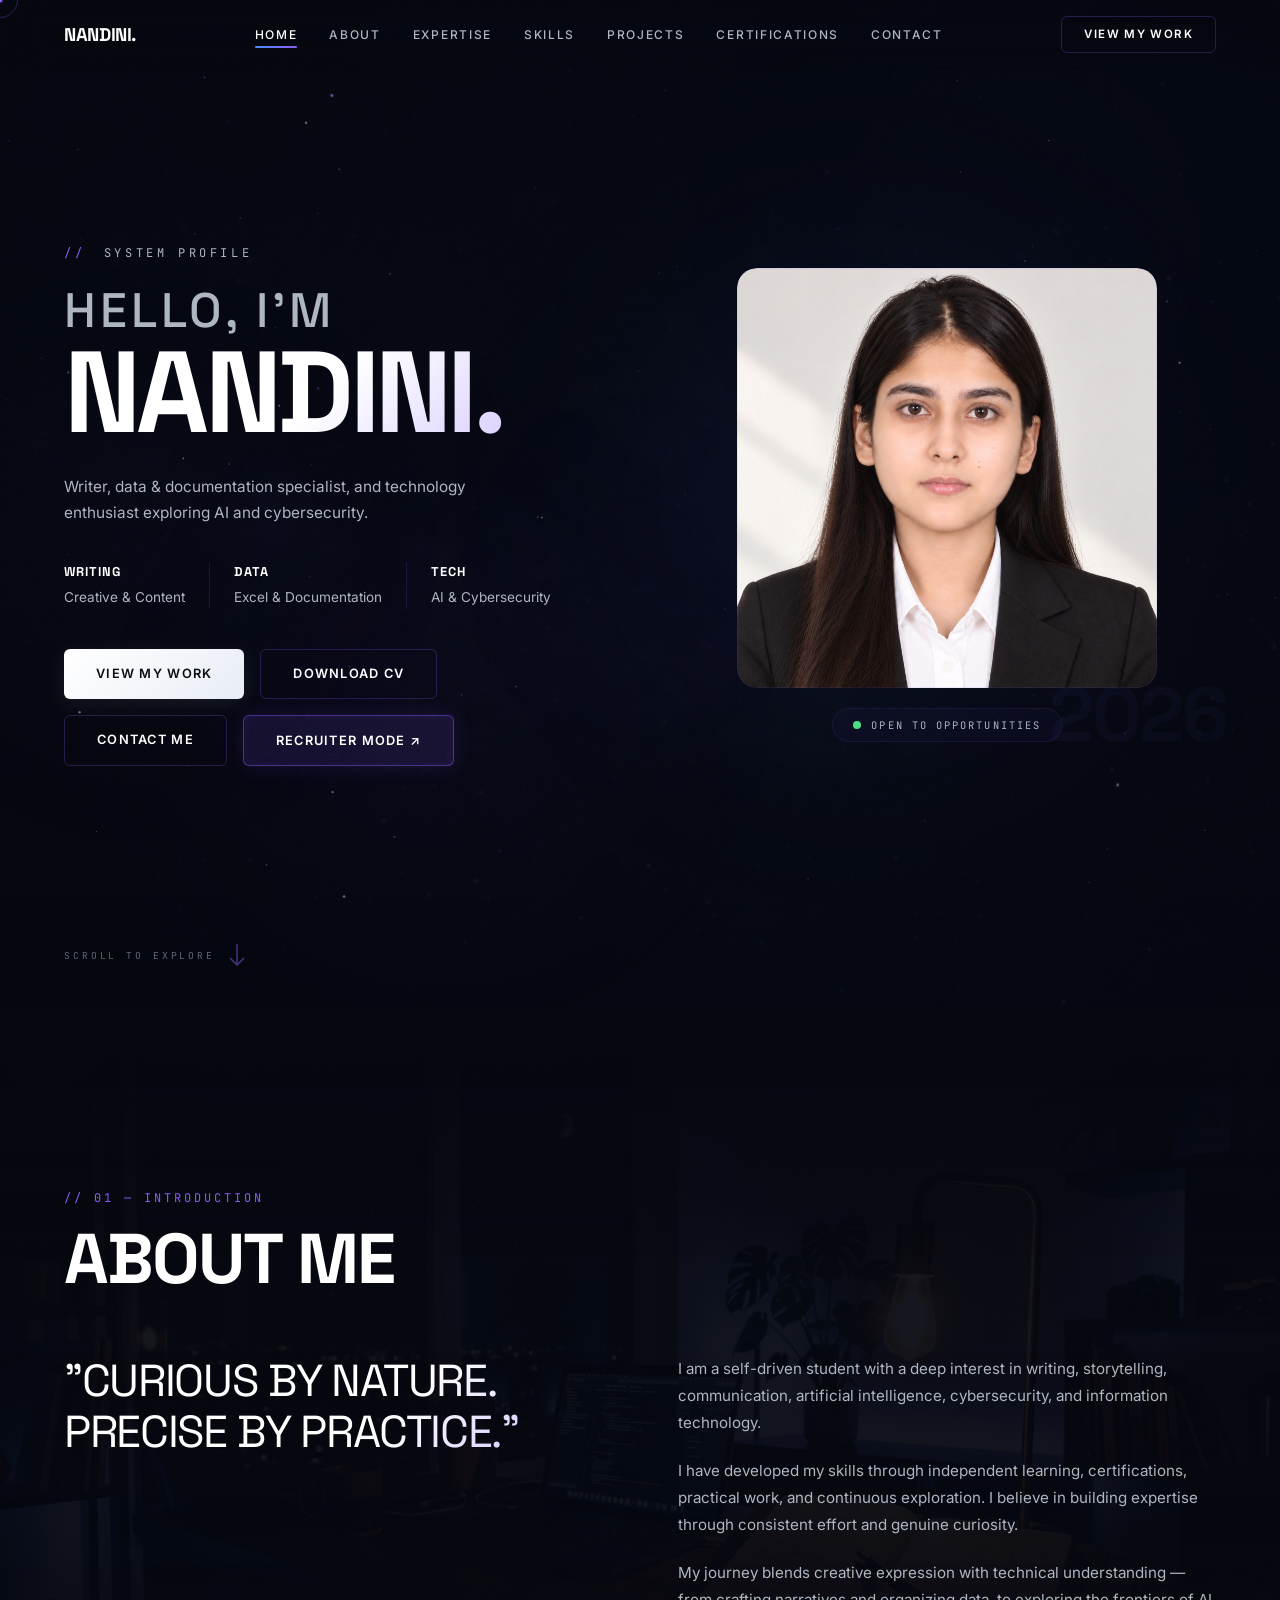
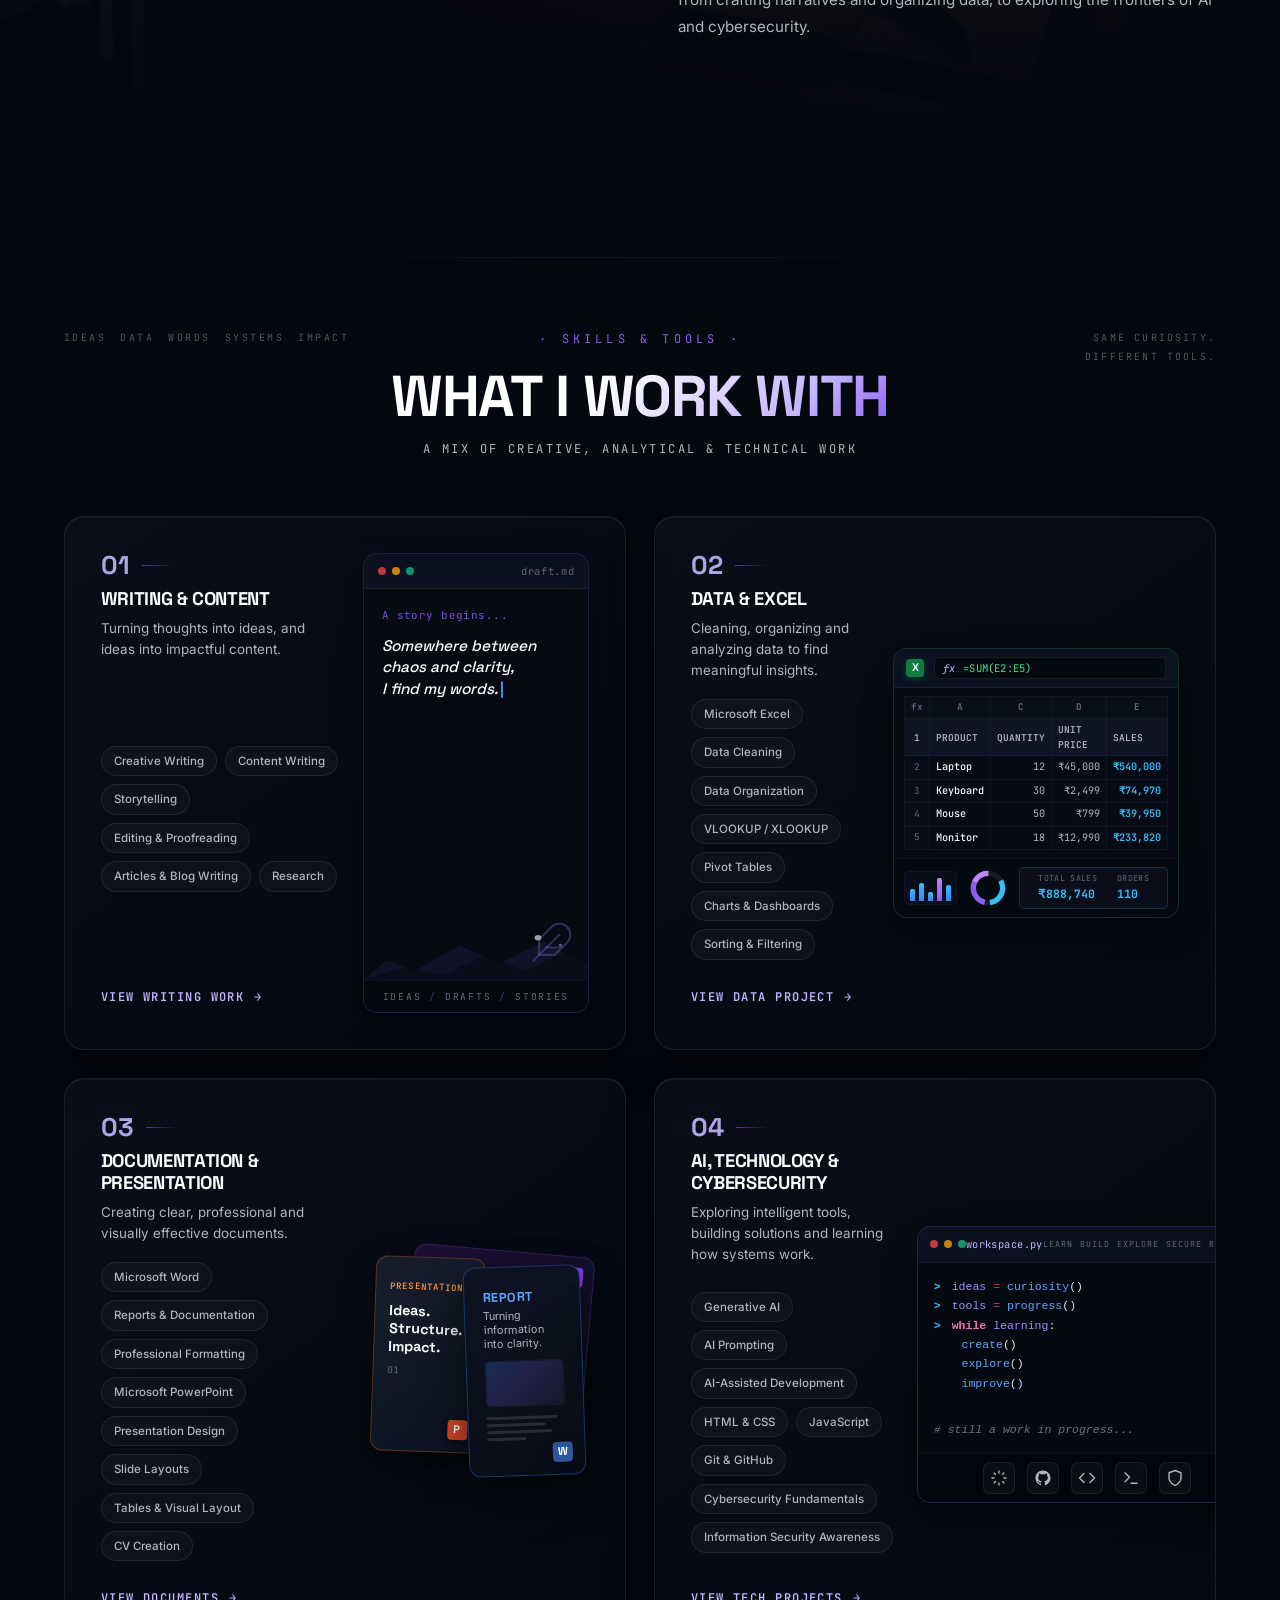
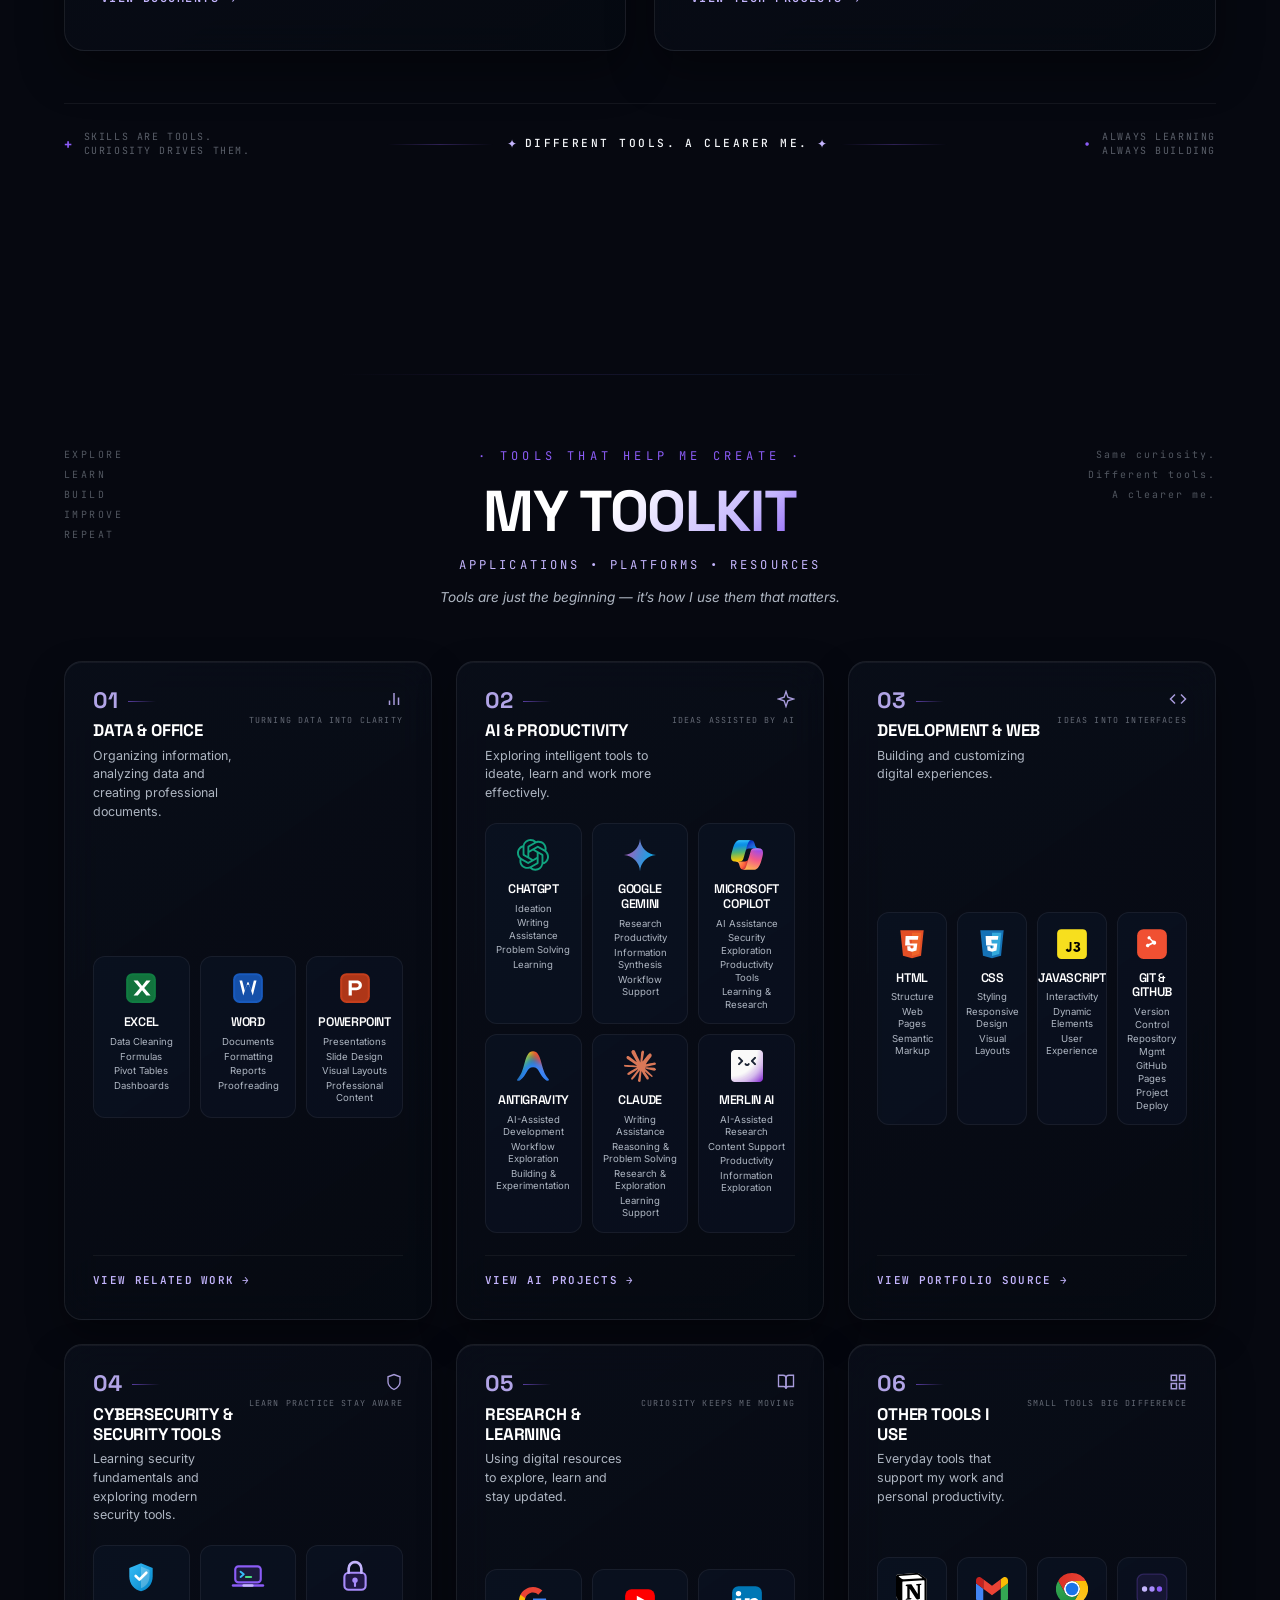
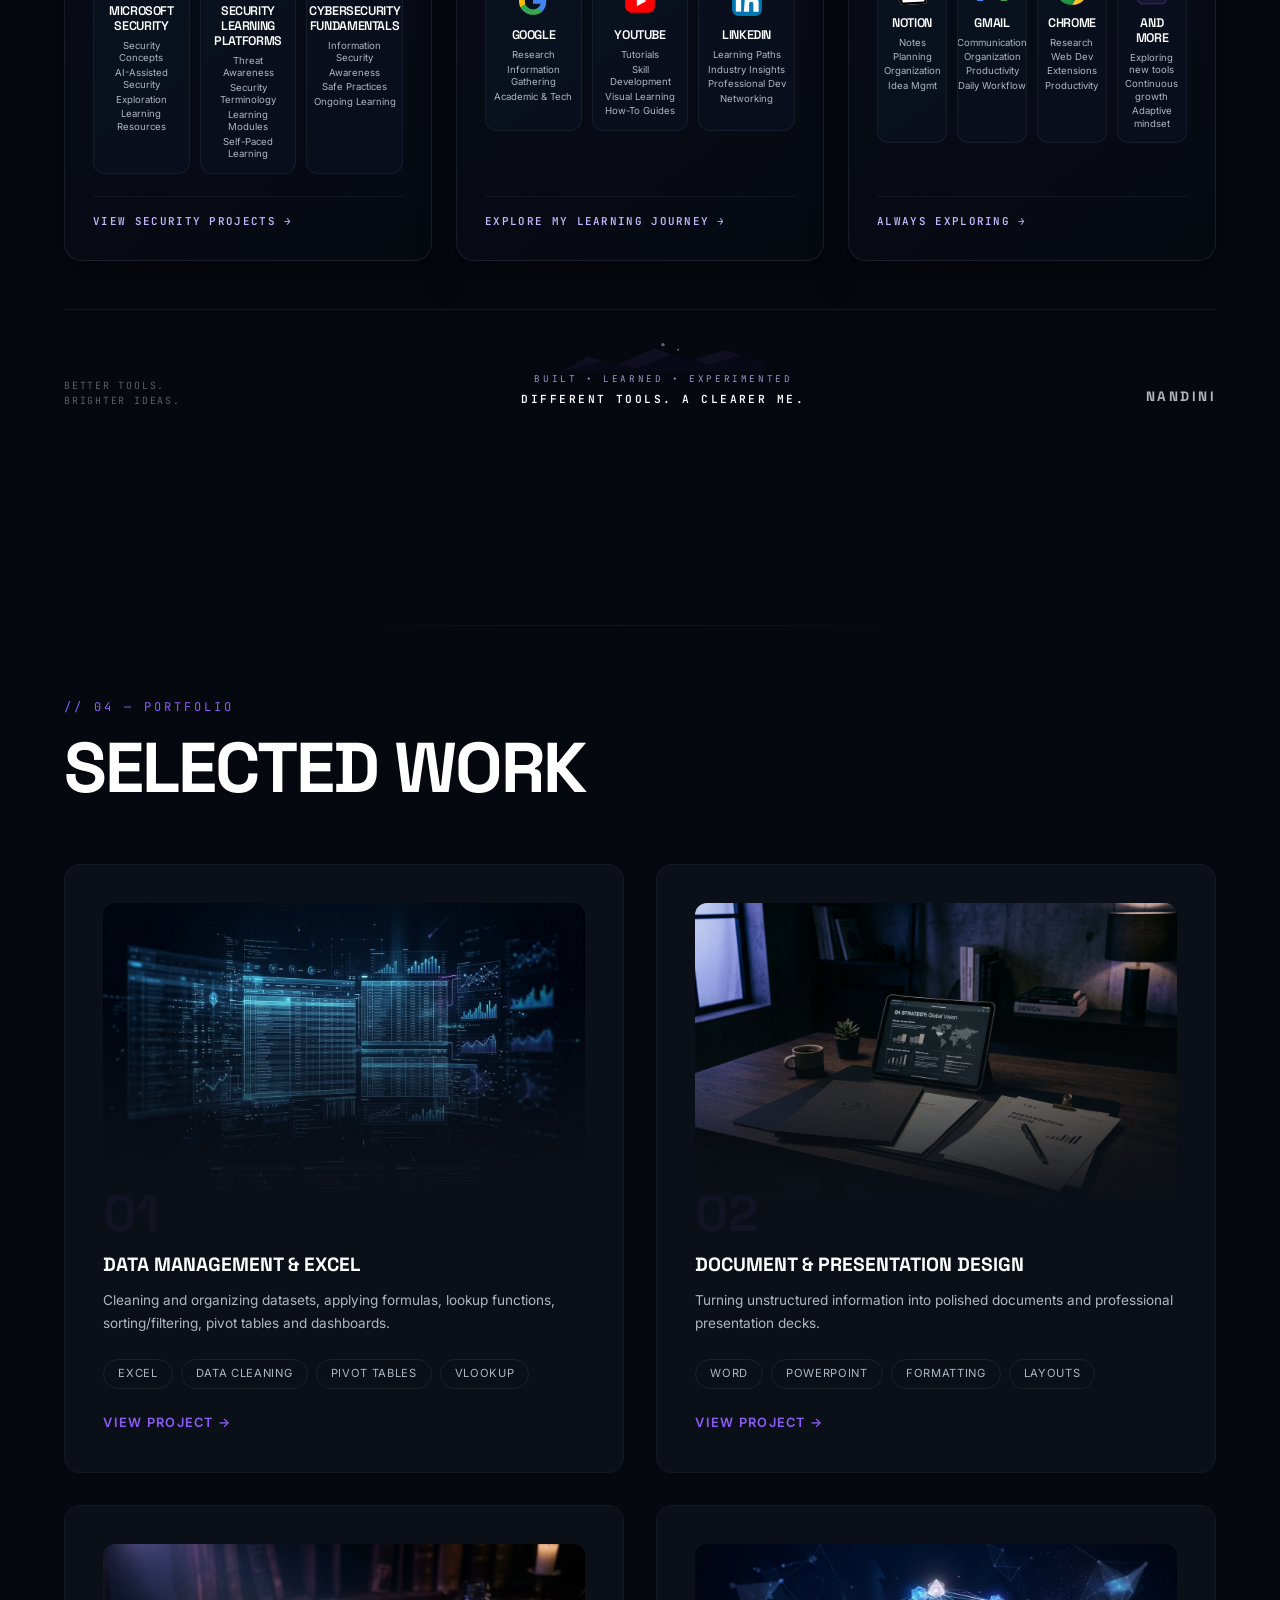
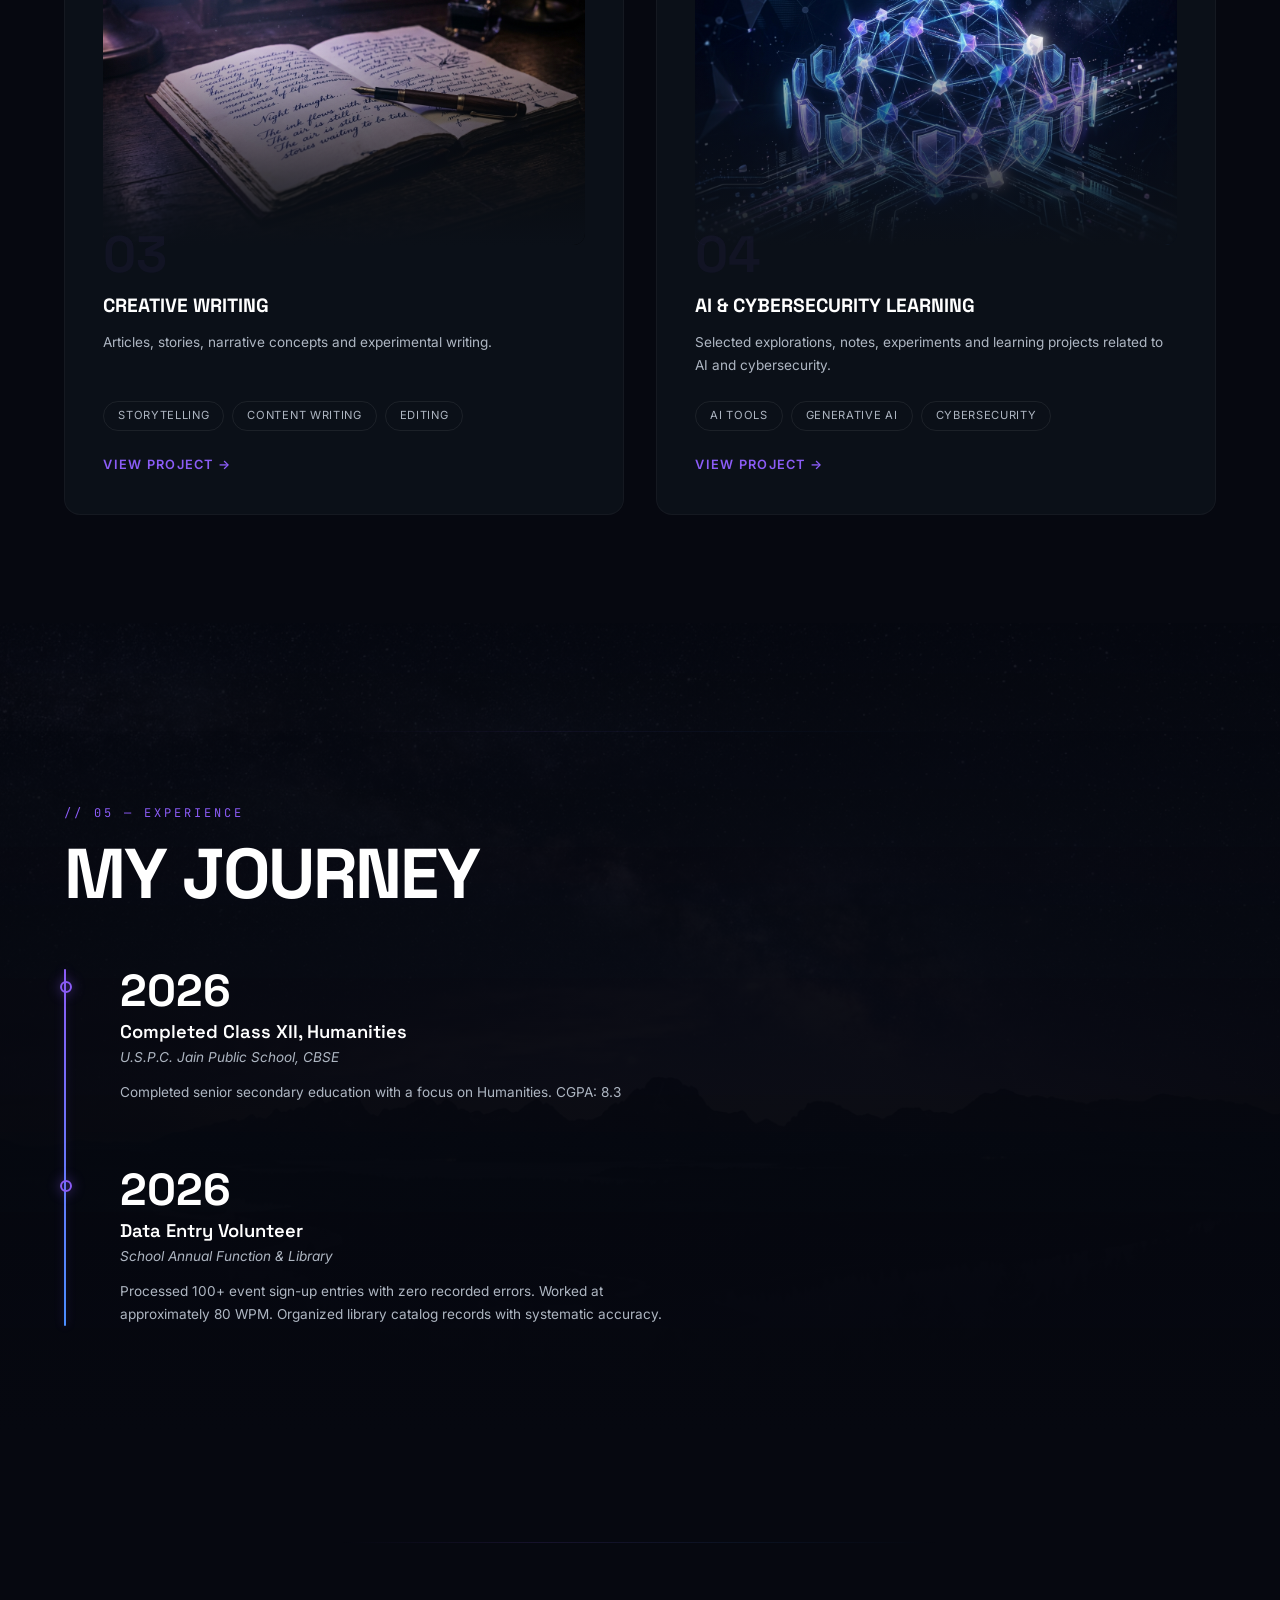
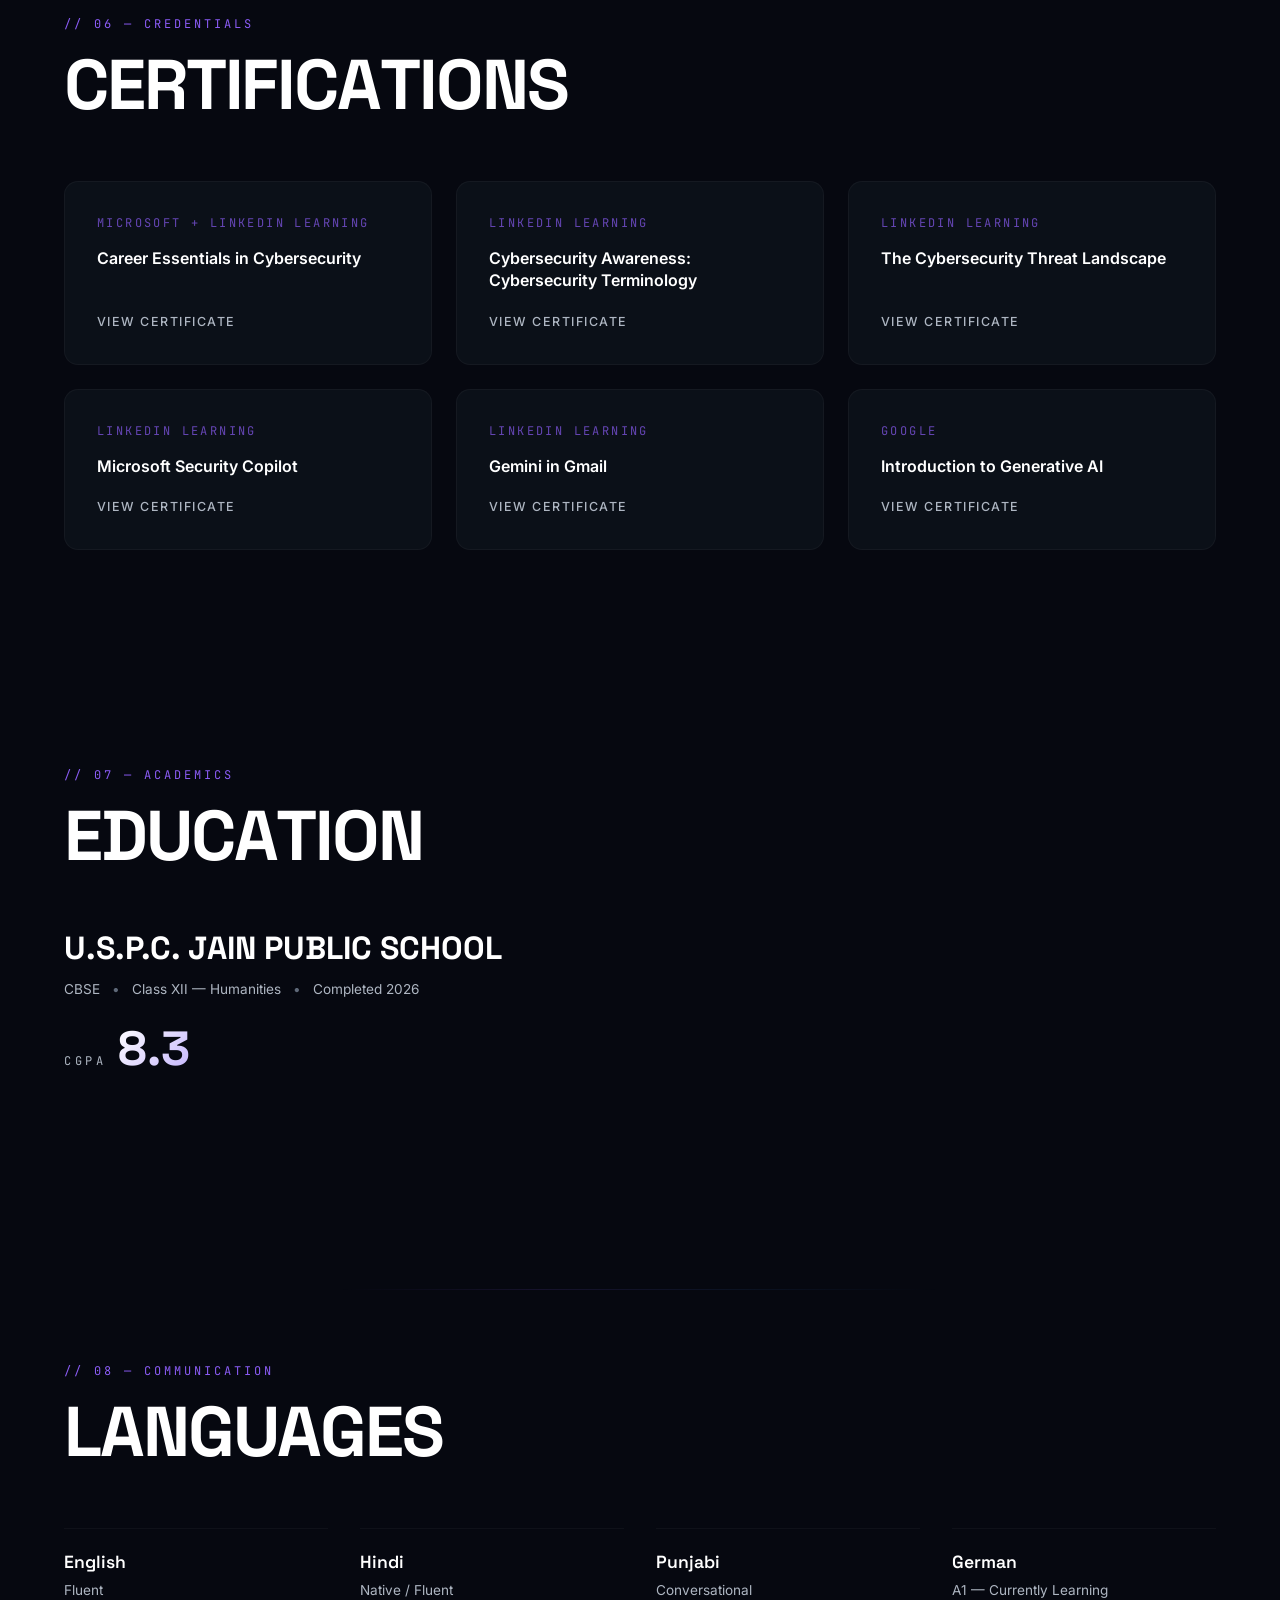
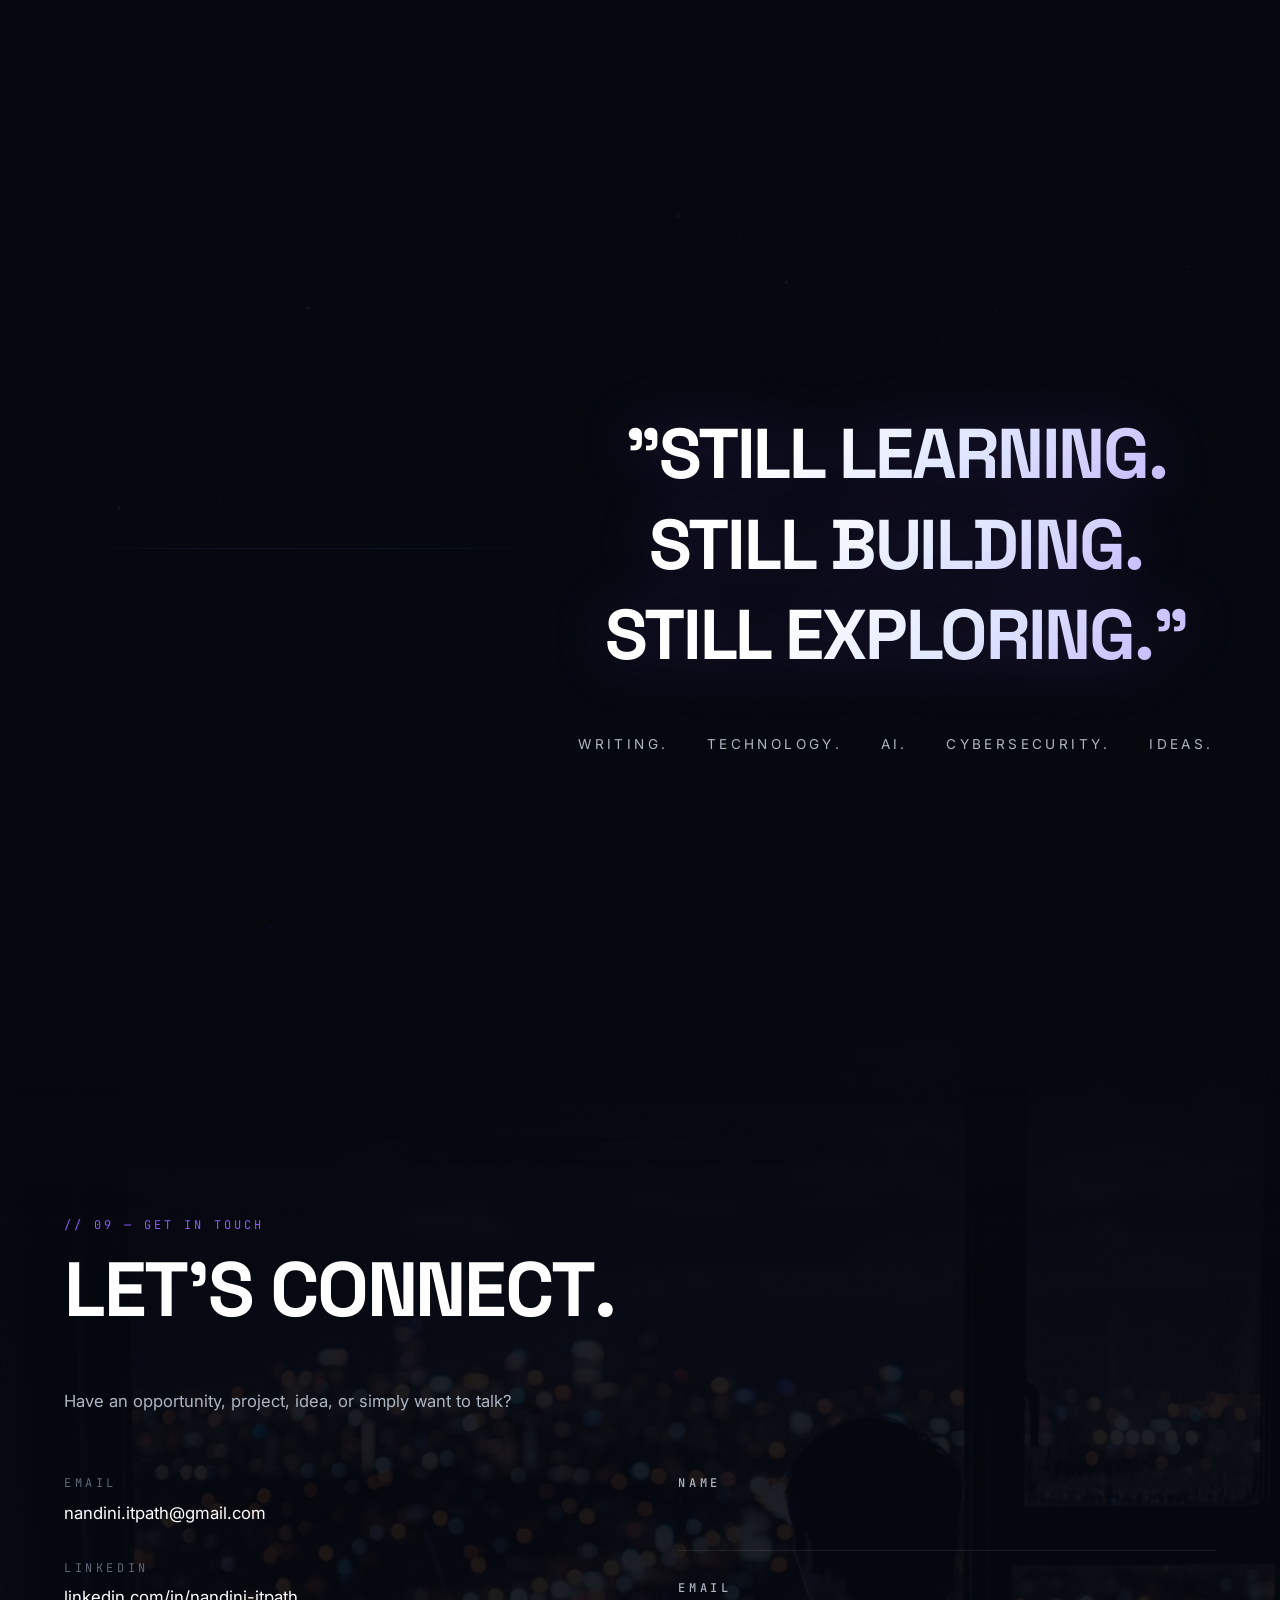
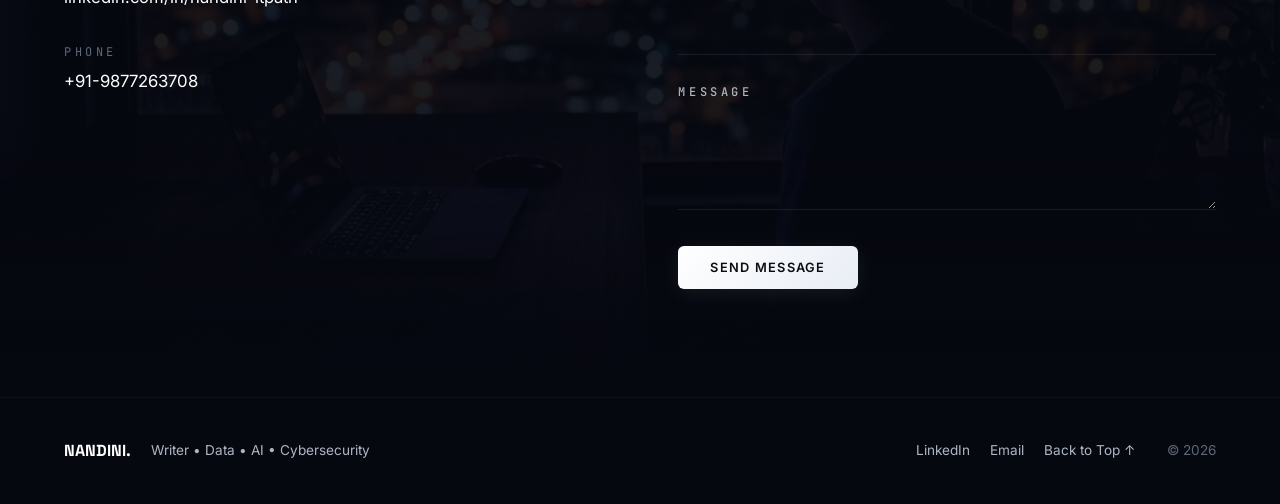
==== index.html @ a3021290 "Polish portfolio visuals and interactions" ====
<!DOCTYPE html>
<html lang="en">
<head>
    <meta charset="UTF-8">
    <meta name="viewport" content="width=device-width, initial-scale=1.0">
    <title>NANDINI — Writer • Data • AI • Cybersecurity</title>
    <meta name="description" content="Portfolio of Nandini — Writer, data & documentation specialist, and technology enthusiast exploring AI and cybersecurity.">
    <meta name="theme-color" content="#08090C">
    <link rel="preconnect" href="https://fonts.googleapis.com">
    <link rel="preconnect" href="https://fonts.gstatic.com" crossorigin>
    <link href="https://fonts.googleapis.com/css2?family=Inter:wght@300;400;500;600;700&family=Space+Grotesk:wght@400;500;600;700&family=JetBrains+Mono:wght@400;500&display=swap" rel="stylesheet">
    <link rel="stylesheet" href="styles.css">
</head>
<body>
    <!-- ==================== LOADING SCREEN ==================== -->
    <div class="loading-screen" id="loadingScreen">
        <div class="loader-content">
            <div class="loader-init">INITIALIZING SYSTEM</div>
            <div class="loader-count" id="loaderCount">00</div>
            <div class="loader-status" id="loaderStatus">LOADING MODULES...</div>
            <div class="loader-progress"><div class="loader-progress-bar" id="loaderProgressBar"></div></div>
        </div>
        <div class="loader-system-text">
            <span>SECURE CONNECTION</span>
            <span class="loader-dot">●</span>
        </div>
    </div>

    <!-- ==================== PARTICLE CANVAS ==================== -->
    <canvas id="particleCanvas" class="particle-canvas"></canvas>

    <!-- ==================== AMBIENT BACKGROUND ==================== -->
    <div class="ambient-bg">
        <div class="ambient-orb ambient-orb-1"></div>
        <div class="ambient-orb ambient-orb-2"></div>
        <div class="ambient-orb ambient-orb-3"></div>
    </div>

    <!-- ==================== GRAIN OVERLAY ==================== -->
    <div class="grain-overlay"></div>

    <!-- ==================== BUTTERFLY ==================== -->
    <div id="butterfly" class="butterfly" aria-hidden="true">
        <svg class="butterfly-svg" viewBox="0 0 120 100" fill="none" xmlns="http://www.w3.org/2000/svg">
            <defs>
                <linearGradient id="bfW1" x1="0%" y1="0%" x2="100%" y2="100%">
                    <stop offset="0%" stop-color="#7c3aed"/>
                    <stop offset="35%" stop-color="#8b5cf6"/>
                    <stop offset="70%" stop-color="#a78bfa"/>
                    <stop offset="100%" stop-color="#ddd6fe"/>
                </linearGradient>
                <linearGradient id="bfW2" x1="0%" y1="100%" x2="100%" y2="0%">
                    <stop offset="0%" stop-color="#5b21b6"/>
                    <stop offset="50%" stop-color="#7c3aed"/>
                    <stop offset="100%" stop-color="#818cf8"/>
                </linearGradient>
                <radialGradient id="bfShine" cx="30%" cy="30%" r="65%">
                    <stop offset="0%" stop-color="rgba(221,214,254,0.4)"/>
                    <stop offset="100%" stop-color="rgba(221,214,254,0)"/>
                </radialGradient>
                <filter id="bfGlow" x="-40%" y="-40%" width="180%" height="180%">
                    <feGaussianBlur in="SourceGraphic" stdDeviation="2" result="blur"/>
                    <feComposite in="SourceGraphic" in2="blur" operator="over"/>
                </filter>
            </defs>
            <g class="wing wing-l" filter="url(#bfGlow)">
                <path d="M60,50 C55,28 38,8 18,14 C4,19 2,35 14,44 C26,52 50,52 60,50Z" fill="url(#bfW1)" opacity="0.82"/>
                <path d="M60,50 C54,56 35,70 22,63 C13,58 16,47 36,48 C49,49 58,50 60,50Z" fill="url(#bfW2)" opacity="0.7"/>
                <path d="M60,50 C55,28 38,8 18,14 C4,19 2,35 14,44 C26,52 50,52 60,50Z" fill="url(#bfShine)"/>
                <path d="M57,47 C50,32 36,18 22,20" stroke="rgba(221,214,254,0.2)" stroke-width="0.4" fill="none"/>
                <path d="M58,48 C48,40 32,34 19,37" stroke="rgba(196,181,253,0.12)" stroke-width="0.3" fill="none"/>
                <circle cx="28" cy="25" r="2.5" fill="rgba(196,181,253,0.15)"/>
                <circle cx="22" cy="40" r="1.5" fill="rgba(221,214,254,0.12)"/>
            </g>
            <g class="wing wing-r" filter="url(#bfGlow)">
                <path d="M60,50 C65,28 82,8 102,14 C116,19 118,35 106,44 C94,52 70,52 60,50Z" fill="url(#bfW1)" opacity="0.82"/>
                <path d="M60,50 C66,56 85,70 98,63 C107,58 104,47 84,48 C71,49 62,50 60,50Z" fill="url(#bfW2)" opacity="0.7"/>
                <path d="M60,50 C65,28 82,8 102,14 C116,19 118,35 106,44 C94,52 70,52 60,50Z" fill="url(#bfShine)"/>
                <path d="M63,47 C70,32 84,18 98,20" stroke="rgba(221,214,254,0.2)" stroke-width="0.4" fill="none"/>
                <path d="M62,48 C72,40 88,34 101,37" stroke="rgba(196,181,253,0.12)" stroke-width="0.3" fill="none"/>
                <circle cx="92" cy="25" r="2.5" fill="rgba(196,181,253,0.15)"/>
                <circle cx="98" cy="40" r="1.5" fill="rgba(221,214,254,0.12)"/>
            </g>
            <ellipse cx="60" cy="50" rx="2.2" ry="11" fill="#4c1d95"/>
            <ellipse cx="60" cy="50" rx="1.5" ry="9" fill="#5b21b6"/>
            <ellipse cx="60" cy="40" rx="2" ry="3" fill="#6d28d9"/>
            <path d="M59,37 C56,28 49,22 45,20" stroke="#8b5cf6" stroke-width="0.6" fill="none" stroke-linecap="round"/>
            <path d="M61,37 C64,28 71,22 75,20" stroke="#8b5cf6" stroke-width="0.6" fill="none" stroke-linecap="round"/>
            <circle cx="45" cy="20" r="1" fill="#c4b5fd"/>
            <circle cx="75" cy="20" r="1" fill="#c4b5fd"/>
        </svg>
    </div>

    <!-- ==================== SHOOTING STARS ==================== -->
    <div id="shootingStars" class="shooting-stars-container" aria-hidden="true"></div>

    <!-- ==================== SCROLL PROGRESS ==================== -->
    <div class="scroll-progress" id="scrollProgress"></div>

    <!-- ==================== CUSTOM CURSOR ==================== -->
    <div class="custom-cursor" id="customCursor"></div>
    <div class="custom-cursor-ring" id="customCursorRing"></div>

    <!-- ==================== NAVBAR ==================== -->
    <nav class="navbar" id="navbar">
        <a href="#hero" class="nav-logo">NANDINI.</a>
        <div class="nav-links" id="navLinks">
            <a href="#hero" class="nav-link active">Home</a>
            <a href="#about" class="nav-link">About</a>
            <a href="#expertise" class="nav-link">Expertise</a>
            <a href="#skills" class="nav-link">Skills</a>
            <a href="#projects" class="nav-link">Projects</a>
            <a href="#certifications" class="nav-link">Certifications</a>
            <a href="#contact" class="nav-link">Contact</a>
        </div>
        <a href="#projects" class="nav-cta">View My Work</a>
        <button class="hamburger" id="hamburger" aria-label="Toggle menu">
            <span></span>
            <span></span>
            <span></span>
        </button>
    </nav>

    <!-- ==================== MOBILE MENU OVERLAY ==================== -->
    <div class="mobile-menu" id="mobileMenu">
        <div class="mobile-menu-links">
            <a href="#hero" class="mobile-link">Home</a>
            <a href="#about" class="mobile-link">About</a>
            <a href="#expertise" class="mobile-link">Expertise</a>
            <a href="#skills" class="mobile-link">Skills</a>
            <a href="#projects" class="mobile-link">Projects</a>
            <a href="#certifications" class="mobile-link">Certifications</a>
            <a href="#contact" class="mobile-link">Contact</a>
        </div>
    </div>

    <main>
        <!-- ==================== HERO SECTION ==================== -->
        <section class="hero section" id="hero">
            <div class="hero-bg">
                <img src="assets/hero-bg.jpg" alt="" class="hero-bg-img" aria-hidden="true">
                <div class="hero-glow"></div>
                <div class="hero-glow-secondary"></div>
            </div>
            <div class="hero-grid">
                <div class="hero-content">
                    <div class="hero-eyebrow reveal">
                        <span class="eyebrow-slash">//</span> SYSTEM PROFILE
                    </div>
                    <h1 class="hero-title reveal delay-1">
                        <span class="hero-title-line">HELLO, I'M</span>
                        <span class="hero-title-name">NANDINI.</span>
                    </h1>
                    <p class="hero-subtitle reveal delay-2">
                        Writer, data &amp; documentation specialist, and technology enthusiast exploring AI and cybersecurity.
                    </p>
                    <div class="hero-capabilities reveal delay-3">
                        <div class="capability">
                            <span class="capability-label">WRITING</span>
                            <span class="capability-value">Creative &amp; Content</span>
                        </div>
                        <div class="capability">
                            <span class="capability-label">DATA</span>
                            <span class="capability-value">Excel &amp; Documentation</span>
                        </div>
                        <div class="capability">
                            <span class="capability-label">TECH</span>
                            <span class="capability-value">AI &amp; Cybersecurity</span>
                        </div>
                    </div>
                    <div class="hero-buttons reveal delay-4">
                        <a href="#projects" class="btn btn-primary magnetic">VIEW MY WORK</a>
                        <a href="assets/Nandini_REsume.pdf" target="_blank" rel="noopener noreferrer" class="btn btn-secondary magnetic">DOWNLOAD CV</a>
                        <a href="#contact" class="btn btn-secondary magnetic">CONTACT ME</a>
                        <button type="button" class="btn btn-recruiter magnetic" id="openRecruiterMode" aria-label="Open Recruiter Mode">RECRUITER MODE ↗</button>
                    </div>
                </div>
                <div class="hero-portrait-wrapper reveal-right delay-2">
                    <div class="hero-portrait-container" data-cursor="VIEW">
                        <div class="portrait-glow"></div>
                        <img src="assets/portrait.jpg" alt="Nandini — Professional Portrait" class="hero-portrait">
                        <div class="portrait-frame"></div>
                    </div>
                    <div class="hero-status">
                        <span class="status-dot"></span>
                        <span class="status-text">OPEN TO OPPORTUNITIES</span>
                    </div>
                    <div class="hero-year">2026</div>
                </div>
            </div>
            <div class="scroll-indicator">
                <span class="scroll-text">SCROLL TO EXPLORE</span>
                <div class="scroll-arrow">
                    <svg width="16" height="24" viewBox="0 0 16 24" fill="none">
                        <path d="M8 0v20M1 14l7 7 7-7" stroke="currentColor" stroke-width="1.5"/>
                    </svg>
                </div>
            </div>
        </section>

        <!-- ==================== ABOUT SECTION ==================== -->
        <section class="about-section section has-bg-image" id="about">
            <div class="section-bg-image" aria-hidden="true">
                <img src="assets/workspace.jpg" alt="" class="section-bg-img" loading="lazy">
            </div>
            <div class="section-header">
                <span class="section-eyebrow reveal">// 01 — INTRODUCTION</span>
                <h2 class="section-title reveal delay-1">ABOUT ME</h2>
            </div>
            <div class="about-grid">
                <div class="about-left reveal delay-2">
                    <blockquote class="about-statement">
                        "CURIOUS BY NATURE.<br>
                        PRECISE BY PRACTICE."
                    </blockquote>
                </div>
                <div class="about-right">
                    <p class="about-text reveal delay-2">
                        I am a self-driven student with a deep interest in writing, storytelling, communication, artificial intelligence, cybersecurity, and information technology.
                    </p>
                    <p class="about-text reveal delay-3">
                        I have developed my skills through independent learning, certifications, practical work, and continuous exploration. I believe in building expertise through consistent effort and genuine curiosity.
                    </p>
                    <p class="about-text reveal delay-4">
                        My journey blends creative expression with technical understanding — from crafting narratives and organizing data, to exploring the frontiers of AI and cybersecurity.
                    </p>
                </div>
            </div>
        </section>

        <!-- ==================== WHAT I WORK WITH / SKILLS WORKSPACE ==================== -->
        <section class="skills-workspace-section section" id="skills">
            <!-- Anchor to preserve compatibility with navigation to #expertise -->
            <span id="expertise" style="position: absolute; top: -80px; visibility: hidden;" aria-hidden="true"></span>

            <div class="workspace-container">
                <!-- Section Header -->
                <div class="workspace-header">
                    <!-- Corner Decorative Details -->
                    <div class="workspace-corner-labels" aria-hidden="true">
                        <span>IDEAS</span>
                        <span>DATA</span>
                        <span>WORDS</span>
                        <span>SYSTEMS</span>
                        <span>IMPACT</span>
                    </div>
                    <div class="workspace-corner-quote" aria-hidden="true">
                        <span>SAME CURIOSITY.</span>
                        <span>DIFFERENT TOOLS.</span>
                    </div>

                    <span class="section-eyebrow workspace-eyebrow reveal">&middot; SKILLS &amp; TOOLS &middot;</span>
                    <h2 class="section-title workspace-title reveal delay-1">WHAT I WORK WITH</h2>
                    <p class="workspace-subtitle reveal delay-2">A MIX OF CREATIVE, ANALYTICAL &amp; TECHNICAL WORK</p>
                </div>

                <!-- 2x2 Workspace Grid -->
                <div class="workspace-grid">
                    <!-- CARD 01: WRITING & CONTENT -->
                    <article class="workspace-card card-writing reveal">
                        <div class="card-content-col">
                            <div class="card-header-block">
                                <div class="card-num-wrap">
                                    <span class="card-number">01</span>
                                    <span class="card-num-line"></span>
                                </div>
                                <h3 class="card-title">WRITING &amp; CONTENT</h3>
                                <p class="card-desc">Turning thoughts into ideas, and ideas into impactful content.</p>
                            </div>
                            <div class="card-pills-wrap">
                                <span class="workspace-pill">Creative Writing</span>
                                <span class="workspace-pill">Content Writing</span>
                                <span class="workspace-pill">Storytelling</span>
                                <span class="workspace-pill">Editing &amp; Proofreading</span>
                                <span class="workspace-pill">Articles &amp; Blog Writing</span>
                                <span class="workspace-pill">Research</span>
                            </div>
                            <a href="projects/creative-writing.html" class="workspace-card-btn" data-cursor="VIEW">
                                <span>VIEW WRITING WORK</span>
                                <span class="btn-arrow">&rarr;</span>
                            </a>
                        </div>
                        <div class="card-preview-col">
                            <div class="writing-preview-window">
                                <div class="preview-window-topbar">
                                    <div class="window-dots">
                                        <span class="dot dot-r"></span>
                                        <span class="dot dot-y"></span>
                                        <span class="dot dot-g"></span>
                                    </div>
                                    <span class="preview-filename">draft.md</span>
                                </div>
                                <div class="writing-window-body">
                                    <div class="writing-prose-intro">A story begins...</div>
                                    <div class="writing-prose-quote">
                                        <p>Somewhere between<br>chaos and clarity,<br>I find my words.<span class="typing-cursor">|</span></p>
                                    </div>
                                    <!-- Moonlit Mountain Silhouette & Feather Decor -->
                                    <div class="writing-decor-wrap" aria-hidden="true">
                                        <svg class="mountain-silhouette" viewBox="0 0 200 60" preserveAspectRatio="none">
                                            <path d="M0,60 L20,38 L45,50 L85,22 L120,42 L160,18 L200,45 L200,60 Z" fill="rgba(139, 92, 246, 0.12)"/>
                                            <path d="M0,60 L35,46 L70,55 L105,34 L145,50 L180,28 L200,48 L200,60 Z" fill="rgba(8, 12, 22, 0.75)"/>
                                            <circle cx="155" cy="14" r="3" fill="#ffffff" opacity="0.8"/>
                                            <circle cx="175" cy="22" r="1.5" fill="#c4b5fd" opacity="0.6"/>
                                        </svg>
                                        <div class="quill-icon-wrap">
                                            <svg width="44" height="44" viewBox="0 0 24 24" fill="none" stroke="rgba(167, 139, 250, 0.45)" stroke-width="1.2" stroke-linecap="round" stroke-linejoin="round">
                                                <path d="M20.24 12.24a6 6 0 0 0-8.49-8.49L5 10.5V19h8.5z"/>
                                                <line x1="16" y1="8" x2="2" y2="22"/>
                                                <line x1="17.5" y1="15" x2="9" y2="15"/>
                                            </svg>
                                        </div>
                                    </div>
                                </div>
                                <div class="writing-window-footer">
                                    <span>IDEAS</span>
                                    <span class="footer-slash">/</span>
                                    <span>DRAFTS</span>
                                    <span class="footer-slash">/</span>
                                    <span>STORIES</span>
                                </div>
                            </div>
                        </div>
                    </article>

                    <!-- CARD 02: DATA & EXCEL -->
                    <article class="workspace-card card-data reveal delay-1">
                        <div class="card-content-col">
                            <div class="card-header-block">
                                <div class="card-num-wrap">
                                    <span class="card-number">02</span>
                                    <span class="card-num-line"></span>
                                </div>
                                <h3 class="card-title">DATA &amp; EXCEL</h3>
                                <p class="card-desc">Cleaning, organizing and analyzing data to find meaningful insights.</p>
                            </div>
                            <div class="card-pills-wrap">
                                <span class="workspace-pill">Microsoft Excel</span>
                                <span class="workspace-pill">Data Cleaning</span>
                                <span class="workspace-pill">Data Organization</span>
                                <span class="workspace-pill">VLOOKUP / XLOOKUP</span>
                                <span class="workspace-pill">Pivot Tables</span>
                                <span class="workspace-pill">Charts &amp; Dashboards</span>
                                <span class="workspace-pill">Sorting &amp; Filtering</span>
                            </div>
                            <a href="#projects" class="workspace-card-btn" data-cursor="VIEW">
                                <span>VIEW DATA PROJECT</span>
                                <span class="btn-arrow">&rarr;</span>
                            </a>
                        </div>
                        <div class="card-preview-col">
                            <div class="data-sheet-window">
                                <div class="sheet-titlebar">
                                    <div class="excel-badge" title="Excel">
                                        <span>X</span>
                                    </div>
                                    <div class="sheet-formula-bar">
                                        <span class="fx-label">fx</span>
                                        <span class="fx-formula">=SUM(E2:E5)</span>
                                    </div>
                                </div>
                                <div class="mini-table-wrap">
                                    <table class="mini-sheet-table">
                                        <thead>
                                            <tr>
                                                <th class="col-fx">fx</th>
                                                <th>A</th>
                                                <th>C</th>
                                                <th>D</th>
                                                <th class="col-sales">E</th>
                                            </tr>
                                            <tr class="subhead-row">
                                                <th class="row-num">1</th>
                                                <th>Product</th>
                                                <th>Quantity</th>
                                                <th>Unit Price</th>
                                                <th class="col-sales">Sales</th>
                                            </tr>
                                        </thead>
                                        <tbody>
                                            <tr>
                                                <td class="row-num">2</td>
                                                <td class="cell-name">Laptop</td>
                                                <td class="cell-num">12</td>
                                                <td class="cell-num">&#8377;45,000</td>
                                                <td class="cell-sales">&#8377;540,000</td>
                                            </tr>
                                            <tr>
                                                <td class="row-num">3</td>
                                                <td class="cell-name">Keyboard</td>
                                                <td class="cell-num">30</td>
                                                <td class="cell-num">&#8377;2,499</td>
                                                <td class="cell-sales">&#8377;74,970</td>
                                            </tr>
                                            <tr>
                                                <td class="row-num">4</td>
                                                <td class="cell-name">Mouse</td>
                                                <td class="cell-num">50</td>
                                                <td class="cell-num">&#8377;799</td>
                                                <td class="cell-sales">&#8377;39,950</td>
                                            </tr>
                                            <tr>
                                                <td class="row-num">5</td>
                                                <td class="cell-name">Monitor</td>
                                                <td class="cell-num">18</td>
                                                <td class="cell-num">&#8377;12,990</td>
                                                <td class="cell-sales">&#8377;233,820</td>
                                            </tr>
                                        </tbody>
                                    </table>
                                </div>
                                <div class="sheet-charts-row">
                                    <!-- Mini Bar Chart -->
                                    <div class="mini-barchart" aria-hidden="true">
                                        <div class="bar-col b-1"></div>
                                        <div class="bar-col b-2"></div>
                                        <div class="bar-col b-3"></div>
                                        <div class="bar-col b-4"></div>
                                        <div class="bar-col b-5"></div>
                                    </div>
                                    <!-- Mini Donut Chart -->
                                    <div class="mini-donutchart" aria-hidden="true">
                                        <svg width="42" height="42" viewBox="0 0 40 40">
                                            <circle cx="20" cy="20" r="14" fill="transparent" stroke="rgba(255, 255, 255, 0.08)" stroke-width="5"/>
                                            <circle cx="20" cy="20" r="14" fill="transparent" stroke="#38bdf8" stroke-width="5" stroke-dasharray="40 60" stroke-dashoffset="20"/>
                                            <circle cx="20" cy="20" r="14" fill="transparent" stroke="#8b5cf6" stroke-width="5" stroke-dasharray="28 72" stroke-dashoffset="75"/>
                                            <circle cx="20" cy="20" r="14" fill="transparent" stroke="#c084fc" stroke-width="5" stroke-dasharray="16 84" stroke-dashoffset="50"/>
                                        </svg>
                                    </div>
                                    <!-- KPI Card -->
                                    <div class="mini-kpi-card">
                                        <div class="kpi-group">
                                            <span class="kpi-label">Total Sales</span>
                                            <span class="kpi-val">&#8377;888,740</span>
                                        </div>
                                        <div class="kpi-group">
                                            <span class="kpi-label">Orders</span>
                                            <span class="kpi-val">110</span>
                                        </div>
                                    </div>
                                </div>
                            </div>
                        </div>
                    </article>

                    <!-- CARD 03: DOCUMENTATION & PRESENTATION -->
                    <article class="workspace-card card-docs reveal delay-2">
                        <div class="card-content-col">
                            <div class="card-header-block">
                                <div class="card-num-wrap">
                                    <span class="card-number">03</span>
                                    <span class="card-num-line"></span>
                                </div>
                                <h3 class="card-title">DOCUMENTATION &amp; PRESENTATION</h3>
                                <p class="card-desc">Creating clear, professional and visually effective documents.</p>
                            </div>
                            <div class="card-pills-wrap">
                                <span class="workspace-pill">Microsoft Word</span>
                                <span class="workspace-pill">Reports &amp; Documentation</span>
                                <span class="workspace-pill">Professional Formatting</span>
                                <span class="workspace-pill">Microsoft PowerPoint</span>
                                <span class="workspace-pill">Presentation Design</span>
                                <span class="workspace-pill">Slide Layouts</span>
                                <span class="workspace-pill">Tables &amp; Visual Layout</span>
                                <span class="workspace-pill">CV Creation</span>
                            </div>
                            <a href="projects/document-presentation.html" class="workspace-card-btn" data-cursor="VIEW">
                                <span>VIEW DOCUMENTS</span>
                                <span class="btn-arrow">&rarr;</span>
                            </a>
                        </div>
                        <div class="card-preview-col">
                            <div class="docs-stack-wrapper">
                                <!-- Layer 3 (Back Doc) -->
                                <div class="stack-sheet sheet-back" aria-hidden="true">
                                    <div class="sheet-badge-icon purple">
                                        <svg width="12" height="12" viewBox="0 0 24 24" fill="none" stroke="currentColor" stroke-width="2"><path d="M14 2H6a2 2 0 0 0-2 2v16a2 2 0 0 0 2 2h12a2 2 0 0 0 2-2V8z"/><polyline points="14 2 14 8 20 8"/></svg>
                                    </div>
                                </div>
                                <!-- Layer 2 (Middle Slide) -->
                                <div class="stack-sheet sheet-mid" aria-hidden="true">
                                    <div class="slide-content">
                                        <span class="slide-label">Presentation</span>
                                        <div class="slide-title">Ideas.<br>Structure.<br>Impact.</div>
                                        <span class="slide-num">01</span>
                                    </div>
                                    <div class="sheet-badge-icon orange" title="PowerPoint">P</div>
                                </div>
                                <!-- Layer 1 (Front Report) -->
                                <div class="stack-sheet sheet-front">
                                    <div class="report-header">
                                        <span class="report-title">Report</span>
                                        <p class="report-sub">Turning information into clarity.</p>
                                    </div>
                                    <div class="report-img-placeholder">
                                        <div class="report-img-gradient"></div>
                                    </div>
                                    <div class="report-lines">
                                        <span class="r-line l-1"></span>
                                        <span class="r-line l-2"></span>
                                        <span class="r-line l-3"></span>
                                        <span class="r-line l-4"></span>
                                    </div>
                                    <div class="sheet-badge-icon blue" title="Word">W</div>
                                </div>
                            </div>
                        </div>
                    </article>

                    <!-- CARD 04: AI, TECHNOLOGY & CYBERSECURITY -->
                    <article class="workspace-card card-tech reveal delay-3">
                        <div class="card-content-col">
                            <div class="card-header-block">
                                <div class="card-num-wrap">
                                    <span class="card-number">04</span>
                                    <span class="card-num-line"></span>
                                </div>
                                <h3 class="card-title">AI, TECHNOLOGY &amp; CYBERSECURITY</h3>
                                <p class="card-desc">Exploring intelligent tools, building solutions and learning how systems work.</p>
                            </div>
                            <div class="card-pills-wrap">
                                <span class="workspace-pill">Generative AI</span>
                                <span class="workspace-pill">AI Prompting</span>
                                <span class="workspace-pill">AI-Assisted Development</span>
                                <span class="workspace-pill">HTML &amp; CSS</span>
                                <span class="workspace-pill">JavaScript</span>
                                <span class="workspace-pill">Git &amp; GitHub</span>
                                <span class="workspace-pill">Cybersecurity Fundamentals</span>
                                <span class="workspace-pill">Information Security Awareness</span>
                            </div>
                            <a href="projects/ai-cybersecurity.html" class="workspace-card-btn" data-cursor="VIEW">
                                <span>VIEW TECH PROJECTS</span>
                                <span class="btn-arrow">&rarr;</span>
                            </a>
                        </div>
                        <div class="card-preview-col">
                            <div class="tech-terminal-window">
                                <div class="terminal-topbar">
                                    <div class="window-dots">
                                        <span class="dot dot-r"></span>
                                        <span class="dot dot-y"></span>
                                        <span class="dot dot-g"></span>
                                    </div>
                                    <span class="terminal-filename">workspace.py</span>
                                    <div class="terminal-right-tags" aria-hidden="true">
                                        <span>LEARN</span>
                                        <span>BUILD</span>
                                        <span>EXPLORE</span>
                                        <span>SECURE</span>
                                        <span>REPEAT</span>
                                    </div>
                                </div>
                                <div class="terminal-body">
                                    <pre class="terminal-code"><code><span class="c-prompt">&gt;</span> <span class="c-var">ideas</span> <span class="c-op">=</span> <span class="c-func">curiosity</span>()
<span class="c-prompt">&gt;</span> <span class="c-var">tools</span> <span class="c-op">=</span> <span class="c-func">progress</span>()
<span class="c-prompt">&gt;</span> <span class="c-kw">while</span> <span class="c-var">learning</span>:
    <span class="c-func">create</span>()
    <span class="c-func">explore</span>()
    <span class="c-func">improve</span>()

<span class="c-comment"># still a work in progress...</span></code></pre>
                                </div>
                                <div class="terminal-tools-dock">
                                    <div class="tool-tile" title="AI Tools">
                                        <svg width="18" height="18" viewBox="0 0 24 24" fill="none" stroke="currentColor" stroke-width="1.8">
                                            <path d="M12 2v4M12 18v4M4.93 4.93l2.83 2.83M16.24 16.24l2.83 2.83M2 12h4M18 12h4M4.93 19.07l2.83-2.83M16.24 7.76l2.83-2.83"/>
                                        </svg>
                                    </div>
                                    <div class="tool-tile" title="GitHub">
                                        <svg width="18" height="18" viewBox="0 0 24 24" fill="currentColor">
                                            <path fill-rule="evenodd" clip-rule="evenodd" d="M12 2C6.477 2 2 6.484 2 12.017c0 4.425 2.865 8.18 6.839 9.504.5.092.682-.217.682-.483 0-.237-.008-.868-.013-1.703-2.782.605-3.369-1.343-3.369-1.343-.454-1.158-1.11-1.466-1.11-1.466-.908-.62.069-.608.069-.608 1.003.07 1.53 1.032 1.53 1.032.892 1.53 2.341 1.088 2.91.832.092-.647.35-1.088.636-1.338-2.22-.253-4.555-1.113-4.555-4.951 0-1.093.39-1.988 1.029-2.688-.103-.253-.446-1.272.098-2.65 0 0 .84-.27 2.75 1.026A9.564 9.564 0 0112 6.844c.85.004 1.705.115 2.504.337 1.909-1.296 2.747-1.027 2.747-1.027.546 1.379.202 2.398.1 2.651.64.7 1.028 1.595 1.028 2.688 0 3.848-2.339 4.695-4.566 4.943.359.309.678.92.678 1.855 0 1.338-.012 2.419-.012 2.747 0 .268.18.58.688.482A10.019 10.019 0 0022 12.017C22 6.484 17.522 2 12 2z"/>
                                        </svg>
                                    </div>
                                    <div class="tool-tile" title="Code Editor">
                                        <svg width="18" height="18" viewBox="0 0 24 24" fill="none" stroke="currentColor" stroke-width="1.8" stroke-linecap="round" stroke-linejoin="round">
                                            <polyline points="16 18 22 12 16 6"/>
                                            <polyline points="8 6 2 12 8 18"/>
                                        </svg>
                                    </div>
                                    <div class="tool-tile" title="Terminal">
                                        <svg width="18" height="18" viewBox="0 0 24 24" fill="none" stroke="currentColor" stroke-width="1.8" stroke-linecap="round" stroke-linejoin="round">
                                            <polyline points="4 17 10 11 4 5"/>
                                            <line x1="12" y1="19" x2="20" y2="19"/>
                                        </svg>
                                    </div>
                                    <div class="tool-tile" title="Cybersecurity Shield">
                                        <svg width="18" height="18" viewBox="0 0 24 24" fill="none" stroke="currentColor" stroke-width="1.8" stroke-linecap="round" stroke-linejoin="round">
                                            <path d="M12 22s8-4 8-10V5l-8-3-8 3v7c0 6 8 10 8 10z"/>
                                        </svg>
                                    </div>
                                </div>
                            </div>
                        </div>
                    </article>
                </div>

                <!-- Bottom Decorative Bar -->
                <div class="workspace-bottom-bar reveal delay-3">
                    <div class="bottom-bar-left" aria-hidden="true">
                        <span class="bar-sym">+</span>
                        <span class="bar-txt">SKILLS ARE TOOLS.<br>CURIOSITY DRIVES THEM.</span>
                    </div>
                    <div class="bottom-bar-center">
                        <span class="bar-line"></span>
                        <div class="bottom-statement-wrap">
                            <span class="bar-star">&#10022;</span>
                            <span class="bottom-statement-text">DIFFERENT TOOLS. A CLEARER ME.</span>
                            <span class="bar-star">&#10022;</span>
                        </div>
                        <span class="bar-line"></span>
                    </div>
                    <div class="bottom-bar-right" aria-hidden="true">
                        <span class="bar-sym">&bull;</span>
                        <span class="bar-txt">ALWAYS LEARNING<br>ALWAYS BUILDING</span>
                    </div>
                </div>
            </div>
        </section>

        <!-- ==================== MY TOOLKIT SECTION ==================== -->
        <section class="toolkit-section section" id="toolkit">
            <div class="toolkit-container">
                <!-- Section Header -->
                <div class="toolkit-header">
                    <!-- Corner Metadata -->
                    <div class="toolkit-corner-labels" aria-hidden="true">
                        <span>EXPLORE</span>
                        <span>LEARN</span>
                        <span>BUILD</span>
                        <span>IMPROVE</span>
                        <span>REPEAT</span>
                    </div>
                    <div class="toolkit-corner-quote" aria-hidden="true">
                        <span>Same curiosity.</span>
                        <span>Different tools.</span>
                        <span>A clearer me.</span>
                    </div>

                    <span class="section-eyebrow toolkit-eyebrow reveal">&middot; TOOLS THAT HELP ME CREATE &middot;</span>
                    <h2 class="toolkit-title reveal delay-1">MY TOOLKIT</h2>
                    <p class="toolkit-subtitle reveal delay-2">APPLICATIONS &bull; PLATFORMS &bull; RESOURCES</p>
                    <p class="toolkit-statement reveal delay-3">Tools are just the beginning &mdash; it&rsquo;s how I use them that matters.</p>
                </div>

                <!-- 3x2 Category Grid -->
                <div class="toolkit-grid">
                    <!-- PANEL 01: DATA & OFFICE -->
                    <article class="toolkit-panel panel-data reveal">
                        <div class="panel-header">
                            <div class="panel-meta">
                                <div class="panel-num-wrap">
                                    <span class="panel-number">01</span>
                                    <span class="panel-num-line"></span>
                                </div>
                                <h3 class="panel-title">DATA &amp; OFFICE</h3>
                                <p class="panel-desc">Organizing information, analyzing data and creating professional documents.</p>
                            </div>
                            <div class="panel-badge-decor" aria-hidden="true">
                                <svg class="badge-icon" width="18" height="18" viewBox="0 0 24 24" fill="none" stroke="currentColor" stroke-width="2">
                                    <line x1="18" y1="20" x2="18" y2="10"/>
                                    <line x1="12" y1="20" x2="12" y2="4"/>
                                    <line x1="6" y1="20" x2="6" y2="14"/>
                                </svg>
                                <span class="badge-text">TURNING DATA INTO CLARITY</span>
                            </div>
                        </div>
                        <div class="panel-tools-grid cols-3">
                            <!-- Excel -->
                            <div class="tool-card" tabindex="0">
                                <div class="tool-icon-wrap" aria-hidden="true">
                                    <svg width="34" height="34" viewBox="0 0 32 32">
                                        <rect x="2" y="2" width="28" height="28" rx="6" fill="#107c41"/>
                                        <rect x="4" y="4" width="24" height="24" rx="4" fill="#185c37" opacity="0.3"/>
                                        <path d="M9 9 L15 16 L9 23 L13 23 L17 18 L21 23 L25 23 L19 16 L25 9 L21 9 L17 14 L13 9 Z" fill="#ffffff"/>
                                    </svg>
                                </div>
                                <div class="tool-info">
                                    <h4 class="tool-name">Excel</h4>
                                    <ul class="tool-features">
                                        <li>Data Cleaning</li>
                                        <li>Formulas</li>
                                        <li>Pivot Tables</li>
                                        <li>Dashboards</li>
                                    </ul>
                                </div>
                            </div>
                            <!-- Word -->
                            <div class="tool-card" tabindex="0">
                                <div class="tool-icon-wrap" aria-hidden="true">
                                    <svg width="34" height="34" viewBox="0 0 32 32">
                                        <rect x="2" y="2" width="28" height="28" rx="6" fill="#185abd"/>
                                        <rect x="4" y="4" width="24" height="24" rx="4" fill="#0f3b7a" opacity="0.3"/>
                                        <path d="M8 9 L11.5 23 L15 13 L17 13 L20.5 23 L24 9 L21.5 9 L19 18.5 L16.5 10.5 L15.5 10.5 L13 18.5 L10.5 9 Z" fill="#ffffff"/>
                                    </svg>
                                </div>
                                <div class="tool-info">
                                    <h4 class="tool-name">Word</h4>
                                    <ul class="tool-features">
                                        <li>Documents</li>
                                        <li>Formatting</li>
                                        <li>Reports</li>
                                        <li>Proofreading</li>
                                    </ul>
                                </div>
                            </div>
                            <!-- PowerPoint -->
                            <div class="tool-card" tabindex="0">
                                <div class="tool-icon-wrap" aria-hidden="true">
                                    <svg width="34" height="34" viewBox="0 0 32 32">
                                        <rect x="2" y="2" width="28" height="28" rx="6" fill="#c43e1c"/>
                                        <rect x="4" y="4" width="24" height="24" rx="4" fill="#7a2610" opacity="0.3"/>
                                        <path d="M10 9 L17.5 9 C20.5 9 22.5 10.8 22.5 13.5 C22.5 16.2 20.5 18 17.5 18 L13 18 L13 23 L10 23 Z M13 11.5 L13 15.5 L17.2 15.5 C18.8 15.5 19.5 14.7 19.5 13.5 C19.5 12.3 18.8 11.5 17.2 11.5 Z" fill="#ffffff"/>
                                    </svg>
                                </div>
                                <div class="tool-info">
                                    <h4 class="tool-name">PowerPoint</h4>
                                    <ul class="tool-features">
                                        <li>Presentations</li>
                                        <li>Slide Design</li>
                                        <li>Visual Layouts</li>
                                        <li>Professional Content</li>
                                    </ul>
                                </div>
                            </div>
                        </div>
                        <div class="panel-footer">
                            <a href="projects/document-presentation.html" class="panel-action-btn" data-cursor="VIEW">
                                <span>VIEW RELATED WORK</span>
                                <span class="btn-arrow">&rarr;</span>
                            </a>
                        </div>
                    </article>

                    <!-- PANEL 02: AI & PRODUCTIVITY -->
                    <article class="toolkit-panel panel-ai reveal delay-1">
                        <div class="panel-header">
                            <div class="panel-meta">
                                <div class="panel-num-wrap">
                                    <span class="panel-number">02</span>
                                    <span class="panel-num-line"></span>
                                </div>
                                <h3 class="panel-title">AI &amp; PRODUCTIVITY</h3>
                                <p class="panel-desc">Exploring intelligent tools to ideate, learn and work more effectively.</p>
                            </div>
                            <div class="panel-badge-decor" aria-hidden="true">
                                <svg class="badge-icon" width="18" height="18" viewBox="0 0 24 24" fill="none" stroke="currentColor" stroke-width="1.8">
                                    <path d="M12 2L14.5 9.5L22 12L14.5 14.5L12 22L9.5 14.5L2 12L9.5 9.5L12 2Z"/>
                                </svg>
                                <span class="badge-text">IDEAS ASSISTED BY AI</span>
                            </div>
                        </div>
                        <div class="panel-tools-grid cols-3">
                            <!-- ChatGPT -->
                            <div class="tool-card" tabindex="0">
                                <div class="tool-icon-wrap" aria-hidden="true">
                                    <img src="assets/icons/chatgpt.svg" alt="ChatGPT" class="tool-icon-img" width="34" height="34" loading="lazy">
                                </div>
                                <div class="tool-info">
                                    <h4 class="tool-name">ChatGPT</h4>
                                    <ul class="tool-features">
                                        <li>Ideation</li>
                                        <li>Writing Assistance</li>
                                        <li>Problem Solving</li>
                                        <li>Learning</li>
                                    </ul>
                                </div>
                            </div>
                            <!-- Google Gemini -->
                            <div class="tool-card" tabindex="0">
                                <div class="tool-icon-wrap" aria-hidden="true">
                                    <img src="assets/icons/gemini.svg" alt="Google Gemini" class="tool-icon-img" width="34" height="34" loading="lazy">
                                </div>
                                <div class="tool-info">
                                    <h4 class="tool-name">Google Gemini</h4>
                                    <ul class="tool-features">
                                        <li>Research</li>
                                        <li>Productivity</li>
                                        <li>Information Synthesis</li>
                                        <li>Workflow Support</li>
                                    </ul>
                                </div>
                            </div>
                            <!-- Microsoft Copilot -->
                            <div class="tool-card" tabindex="0">
                                <div class="tool-icon-wrap" aria-hidden="true">
                                    <img src="assets/icons/copilot.svg" alt="Microsoft Copilot" class="tool-icon-img" width="34" height="34" loading="lazy">
                                </div>
                                <div class="tool-info">
                                    <h4 class="tool-name">Microsoft Copilot</h4>
                                    <ul class="tool-features">
                                        <li>AI Assistance</li>
                                        <li>Security Exploration</li>
                                        <li>Productivity Tools</li>
                                        <li>Learning &amp; Research</li>
                                    </ul>
                                </div>
                            </div>
                            <!-- Antigravity -->
                            <div class="tool-card" tabindex="0">
                                <div class="tool-icon-wrap" aria-hidden="true">
                                    <img src="assets/icons/antigravity.svg" alt="Antigravity" class="tool-icon-img" width="34" height="34" loading="lazy">
                                </div>
                                <div class="tool-info">
                                    <h4 class="tool-name">Antigravity</h4>
                                    <ul class="tool-features">
                                        <li>AI-Assisted Development</li>
                                        <li>Workflow Exploration</li>
                                        <li>Building &amp; Experimentation</li>
                                    </ul>
                                </div>
                            </div>
                            <!-- Claude -->
                            <div class="tool-card" tabindex="0">
                                <div class="tool-icon-wrap" aria-hidden="true">
                                    <img src="assets/icons/claude.svg" alt="Claude" class="tool-icon-img" width="34" height="34" loading="lazy">
                                </div>
                                <div class="tool-info">
                                    <h4 class="tool-name">Claude</h4>
                                    <ul class="tool-features">
                                        <li>Writing Assistance</li>
                                        <li>Reasoning &amp; Problem Solving</li>
                                        <li>Research &amp; Exploration</li>
                                        <li>Learning Support</li>
                                    </ul>
                                </div>
                            </div>
                            <!-- Merlin AI -->
                            <div class="tool-card" tabindex="0">
                                <div class="tool-icon-wrap" aria-hidden="true">
                                    <img src="assets/icons/merlin.png" alt="Merlin AI" class="tool-icon-img" width="34" height="34" loading="lazy">
                                </div>
                                <div class="tool-info">
                                    <h4 class="tool-name">Merlin AI</h4>
                                    <ul class="tool-features">
                                        <li>AI-Assisted Research</li>
                                        <li>Content Support</li>
                                        <li>Productivity</li>
                                        <li>Information Exploration</li>
                                    </ul>
                                </div>
                            </div>
                        </div>
                        <div class="panel-footer">
                            <a href="projects/ai-cybersecurity.html" class="panel-action-btn" data-cursor="VIEW">
                                <span>VIEW AI PROJECTS</span>
                                <span class="btn-arrow">&rarr;</span>
                            </a>
                        </div>
                    </article>

                    <!-- PANEL 03: DEVELOPMENT & WEB -->
                    <article class="toolkit-panel panel-dev reveal delay-2">
                        <div class="panel-header">
                            <div class="panel-meta">
                                <div class="panel-num-wrap">
                                    <span class="panel-number">03</span>
                                    <span class="panel-num-line"></span>
                                </div>
                                <h3 class="panel-title">DEVELOPMENT &amp; WEB</h3>
                                <p class="panel-desc">Building and customizing digital experiences.</p>
                            </div>
                            <div class="panel-badge-decor" aria-hidden="true">
                                <svg class="badge-icon" width="18" height="18" viewBox="0 0 24 24" fill="none" stroke="currentColor" stroke-width="2">
                                    <polyline points="16 18 22 12 16 6"/>
                                    <polyline points="8 6 2 12 8 18"/>
                                </svg>
                                <span class="badge-text">IDEAS INTO INTERFACES</span>
                            </div>
                        </div>
                        <div class="panel-tools-grid cols-4">
                            <!-- HTML -->
                            <div class="tool-card" tabindex="0">
                                <div class="tool-icon-wrap" aria-hidden="true">
                                    <svg width="34" height="34" viewBox="0 0 32 32">
                                        <path d="M5 3 L7.5 27 L16 29.5 L24.5 27 L27 3 Z" fill="#e34f26"/>
                                        <path d="M16 5.5 L16 27.2 L22.8 25.3 L24.8 5.5 Z" fill="#ef652a"/>
                                        <path d="M10 8.5 L22 8.5 L21.5 12 L13.5 12 L14 15.5 L21 15.5 L20.2 22 L16 23.2 L11.8 22 L11.5 18 L14.5 18 L14.7 19.8 L16 20.2 L17.3 19.8 L17.5 17.5 L9.5 17.5 Z" fill="#ffffff"/>
                                    </svg>
                                </div>
                                <div class="tool-info">
                                    <h4 class="tool-name">HTML</h4>
                                    <ul class="tool-features">
                                        <li>Structure</li>
                                        <li>Web Pages</li>
                                        <li>Semantic Markup</li>
                                    </ul>
                                </div>
                            </div>
                            <!-- CSS -->
                            <div class="tool-card" tabindex="0">
                                <div class="tool-icon-wrap" aria-hidden="true">
                                    <svg width="34" height="34" viewBox="0 0 32 32">
                                        <path d="M5 3 L7.5 27 L16 29.5 L24.5 27 L27 3 Z" fill="#1572b6"/>
                                        <path d="M16 5.5 L16 27.2 L22.8 25.3 L24.8 5.5 Z" fill="#33a9dc"/>
                                        <path d="M10 8.5 L22 8.5 L21.5 12 L15.5 12 L15.8 15.5 L21 15.5 L20.2 22 L16 23.2 L11.8 22 L11.5 18 L14.5 18 L14.7 19.8 L16 20.2 L17.3 19.8 L17.5 17.5 L10.5 17.5 Z" fill="#ffffff"/>
                                    </svg>
                                </div>
                                <div class="tool-info">
                                    <h4 class="tool-name">CSS</h4>
                                    <ul class="tool-features">
                                        <li>Styling</li>
                                        <li>Responsive Design</li>
                                        <li>Visual Layouts</li>
                                    </ul>
                                </div>
                            </div>
                            <!-- JavaScript -->
                            <div class="tool-card" tabindex="0">
                                <div class="tool-icon-wrap" aria-hidden="true">
                                    <svg width="34" height="34" viewBox="0 0 32 32">
                                        <rect x="2" y="2" width="28" height="28" rx="4" fill="#f7df1e"/>
                                        <path d="M13 14 L15.5 14 L15.5 21 C15.5 22.8 14.3 23.5 12.8 23.5 C11.3 23.5 10.4 22.6 10 21.5 L12 20.3 C12.2 20.8 12.5 21.3 13 21.3 C13.5 21.3 13.8 21 13.8 20.2 L13.8 14 Z M18 14 L20.8 14 C22.5 14 23.5 14.8 23.5 16.2 C23.5 17.3 22.8 18 21.8 18.3 C23 18.6 23.8 19.5 23.8 20.8 C23.8 22.4 22.4 23.5 20.4 23.5 C18.7 23.5 17.5 22.6 17 21.2 L19 20.2 C19.3 21 19.8 21.5 20.5 21.5 C21.2 21.5 21.7 21 21.7 20.4 C21.7 19.7 21.2 19.2 20.2 19.2 L19.4 19.2 L19.4 17.4 L20.1 17.4 C21 17.4 21.4 17 21.4 16.4 C21.4 15.8 21 15.5 20.4 15.5 C19.9 15.5 19.5 15.8 19.3 16.3 L17.5 15.3 C18 14.5 18.8 14 18 14 Z" fill="#000000"/>
                                    </svg>
                                </div>
                                <div class="tool-info">
                                    <h4 class="tool-name">JavaScript</h4>
                                    <ul class="tool-features">
                                        <li>Interactivity</li>
                                        <li>Dynamic Elements</li>
                                        <li>User Experience</li>
                                    </ul>
                                </div>
                            </div>
                            <!-- Git & GitHub -->
                            <div class="tool-card" tabindex="0">
                                <div class="tool-icon-wrap" aria-hidden="true">
                                    <svg width="34" height="34" viewBox="0 0 32 32">
                                        <rect x="2" y="2" width="28" height="28" rx="6" fill="#f05032"/>
                                        <path d="M19.5 13.5 C18.8 12.8 17.8 12.5 16.8 12.7 L14.7 10.6 C14.9 10.1 14.8 9.5 14.4 9.1 C13.8 8.5 12.8 8.5 12.2 9.1 C11.6 9.7 11.6 10.7 12.2 11.3 C12.6 11.7 13.2 11.8 13.7 11.6 L15.8 13.7 C15.8 14 15.8 14.3 15.9 14.6 L12.8 16.1 C12.4 15.8 11.8 15.7 11.2 16 C10.4 16.4 10 17.4 10.4 18.2 C10.8 19 11.8 19.4 12.6 19 C13.2 18.7 13.5 18.2 13.5 17.6 L16.6 16.1 C17.1 16.7 18 17 18.8 16.7 C19.7 16.3 20.2 15.2 19.8 14.3 C19.7 14 19.6 13.7 19.5 13.5 Z" fill="#ffffff"/>
                                    </svg>
                                </div>
                                <div class="tool-info">
                                    <h4 class="tool-name">Git &amp; GitHub</h4>
                                    <ul class="tool-features">
                                        <li>Version Control</li>
                                        <li>Repository Mgmt</li>
                                        <li>GitHub Pages</li>
                                        <li>Project Deploy</li>
                                    </ul>
                                </div>
                            </div>
                        </div>
                        <div class="panel-footer">
                            <a href="https://github.com/nandiniitpath/Nandini" target="_blank" rel="noopener noreferrer" class="panel-action-btn" data-cursor="VIEW">
                                <span>VIEW PORTFOLIO SOURCE</span>
                                <span class="btn-arrow">&rarr;</span>
                            </a>
                        </div>
                    </article>

                    <!-- PANEL 04: CYBERSECURITY & SECURITY TOOLS -->
                    <article class="toolkit-panel panel-security reveal">
                        <div class="panel-header">
                            <div class="panel-meta">
                                <div class="panel-num-wrap">
                                    <span class="panel-number">04</span>
                                    <span class="panel-num-line"></span>
                                </div>
                                <h3 class="panel-title">CYBERSECURITY &amp; SECURITY TOOLS</h3>
                                <p class="panel-desc">Learning security fundamentals and exploring modern security tools.</p>
                            </div>
                            <div class="panel-badge-decor" aria-hidden="true">
                                <svg class="badge-icon" width="18" height="18" viewBox="0 0 24 24" fill="none" stroke="currentColor" stroke-width="1.8">
                                    <path d="M12 22s8-4 8-10V5l-8-3-8 3v7c0 6 8 10 8 10z"/>
                                </svg>
                                <span class="badge-text">LEARN PRACTICE STAY AWARE</span>
                            </div>
                        </div>
                        <div class="panel-tools-grid cols-3">
                            <!-- Microsoft Security -->
                            <div class="tool-card" tabindex="0">
                                <div class="tool-icon-wrap" aria-hidden="true">
                                    <svg width="34" height="34" viewBox="0 0 32 32">
                                        <defs>
                                            <linearGradient id="secShieldG" x1="0%" y1="0%" x2="100%" y2="100%">
                                                <stop offset="0%" stop-color="#38bdf8"/>
                                                <stop offset="100%" stop-color="#0284c7"/>
                                            </linearGradient>
                                        </defs>
                                        <path d="M16 3 L27 7.5 V15.5 C27 22.8 22.2 27.8 16 29.5 C9.8 27.8 5 22.8 5 15.5 V7.5 Z" fill="url(#secShieldG)"/>
                                        <path d="M16 6 V26.5 C20.5 25 24 21 24 15.5 V9.5 Z" fill="#ffffff" opacity="0.25"/>
                                        <path d="M11 15 L14.5 18.5 L21 12" stroke="#ffffff" stroke-width="2.5" stroke-linecap="round" stroke-linejoin="round" fill="none"/>
                                    </svg>
                                </div>
                                <div class="tool-info">
                                    <h4 class="tool-name">Microsoft Security</h4>
                                    <ul class="tool-features">
                                        <li>Security Concepts</li>
                                        <li>AI-Assisted Security</li>
                                        <li>Exploration</li>
                                        <li>Learning Resources</li>
                                    </ul>
                                </div>
                            </div>
                            <!-- Security Learning Platforms -->
                            <div class="tool-card" tabindex="0">
                                <div class="tool-icon-wrap" aria-hidden="true">
                                    <svg width="34" height="34" viewBox="0 0 32 32" fill="none">
                                        <rect x="4" y="6" width="24" height="15" rx="3" stroke="#8b5cf6" stroke-width="2" fill="rgba(139, 92, 246, 0.15)"/>
                                        <line x1="2" y1="24" x2="30" y2="24" stroke="#8b5cf6" stroke-width="2.5" stroke-linecap="round"/>
                                        <line x1="12" y1="24" x2="20" y2="24" stroke="#c4b5fd" stroke-width="2.5" stroke-linecap="round"/>
                                        <polyline points="9 11 12 13.5 9 16" stroke="#38bdf8" stroke-width="1.8" stroke-linecap="round" stroke-linejoin="round"/>
                                        <line x1="14" y1="16" x2="19" y2="16" stroke="#4ade80" stroke-width="1.8" stroke-linecap="round"/>
                                    </svg>
                                </div>
                                <div class="tool-info">
                                    <h4 class="tool-name">Security Learning Platforms</h4>
                                    <ul class="tool-features">
                                        <li>Threat Awareness</li>
                                        <li>Security Terminology</li>
                                        <li>Learning Modules</li>
                                        <li>Self-Paced Learning</li>
                                    </ul>
                                </div>
                            </div>
                            <!-- Cybersecurity Fundamentals -->
                            <div class="tool-card" tabindex="0">
                                <div class="tool-icon-wrap" aria-hidden="true">
                                    <svg width="34" height="34" viewBox="0 0 32 32" fill="none">
                                        <rect x="6" y="12" width="20" height="16" rx="4" fill="rgba(124, 58, 237, 0.2)" stroke="#a78bfa" stroke-width="2"/>
                                        <path d="M10 12 V8 C10 4.7 12.7 2 16 2 C19.3 2 22 4.7 22 8 V12" stroke="#c4b5fd" stroke-width="2.5" stroke-linecap="round"/>
                                        <circle cx="16" cy="19" r="2.5" fill="#a78bfa"/>
                                        <path d="M16 21.5 V24.5" stroke="#a78bfa" stroke-width="2" stroke-linecap="round"/>
                                    </svg>
                                </div>
                                <div class="tool-info">
                                    <h4 class="tool-name">Cybersecurity Fundamentals</h4>
                                    <ul class="tool-features">
                                        <li>Information Security</li>
                                        <li>Awareness</li>
                                        <li>Safe Practices</li>
                                        <li>Ongoing Learning</li>
                                    </ul>
                                </div>
                            </div>
                        </div>
                        <div class="panel-footer">
                            <a href="projects/ai-cybersecurity.html" class="panel-action-btn" data-cursor="VIEW">
                                <span>VIEW SECURITY PROJECTS</span>
                                <span class="btn-arrow">&rarr;</span>
                            </a>
                        </div>
                    </article>

                    <!-- PANEL 05: RESEARCH & LEARNING -->
                    <article class="toolkit-panel panel-research reveal delay-1">
                        <div class="panel-header">
                            <div class="panel-meta">
                                <div class="panel-num-wrap">
                                    <span class="panel-number">05</span>
                                    <span class="panel-num-line"></span>
                                </div>
                                <h3 class="panel-title">RESEARCH &amp; LEARNING</h3>
                                <p class="panel-desc">Using digital resources to explore, learn and stay updated.</p>
                            </div>
                            <div class="panel-badge-decor" aria-hidden="true">
                                <svg class="badge-icon" width="18" height="18" viewBox="0 0 24 24" fill="none" stroke="currentColor" stroke-width="1.8">
                                    <path d="M2 3h6a4 4 0 0 1 4 4v14a3 3 0 0 0-3-3H2z"/>
                                    <path d="M22 3h-6a4 4 0 0 0-4 4v14a3 3 0 0 1 3-3h7z"/>
                                </svg>
                                <span class="badge-text">CURIOSITY KEEPS ME MOVING</span>
                            </div>
                        </div>
                        <div class="panel-tools-grid cols-3">
                            <!-- Google -->
                            <div class="tool-card" tabindex="0">
                                <div class="tool-icon-wrap" aria-hidden="true">
                                    <svg width="34" height="34" viewBox="0 0 32 32">
                                        <path d="M28.5 16.3 C28.5 15.3 28.4 14.5 28.2 13.7 L16 13.7 L16 18.7 L23.1 18.7 C22.8 20.3 21.8 21.6 20.4 22.6 L20.4 25.8 L24.7 25.8 C27.2 23.5 28.5 20.2 28.5 16.3 Z" fill="#4285F4"/>
                                        <path d="M16 29 C19.5 29 22.5 27.8 24.7 25.8 L20.4 22.6 C19.2 23.4 17.7 23.9 16 23.9 C12.6 23.9 9.7 21.6 8.7 18.5 L4.2 18.5 L4.2 21.9 C6.5 26.3 11 29 16 29 Z" fill="#34A853"/>
                                        <path d="M8.7 18.5 C8.4 17.6 8.3 16.8 8.3 16 C8.3 15.2 8.4 14.4 8.7 13.5 L8.7 10.1 L4.2 10.1 C3.3 11.9 2.8 13.9 2.8 16 C2.8 18.1 3.3 20.1 4.2 21.9 L8.7 18.5 Z" fill="#FBBC05"/>
                                        <path d="M16 8.1 C17.9 8.1 19.6 8.8 20.9 10 L24.8 6.1 C22.4 3.9 19.5 2.8 16 2.8 C11 2.8 6.5 5.7 4.2 10.1 L8.7 13.5 C9.7 10.4 12.6 8.1 16 8.1 Z" fill="#EA4335"/>
                                    </svg>
                                </div>
                                <div class="tool-info">
                                    <h4 class="tool-name">Google</h4>
                                    <ul class="tool-features">
                                        <li>Research</li>
                                        <li>Information Gathering</li>
                                        <li>Academic &amp; Tech</li>
                                    </ul>
                                </div>
                            </div>
                            <!-- YouTube -->
                            <div class="tool-card" tabindex="0">
                                <div class="tool-icon-wrap" aria-hidden="true">
                                    <svg width="34" height="34" viewBox="0 0 32 32">
                                        <rect x="2" y="5" width="28" height="22" rx="6" fill="#ff0000"/>
                                        <polygon points="13,11 22,16 13,21" fill="#ffffff"/>
                                    </svg>
                                </div>
                                <div class="tool-info">
                                    <h4 class="tool-name">YouTube</h4>
                                    <ul class="tool-features">
                                        <li>Tutorials</li>
                                        <li>Skill Development</li>
                                        <li>Visual Learning</li>
                                        <li>How-To Guides</li>
                                    </ul>
                                </div>
                            </div>
                            <!-- LinkedIn -->
                            <div class="tool-card" tabindex="0">
                                <div class="tool-icon-wrap" aria-hidden="true">
                                    <svg width="34" height="34" viewBox="0 0 32 32">
                                        <rect x="2" y="2" width="28" height="28" rx="6" fill="#0077b5"/>
                                        <circle cx="8" cy="9" r="2.5" fill="#ffffff"/>
                                        <rect x="5.5" y="13.5" width="5" height="12.5" fill="#ffffff"/>
                                        <path d="M14 13.5 L18.5 13.5 L18.5 15.5 C19.2 14.2 20.8 13.2 22.8 13.2 C26.2 13.2 27 15.4 27 18.5 L27 26 L22 26 L22 19.5 C22 18 21.8 16.8 20.2 16.8 C18.5 16.8 18 18 18 19.5 L18 26 L13 26 Z" fill="#ffffff"/>
                                    </svg>
                                </div>
                                <div class="tool-info">
                                    <h4 class="tool-name">LinkedIn</h4>
                                    <ul class="tool-features">
                                        <li>Learning Paths</li>
                                        <li>Industry Insights</li>
                                        <li>Professional Dev</li>
                                        <li>Networking</li>
                                    </ul>
                                </div>
                            </div>
                        </div>
                        <div class="panel-footer">
                            <a href="#journey" class="panel-action-btn" data-cursor="VIEW">
                                <span>EXPLORE MY LEARNING JOURNEY</span>
                                <span class="btn-arrow">&rarr;</span>
                            </a>
                        </div>
                    </article>

                    <!-- PANEL 06: OTHER TOOLS I USE -->
                    <article class="toolkit-panel panel-other reveal delay-2">
                        <div class="panel-header">
                            <div class="panel-meta">
                                <div class="panel-num-wrap">
                                    <span class="panel-number">06</span>
                                    <span class="panel-num-line"></span>
                                </div>
                                <h3 class="panel-title">OTHER TOOLS I USE</h3>
                                <p class="panel-desc">Everyday tools that support my work and personal productivity.</p>
                            </div>
                            <div class="panel-badge-decor" aria-hidden="true">
                                <svg class="badge-icon" width="18" height="18" viewBox="0 0 24 24" fill="none" stroke="currentColor" stroke-width="2">
                                    <rect x="3" y="3" width="7" height="7"/>
                                    <rect x="14" y="3" width="7" height="7"/>
                                    <rect x="14" y="14" width="7" height="7"/>
                                    <rect x="3" y="14" width="7" height="7"/>
                                </svg>
                                <span class="badge-text">SMALL TOOLS BIG DIFFERENCE</span>
                            </div>
                        </div>
                        <div class="panel-tools-grid cols-4">
                            <!-- Notion -->
                            <div class="tool-card" tabindex="0">
                                <div class="tool-icon-wrap" aria-hidden="true">
                                    <img src="assets/icons/notion.svg" alt="Notion" class="tool-icon-img" width="34" height="34" loading="lazy">
                                </div>
                                <div class="tool-info">
                                    <h4 class="tool-name">Notion</h4>
                                    <ul class="tool-features">
                                        <li>Notes</li>
                                        <li>Planning</li>
                                        <li>Organization</li>
                                        <li>Idea Mgmt</li>
                                    </ul>
                                </div>
                            </div>
                            <!-- Gmail -->
                            <div class="tool-card" tabindex="0">
                                <div class="tool-icon-wrap" aria-hidden="true">
                                    <img src="assets/icons/gmail.svg" alt="Gmail" class="tool-icon-img" width="34" height="34" loading="lazy">
                                </div>
                                <div class="tool-info">
                                    <h4 class="tool-name">Gmail</h4>
                                    <ul class="tool-features">
                                        <li>Communication</li>
                                        <li>Organization</li>
                                        <li>Productivity</li>
                                        <li>Daily Workflow</li>
                                    </ul>
                                </div>
                            </div>
                            <!-- Chrome -->
                            <div class="tool-card" tabindex="0">
                                <div class="tool-icon-wrap" aria-hidden="true">
                                    <img src="assets/icons/chrome.svg" alt="Google Chrome" class="tool-icon-img" width="34" height="34" loading="lazy">
                                </div>
                                <div class="tool-info">
                                    <h4 class="tool-name">Chrome</h4>
                                    <ul class="tool-features">
                                        <li>Research</li>
                                        <li>Web Dev</li>
                                        <li>Extensions</li>
                                        <li>Productivity</li>
                                    </ul>
                                </div>
                            </div>
                            <!-- And More -->
                            <div class="tool-card" tabindex="0">
                                <div class="tool-icon-wrap" aria-hidden="true">
                                    <svg width="34" height="34" viewBox="0 0 32 32" fill="none">
                                        <rect x="2" y="2" width="28" height="28" rx="6" fill="rgba(139, 92, 246, 0.1)" stroke="rgba(139, 92, 246, 0.25)" stroke-width="1.2"/>
                                        <circle cx="9" cy="16" r="2.5" fill="#c4b5fd"/>
                                        <circle cx="16" cy="16" r="2.5" fill="#a78bfa"/>
                                        <circle cx="23" cy="16" r="2.5" fill="#8b5cf6"/>
                                    </svg>
                                </div>
                                <div class="tool-info">
                                    <h4 class="tool-name">And More</h4>
                                    <ul class="tool-features">
                                        <li>Exploring new tools</li>
                                        <li>Continuous growth</li>
                                        <li>Adaptive mindset</li>
                                    </ul>
                                </div>
                            </div>
                        </div>
                        <div class="panel-footer">
                            <a href="#projects" class="panel-action-btn" data-cursor="VIEW">
                                <span>ALWAYS EXPLORING</span>
                                <span class="btn-arrow">&rarr;</span>
                            </a>
                        </div>
                    </article>
                </div>

                <!-- Bottom Decorative Bar with Mountains & Star Line -->
                <div class="toolkit-bottom-bar reveal delay-3">
                    <div class="toolkit-bottom-left" aria-hidden="true">
                        <span class="toolkit-foot-txt">BETTER TOOLS.<br>BRIGHTER IDEAS.</span>
                    </div>
                    <div class="toolkit-bottom-center">
                        <div class="toolkit-bottom-mountains" aria-hidden="true">
                            <svg viewBox="0 0 240 40" preserveAspectRatio="none">
                                <path d="M0,40 L30,22 L65,32 L110,12 L150,28 L195,14 L240,30 L240,40 Z" fill="rgba(139, 92, 246, 0.12)"/>
                                <path d="M0,40 L45,28 L90,36 L135,18 L175,32 L215,20 L240,32 L240,40 Z" fill="rgba(8, 12, 22, 0.8)"/>
                                <circle cx="120" cy="8" r="2" fill="#c4b5fd" opacity="0.8"/>
                                <circle cx="138" cy="14" r="1.2" fill="#ffffff" opacity="0.6"/>
                            </svg>
                        </div>
                        <div class="toolkit-statement-wrap">
                            <span class="toolkit-tag-line">BUILT &bull; LEARNED &bull; EXPERIMENTED</span>
                            <span class="toolkit-clearer-me">DIFFERENT TOOLS. A CLEARER ME.</span>
                        </div>
                    </div>
                    <div class="toolkit-bottom-right" aria-hidden="true">
                        <span class="toolkit-brand-name">NANDINI</span>
                    </div>
                </div>
            </div>
        </section>

        <!-- ==================== PROJECTS SECTION ==================== -->
        <section class="projects-section section" id="projects">
            <div class="section-header">
                <span class="section-eyebrow reveal">// 04 — PORTFOLIO</span>
                <h2 class="section-title reveal delay-1">SELECTED WORK</h2>
            </div>
            <div class="projects-grid">
                <div class="project-card reveal">
                    <div class="project-image">
                        <img src="assets/project-data.jpg" alt="Futuristic data visualization with holographic spreadsheets" class="project-img" loading="lazy">
                        <div class="project-img-overlay"></div>
                    </div>
                    <div class="project-number">01</div>
                    <h3 class="project-title">DATA MANAGEMENT &amp; EXCEL</h3>
                    <p class="project-description">
                        Cleaning and organizing datasets, applying formulas, lookup functions, sorting/filtering, pivot tables and dashboards.
                    </p>
                    <div class="project-tools">
                        <span class="project-tool">Excel</span>
                        <span class="project-tool">Data Cleaning</span>
                        <span class="project-tool">Pivot Tables</span>
                        <span class="project-tool">VLOOKUP</span>
                    </div>
                    <a href="#" class="project-link" data-cursor="OPEN →">View Project →</a>
                </div>
                <div class="project-card reveal delay-1">
                    <div class="project-image">
                        <img src="assets/project-docs.jpg" alt="Premium document and presentation design workspace" class="project-img" loading="lazy">
                        <div class="project-img-overlay"></div>
                    </div>
                    <div class="project-number">02</div>
                    <h3 class="project-title">DOCUMENT &amp; PRESENTATION DESIGN</h3>
                    <p class="project-description">
                        Turning unstructured information into polished documents and professional presentation decks.
                    </p>
                    <div class="project-tools">
                        <span class="project-tool">Word</span>
                        <span class="project-tool">PowerPoint</span>
                        <span class="project-tool">Formatting</span>
                        <span class="project-tool">Layouts</span>
                    </div>
                    <a href="projects/document-presentation.html" class="project-link" data-cursor="OPEN →">View Project →</a>
                </div>
                <div class="project-card reveal delay-2">
                    <div class="project-image">
                        <img src="assets/project-writing.jpg" alt="Cinematic notebook with handwritten pages and fountain pen" class="project-img" loading="lazy">
                        <div class="project-img-overlay"></div>
                    </div>
                    <div class="project-number">03</div>
                    <h3 class="project-title">CREATIVE WRITING</h3>
                    <p class="project-description">
                        Articles, stories, narrative concepts and experimental writing.
                    </p>
                    <div class="project-tools">
                        <span class="project-tool">Storytelling</span>
                        <span class="project-tool">Content Writing</span>
                        <span class="project-tool">Editing</span>
                    </div>
                    <a href="projects/creative-writing.html" class="project-link" data-cursor="OPEN →">View Project →</a>
                </div>
                <div class="project-card reveal delay-3">
                    <div class="project-image">
                        <img src="assets/project-ai.jpg" alt="Abstract AI neural network with cybersecurity shield elements" class="project-img" loading="lazy">
                        <div class="project-img-overlay"></div>
                    </div>
                    <div class="project-number">04</div>
                    <h3 class="project-title">AI &amp; CYBERSECURITY LEARNING</h3>
                    <p class="project-description">
                        Selected explorations, notes, experiments and learning projects related to AI and cybersecurity.
                    </p>
                    <div class="project-tools">
                        <span class="project-tool">AI Tools</span>
                        <span class="project-tool">Generative AI</span>
                        <span class="project-tool">Cybersecurity</span>
                    </div>
                    <a href="projects/ai-cybersecurity.html" class="project-link" data-cursor="OPEN →">View Project →</a>
                </div>
            </div>
        </section>

        <!-- ==================== JOURNEY / TIMELINE SECTION ==================== -->
        <section class="timeline-section section has-bg-image" id="journey">
            <div class="section-bg-image" aria-hidden="true">
                <img src="assets/journey-bg.jpg" alt="" class="section-bg-img" loading="lazy">
            </div>
            <div class="section-header">
                <span class="section-eyebrow reveal">// 05 — EXPERIENCE</span>
                <h2 class="section-title reveal delay-1">MY JOURNEY</h2>
            </div>
            <div class="timeline">
                <div class="timeline-line"></div>
                <div class="timeline-item reveal">
                    <div class="timeline-dot"></div>
                    <div class="timeline-year">2026</div>
                    <div class="timeline-content">
                        <h3 class="timeline-title">Completed Class XII, Humanities</h3>
                        <p class="timeline-place">U.S.P.C. Jain Public School, CBSE</p>
                        <p class="timeline-desc">Completed senior secondary education with a focus on Humanities. CGPA: 8.3</p>
                    </div>
                </div>
                <div class="timeline-item reveal delay-1">
                    <div class="timeline-dot"></div>
                    <div class="timeline-year">2026</div>
                    <div class="timeline-content">
                        <h3 class="timeline-title">Data Entry Volunteer</h3>
                        <p class="timeline-place">School Annual Function &amp; Library</p>
                        <p class="timeline-desc">
                            Processed 100+ event sign-up entries with zero recorded errors. 
                            Worked at approximately 80 WPM. 
                            Organized library catalog records with systematic accuracy.
                        </p>
                    </div>
                </div>
            </div>
        </section>

        <!-- ==================== CERTIFICATIONS SECTION ==================== -->
        <section class="certifications-section section" id="certifications">
            <div class="section-header">
                <span class="section-eyebrow reveal">// 06 — CREDENTIALS</span>
                <h2 class="section-title reveal delay-1">CERTIFICATIONS</h2>
            </div>
            <div class="cert-grid">
                <div class="cert-card reveal" data-cert="career-essentials">
                    <div class="cert-issuer">Microsoft + LinkedIn Learning</div>
                    <h3 class="cert-title">Career Essentials in Cybersecurity</h3>
                    <a href="assets/certificates/career-essentials-cybersecurity.pdf" target="_blank" rel="noopener noreferrer" class="cert-view-btn">View Certificate</a>
                </div>
                <div class="cert-card reveal delay-1" data-cert="cyber-terminology">
                    <div class="cert-issuer">LinkedIn Learning</div>
                    <h3 class="cert-title">Cybersecurity Awareness: Cybersecurity Terminology</h3>
                    <a href="assets/certificates/cybersecurity-awareness-terminology.pdf" target="_blank" rel="noopener noreferrer" class="cert-view-btn">View Certificate</a>
                </div>
                <div class="cert-card reveal delay-2" data-cert="threat-landscape">
                    <div class="cert-issuer">LinkedIn Learning</div>
                    <h3 class="cert-title">The Cybersecurity Threat Landscape</h3>
                    <a href="assets/certificates/cybersecurity-threat-landscape.pdf" target="_blank" rel="noopener noreferrer" class="cert-view-btn">View Certificate</a>
                </div>
                <div class="cert-card reveal delay-3" data-cert="security-copilot">
                    <div class="cert-issuer">LinkedIn Learning</div>
                    <h3 class="cert-title">Microsoft Security Copilot</h3>
                    <a href="assets/certificates/microsoft-security-copilot.pdf" target="_blank" rel="noopener noreferrer" class="cert-view-btn">View Certificate</a>
                </div>
                <div class="cert-card reveal delay-4" data-cert="gemini-gmail">
                    <div class="cert-issuer">LinkedIn Learning</div>
                    <h3 class="cert-title">Gemini in Gmail</h3>
                    <a href="assets/certificates/gemini-in-gmail.pdf" target="_blank" rel="noopener noreferrer" class="cert-view-btn">View Certificate</a>
                </div>
                <div class="cert-card reveal delay-5" data-cert="gen-ai">
                    <div class="cert-issuer">Google</div>
                    <h3 class="cert-title">Introduction to Generative AI</h3>
                    <a href="assets/certificates/introduction-to-generative-ai.pdf" target="_blank" rel="noopener noreferrer" class="cert-view-btn">View Certificate</a>
                </div>
            </div>
        </section>

        <!-- ==================== CERTIFICATION MODAL ==================== -->
        <div class="cert-modal" id="certModal">
            <div class="cert-modal-overlay"></div>
            <div class="cert-modal-content">
                <button class="cert-modal-close" id="certModalClose">&times;</button>
                <div class="cert-modal-badge">
                    <svg width="48" height="48" viewBox="0 0 48 48" fill="none">
                        <circle cx="24" cy="24" r="22" stroke="rgba(255,255,255,0.2)" stroke-width="1.5"/>
                        <path d="M16 24l5 5 11-11" stroke="#f0f0f0" stroke-width="2" stroke-linecap="round" stroke-linejoin="round"/>
                    </svg>
                </div>
                <div class="cert-modal-issuer" id="certModalIssuer"></div>
                <h3 class="cert-modal-title" id="certModalTitle"></h3>
                <div class="cert-modal-holder">
                    <span class="cert-modal-label">AWARDED TO</span>
                    <span class="cert-modal-name">Nandini Verma</span>
                </div>
                <div class="cert-modal-footer">
                    <span class="cert-modal-verified">✓ VERIFIED CREDENTIAL</span>
                </div>
            </div>
        </div>

        <!-- ==================== EDUCATION SECTION ==================== -->
        <section class="education-section section" id="education">
            <div class="section-header">
                <span class="section-eyebrow reveal">// 07 — ACADEMICS</span>
                <h2 class="section-title reveal delay-1">EDUCATION</h2>
            </div>
            <div class="education-content reveal delay-2">
                <h3 class="education-school">U.S.P.C. Jain Public School</h3>
                <div class="education-details">
                    <span class="education-board">CBSE</span>
                    <span class="education-divider">•</span>
                    <span class="education-class">Class XII — Humanities</span>
                    <span class="education-divider">•</span>
                    <span class="education-year">Completed 2026</span>
                </div>
                <div class="education-cgpa">
                    <span class="cgpa-label">CGPA</span>
                    <span class="cgpa-value">8.3</span>
                </div>
            </div>
        </section>

        <!-- ==================== LANGUAGES SECTION ==================== -->
        <section class="languages-section section" id="languages">
            <div class="section-header">
                <span class="section-eyebrow reveal">// 08 — COMMUNICATION</span>
                <h2 class="section-title reveal delay-1">LANGUAGES</h2>
            </div>
            <div class="languages-grid">
                <div class="language-item reveal">
                    <h4 class="language-name">English</h4>
                    <span class="language-level">Fluent</span>
                </div>
                <div class="language-item reveal delay-1">
                    <h4 class="language-name">Hindi</h4>
                    <span class="language-level">Native / Fluent</span>
                </div>
                <div class="language-item reveal delay-2">
                    <h4 class="language-name">Punjabi</h4>
                    <span class="language-level">Conversational</span>
                </div>
                <div class="language-item reveal delay-3">
                    <h4 class="language-name">German</h4>
                    <span class="language-level">A1 — Currently Learning</span>
                </div>
            </div>
        </section>

        <!-- ==================== BRAND STATEMENT SECTION ==================== -->
        <section class="brand-section section" id="brand">
            <canvas id="brandStarCanvas" class="brand-star-canvas" aria-hidden="true"></canvas>
            <div class="brand-edge-glow brand-edge-top"></div>
            <div class="brand-edge-glow brand-edge-bottom"></div>
            <div class="brand-edge-glow brand-edge-left"></div>
            <div class="brand-edge-glow brand-edge-right"></div>
            <div class="brand-glow-center"></div>
            <div class="brand-glow-secondary"></div>
            <div class="brand-content-centered">
                <h2 class="brand-statement">
                    <span class="brand-line">"STILL LEARNING.</span>
                    <span class="brand-line">STILL BUILDING.</span>
                    <span class="brand-line">STILL EXPLORING."</span>
                </h2>
                <div class="brand-words">
                    <span>Writing.</span>
                    <span>Technology.</span>
                    <span>AI.</span>
                    <span>Cybersecurity.</span>
                    <span>Ideas.</span>
                </div>
            </div>
        </section>

        <!-- ==================== CONTACT SECTION ==================== -->
        <section class="contact-section section has-bg-image" id="contact">
            <div class="section-bg-image" aria-hidden="true">
                <img src="assets/contact-bg.jpg" alt="" class="section-bg-img" loading="lazy">
            </div>
            <div class="section-header">
                <span class="section-eyebrow reveal">// 09 — GET IN TOUCH</span>
                <h2 class="section-title contact-title reveal delay-1">LET'S CONNECT.</h2>
            </div>
            <p class="contact-subtitle reveal delay-2">Have an opportunity, project, idea, or simply want to talk?</p>
            <div class="contact-grid">
                <div class="contact-info reveal delay-2">
                    <div class="contact-item">
                        <span class="contact-label">EMAIL</span>
                        <a href="mailto:nandini.itpath@gmail.com" class="contact-value">nandini.itpath@gmail.com</a>
                    </div>
                    <div class="contact-item">
                        <span class="contact-label">LINKEDIN</span>
                        <a href="https://linkedin.com/in/nandini-itpath" target="_blank" rel="noopener" class="contact-value">linkedin.com/in/nandini-itpath</a>
                    </div>
                    <div class="contact-item">
                        <span class="contact-label">PHONE</span>
                        <a href="tel:+919877263708" class="contact-value">+91-9877263708</a>
                    </div>
                </div>
                <form class="contact-form reveal delay-3" id="contactForm" action="https://formspree.io/f/xwlpoewz" method="POST">
                    <div class="form-group">
                        <label for="contactName" class="form-label">NAME</label>
                        <input type="text" id="contactName" name="name" class="form-input" required autocomplete="name">
                    </div>
                    <div class="form-group">
                        <label for="contactEmail" class="form-label">EMAIL</label>
                        <input type="email" id="contactEmail" name="email" class="form-input" required autocomplete="email">
                    </div>
                    <div class="form-group">
                        <label for="contactMessage" class="form-label">MESSAGE</label>
                        <textarea id="contactMessage" name="message" class="form-input form-textarea" required></textarea>
                    </div>
                    <button type="submit" class="btn btn-primary form-submit magnetic">SEND MESSAGE</button>
                </form>
            </div>
        </section>
    </main>

    <!-- ==================== FOOTER ==================== -->
    <footer class="footer">
        <div class="footer-content">
            <div class="footer-left">
                <span class="footer-logo">NANDINI.</span>
                <span class="footer-tagline">Writer • Data • AI • Cybersecurity</span>
            </div>
            <div class="footer-right">
                <div class="footer-links">
                    <a href="https://linkedin.com/in/nandini-itpath" target="_blank" rel="noopener" class="footer-link">LinkedIn</a>
                    <a href="mailto:nandini.itpath@gmail.com" class="footer-link">Email</a>
                    <a href="#hero" class="footer-link footer-top">Back to Top ↑</a>
                </div>
                <span class="footer-year">© 2026</span>
            </div>
        </div>
    </footer>

    <!-- ==================== RECRUITER MODE MODAL ==================== -->
    <div class="recruiter-modal" id="recruiterModal" role="dialog" aria-modal="true" aria-labelledby="recruiterModalTitle">
        <div class="recruiter-overlay" id="recruiterOverlay"></div>
        <div class="recruiter-panel">
            <div class="recruiter-header">
                <div class="recruiter-header-left">
                    <div class="recruiter-badge">
                        <span class="recruiter-badge-dot"></span>
                        RECRUITER MODE
                    </div>
                    <div class="recruiter-subtitle" id="recruiterModalTitle">A QUICK OVERVIEW OF WHAT I BUILD</div>
                </div>
                <button type="button" class="recruiter-close-btn" id="closeRecruiterBtn" aria-label="Close Recruiter Mode">
                    <span>ESC TO CLOSE</span>
                    <span style="font-size: 1.1rem; line-height: 1;">&times;</span>
                </button>
            </div>
            <div class="recruiter-grid">
                <!-- Column 1: Who I Am -->
                <div class="recruiter-col-left">
                    <div class="recruiter-profile-intro">
                        <span class="recruiter-eyebrow">// WHO I AM</span>
                        <h2 class="recruiter-name">HI, I'M<br>NANDINI</h2>
                        <p class="recruiter-intro-text">
                            I work across writing, data, documentation, AI and cybersecurity learning.
                        </p>
                        <div class="recruiter-grounded-box">
                            <div class="recruiter-grounded-main">Everything here is something I built, studied, or created.</div>
                            <div class="recruiter-tagline-sub">EXPLORE THE WORK &rarr; SEE THE EVIDENCE</div>
                        </div>
                    </div>

                    <!-- PROOF OF WORK BLOCK -->
                    <div class="recruiter-proof-box">
                        <div class="proof-box-title">// PROOF OF WORK</div>
                        <ul class="proof-list">
                            <li><span class="proof-check">&#10003;</span> Live portfolio</li>
                            <li><span class="proof-check">&#10003;</span> Real project artifacts</li>
                            <li><span class="proof-check">&#10003;</span> Linked certificates</li>
                            <li><span class="proof-check">&#10003;</span> Original writing</li>
                            <li><span class="proof-check">&#10003;</span> Working contact form</li>
                        </ul>
                    </div>

                    <!-- FEATURED WRITING MINI-CARD -->
                    <div class="recruiter-featured-writing">
                        <div class="featured-writing-thumb">
                            <img src="assets/project-writing.jpg" alt="Featured Writing Night Sky" loading="lazy">
                        </div>
                        <div class="featured-writing-info">
                            <span class="featured-writing-eyebrow">FEATURED WRITING</span>
                            <h4 class="featured-writing-title">AM I FORGETTING SOMETHING?</h4>
                            <p class="featured-writing-desc">A short fiction piece exploring memory, distance and what stays with us.</p>
                            <a href="projects/writing/am-i-forgetting-something.html" class="featured-writing-link">READ PIECE &rarr;</a>
                        </div>
                    </div>
                </div>

                <!-- Column 2: What I Work With (Constellation) -->
                <div class="recruiter-col-center">
                    <div class="constellation-header">
                        <h3 class="constellation-title">WHAT I WORK WITH</h3>
                        <p class="constellation-desc">Interactive constellation &mdash; select an area to explore</p>
                    </div>

                    <div class="constellation-stage" id="constellationStage">
                        <!-- SVG Constellation lines layer -->
                        <svg class="constellation-svg" id="constellationSvg" aria-hidden="true">
                            <line id="line-w-center" class="constellation-line line-to-w"></line>
                            <line id="line-d-center" class="constellation-line line-to-d"></line>
                            <line id="line-a-center" class="constellation-line line-to-a"></line>
                            <line id="line-c-center" class="constellation-line line-to-c"></line>
                            <line id="line-w-d" class="constellation-line line-to-w line-to-d"></line>
                            <line id="line-w-a" class="constellation-line line-to-w line-to-a"></line>
                            <line id="line-d-c" class="constellation-line line-to-d line-to-c"></line>
                            <line id="line-a-c" class="constellation-line line-to-a line-to-c"></line>
                        </svg>

                        <!-- Central Radiant Star Core -->
                        <div class="constellation-center-point" aria-hidden="true">
                            <div class="constellation-star-flare"></div>
                            <div class="constellation-star-core"></div>
                        </div>

                        <div class="constellation-grid" id="constellationGrid">
                            <!-- Top Node: Writing -->
                            <div class="constellation-node node-top" data-node="writing" role="button" tabindex="0" aria-label="Explore Writing Project">
                                <div class="constellation-node-badge">
                                    <svg width="18" height="18" viewBox="0 0 24 24" fill="none" stroke="currentColor" stroke-width="1.8" stroke-linecap="round" stroke-linejoin="round" aria-hidden="true">
                                        <path d="M17 3a2.828 2.828 0 1 1 4 4L7.5 20.5 2 22l1.5-5.5L17 3z"/>
                                    </svg>
                                </div>
                                <div class="constellation-node-name">WRITING</div>
                                <div class="constellation-node-skills">
                                    <span class="constellation-pill">Creative Writing</span>
                                    <span class="constellation-pill">Content Writing</span>
                                    <span class="constellation-pill">Editing</span>
                                </div>
                                <div class="constellation-sub-piece">
                                    <span class="constellation-sub-title">SHORT FICTION: AM I FORGETTING SOMETHING?</span>
                                    <a href="projects/writing/am-i-forgetting-something.html" class="constellation-sub-link">READ PIECE &rarr;</a>
                                </div>
                                <a href="projects/creative-writing.html" class="constellation-node-link-hint">Explore Project &rarr;</a>
                            </div>

                            <!-- Left Node: Data -->
                            <div class="constellation-node node-left" data-node="data" role="button" tabindex="0" aria-label="Explore Data Project">
                                <div class="constellation-node-badge">
                                    <svg width="18" height="18" viewBox="0 0 24 24" fill="none" stroke="currentColor" stroke-width="1.8" stroke-linecap="round" stroke-linejoin="round" aria-hidden="true">
                                        <line x1="18" y1="20" x2="18" y2="10"/>
                                        <line x1="12" y1="20" x2="12" y2="4"/>
                                        <line x1="6" y1="20" x2="6" y2="14"/>
                                    </svg>
                                </div>
                                <div class="constellation-node-name">DATA</div>
                                <div class="constellation-node-skills">
                                    <span class="constellation-pill">Excel</span>
                                    <span class="constellation-pill">Data Cleaning</span>
                                    <span class="constellation-pill">Pivot Tables</span>
                                    <span class="constellation-pill">Dashboards</span>
                                </div>
                                <a href="#projects" class="constellation-node-link-hint" data-close-recruiter="true">Explore Project &rarr;</a>
                            </div>

                            <!-- Right Node: AI -->
                            <div class="constellation-node node-right" data-node="ai" role="button" tabindex="0" aria-label="Explore AI Project">
                                <div class="constellation-node-badge">
                                    <svg width="18" height="18" viewBox="0 0 24 24" fill="none" stroke="currentColor" stroke-width="1.8" stroke-linecap="round" stroke-linejoin="round" aria-hidden="true">
                                        <polygon points="12 2 15.09 8.26 22 9.27 17 14.14 18.18 21.02 12 17.77 5.82 21.02 7 14.14 2 9.27 8.91 8.26 12 2"/>
                                    </svg>
                                </div>
                                <div class="constellation-node-name">AI</div>
                                <div class="constellation-node-skills">
                                    <span class="constellation-pill">Generative AI</span>
                                    <span class="constellation-pill">AI Productivity</span>
                                    <span class="constellation-pill">AI-Assisted Dev</span>
                                    <span class="constellation-pill">AI Prompting</span>
                                </div>
                                <a href="projects/ai-cybersecurity.html" class="constellation-node-link-hint">Explore Project &rarr;</a>
                            </div>

                            <!-- Bottom Node: Cybersecurity -->
                            <div class="constellation-node node-bottom" data-node="cybersecurity" role="button" tabindex="0" aria-label="Explore Cybersecurity Project">
                                <div class="constellation-node-badge">
                                    <svg width="18" height="18" viewBox="0 0 24 24" fill="none" stroke="currentColor" stroke-width="1.8" stroke-linecap="round" stroke-linejoin="round" aria-hidden="true">
                                        <path d="M12 22s8-4 8-10V5l-8-3-8 3v7c0 6 8 10 8 10z"/>
                                    </svg>
                                </div>
                                <div class="constellation-node-name">CYBERSECURITY</div>
                                <div class="constellation-node-skills">
                                    <span class="constellation-pill">Cybersecurity Fundamentals</span>
                                    <span class="constellation-pill">Information Security</span>
                                    <span class="constellation-pill">Security Learning</span>
                                </div>
                                <a href="projects/ai-cybersecurity.html" class="constellation-node-link-hint">Explore Project &rarr;</a>
                            </div>
                        </div>

                        <!-- Hint at the bottom -->
                        <div class="constellation-explore-hint">
                            <span>CLICK A NODE TO EXPLORE</span>
                            <svg width="12" height="18" viewBox="0 0 14 20" fill="none" aria-hidden="true">
                                <rect x="1" y="1" width="12" height="18" rx="6" stroke="currentColor" stroke-width="1.2"/>
                                <line x1="7" y1="4" x2="7" y2="8" stroke="currentColor" stroke-width="1.2" stroke-linecap="round"/>
                            </svg>
                        </div>
                    </div>
                </div>

                <!-- Column 3: At A Glance & Quick Links -->
                <div class="recruiter-col-right">
                    <div class="glance-card">
                        <div class="glance-title">// AT A GLANCE</div>
                        <div class="glance-grid">
                            <a href="#projects" class="glance-item glance-link" data-close-recruiter="true" aria-label="Jump to Projects">
                                <span class="glance-num">04</span>
                                <span class="glance-label">PROJECTS</span>
                            </a>
                            <a href="#certifications" class="glance-item glance-link" data-close-recruiter="true" aria-label="Jump to Certifications">
                                <span class="glance-num">06</span>
                                <span class="glance-label">CERTIFICATIONS</span>
                            </a>
                            <a href="projects/creative-writing.html" class="glance-item glance-link" aria-label="Explore Writing Piece">
                                <span class="glance-num">01</span>
                                <span class="glance-label">WRITING PIECE</span>
                            </a>
                            <a href="#hero" class="glance-item glance-link" data-close-recruiter="true" aria-label="Return to Live Portfolio">
                                <span class="glance-num">01</span>
                                <span class="glance-label">LIVE PORTFOLIO</span>
                            </a>
                        </div>
                    </div>

                    <div class="quick-links-wrap">
                        <div class="quick-links-title">// QUICK LINKS</div>
                        <a href="#projects" class="recruiter-link-btn" data-close-recruiter="true">
                            <span class="recruiter-link-btn-content">
                                <svg width="15" height="15" viewBox="0 0 24 24" fill="none" stroke="currentColor" stroke-width="1.8" stroke-linecap="round" stroke-linejoin="round" aria-hidden="true"><path d="M22 19a2 2 0 0 1-2 2H4a2 2 0 0 1-2-2V5a2 2 0 0 1 2-2h5l2 3h9a2 2 0 0 1 2 2z"/></svg>
                                <span>VIEW PROJECTS</span>
                            </span>
                            <span class="recruiter-link-btn-arrow">&rarr;</span>
                        </a>
                        <a href="assets/Nandini_REsume.pdf" target="_blank" rel="noopener noreferrer" class="recruiter-link-btn">
                            <span class="recruiter-link-btn-content">
                                <svg width="15" height="15" viewBox="0 0 24 24" fill="none" stroke="currentColor" stroke-width="1.8" stroke-linecap="round" stroke-linejoin="round" aria-hidden="true"><path d="M14 2H6a2 2 0 0 0-2 2v16a2 2 0 0 0 2 2h12a2 2 0 0 0 2-2V8z"/><polyline points="14 2 14 8 20 8"/><line x1="16" y1="13" x2="8" y2="13"/><line x1="16" y1="17" x2="8" y2="17"/><polyline points="10 9 9 9 8 9"/></svg>
                                <span>VIEW CV</span>
                            </span>
                            <span class="recruiter-link-btn-arrow">&rarr;</span>
                        </a>
                        <a href="#certifications" class="recruiter-link-btn" data-close-recruiter="true">
                            <span class="recruiter-link-btn-content">
                                <svg width="15" height="15" viewBox="0 0 24 24" fill="none" stroke="currentColor" stroke-width="1.8" stroke-linecap="round" stroke-linejoin="round" aria-hidden="true"><circle cx="12" cy="8" r="7"/><polyline points="8.21 13.89 7 23 12 20 17 23 15.79 13.88"/></svg>
                                <span>VIEW CERTIFICATIONS</span>
                            </span>
                            <span class="recruiter-link-btn-arrow">&rarr;</span>
                        </a>
                        <a href="#contact" class="recruiter-link-btn" data-close-recruiter="true">
                            <span class="recruiter-link-btn-content">
                                <svg width="15" height="15" viewBox="0 0 24 24" fill="none" stroke="currentColor" stroke-width="1.8" stroke-linecap="round" stroke-linejoin="round" aria-hidden="true"><path d="M4 4h16c1.1 0 2 .9 2 2v12c0 1.1-.9 2-2 2H4c-1.1 0-2-.9-2-2V6c0-1.1.9-2 2-2z"/><polyline points="22,6 12,13 2,6"/></svg>
                                <span>CONTACT ME</span>
                            </span>
                            <span class="recruiter-link-btn-arrow">&rarr;</span>
                        </a>
                    </div>
                </div>
            </div>
        </div>
    </div>

    <!-- ==================== TOAST NOTIFICATION ==================== -->
    <div class="toast" id="toast">
        <span class="toast-message" id="toastMessage"></span>
    </div>

    <script src="script.js"></script>
</body>
</html>
---- styles.css ----
/* ==========================================================================
   NANDINI — Cinematic Night Sky Portfolio  ·  v3
   Night Sky · Purple Butterfly · Stars · Moonlight
   ========================================================================== */
@import url('https://fonts.googleapis.com/css2?family=Inter:wght@300;400;500;600;700&family=Space+Grotesk:wght@400;500;600;700&family=JetBrains+Mono:wght@400;500&display=swap');

:root{
  --bg-primary:#060810;--bg-secondary:#0A0F1A;--bg-tertiary:#0E1525;
  --bg-card:#0B1018;--bg-card-hover:#10182A;
  --text-primary:#FFFFFF;--text-bright:#F5F7FA;--text-secondary:#AEB6C2;--text-muted:#5E6878;
  --accent-blue:#4A8EFF;--accent-violet:#8B5CF6;--accent-cyan:#22D3EE;
  --accent-purple:#7c3aed;--accent-lavender:#c4b5fd;
  --accent-glow:rgba(74,142,255,0.25);
  --border-subtle:rgba(255,255,255,0.04);--border-light:rgba(255,255,255,0.07);
  --border-medium:rgba(255,255,255,0.11);--border-hover:rgba(74,142,255,0.35);
  --font-body:'Inter',-apple-system,BlinkMacSystemFont,sans-serif;
  --font-heading:'Space Grotesk',sans-serif;--font-mono:'JetBrains Mono','Courier New',monospace;
  --fs-micro:.65rem;--fs-eyebrow:.75rem;--fs-small:.85rem;--fs-body:1rem;
  --fs-subheading:clamp(1.2rem,2vw,1.5rem);--fs-heading:clamp(2.2rem,5.5vw,4.5rem);
  --fs-hero:clamp(3.2rem,9vw,7.5rem);
  --section-pad-y:clamp(80px,12vh,160px);--section-pad-x:clamp(24px,5vw,120px);
  --max-width:1400px;--nav-height:70px;
  --t-fast:.2s cubic-bezier(.4,0,.2,1);--t-base:.4s cubic-bezier(.4,0,.2,1);
  --t-slow:.7s cubic-bezier(.4,0,.2,1);--t-reveal:.8s cubic-bezier(.16,1,.3,1);
}

*,*::before,*::after{box-sizing:border-box;margin:0;padding:0}
html{scroll-behavior:smooth;font-size:16px;scroll-padding-top:var(--nav-height)}
body{background:var(--bg-primary);color:var(--text-primary);font-family:var(--font-body);font-weight:400;line-height:1.6;overflow-x:hidden;-webkit-font-smoothing:antialiased;-moz-osx-font-smoothing:grayscale}
body.no-scroll{overflow:hidden}
a{color:inherit;text-decoration:none}ul,ol{list-style:none}img{max-width:100%;display:block}button{cursor:pointer;font-family:inherit}

::-webkit-scrollbar{width:5px}::-webkit-scrollbar-track{background:transparent}
::-webkit-scrollbar-thumb{background:rgba(139,92,246,0.25);border-radius:10px}
::-webkit-scrollbar-thumb:hover{background:rgba(139,92,246,0.45)}
::selection{background:rgba(139,92,246,0.3);color:#fff}
h1,h2,h3,h4,h5,h6{font-family:var(--font-heading);font-weight:700;letter-spacing:-0.03em;text-transform:uppercase;line-height:1.05}

/* ── Loading Screen ─────────────────────────────────────────────── */
.loading-screen{position:fixed;inset:0;background:#020408;z-index:9999;display:flex;flex-direction:column;justify-content:center;align-items:center;transition:opacity .8s ease,visibility .8s ease;cursor:pointer}
.loading-screen.loaded{opacity:0;visibility:hidden;pointer-events:none}
.loader-content{display:flex;flex-direction:column;align-items:center;gap:12px}
.loader-init{font-family:var(--font-mono);font-size:var(--fs-micro);letter-spacing:.5em;color:var(--text-muted);text-transform:uppercase;margin-bottom:20px}
.loader-count{font-family:var(--font-heading);font-size:clamp(5rem,16vw,13rem);font-weight:700;line-height:1;letter-spacing:-.05em;background:linear-gradient(135deg,#fff 0%,var(--accent-blue) 50%,var(--accent-violet) 100%);-webkit-background-clip:text;-webkit-text-fill-color:transparent;background-clip:text;filter:drop-shadow(0 0 40px rgba(139,92,246,0.4))}
.loader-status{font-family:var(--font-mono);font-size:var(--fs-micro);letter-spacing:.3em;color:var(--text-secondary);text-transform:uppercase}
.loader-progress{width:clamp(200px,40vw,400px);height:1px;background:rgba(255,255,255,0.04);margin-top:24px;border-radius:2px;overflow:hidden}
.loader-progress-bar{height:100%;width:0%;background:linear-gradient(90deg,var(--accent-blue),var(--accent-violet));border-radius:2px;transition:width .05s linear;box-shadow:0 0 12px rgba(139,92,246,0.5)}
.loader-system-text{position:absolute;bottom:30px;right:40px;display:flex;align-items:center;gap:8px;font-family:var(--font-mono);font-size:.55rem;letter-spacing:.25em;color:var(--text-muted);text-transform:uppercase}
.loader-dot{color:#4ade80;animation:pulseDot 2s infinite;font-size:.5rem}

/* ── Canvas / Ambient ───────────────────────────────────────────── */
.particle-canvas{position:fixed;inset:0;z-index:0;pointer-events:none;width:100%;height:100%}
.ambient-bg{position:fixed;inset:0;z-index:0;pointer-events:none;overflow:hidden}
.ambient-orb{position:absolute;border-radius:50%;filter:blur(120px);opacity:.35}
.ambient-orb-1{width:650px;height:650px;top:-10%;right:-5%;background:radial-gradient(circle,rgba(74,142,255,0.1) 0%,transparent 70%);animation:orbFloat1 22s ease-in-out infinite}
.ambient-orb-2{width:550px;height:550px;bottom:8%;left:-10%;background:radial-gradient(circle,rgba(139,92,246,0.1) 0%,transparent 70%);animation:orbFloat2 28s ease-in-out infinite}
.ambient-orb-3{width:420px;height:420px;top:40%;left:50%;transform:translateX(-50%);background:radial-gradient(circle,rgba(124,58,237,0.06) 0%,transparent 70%);animation:orbFloat3 20s ease-in-out infinite}
@keyframes orbFloat1{0%,100%{transform:translate(0,0)}25%{transform:translate(-40px,60px)}50%{transform:translate(30px,-30px)}75%{transform:translate(-20px,40px)}}
@keyframes orbFloat2{0%,100%{transform:translate(0,0)}33%{transform:translate(50px,-40px)}66%{transform:translate(-30px,50px)}}
@keyframes orbFloat3{0%,100%{transform:translateX(-50%) translateY(0)}50%{transform:translateX(-50%) translateY(-60px)}}

.grain-overlay{position:fixed;inset:0;z-index:1;pointer-events:none;opacity:.02;background-image:url("data:image/svg+xml,%3Csvg viewBox='0 0 256 256' xmlns='http://www.w3.org/2000/svg'%3E%3Cfilter id='n'%3E%3CfeTurbulence type='fractalNoise' baseFrequency='.85' numOctaves='4' stitchTiles='stitch'/%3E%3C/filter%3E%3Crect width='100%25' height='100%25' filter='url(%23n)'/%3E%3C/svg%3E");background-size:128px 128px}

/* ── Butterfly ──────────────────────────────────────────────────── */
.butterfly{position:fixed;z-index:4;pointer-events:none;width:52px;height:44px;top:20%;right:15%;opacity:0;transition:opacity 1.2s ease;will-change:transform,filter}
.butterfly.visible{opacity:1}
.butterfly-svg{width:100%;height:100%;overflow:visible;filter:drop-shadow(0 0 8px rgba(139,92,246,0.35))}
.wing-l{transform-origin:60px 50px;animation:flapL 1.2s cubic-bezier(.45,.05,.55,.95) infinite}
.wing-r{transform-origin:60px 50px;animation:flapR 1.2s cubic-bezier(.45,.05,.55,.95) infinite}
@keyframes flapL{0%,100%{transform:perspective(220px) rotateY(0deg) rotateZ(0deg)}35%{transform:perspective(220px) rotateY(56deg) rotateZ(2deg)}65%{transform:perspective(220px) rotateY(16deg) rotateZ(-1deg)}}
@keyframes flapR{0%,100%{transform:perspective(220px) rotateY(0deg) rotateZ(0deg)}35%{transform:perspective(220px) rotateY(-56deg) rotateZ(-2deg)}65%{transform:perspective(220px) rotateY(-16deg) rotateZ(1deg)}}

/* Butterfly glow aura — delicate moonlight reflection */
.butterfly::after{content:'';position:absolute;inset:-12px;border-radius:50%;background:radial-gradient(circle,rgba(139,92,246,0.18) 0%,rgba(124,58,237,0.06) 45%,transparent 70%);pointer-events:none;filter:blur(6px);transition:all .8s ease}
.butterfly.brand-glow::after{inset:-18px;background:radial-gradient(circle,rgba(167,139,250,0.26) 0%,rgba(139,92,246,0.12) 50%,transparent 75%);filter:blur(8px)}

/* ── Shooting Stars ─────────────────────────────────────────────── */
.shooting-stars-container{position:fixed;inset:0;z-index:1;pointer-events:none;overflow:hidden}
.shooting-star{position:absolute;width:80px;height:1px;background:linear-gradient(90deg,rgba(196,181,253,0.7),rgba(255,255,255,0.4),transparent);border-radius:2px;opacity:0;animation:shoot 1.2s ease-out forwards}
@keyframes shoot{0%{transform:translateX(0) scaleX(0.3);opacity:0}10%{opacity:1;transform:translateX(40px) scaleX(1)}100%{transform:translateX(350px) scaleX(0.6);opacity:0}}

/* ── Scroll Progress ────────────────────────────────────────────── */
.scroll-progress{position:fixed;top:0;left:0;height:2px;width:0%;z-index:10000;pointer-events:none;background:linear-gradient(90deg,var(--accent-blue),var(--accent-violet),var(--accent-lavender));box-shadow:0 0 10px rgba(139,92,246,0.5),0 0 30px rgba(74,142,255,0.15);transition:width .05s linear}

/* ── Custom Cursor ──────────────────────────────────────────────── */
.custom-cursor,.custom-cursor-ring{position:fixed;top:0;left:0;border-radius:50%;pointer-events:none;z-index:9998;transform:translate(-50%,-50%);display:none}
.custom-cursor{width:5px;height:5px;background:var(--accent-violet);box-shadow:0 0 8px rgba(139,92,246,0.5)}
.custom-cursor-ring{width:36px;height:36px;border:1.5px solid rgba(139,92,246,0.3);transition:width var(--t-base),height var(--t-base),border-color var(--t-base),background var(--t-base)}
.custom-cursor-ring.hover{width:56px;height:56px;border-color:rgba(139,92,246,0.5);background:rgba(139,92,246,0.04)}
.custom-cursor-ring.text-mode{width:80px;height:80px;border-color:rgba(139,92,246,0.4);background:rgba(10,15,25,0.85)}
.cursor-text{position:fixed;pointer-events:none;z-index:9999;font-family:var(--font-mono);font-size:.55rem;font-weight:600;letter-spacing:.15em;color:var(--accent-violet);text-transform:uppercase;opacity:0;transition:opacity var(--t-fast);transform:translate(-50%,-50%)}
.cursor-text.visible{opacity:1}
@media(pointer:fine){.custom-cursor,.custom-cursor-ring{display:block}body{cursor:none}a,button,input,textarea{cursor:none}}

/* ── Navbar ─────────────────────────────────────────────────────── */
.navbar{position:fixed;top:0;left:0;width:100%;height:var(--nav-height);z-index:1000;display:flex;justify-content:space-between;align-items:center;padding:0 var(--section-pad-x);background:rgba(6,8,16,0.5);backdrop-filter:blur(24px);-webkit-backdrop-filter:blur(24px);border-bottom:1px solid transparent;transition:background var(--t-base),border-color var(--t-base),box-shadow var(--t-base);animation:slideDown .6s ease 2.8s both}
.navbar.scrolled{background:rgba(6,8,16,0.88);border-bottom-color:rgba(139,92,246,0.08);box-shadow:0 1px 30px rgba(0,0,0,0.4)}
.nav-logo{font-family:var(--font-heading);font-size:1.15rem;font-weight:700;color:var(--text-primary);letter-spacing:-.02em}
.nav-links{display:flex;gap:32px;align-items:center}
.nav-link{font-size:.75rem;font-weight:500;text-transform:uppercase;letter-spacing:.14em;color:var(--text-secondary);transition:color var(--t-fast);position:relative}
.nav-link::after{content:'';position:absolute;bottom:-4px;left:50%;width:0;height:2px;border-radius:2px;background:linear-gradient(90deg,var(--accent-blue),var(--accent-violet));transition:width var(--t-base),left var(--t-base)}
.nav-link:hover,.nav-link.active{color:var(--text-primary)}
.nav-link.active::after{width:100%;left:0}
.nav-cta{font-size:.72rem;font-weight:600;text-transform:uppercase;letter-spacing:.12em;color:var(--text-primary);border:1px solid rgba(139,92,246,0.25);padding:8px 22px;border-radius:6px;transition:all var(--t-fast);position:relative;overflow:hidden}
.nav-cta::before{content:'';position:absolute;inset:0;background:linear-gradient(135deg,rgba(139,92,246,0.08),rgba(74,142,255,0.04));opacity:0;transition:opacity var(--t-fast)}
.nav-cta:hover{border-color:rgba(139,92,246,0.5);box-shadow:0 0 20px rgba(139,92,246,0.12)}.nav-cta:hover::before{opacity:1}

.hamburger{display:none;background:none;border:none;width:28px;height:20px;position:relative;z-index:1001}
.hamburger span{display:block;width:100%;height:1.5px;background:var(--text-primary);position:absolute;left:0;transition:all var(--t-fast)}
.hamburger span:nth-child(1){top:0}.hamburger span:nth-child(2){top:50%;transform:translateY(-50%)}.hamburger span:nth-child(3){bottom:0}
.navbar.nav-open .hamburger span:nth-child(1){top:50%;transform:translateY(-50%) rotate(45deg)}.navbar.nav-open .hamburger span:nth-child(2){opacity:0}.navbar.nav-open .hamburger span:nth-child(3){bottom:auto;top:50%;transform:translateY(-50%) rotate(-45deg)}

.mobile-menu{position:fixed;inset:0;background:rgba(4,5,10,0.98);z-index:999;display:flex;flex-direction:column;justify-content:center;align-items:center;opacity:0;visibility:hidden;transition:opacity .5s ease,visibility .5s ease}
.mobile-menu.active{opacity:1;visibility:visible}
.mobile-menu-links{display:flex;flex-direction:column;align-items:center;gap:28px}
.mobile-link{font-family:var(--font-heading);font-size:clamp(1.6rem,5vw,2.4rem);font-weight:700;color:var(--text-primary);text-transform:uppercase;letter-spacing:-.02em;opacity:0;transform:translateY(20px);transition:opacity .4s ease,transform .4s ease,color var(--t-fast)}
.mobile-menu.active .mobile-link{opacity:1;transform:translateY(0)}
.mobile-menu.active .mobile-link:nth-child(1){transition-delay:.1s}.mobile-menu.active .mobile-link:nth-child(2){transition-delay:.15s}.mobile-menu.active .mobile-link:nth-child(3){transition-delay:.2s}.mobile-menu.active .mobile-link:nth-child(4){transition-delay:.25s}.mobile-menu.active .mobile-link:nth-child(5){transition-delay:.3s}.mobile-menu.active .mobile-link:nth-child(6){transition-delay:.35s}.mobile-menu.active .mobile-link:nth-child(7){transition-delay:.4s}
.mobile-link:hover{color:var(--accent-violet)}

/* ── Section Base ───────────────────────────────────────────────── */
.section{padding:var(--section-pad-y) var(--section-pad-x);max-width:var(--max-width);margin:0 auto;position:relative;z-index:5}
.section-header{margin-bottom:60px}
.section-eyebrow{display:block;font-family:var(--font-mono);font-size:var(--fs-eyebrow);font-weight:400;letter-spacing:.25em;color:var(--accent-violet);text-transform:uppercase;margin-bottom:16px;opacity:.7}
.section-title{font-size:var(--fs-heading);line-height:1;color:var(--text-primary)}
.section+.section::before{content:'';display:block;width:80%;max-width:600px;height:1px;margin:0 auto clamp(60px,8vh,120px);background:linear-gradient(90deg,transparent,rgba(139,92,246,0.12),rgba(74,142,255,0.08),transparent)}

/* ── Hero ───────────────────────────────────────────────────────── */
.hero{min-height:100vh;padding-top:calc(var(--nav-height) + 40px);position:relative;overflow:hidden;z-index:5}
.hero-bg{position:absolute;inset:0;pointer-events:none;overflow:hidden}
.hero-glow{position:absolute;top:15%;right:5%;width:700px;height:700px;background:radial-gradient(circle,rgba(139,92,246,0.1) 0%,rgba(74,142,255,0.04) 40%,transparent 70%);filter:blur(80px);animation:floatSlow 12s ease-in-out infinite}
.hero-glow-secondary{position:absolute;bottom:5%;left:15%;width:500px;height:500px;background:radial-gradient(circle,rgba(124,58,237,0.06) 0%,transparent 70%);filter:blur(100px);animation:floatSlow 15s ease-in-out infinite reverse}
.hero-bg-img{position:absolute;inset:0;width:100%;height:100%;object-fit:cover;opacity:0.12;filter:blur(1px);pointer-events:none}
.hero-grid{display:grid;grid-template-columns:1fr 1fr;gap:clamp(40px,6vw,80px);align-items:center;max-width:var(--max-width);margin:0 auto;min-height:calc(100vh - var(--nav-height) - 40px)}
.hero-content{display:flex;flex-direction:column;padding-right:20px}
.hero-eyebrow{font-family:var(--font-mono);font-size:var(--fs-eyebrow);letter-spacing:.3em;color:var(--text-secondary);text-transform:uppercase;margin-bottom:24px}
.eyebrow-slash{color:var(--accent-violet);margin-right:8px}
.hero-title{font-size:var(--fs-hero);line-height:.92;margin-bottom:28px;letter-spacing:-.04em}
.hero-title-line{display:block;font-size:.42em;letter-spacing:.08em;color:var(--text-secondary);font-weight:500;margin-bottom:8px}
.hero-title-name{display:block;background:linear-gradient(135deg,#ffffff 25%,var(--accent-lavender) 55%,var(--accent-violet) 100%);background-size:200% 200%;-webkit-background-clip:text;-webkit-text-fill-color:transparent;background-clip:text;animation:nameShimmer 6s ease-in-out infinite;transition:filter var(--t-base)}
.hero-title-name:hover{filter:drop-shadow(0 0 24px rgba(139,92,246,0.5))}
@keyframes nameShimmer{0%,100%{background-position:0% 50%}50%{background-position:100% 50%}}
.hero-subtitle{font-size:clamp(.95rem,1.2vw,1.1rem);color:var(--text-secondary);max-width:480px;line-height:1.7;margin-bottom:36px}
.hero-capabilities{display:flex;gap:0;margin-bottom:40px}
.capability{padding:0 24px;border-left:1px solid rgba(139,92,246,0.15)}
.capability:first-child{padding-left:0;border-left:none}
.capability-label{display:block;font-family:var(--font-heading);font-size:.8rem;font-weight:700;letter-spacing:.08em;color:var(--text-primary);margin-bottom:4px;text-transform:uppercase}
.capability-value{display:block;font-size:var(--fs-small);color:var(--text-secondary)}
.hero-buttons{display:flex;gap:16px;flex-wrap:wrap}

/* Buttons */
.btn{display:inline-flex;align-items:center;justify-content:center;padding:14px 32px;font-family:var(--font-body);font-size:.8rem;font-weight:600;letter-spacing:.1em;text-transform:uppercase;border-radius:6px;text-decoration:none;border:none;position:relative;overflow:hidden;transition:all var(--t-fast)}
.btn-primary{background:linear-gradient(135deg,#fff,#e8edf5);color:#0a0e14;box-shadow:0 4px 20px rgba(255,255,255,0.08)}
.btn-primary:hover{transform:translateY(-2px);box-shadow:0 8px 30px rgba(139,92,246,0.2),0 0 40px rgba(255,255,255,0.06)}
.btn-secondary{background:transparent;color:var(--text-primary);border:1px solid rgba(139,92,246,0.25)}
.btn-secondary:hover{border-color:rgba(139,92,246,0.5);transform:translateY(-2px);box-shadow:0 0 20px rgba(139,92,246,0.1);background:rgba(139,92,246,0.04)}
.btn::after{content:'';position:absolute;top:0;left:-100%;width:100%;height:100%;background:linear-gradient(90deg,transparent,rgba(255,255,255,0.06),transparent);transition:left .5s ease}.btn:hover::after{left:100%}
.magnetic{transition:transform var(--t-fast)}

/* Portrait */
.hero-portrait-wrapper{display:flex;flex-direction:column;align-items:center;position:relative}
.hero-portrait-container{position:relative;width:100%;max-width:420px;border-radius:20px;overflow:hidden;transition:transform var(--t-base)}
.portrait-glow{position:absolute;inset:-60px;z-index:-1;background:radial-gradient(ellipse at center,rgba(139,92,246,0.16) 0%,rgba(74,142,255,0.06) 40%,transparent 65%);filter:blur(50px);animation:floatSlow 8s ease-in-out infinite}
.hero-portrait{width:100%;aspect-ratio:1/1;object-fit:cover;display:block;border-radius:20px;position:relative;z-index:1}
.portrait-frame{position:absolute;inset:0;border:1px solid rgba(139,92,246,0.1);border-radius:20px;z-index:2;pointer-events:none;transition:border-color var(--t-base),box-shadow var(--t-base)}
.hero-portrait-container:hover .portrait-frame{border-color:rgba(139,92,246,0.2);box-shadow:inset 0 0 40px rgba(139,92,246,0.05)}
.hero-status{display:flex;align-items:center;gap:10px;margin-top:20px;background:rgba(139,92,246,0.04);border:1px solid rgba(139,92,246,0.1);border-radius:100px;padding:8px 20px}
.status-dot{width:8px;height:8px;background:#4ade80;border-radius:50%;animation:pulseDot 2s infinite;flex-shrink:0}
.status-text{font-family:var(--font-mono);font-size:.65rem;letter-spacing:.2em;color:var(--text-secondary);text-transform:uppercase}
.hero-year{position:absolute;bottom:-10px;right:-10px;font-family:var(--font-heading);font-size:clamp(3rem,6vw,5rem);font-weight:700;background:linear-gradient(135deg,rgba(139,92,246,0.06),rgba(74,142,255,0.03));-webkit-background-clip:text;-webkit-text-fill-color:transparent;background-clip:text;line-height:1;letter-spacing:-.04em;pointer-events:none}
.scroll-indicator{position:absolute;bottom:40px;left:var(--section-pad-x);display:flex;align-items:center;gap:14px;z-index:6}
.scroll-text{font-family:var(--font-mono);font-size:.6rem;letter-spacing:.3em;color:var(--text-muted);text-transform:uppercase}
.scroll-arrow{color:var(--accent-violet);opacity:.5;animation:scrollBounce 2s ease-in-out infinite}.scroll-arrow svg{display:block}

/* ── About ──────────────────────────────────────────────────────── */
.about-grid{display:grid;grid-template-columns:1fr 1fr;gap:clamp(40px,6vw,80px);align-items:start}
.about-statement{font-family:var(--font-heading);font-size:clamp(1.8rem,3.5vw,3rem);line-height:1.15;letter-spacing:-.03em;color:var(--text-primary);border:none;padding:0;background:linear-gradient(135deg,#fff 60%,var(--accent-lavender));-webkit-background-clip:text;-webkit-text-fill-color:transparent;background-clip:text}
.about-text{color:var(--text-secondary);line-height:1.8;font-size:clamp(.95rem,1.1vw,1.05rem);margin-bottom:20px}.about-text:last-child{margin-bottom:0}

/* ── Skills Workspace (What I Work With) ────────────────────────── */
.skills-workspace-section{position:relative;background:var(--bg-primary);overflow:hidden}
.workspace-container{position:relative;width:100%;max-width:var(--max-width);margin:0 auto}

/* Header & Decorative corner metadata */
.workspace-header{position:relative;display:flex;flex-direction:column;align-items:center;justify-content:center;text-align:center;width:100%;margin-bottom:56px}
.workspace-corner-labels{position:absolute;top:0;left:0;display:flex;gap:14px;font-family:var(--font-mono);font-size:0.62rem;letter-spacing:0.25em;color:rgba(174,182,194,0.45);text-transform:uppercase;pointer-events:none}
.workspace-corner-quote{position:absolute;top:0;right:0;display:flex;flex-direction:column;gap:3px;text-align:right;font-family:var(--font-mono);font-size:0.62rem;letter-spacing:0.22em;color:rgba(174,182,194,0.45);text-transform:uppercase;pointer-events:none}
.workspace-eyebrow{display:block;width:fit-content;margin:0 auto 16px;font-size:0.75rem;letter-spacing:0.35em;text-align:center}
.workspace-title{display:block;width:fit-content;font-family:var(--font-heading);font-weight:700;font-size:clamp(2.4rem,4.5vw,3.8rem);line-height:1.1;letter-spacing:-0.02em;margin:0 auto 12px;padding:0 4px;background:linear-gradient(135deg,#ffffff 40%,var(--accent-lavender) 80%,var(--accent-violet) 100%);-webkit-background-clip:text;-webkit-text-fill-color:transparent;background-clip:text;text-transform:uppercase;text-align:center}
.workspace-subtitle{display:block;width:fit-content;font-family:var(--font-mono);font-size:clamp(0.72rem,0.95vw,0.85rem);letter-spacing:0.2em;color:var(--text-secondary);text-transform:uppercase;max-width:650px;margin:0 auto;text-align:center}

/* 2x2 Grid Layout & Card Interactivity */
.workspace-grid{display:grid;grid-template-columns:repeat(2,1fr);gap:28px;margin-bottom:52px}
.workspace-grid:hover .workspace-card:not(:hover){opacity:0.62;filter:brightness(0.9);transform:scale(0.995)}

.workspace-card{background:linear-gradient(145deg,rgba(11,16,28,0.7) 0%,rgba(6,10,18,0.85) 100%);border:1px solid rgba(255,255,255,0.08);border-radius:20px;padding:clamp(26px,2.8vw,38px);display:grid;grid-template-columns:1.05fr 1fr;gap:24px;position:relative;overflow:hidden;backdrop-filter:blur(18px);-webkit-backdrop-filter:blur(18px);box-shadow:0 20px 45px rgba(0,0,0,0.4),inset 0 1px 0 rgba(255,255,255,0.05);transition:transform var(--t-base),border-color var(--t-base),box-shadow var(--t-base),opacity var(--t-base),filter var(--t-base)}
.workspace-card::before{content:'';position:absolute;inset:0;border-radius:20px;background:radial-gradient(550px circle at var(--mouse-x,50%) var(--mouse-y,50%),rgba(139,92,246,0.08),transparent 60%);opacity:0;transition:opacity var(--t-base);pointer-events:none}
.workspace-card:hover{transform:translateY(-5px);border-color:rgba(139,92,246,0.35);box-shadow:0 24px 60px rgba(0,0,0,0.6),0 0 35px rgba(139,92,246,0.1),inset 0 1px 0 rgba(196,181,253,0.2)}
.workspace-card:hover::before{opacity:1}

/* Card Left Column (Information & Tags) */
.card-content-col{display:flex;flex-direction:column;justify-content:space-between;height:100%;z-index:2}
.card-header-block{margin-bottom:18px}
.card-num-wrap{display:flex;align-items:center;gap:12px;margin-bottom:10px}
.card-number{font-family:var(--font-heading);font-size:1.6rem;font-weight:700;color:var(--accent-lavender);opacity:0.9;line-height:1}
.card-num-line{height:1px;width:32px;background:linear-gradient(90deg,rgba(139,92,246,0.6),transparent)}
.card-title{font-size:clamp(1.15rem,1.4vw,1.4rem);letter-spacing:-0.02em;color:var(--text-primary);margin-bottom:8px;line-height:1.2}
.card-desc{font-size:0.84rem;line-height:1.55;color:var(--text-secondary)}

.card-pills-wrap{display:flex;flex-wrap:wrap;gap:8px;margin-bottom:22px}
.workspace-pill{display:inline-flex;align-items:center;padding:5px 12px;border-radius:100px;font-size:0.72rem;font-weight:500;font-family:var(--font-body);color:var(--text-secondary);background:rgba(255,255,255,0.03);border:1px solid rgba(255,255,255,0.08);transition:all var(--t-fast);white-space:nowrap}
.workspace-pill:hover{background:rgba(139,92,246,0.12);border-color:rgba(139,92,246,0.4);color:#ffffff;transform:translateY(-1px)}

.workspace-card-btn{display:inline-flex;align-items:center;gap:10px;font-family:var(--font-mono);font-size:0.75rem;font-weight:600;letter-spacing:0.12em;text-transform:uppercase;color:var(--accent-lavender);align-self:flex-start;padding:6px 0;position:relative;transition:all var(--t-fast);text-decoration:none}
.workspace-card-btn::after{content:'';position:absolute;bottom:0;left:0;width:0;height:1px;background:linear-gradient(90deg,var(--accent-violet),var(--accent-blue));transition:width var(--t-base)}
.workspace-card-btn:hover{color:#ffffff;transform:translateX(3px)}
.workspace-card-btn:hover::after{width:100%}
.btn-arrow{transition:transform var(--t-fast)}
.workspace-card-btn:hover .btn-arrow{transform:translateX(4px)}

/* Card Right Column (Interactive Visual Workspace Previews) */
.card-preview-col{display:flex;align-items:center;justify-content:center;position:relative;min-height:280px;z-index:1}

/* ── PREVIEW 01: Writing Minimalist Dark Glass Editor ───────────── */
.writing-preview-window{width:100%;height:100%;min-height:280px;background:rgba(7,11,20,0.85);border:1px solid rgba(139,92,246,0.22);border-radius:14px;display:flex;flex-direction:column;overflow:hidden;box-shadow:inset 0 1px 0 rgba(255,255,255,0.06),0 12px 30px rgba(0,0,0,0.4)}
.preview-window-topbar{display:flex;align-items:center;justify-content:space-between;padding:9px 14px;background:rgba(12,18,32,0.9);border-bottom:1px solid rgba(255,255,255,0.06)}
.window-dots{display:flex;gap:6px}
.dot{width:8px;height:8px;border-radius:50%}
.dot-r{background:#ef4444;opacity:0.8}
.dot-y{background:#f59e0b;opacity:0.8}
.dot-g{background:#10b981;opacity:0.8}
.preview-filename{font-family:var(--font-mono);font-size:0.65rem;color:var(--text-muted);letter-spacing:0.06em}
.writing-window-body{padding:18px 18px 0;flex-grow:1;display:flex;flex-direction:column;position:relative}
.writing-prose-intro{font-family:var(--font-mono);font-size:0.68rem;color:var(--accent-violet);opacity:0.85;margin-bottom:10px;letter-spacing:0.04em}
.writing-prose-quote{font-family:'Space Grotesk',serif,sans-serif;font-size:clamp(0.95rem,1.2vw,1.15rem);font-weight:500;line-height:1.4;color:#f8fafc;font-style:italic;position:relative;z-index:2}
.typing-cursor{color:var(--accent-blue);animation:blinkCursor 1s step-end infinite;margin-left:2px;font-style:normal;font-weight:700}
.writing-decor-wrap{position:absolute;bottom:0;left:0;right:0;height:80px;pointer-events:none;overflow:hidden}
.mountain-silhouette{position:absolute;bottom:0;left:0;width:100%;height:55px;object-fit:cover;opacity:0.75}
.quill-icon-wrap{position:absolute;right:14px;bottom:8px;z-index:2;opacity:0.6;transition:transform var(--t-base),opacity var(--t-base)}
.workspace-card:hover .quill-icon-wrap{opacity:0.95;transform:rotate(-6deg) scale(1.08)}
.writing-window-footer{padding:8px 14px;background:rgba(5,8,15,0.95);border-top:1px solid rgba(255,255,255,0.04);display:flex;align-items:center;justify-content:center;gap:8px;font-family:var(--font-mono);font-size:0.6rem;color:var(--text-muted);letter-spacing:0.18em;text-transform:uppercase}
.footer-slash{color:var(--accent-violet);opacity:0.5}

/* ── PREVIEW 02: Data Spreadsheet & Mini Analytics Dashboard ──── */
.data-sheet-window{width:100%;background:rgba(7,12,22,0.92);border:1px solid rgba(34,197,94,0.22);border-radius:14px;overflow:hidden;box-shadow:0 12px 30px rgba(0,0,0,0.45);display:flex;flex-direction:column}
.sheet-titlebar{display:flex;align-items:center;gap:10px;padding:8px 12px;background:rgba(12,20,34,0.95);border-bottom:1px solid rgba(255,255,255,0.06)}
.excel-badge{width:18px;height:18px;background:#107c41;color:#fff;font-family:var(--font-heading);font-size:0.68rem;font-weight:700;display:flex;align-items:center;justify-content:center;border-radius:4px;box-shadow:0 2px 6px rgba(16,124,65,0.4)}
.sheet-formula-bar{display:flex;align-items:center;gap:8px;flex-grow:1;background:rgba(5,9,16,0.85);border:1px solid rgba(255,255,255,0.07);border-radius:4px;padding:2px 8px}
.fx-label{font-family:var(--font-mono);font-size:0.65rem;font-style:italic;color:var(--accent-lavender)}
.fx-formula{font-family:var(--font-mono);font-size:0.66rem;color:#4ade80;letter-spacing:0.02em}
.mini-table-wrap{padding:8px 10px;overflow-x:auto}
.mini-sheet-table{width:100%;border-collapse:collapse;font-family:var(--font-mono);font-size:0.64rem;text-align:left}
.mini-sheet-table th,.mini-sheet-table td{padding:3px 6px;border:1px solid rgba(255,255,255,0.04)}
.mini-sheet-table thead tr:first-child th{background:rgba(12,18,32,0.6);color:var(--text-muted);font-size:0.58rem;text-align:center}
.mini-sheet-table tr.subhead-row th{background:rgba(16,24,42,0.75);color:var(--text-secondary);font-size:0.59rem;font-weight:600;text-transform:uppercase}
.mini-sheet-table .row-num{color:var(--text-muted);width:20px;text-align:center;font-size:0.58rem;background:rgba(12,18,32,0.4)}
.mini-sheet-table .col-fx{width:20px;color:var(--accent-lavender)}
.mini-sheet-table .cell-name{color:#f1f5f9;font-weight:500}
.mini-sheet-table .cell-num{color:var(--text-secondary);text-align:right}
.mini-sheet-table .cell-sales{color:#38bdf8;font-weight:600;text-align:right}
.sheet-charts-row{display:grid;grid-template-columns:auto auto 1fr;gap:10px;align-items:center;padding:8px 10px;background:rgba(6,9,16,0.95);border-top:1px solid rgba(255,255,255,0.05)}
.mini-barchart{display:flex;align-items:flex-end;gap:4px;height:34px;padding:3px 5px;background:rgba(12,18,32,0.6);border-radius:5px;border:1px solid rgba(255,255,255,0.04)}
.bar-col{width:5px;border-radius:2px 2px 0 0;background:linear-gradient(to top,#3b82f6,#38bdf8)}
.b-1{height:45%}.b-2{height:70%}.b-3{height:35%}.b-4{height:90%;background:linear-gradient(to top,#8b5cf6,#c084fc)}.b-5{height:60%}
.mini-donutchart{display:flex;align-items:center;justify-content:center}
.mini-kpi-card{display:flex;justify-content:space-around;background:rgba(12,18,32,0.7);border:1px solid rgba(56,189,248,0.18);border-radius:5px;padding:4px 8px}
.kpi-group{display:flex;flex-direction:column}
.kpi-label{font-family:var(--font-mono);font-size:0.52rem;color:var(--text-muted);text-transform:uppercase;letter-spacing:0.04em}
.kpi-val{font-family:var(--font-mono);font-size:0.72rem;font-weight:700;color:#38bdf8}

/* ── PREVIEW 03: 3D Stacked Documents & Presentation Mockup ───── */
.docs-stack-wrapper{position:relative;width:100%;height:250px;display:flex;align-items:center;justify-content:center;perspective:1000px}
.stack-sheet{position:absolute;border-radius:12px;transition:transform var(--t-base),box-shadow var(--t-base)}
.sheet-back{width:80%;height:185px;background:linear-gradient(135deg,rgba(88,28,135,0.3) 0%,rgba(12,18,32,0.85) 100%);border:1px solid rgba(168,85,247,0.22);transform:translateY(-22px) translateX(22px) rotate(5deg);box-shadow:0 10px 24px rgba(0,0,0,0.4);z-index:1}
.sheet-mid{width:85%;height:195px;background:linear-gradient(145deg,rgba(24,32,47,0.95),rgba(12,18,32,0.98));border:1px solid rgba(249,115,22,0.3);transform:translateY(-10px) translateX(10px) rotate(2deg);box-shadow:0 14px 28px rgba(0,0,0,0.5);z-index:2;padding:14px;display:flex;flex-direction:column;justify-content:space-between;position:relative}
.slide-label{font-family:var(--font-mono);font-size:0.56rem;color:#fb923c;text-transform:uppercase;letter-spacing:0.12em;font-weight:600}
.slide-title{font-family:var(--font-heading);font-size:0.9rem;font-weight:700;color:#f8fafc;line-height:1.25;margin-top:4px}
.slide-num{font-family:var(--font-mono);font-size:0.6rem;color:var(--text-muted);align-self:flex-end}
.sheet-front{width:88%;height:210px;background:linear-gradient(145deg,rgba(13,20,35,0.98),rgba(8,12,22,0.98));border:1px solid rgba(59,130,246,0.32);transform:translateY(6px) translateX(-6px) rotate(-2deg);box-shadow:0 20px 42px rgba(0,0,0,0.6);z-index:3;padding:16px 18px;display:flex;flex-direction:column;position:relative}
.workspace-card:hover .sheet-front{transform:translateY(2px) translateX(-10px) rotate(-3.5deg);box-shadow:0 26px 50px rgba(0,0,0,0.7)}
.workspace-card:hover .sheet-mid{transform:translateY(-14px) translateX(14px) rotate(4deg)}
.workspace-card:hover .sheet-back{transform:translateY(-28px) translateX(28px) rotate(7.5deg)}
.report-header{margin-bottom:10px}
.report-title{display:inline-block;font-family:var(--font-heading);font-size:0.8rem;font-weight:700;color:#60a5fa;letter-spacing:0.04em;text-transform:uppercase;margin-bottom:2px}
.report-sub{font-family:var(--font-body);font-size:0.68rem;color:var(--text-secondary);line-height:1.25}
.report-img-placeholder{height:46px;border-radius:5px;overflow:hidden;margin-bottom:10px;border:1px solid rgba(255,255,255,0.06)}
.report-img-gradient{width:100%;height:100%;background:linear-gradient(135deg,rgba(59,130,246,0.25) 0%,rgba(139,92,246,0.2) 50%,rgba(24,32,47,0.6) 100%)}
.report-lines{display:flex;flex-direction:column;gap:4px}
.r-line{height:3px;border-radius:2px;background:rgba(255,255,255,0.12)}
.l-1{width:90%}.l-2{width:75%}.l-3{width:82%}.l-4{width:50%}
.sheet-badge-icon{position:absolute;width:20px;height:20px;border-radius:4px;display:flex;align-items:center;justify-content:center;font-family:var(--font-heading);font-size:0.7rem;font-weight:700;color:#fff;box-shadow:0 3px 8px rgba(0,0,0,0.35)}
.sheet-badge-icon.blue{bottom:12px;right:12px;background:#2b579a}
.sheet-badge-icon.orange{bottom:12px;right:12px;background:#d24726}
.sheet-badge-icon.purple{top:10px;right:10px;background:#7c3aed}

/* ── PREVIEW 04: Futuristic Code Terminal & Dev Tools Dock ─────── */
.tech-terminal-window{width:100%;background:rgba(6,10,18,0.92);border:1px solid rgba(139,92,246,0.28);border-radius:14px;overflow:hidden;display:flex;flex-direction:column;box-shadow:0 12px 30px rgba(0,0,0,0.5)}
.terminal-topbar{display:flex;align-items:center;justify-content:space-between;padding:9px 12px;background:rgba(12,18,32,0.95);border-bottom:1px solid rgba(255,255,255,0.05)}
.terminal-filename{font-family:var(--font-mono);font-size:0.65rem;color:#c4b5fd;letter-spacing:0.04em}
.terminal-right-tags{display:flex;gap:7px;font-family:var(--font-mono);font-size:0.52rem;color:var(--text-muted);letter-spacing:0.12em;text-transform:uppercase}
.terminal-body{padding:14px 16px;font-family:var(--font-mono);font-size:0.72rem;line-height:1.6}
.terminal-code{margin:0;font-family:inherit;font-size:inherit;color:#e2e8f0;white-space:pre-wrap}
.c-prompt{color:#38bdf8;font-weight:700;margin-right:4px}
.c-var{color:#a78bfa}
.c-op{color:#f43f5e}
.c-func{color:#60a5fa}
.c-kw{color:#f472b6;font-weight:600}
.c-comment{color:#64748b;font-style:italic;display:block;margin-top:8px}
.terminal-tools-dock{display:flex;align-items:center;justify-content:center;gap:12px;padding:8px 12px;background:rgba(4,7,13,0.95);border-top:1px solid rgba(255,255,255,0.04)}
.tool-tile{width:32px;height:32px;border-radius:7px;background:rgba(255,255,255,0.03);border:1px solid rgba(255,255,255,0.07);display:flex;align-items:center;justify-content:center;color:var(--text-secondary);transition:all var(--t-fast)}
.tool-tile:hover{background:rgba(139,92,246,0.15);border-color:rgba(139,92,246,0.45);color:#fff;transform:translateY(-2px);box-shadow:0 4px 12px rgba(139,92,246,0.2)}

/* ── Workspace Bottom Decorative Bar ────────────────────────────── */
.workspace-bottom-bar{display:flex;align-items:center;justify-content:space-between;gap:20px;padding:26px 0 0;border-top:1px solid rgba(255,255,255,0.06);font-family:var(--font-mono)}
.bottom-bar-left,.bottom-bar-right{display:flex;align-items:center;gap:10px;color:rgba(174,182,194,0.5);font-size:0.62rem;letter-spacing:0.16em;text-transform:uppercase;line-height:1.4}
.bar-sym{color:var(--accent-violet);font-size:0.85rem;font-weight:700}
.bottom-bar-center{display:flex;align-items:center;gap:14px;flex-grow:1;max-width:560px;margin:0 auto}
.bar-line{flex-grow:1;height:1px;background:linear-gradient(90deg,transparent,rgba(139,92,246,0.3),transparent)}
.bottom-statement-wrap{display:flex;align-items:center;gap:8px;white-space:nowrap}
.bar-star{color:var(--accent-lavender);font-size:0.75rem;animation:pulseStar 2.4s ease-in-out infinite}
.bottom-statement-text{font-family:var(--font-mono);font-size:0.7rem;letter-spacing:0.22em;text-transform:uppercase;color:var(--text-bright);font-weight:500}

/* Animations */
@keyframes blinkCursor{0%,100%{opacity:1}50%{opacity:0}}
@keyframes pulseStar{0%,100%{transform:scale(1);opacity:0.75}50%{transform:scale(1.25);opacity:1;filter:drop-shadow(0 0 6px rgba(196,181,253,0.8))}}

/* Responsive Breakpoints for Workspace */
@media (max-width: 1100px){
  .workspace-card{grid-template-columns:1fr;gap:24px}
  .workspace-corner-labels,.workspace-corner-quote{display:none}
}
@media (max-width: 850px){
  .workspace-grid{grid-template-columns:1fr;gap:24px}
  .workspace-bottom-bar{flex-direction:column;text-align:center;gap:14px}
  .bottom-bar-left,.bottom-bar-right{justify-content:center}
}
@media (max-width: 640px){
  .workspace-card{padding:22px 18px}
  .card-preview-col{min-height:auto}
  .sheet-charts-row{grid-template-columns:1fr;gap:8px}
  .mini-barchart{justify-content:center}
  .mini-donutchart{display:none}
  .docs-stack-wrapper{height:220px}
}

/* ── My Toolkit ──────────────────────────────────────────────────── */
.toolkit-section{position:relative;background:var(--bg-primary);overflow:hidden}
.toolkit-container{position:relative;width:100%;max-width:var(--max-width);margin:0 auto}

/* Header & Decorative corner metadata */
.toolkit-header{position:relative;display:flex;flex-direction:column;align-items:center;justify-content:center;text-align:center;width:100%;margin-bottom:52px}
.toolkit-corner-labels{position:absolute;top:0;left:0;display:flex;flex-direction:column;gap:4px;text-align:left;font-family:var(--font-mono);font-size:0.62rem;letter-spacing:0.25em;color:rgba(174,182,194,0.45);text-transform:uppercase;pointer-events:none}
.toolkit-corner-quote{position:absolute;top:0;right:0;display:flex;flex-direction:column;gap:4px;text-align:right;font-family:var(--font-mono);font-size:0.62rem;letter-spacing:0.2em;color:rgba(174,182,194,0.45);pointer-events:none}
.toolkit-eyebrow{display:block;width:fit-content;margin:0 auto 14px;font-size:0.75rem;letter-spacing:0.35em;text-align:center}
.toolkit-title{display:block;width:fit-content;font-family:var(--font-heading);font-weight:700;font-size:clamp(2.4rem,4.5vw,3.8rem);line-height:1.1;letter-spacing:-0.02em;margin:0 auto 12px;padding:0 4px;background:linear-gradient(135deg,#ffffff 40%,var(--accent-lavender) 80%,var(--accent-violet) 100%);-webkit-background-clip:text;-webkit-text-fill-color:transparent;background-clip:text;text-transform:uppercase;text-align:center}
.toolkit-subtitle{display:block;width:fit-content;font-family:var(--font-mono);font-size:clamp(0.72rem,0.95vw,0.85rem);letter-spacing:0.25em;color:var(--accent-lavender);text-transform:uppercase;margin:0 auto 12px;text-align:center}
.toolkit-statement{display:block;width:fit-content;font-family:var(--font-body);font-size:clamp(0.85rem,1.05vw,0.95rem);color:var(--text-secondary);max-width:620px;margin:0 auto;font-style:italic;text-align:center}

/* 3x2 Grid Layout */
.toolkit-grid{display:grid;grid-template-columns:repeat(3,1fr);gap:24px;margin-bottom:48px}
.toolkit-grid:hover .toolkit-panel:not(:hover){opacity:0.65;filter:brightness(0.92);transform:scale(0.995)}

/* Category Panels */
.toolkit-panel{background:linear-gradient(145deg,rgba(11,16,28,0.7) 0%,rgba(6,10,18,0.85) 100%);border:1px solid rgba(255,255,255,0.08);border-radius:18px;padding:clamp(22px,2.2vw,30px);display:flex;flex-direction:column;justify-content:space-between;position:relative;overflow:hidden;backdrop-filter:blur(18px);-webkit-backdrop-filter:blur(18px);box-shadow:0 16px 36px rgba(0,0,0,0.35),inset 0 1px 0 rgba(255,255,255,0.05);transition:transform var(--t-base),border-color var(--t-base),box-shadow var(--t-base),opacity var(--t-base),filter var(--t-base)}
.toolkit-panel::before{content:'';position:absolute;inset:0;border-radius:18px;background:radial-gradient(450px circle at var(--mouse-x,50%) var(--mouse-y,50%),rgba(139,92,246,0.08),transparent 60%);opacity:0;transition:opacity var(--t-base);pointer-events:none}
.toolkit-panel:hover{transform:translateY(-4px);border-color:rgba(139,92,246,0.35);box-shadow:0 22px 55px rgba(0,0,0,0.55),0 0 32px rgba(139,92,246,0.1),inset 0 1px 0 rgba(196,181,253,0.2)}
.toolkit-panel:hover::before{opacity:1}

/* Panel Header */
.panel-header{display:flex;justify-content:space-between;align-items:flex-start;gap:14px;margin-bottom:20px}
.panel-meta{flex-grow:1}
.panel-num-wrap{display:flex;align-items:center;gap:10px;margin-bottom:8px}
.panel-number{font-family:var(--font-heading);font-size:1.4rem;font-weight:700;color:var(--accent-lavender);opacity:0.9;line-height:1}
.panel-num-line{height:1px;width:28px;background:linear-gradient(90deg,rgba(139,92,246,0.6),transparent)}
.panel-title{font-size:clamp(1.05rem,1.25vw,1.22rem);letter-spacing:-0.01em;color:var(--text-primary);margin-bottom:6px;line-height:1.2}
.panel-desc{font-size:0.78rem;line-height:1.5;color:var(--text-secondary)}

.panel-badge-decor{display:flex;flex-direction:column;align-items:flex-end;gap:4px;text-align:right;color:rgba(174,182,194,0.55);font-family:var(--font-mono);font-size:0.52rem;letter-spacing:0.14em;text-transform:uppercase;white-space:nowrap;flex-shrink:0}
.panel-badge-decor .badge-icon{color:var(--accent-lavender);opacity:0.85;margin-bottom:2px}

/* Panel Tool Tiles Grid */
.panel-tools-grid{display:grid;gap:10px;margin-bottom:22px}
.panel-tools-grid.cols-3{grid-template-columns:repeat(3,1fr)}
.panel-tools-grid.cols-4{grid-template-columns:repeat(4,1fr)}

/* Tool Card */
.tool-card{background:rgba(15,23,42,0.45);border:1px solid rgba(255,255,255,0.06);border-radius:12px;padding:12px 8px;display:flex;flex-direction:column;align-items:center;text-align:center;transition:all var(--t-fast);position:relative;overflow:hidden;cursor:default}
.tool-card:hover,.tool-card:focus-visible{background:rgba(22,33,60,0.7);border-color:rgba(139,92,246,0.45);transform:translateY(-3px);box-shadow:0 8px 24px rgba(0,0,0,0.4),0 0 16px rgba(139,92,246,0.18);outline:none}
.tool-icon-wrap{margin-bottom:8px;display:flex;align-items:center;justify-content:center;height:38px;width:38px;transition:transform var(--t-fast),filter var(--t-fast)}
.tool-icon-img{width:32px;height:32px;max-width:34px;max-height:34px;object-fit:contain;display:block}
.tool-card:hover .tool-icon-wrap{transform:scale(1.1);filter:drop-shadow(0 0 10px rgba(196,181,253,0.4))}
.tool-name{font-family:var(--font-heading);font-size:0.78rem;font-weight:600;color:#ffffff;margin-bottom:6px;line-height:1.2}
.tool-features{list-style:none;padding:0;margin:0;display:flex;flex-direction:column;gap:2px;width:100%}
.tool-features li{font-family:var(--font-body);font-size:0.6rem;color:var(--text-secondary);line-height:1.3;transition:color var(--t-fast)}
.tool-card:hover .tool-features li{color:#f1f5f9}

/* Panel Footer Action */
.panel-footer{border-top:1px solid rgba(255,255,255,0.05);padding-top:14px;display:flex;align-items:center;justify-content:flex-start}
.panel-action-btn{display:inline-flex;align-items:center;gap:8px;font-family:var(--font-mono);font-size:0.68rem;font-weight:600;letter-spacing:0.12em;text-transform:uppercase;color:var(--accent-lavender);position:relative;transition:all var(--t-fast);text-decoration:none;padding:2px 0}
.panel-action-btn::after{content:'';position:absolute;bottom:-2px;left:0;width:0;height:1px;background:linear-gradient(90deg,var(--accent-violet),var(--accent-blue));transition:width var(--t-base)}
.panel-action-btn:hover{color:#ffffff;transform:translateX(3px)}
.panel-action-btn:hover::after{width:100%}
.panel-action-btn:hover .btn-arrow{transform:translateX(4px)}

/* Toolkit Bottom Bar */
.toolkit-bottom-bar{display:flex;align-items:flex-end;justify-content:space-between;gap:20px;padding:28px 0 0;border-top:1px solid rgba(255,255,255,0.06);font-family:var(--font-mono);position:relative}
.toolkit-bottom-left{color:rgba(174,182,194,0.5);font-size:0.62rem;letter-spacing:0.18em;text-transform:uppercase;line-height:1.5}
.toolkit-bottom-center{display:flex;flex-direction:column;align-items:center;gap:6px;flex-grow:1;max-width:480px;margin:0 auto;text-align:center}
.toolkit-bottom-mountains{width:200px;height:32px;opacity:0.65;margin-bottom:-4px}
.toolkit-statement-wrap{display:flex;flex-direction:column;align-items:center;gap:4px}
.toolkit-tag-line{font-size:0.58rem;letter-spacing:0.28em;color:var(--accent-lavender);opacity:0.8;text-transform:uppercase}
.toolkit-clearer-me{font-size:0.7rem;letter-spacing:0.22em;color:#ffffff;font-weight:600;text-transform:uppercase}
.toolkit-bottom-right{text-align:right}
.toolkit-brand-name{font-family:var(--font-heading);font-size:0.85rem;font-weight:700;letter-spacing:0.18em;color:rgba(255,255,255,0.7);text-transform:uppercase}

/* Responsive Media Queries for Toolkit */
@media (max-width: 1100px){
  .toolkit-grid{grid-template-columns:repeat(2,1fr);gap:20px}
  .toolkit-corner-labels,.toolkit-corner-quote{display:none}
}
@media (max-width: 800px){
  .toolkit-grid{grid-template-columns:1fr;gap:20px}
  .panel-tools-grid.cols-4{grid-template-columns:repeat(2,1fr)}
  .toolkit-bottom-bar{flex-direction:column;align-items:center;text-align:center;gap:16px}
  .toolkit-bottom-left,.toolkit-bottom-right{text-align:center}
}
@media (max-width: 580px){
  .panel-tools-grid.cols-3{grid-template-columns:repeat(2,1fr)}
  .panel-header{flex-direction:column;gap:10px}
  .panel-badge-decor{align-items:flex-start;text-align:left}
  .toolkit-panel{padding:20px 16px}
}

/* ── Projects ───────────────────────────────────────────────────── */
.projects-grid{display:grid;grid-template-columns:1fr 1fr;gap:32px}
.project-card{background:var(--bg-card);border-radius:16px;padding:clamp(28px,3vw,44px);border:1px solid var(--border-subtle);display:flex;flex-direction:column;position:relative;overflow:hidden;transition:all var(--t-base)}
.project-card::before{content:'';position:absolute;inset:0;border-radius:16px;background:radial-gradient(600px circle at var(--mouse-x,50%) var(--mouse-y,50%),rgba(139,92,246,0.06),transparent 50%);opacity:0;transition:opacity var(--t-base);pointer-events:none}
.project-card:hover{border-color:rgba(139,92,246,0.18);transform:translateY(-6px);box-shadow:0 20px 50px rgba(0,0,0,0.4),0 0 30px rgba(139,92,246,0.04)}.project-card:hover::before{opacity:1}
.project-number{font-family:var(--font-heading);font-size:clamp(2.5rem,4vw,3.5rem);font-weight:700;color:rgba(139,92,246,0.06);line-height:1;margin-bottom:16px;transition:color var(--t-base),text-shadow var(--t-base)}
.project-card:hover .project-number{color:rgba(139,92,246,0.2);text-shadow:0 0 30px rgba(139,92,246,0.1)}
.project-title{font-size:clamp(1.1rem,1.5vw,1.35rem);margin-bottom:14px;letter-spacing:0em}
.project-description{color:var(--text-secondary);font-size:var(--fs-small);line-height:1.7;margin-bottom:24px;flex-grow:1}
.project-tools{display:flex;flex-wrap:wrap;gap:8px;margin-bottom:24px}
.project-tool{font-size:.7rem;padding:5px 14px;border:1px solid var(--border-light);border-radius:100px;color:var(--text-secondary);text-transform:uppercase;letter-spacing:.06em;transition:all var(--t-fast)}
.project-card:hover .project-tool{border-color:rgba(139,92,246,0.18);color:var(--text-bright)}
.project-link{font-size:.8rem;font-weight:600;color:var(--accent-violet);text-transform:uppercase;letter-spacing:.1em;align-self:flex-start;position:relative;transition:all var(--t-fast)}
.project-link::after{content:'';position:absolute;bottom:-3px;left:0;width:0;height:1px;background:linear-gradient(90deg,var(--accent-violet),var(--accent-blue));transition:width var(--t-base)}
.project-link:hover{transform:translateX(4px)}.project-link:hover::after{width:100%}

/* ── Timeline ───────────────────────────────────────────────────── */
.timeline{position:relative;padding-left:48px}
.timeline-line{position:absolute;top:0;left:0;bottom:0;width:2px;background:linear-gradient(to bottom,var(--border-light),transparent);overflow:visible}
.timeline-item{position:relative;margin-bottom:64px;padding-left:8px}.timeline-item:last-child{margin-bottom:0}
.timeline-dot{position:absolute;top:12px;left:-52px;width:12px;height:12px;border-radius:50%;background:var(--bg-primary);border:2px solid var(--text-muted);transition:all var(--t-base)}
.timeline-item.active .timeline-dot{border-color:var(--accent-violet);box-shadow:0 0 14px rgba(139,92,246,0.45);background:rgba(139,92,246,0.15)}
.timeline-year{font-family:var(--font-heading);font-size:clamp(2rem,3.5vw,2.8rem);font-weight:700;color:var(--text-primary);margin-bottom:8px;line-height:1}
.timeline-title{font-size:1.15rem;font-weight:600;margin-bottom:6px;text-transform:none;letter-spacing:0}
.timeline-place{font-size:var(--fs-small);color:var(--text-secondary);margin-bottom:12px;font-style:italic}
.timeline-desc{color:var(--text-secondary);line-height:1.7;max-width:560px;font-size:var(--fs-small)}

/* ── Certifications ─────────────────────────────────────────────── */
.cert-grid{display:grid;grid-template-columns:repeat(auto-fill,minmax(320px,1fr));gap:24px}
.cert-card{background:var(--bg-card);border-radius:14px;border:1px solid var(--border-subtle);padding:clamp(24px,2.5vw,36px);display:flex;flex-direction:column;transition:all var(--t-base);position:relative;overflow:hidden}
.cert-card::before{content:'';position:absolute;inset:0;background:radial-gradient(400px circle at var(--mouse-x,50%) var(--mouse-y,50%),rgba(139,92,246,0.06),transparent 50%);opacity:0;transition:opacity var(--t-base)}
.cert-card:hover{border-color:rgba(139,92,246,0.18);transform:translateY(-4px);box-shadow:0 16px 40px rgba(0,0,0,0.3),0 0 20px rgba(139,92,246,0.04)}.cert-card:hover::before{opacity:1}
.cert-issuer{font-family:var(--font-mono);font-size:var(--fs-eyebrow);letter-spacing:.2em;color:var(--accent-violet);text-transform:uppercase;margin-bottom:14px;opacity:.7}
.cert-title{font-family:var(--font-body);font-size:clamp(1rem,1.2vw,1.15rem);font-weight:600;color:var(--text-primary);text-transform:none;letter-spacing:0;line-height:1.4;margin-bottom:20px;flex-grow:1}
.cert-view-btn{background:none;border:none;font-family:var(--font-body);font-size:.78rem;font-weight:500;color:var(--text-secondary);text-transform:uppercase;letter-spacing:.12em;align-self:flex-start;padding:0;position:relative;transition:color var(--t-fast);text-decoration:none;cursor:pointer}
.cert-view-btn::after{content:'';position:absolute;bottom:-3px;left:0;width:0;height:1px;background:linear-gradient(90deg,var(--accent-violet),var(--accent-blue));transition:width var(--t-base)}.cert-view-btn:hover{color:var(--accent-violet)}.cert-view-btn:hover::after{width:100%}
.cert-unavailable{opacity:.4;cursor:not-allowed}.cert-unavailable:hover{color:var(--text-secondary)}.cert-unavailable:hover::after{width:0}

/* Cert Modal */
.cert-modal{position:fixed;inset:0;z-index:2000;display:flex;justify-content:center;align-items:center;opacity:0;visibility:hidden;transition:opacity var(--t-base),visibility var(--t-base)}
.cert-modal.active{opacity:1;visibility:visible}
.cert-modal-overlay{position:absolute;inset:0;background:rgba(0,0,0,0.9);backdrop-filter:blur(16px);-webkit-backdrop-filter:blur(16px)}
.cert-modal-content{position:relative;background:var(--bg-card);border:1px solid rgba(139,92,246,0.15);border-radius:24px;padding:clamp(32px,4vw,60px);max-width:520px;width:90%;text-align:center;transform:scale(.92) translateY(24px);transition:transform var(--t-base);box-shadow:0 32px 80px rgba(0,0,0,0.5),0 0 40px rgba(139,92,246,0.08)}
.cert-modal.active .cert-modal-content{transform:scale(1) translateY(0)}
.cert-modal-close{position:absolute;top:16px;right:20px;background:none;border:none;color:var(--text-secondary);font-size:1.8rem;line-height:1;transition:color var(--t-fast)}.cert-modal-close:hover{color:var(--text-primary)}
.cert-modal-badge{margin-bottom:24px}.cert-modal-badge svg{margin:0 auto}
.cert-modal-issuer{font-family:var(--font-mono);font-size:var(--fs-eyebrow);letter-spacing:.25em;color:var(--accent-violet);text-transform:uppercase;margin-bottom:12px}
.cert-modal-title{font-family:var(--font-body);font-size:clamp(1.2rem,2vw,1.6rem);font-weight:600;color:var(--text-primary);text-transform:none;letter-spacing:0;line-height:1.35;margin-bottom:28px}
.cert-modal-holder{display:flex;flex-direction:column;gap:6px;margin-bottom:28px}
.cert-modal-label{font-family:var(--font-mono);font-size:.6rem;letter-spacing:.3em;color:var(--text-muted);text-transform:uppercase}
.cert-modal-name{font-family:var(--font-heading);font-size:1.3rem;font-weight:700;color:var(--text-primary)}
.cert-modal-footer{padding-top:20px;border-top:1px solid var(--border-subtle)}
.cert-modal-verified{font-family:var(--font-mono);font-size:.65rem;letter-spacing:.2em;color:#4ade80;text-transform:uppercase}

/* ── Education ──────────────────────────────────────────────────── */
.education-content{max-width:600px}
.education-school{font-size:clamp(1.4rem,2.5vw,2rem);margin-bottom:14px;letter-spacing:0em}
.education-details{display:flex;flex-wrap:wrap;align-items:center;gap:12px;color:var(--text-secondary);font-size:var(--fs-small);margin-bottom:24px}
.education-divider{color:var(--text-muted)}
.education-cgpa{display:flex;align-items:baseline;gap:12px}
.cgpa-label{font-family:var(--font-mono);font-size:var(--fs-eyebrow);letter-spacing:.3em;color:var(--text-secondary);text-transform:uppercase}
.cgpa-value{font-family:var(--font-heading);font-size:clamp(2rem,4vw,3rem);font-weight:700;line-height:1;background:linear-gradient(135deg,#fff,var(--accent-lavender));-webkit-background-clip:text;-webkit-text-fill-color:transparent;background-clip:text}

/* ── Languages ──────────────────────────────────────────────────── */
.languages-grid{display:grid;grid-template-columns:repeat(4,1fr);gap:32px}
.language-item{padding:24px 0;border-top:1px solid var(--border-subtle);transition:border-color var(--t-base)}.language-item:hover{border-top-color:rgba(139,92,246,0.2)}
.language-name{font-size:1.1rem;font-weight:600;margin-bottom:6px;text-transform:none;letter-spacing:0}
.language-level{font-size:var(--fs-small);color:var(--text-secondary)}

/* ── Brand Statement ────────────────────────────────────────────── */
.brand-section{min-height:100vh;padding:clamp(100px,16vh,200px) var(--section-pad-x);display:flex;justify-content:center;align-items:center;position:relative;overflow:hidden;text-align:center}

/* Star canvas — fills the brand section */
.brand-star-canvas{position:absolute;inset:0;width:100%;height:100%;z-index:0;pointer-events:none}

/* Central atmospheric glow behind text */
.brand-glow-center{position:absolute;top:50%;left:50%;transform:translate(-50%,-50%);width:min(650px,80vw);height:min(500px,60vh);background:radial-gradient(ellipse at center,rgba(139,92,246,0.14) 0%,rgba(124,58,237,0.07) 30%,rgba(74,142,255,0.03) 55%,transparent 80%);filter:blur(50px);pointer-events:none;z-index:1;opacity:0;transition:opacity 1.5s ease}
.brand-glow-secondary{position:absolute;top:50%;left:50%;transform:translate(-50%,-50%);width:min(400px,60vw);height:min(320px,40vh);background:radial-gradient(ellipse at center,rgba(167,139,250,0.1) 0%,rgba(139,92,246,0.04) 45%,transparent 75%);filter:blur(35px);pointer-events:none;z-index:1;opacity:0;transition:opacity 1.8s ease 0.3s}

/* Luminous edge gradients — faint atmospheric light at section boundaries */
.brand-edge-glow{position:absolute;pointer-events:none;z-index:1;opacity:0;transition:opacity 2s ease 0.5s}
.brand-edge-top{top:0;left:10%;right:10%;height:120px;background:radial-gradient(ellipse at center top,rgba(139,92,246,0.06) 0%,transparent 70%)}
.brand-edge-bottom{bottom:0;left:10%;right:10%;height:120px;background:radial-gradient(ellipse at center bottom,rgba(139,92,246,0.05) 0%,transparent 70%)}
.brand-edge-left{top:15%;bottom:15%;left:0;width:100px;background:radial-gradient(ellipse at left center,rgba(124,58,237,0.05) 0%,transparent 70%)}
.brand-edge-right{top:15%;bottom:15%;right:0;width:100px;background:radial-gradient(ellipse at right center,rgba(124,58,237,0.05) 0%,transparent 70%)}

/* Centered content wrapper */
.brand-content-centered{position:relative;z-index:5;max-width:900px;width:100%;display:flex;flex-direction:column;align-items:center;justify-content:center}
.brand-statement{font-size:clamp(2.4rem,5.5vw,4.8rem);line-height:1.15;margin-bottom:48px;letter-spacing:-.03em;font-weight:700;text-align:center}
.brand-line{display:block;background:linear-gradient(135deg,#FFFFFF 30%,#E0E7FF 60%,#C4B5FD 100%);-webkit-background-clip:text;-webkit-text-fill-color:transparent;background-clip:text;margin-bottom:10px;filter:drop-shadow(0 2px 30px rgba(139,92,246,0.22))}
.brand-words{display:flex;justify-content:center;flex-wrap:wrap;gap:clamp(18px,3vw,42px);font-family:var(--font-body);font-size:var(--fs-small);color:var(--text-secondary);text-transform:uppercase;letter-spacing:.25em}
.brand-words span{opacity:.8;transition:color var(--t-fast),opacity var(--t-fast)}
.brand-words span:hover{color:var(--accent-lavender);opacity:1}

/* Visible state — toggled by JS on scroll intersection */
.brand-section.brand-visible .brand-glow-center{opacity:1}
.brand-section.brand-visible .brand-glow-secondary{opacity:1}
.brand-section.brand-visible .brand-edge-glow{opacity:1}


/* ── Contact ────────────────────────────────────────────────────── */
.contact-title{font-size:clamp(2.5rem,6vw,5rem) !important}
.contact-subtitle{font-size:clamp(1rem,1.3vw,1.15rem);color:var(--text-secondary);margin-bottom:60px;max-width:500px}
.contact-grid{display:grid;grid-template-columns:1fr 1fr;gap:clamp(40px,6vw,80px)}
.contact-info{display:flex;flex-direction:column;gap:32px}
.contact-item{display:flex;flex-direction:column;gap:6px}
.contact-label{font-family:var(--font-mono);font-size:var(--fs-eyebrow);letter-spacing:.3em;color:var(--text-muted);text-transform:uppercase}
.contact-value{font-size:1.05rem;color:var(--text-primary);transition:color var(--t-fast)}.contact-value:hover{color:var(--accent-violet)}
.contact-form{display:flex;flex-direction:column;gap:28px}
.form-group{display:flex;flex-direction:column;gap:8px;position:relative}
.form-label{font-family:var(--font-mono);font-size:var(--fs-eyebrow);font-weight:500;letter-spacing:.3em;color:var(--text-secondary);text-transform:uppercase;transition:color var(--t-fast)}
.form-input{background:transparent;border:none;border-bottom:1px solid rgba(255,255,255,0.08);padding:14px 0;color:var(--text-primary);font-size:1rem;font-family:var(--font-body);width:100%;outline:none;transition:border-color var(--t-fast),box-shadow var(--t-fast)}
.form-input:focus{border-bottom-color:var(--accent-violet);box-shadow:0 2px 12px rgba(139,92,246,0.1)}
.form-group:focus-within .form-label{color:var(--accent-violet)}
.form-input.error{border-bottom-color:#ef4444}
.form-textarea{min-height:100px;resize:vertical}
.form-submit{align-self:flex-start;margin-top:8px}

/* ── Footer ─────────────────────────────────────────────────────── */
.footer{padding:40px var(--section-pad-x);border-top:1px solid var(--border-subtle);max-width:var(--max-width);margin:0 auto;position:relative;z-index:5}
.footer-content{display:flex;justify-content:space-between;align-items:center;flex-wrap:wrap;gap:20px}
.footer-left{display:flex;align-items:center;gap:20px}
.footer-logo{font-family:var(--font-heading);font-size:1rem;font-weight:700;color:var(--text-primary)}
.footer-tagline{font-size:var(--fs-small);color:var(--text-secondary)}
.footer-right{display:flex;align-items:center;gap:32px}
.footer-links{display:flex;gap:20px}
.footer-link{font-size:var(--fs-small);color:var(--text-secondary);transition:color var(--t-fast)}.footer-link:hover{color:var(--accent-violet)}
.footer-year{font-size:var(--fs-small);color:var(--text-muted)}

/* ── Toast ──────────────────────────────────────────────────────── */
.toast{position:fixed;bottom:32px;right:32px;background:linear-gradient(135deg,rgba(139,92,246,0.92),rgba(74,142,255,0.85));color:#fff;padding:14px 28px;border-radius:10px;font-size:var(--fs-small);font-weight:600;letter-spacing:.05em;box-shadow:0 8px 32px rgba(139,92,246,0.3);z-index:3000;opacity:0;visibility:hidden;transform:translateY(16px);transition:all var(--t-base)}
.toast.active{opacity:1;visibility:visible;transform:translateY(0)}

/* ── Scroll Reveal ──────────────────────────────────────────────── */
.reveal{opacity:0;transform:translateY(36px);transition:opacity var(--t-reveal),transform var(--t-reveal)}
.reveal-left{opacity:0;transform:translateX(-36px);transition:opacity var(--t-reveal),transform var(--t-reveal)}
.reveal-right{opacity:0;transform:translateX(36px);transition:opacity var(--t-reveal),transform var(--t-reveal)}
.reveal.active,.reveal-left.active,.reveal-right.active{opacity:1;transform:translate(0,0)}
.delay-1{transition-delay:.1s}.delay-2{transition-delay:.2s}.delay-3{transition-delay:.3s}.delay-4{transition-delay:.4s}.delay-5{transition-delay:.5s}.delay-6{transition-delay:.6s}
.text-reveal-char{display:inline-block;opacity:0;transform:translateY(20px);transition:opacity .5s ease,transform .5s ease}.text-reveal-char.visible{opacity:1;transform:translateY(0)}

/* ── Keyframes ──────────────────────────────────────────────────── */
@keyframes slideDown{from{transform:translateY(-100%);opacity:0}to{transform:translateY(0);opacity:1}}
@keyframes floatSlow{0%,100%{transform:translateY(0)}50%{transform:translateY(-24px)}}
@keyframes pulseDot{0%{box-shadow:0 0 0 0 rgba(74,222,128,.5)}70%{box-shadow:0 0 0 8px rgba(74,222,128,0)}100%{box-shadow:0 0 0 0 rgba(74,222,128,0)}}
@keyframes scrollBounce{0%,100%{transform:translateY(0)}50%{transform:translateY(6px)}}

/* ── Reduced Motion ─────────────────────────────────────────────── */
@media(prefers-reduced-motion:reduce){
  *,*::before,*::after{animation-duration:.01ms !important;animation-iteration-count:1 !important;transition-duration:.01ms !important}
  .reveal,.reveal-left,.reveal-right{opacity:1;transform:none}.particle-canvas,.ambient-bg,.shooting-stars-container{display:none}
  .butterfly{opacity:0.6 !important}.wing-l,.wing-r{animation:none !important}
}

/* ── Responsive ─────────────────────────────────────────────────── */
@media(max-width:1024px){
  .hero-grid{grid-template-columns:1fr;gap:48px;text-align:center}
  .hero-content{align-items:center;padding-right:0;order:1}.hero-portrait-wrapper{order:0}
  .hero-subtitle{margin-left:auto;margin-right:auto}.hero-capabilities{justify-content:center}.hero-buttons{justify-content:center}
  .hero-year{right:10px;bottom:10px}.scroll-indicator{display:none}
  .about-grid{grid-template-columns:1fr}.expertise-block{grid-template-columns:80px 1fr}.expertise-list{grid-column:2}
  .contact-grid{grid-template-columns:1fr}.languages-grid{grid-template-columns:repeat(2,1fr)}
  .butterfly{width:42px;height:35px}
}
@media(max-width:768px){
  .nav-links,.nav-cta{display:none}.hamburger{display:block}
  .section{padding:clamp(56px,8vh,100px) clamp(20px,5vw,40px)}
  .projects-grid{grid-template-columns:1fr}.expertise-block{grid-template-columns:1fr;gap:16px;padding:32px 16px}.expertise-number{font-size:2.5rem}
  .cert-grid{grid-template-columns:1fr}
  .footer-content{flex-direction:column;text-align:center}.footer-left,.footer-right{flex-direction:column;gap:12px}
  .ambient-orb{opacity:.18}.butterfly{width:35px;height:29px}
  .brand-section{min-height:80vh;padding:clamp(60px,10vh,120px) clamp(20px,5vw,40px)}
  .brand-glow-center{width:85vw;height:50vh;filter:blur(40px)}
  .brand-edge-left,.brand-edge-right{width:60px}
}
@media(max-width:480px){
  :root{--fs-heading:clamp(1.8rem,8vw,2.8rem);--fs-hero:clamp(2.4rem,12vw,4rem)}
  .hero-capabilities{flex-direction:column;gap:16px}.capability{border-left:none;border-top:1px solid rgba(139,92,246,.1);padding:16px 0 0 0}.capability:first-child{border-top:none;padding-top:0}
  .hero-buttons{flex-direction:column;width:100%}.btn{width:100%;text-align:center}
  .languages-grid{grid-template-columns:1fr}.timeline{padding-left:28px}.timeline-dot{left:-32px}
  .butterfly{width:28px;height:23px}
}

/* ══════════════════════════════════════════════════════════════════
   SECTION BACKGROUND IMAGES — text overlaps the image
   ══════════════════════════════════════════════════════════════════ */
.has-bg-image{position:relative;overflow:hidden}
.section-bg-image{position:absolute;inset:0;z-index:0;pointer-events:none}
.section-bg-img{width:100%;height:100%;object-fit:cover;opacity:0.1;filter:blur(0.5px);transition:opacity 1s ease,filter 1s ease}
/* Dark overlay via pseudo-element to keep text readable */
.section-bg-image::after{content:'';position:absolute;inset:0;background:linear-gradient(180deg,var(--bg-primary) 0%,rgba(6,8,16,0.65) 30%,rgba(6,8,16,0.65) 70%,var(--bg-primary) 100%);z-index:1}
/* Ensure all section content stays above the background image */
.has-bg-image .section-header,
.has-bg-image .about-grid,
.has-bg-image .timeline,
.has-bg-image .contact-subtitle,
.has-bg-image .contact-grid{position:relative;z-index:2}

/* About: slightly more visible workspace image */
.about-section.has-bg-image .section-bg-img{opacity:0.14}
.about-section.has-bg-image .section-bg-image::after{background:linear-gradient(180deg,var(--bg-primary) 0%,rgba(6,8,16,0.55) 35%,rgba(6,8,16,0.6) 65%,var(--bg-primary) 100%)}

/* Journey: landscape shows through more on top half */
.timeline-section.has-bg-image .section-bg-img{opacity:0.12;object-position:center 30%}
.timeline-section.has-bg-image .section-bg-image::after{background:linear-gradient(180deg,rgba(6,8,16,0.3) 0%,rgba(6,8,16,0.7) 40%,var(--bg-primary) 100%)}

/* Contact: city lights bokeh visible through dark overlay */
.contact-section.has-bg-image .section-bg-img{opacity:0.18}
.contact-section.has-bg-image .section-bg-image::after{background:linear-gradient(180deg,var(--bg-primary) 0%,rgba(6,8,16,0.45) 25%,rgba(6,8,16,0.55) 75%,var(--bg-primary) 100%)}

/* ══════════════════════════════════════════════════════════════════
   PROJECT CARD IMAGES — text overlaps bottom of image
   ══════════════════════════════════════════════════════════════════ */
.project-image{position:relative;width:100%;aspect-ratio:16/10;border-radius:12px;overflow:hidden;margin-bottom:20px}
.project-img{width:100%;height:100%;object-fit:cover;transition:transform .7s cubic-bezier(.4,0,.2,1),filter .7s ease;filter:brightness(0.7) saturate(0.85)}
.project-img-overlay{position:absolute;inset:0;background:linear-gradient(180deg,transparent 30%,rgba(11,16,24,0.5) 60%,var(--bg-card) 100%);pointer-events:none;transition:background .5s ease}

/* Hover effects: zoom + brighter + violet glow */
.project-card:hover .project-img{transform:scale(1.06);filter:brightness(0.85) saturate(1)}
.project-card:hover .project-img-overlay{background:linear-gradient(180deg,rgba(139,92,246,0.04) 0%,rgba(11,16,24,0.4) 50%,var(--bg-card) 100%)}

/* Project number floats over the image bottom */
.project-card .project-number{position:relative;margin-top:-36px;z-index:2}

/* ══════════════════════════════════════════════════════════════════
   IMAGE REVEAL ANIMATION — blur → clear, scale down, fade in
   ══════════════════════════════════════════════════════════════════ */
.img-reveal{opacity:0;transform:scale(1.04);filter:blur(6px);transition:opacity .9s cubic-bezier(.16,1,.3,1),transform .9s cubic-bezier(.16,1,.3,1),filter .9s cubic-bezier(.16,1,.3,1)}
.img-reveal.active{opacity:1;transform:scale(1);filter:blur(0)}

/* ══════════════════════════════════════════════════════════════════
   RESPONSIVE IMAGES
   ══════════════════════════════════════════════════════════════════ */
@media(max-width:768px){
  .project-image{aspect-ratio:16/9}
  .section-bg-img{opacity:0.08 !important}
  .project-card .project-number{margin-top:-28px}
}
@media(max-width:480px){
  .project-image{aspect-ratio:3/2}
  .project-card .project-number{margin-top:-24px}
}

/* ══════════════════════════════════════════════════════════════════
   RECRUITER MODE — Fast Briefing Overlay & Constellation
   ══════════════════════════════════════════════════════════════════ */
.btn-recruiter {
  background: rgba(139, 92, 246, 0.12);
  color: #ffffff;
  border: 1px solid rgba(139, 92, 246, 0.45);
  box-shadow: 0 0 20px rgba(139, 92, 246, 0.15), inset 0 0 12px rgba(139, 92, 246, 0.08);
  font-family: var(--font-body);
  font-weight: 600;
  letter-spacing: 0.1em;
  cursor: pointer;
  text-decoration: none;
}
.btn-recruiter:hover {
  background: rgba(139, 92, 246, 0.25);
  border-color: rgba(167, 139, 250, 0.8);
  box-shadow: 0 0 30px rgba(139, 92, 246, 0.4), inset 0 0 20px rgba(139, 92, 246, 0.15);
  transform: translateY(-2px);
  color: #ffffff;
}

.recruiter-modal {
  position: fixed;
  inset: 0;
  z-index: 2500;
  display: flex;
  justify-content: center;
  align-items: center;
  opacity: 0;
  visibility: hidden;
  transition: opacity var(--t-base), visibility var(--t-base);
  padding: clamp(16px, 3vh, 32px);
}
.recruiter-modal.active {
  opacity: 1;
  visibility: visible;
}
.recruiter-overlay {
  position: absolute;
  inset: 0;
  background: rgba(4, 6, 12, 0.88);
  backdrop-filter: blur(20px);
  -webkit-backdrop-filter: blur(20px);
}
.recruiter-panel {
  position: relative;
  z-index: 2;
  background: linear-gradient(135deg, rgba(11, 16, 26, 0.98) 0%, rgba(14, 20, 32, 0.98) 100%);
  border: 1px solid rgba(139, 92, 246, 0.28);
  border-radius: 20px;
  width: 100%;
  max-width: 1200px;
  max-height: min(92vh, 880px);
  overflow-y: auto;
  box-shadow: 0 30px 90px rgba(0, 0, 0, 0.7), 0 0 60px rgba(139, 92, 246, 0.12);
  display: flex;
  flex-direction: column;
  transform: scale(0.96) translateY(18px);
  transition: transform var(--t-base);
}
.recruiter-modal.active .recruiter-panel {
  transform: scale(1) translateY(0);
}

.recruiter-header {
  padding: 20px clamp(20px, 3.5vw, 36px);
  border-bottom: 1px solid var(--border-subtle);
  display: flex;
  justify-content: space-between;
  align-items: center;
  flex-wrap: wrap;
  gap: 16px;
}
.recruiter-header-left {
  display: flex;
  flex-direction: column;
  gap: 4px;
  text-align: left;
}
.recruiter-badge {
  font-family: var(--font-mono);
  font-size: var(--fs-micro);
  letter-spacing: 0.25em;
  color: var(--accent-violet);
  text-transform: uppercase;
  display: flex;
  align-items: center;
  gap: 8px;
}
.recruiter-badge-dot {
  width: 7px;
  height: 7px;
  border-radius: 50%;
  background: #4ade80;
  box-shadow: 0 0 8px #4ade80;
  animation: pulseDot 2s infinite;
}
.recruiter-subtitle {
  font-family: var(--font-heading);
  font-size: 1rem;
  color: var(--text-primary);
  font-weight: 700;
  letter-spacing: -0.01em;
}
.recruiter-close-btn {
  background: rgba(255, 255, 255, 0.04);
  border: 1px solid rgba(255, 255, 255, 0.08);
  border-radius: 8px;
  color: var(--text-secondary);
  font-family: var(--font-mono);
  font-size: var(--fs-micro);
  letter-spacing: 0.15em;
  padding: 8px 16px;
  cursor: pointer;
  transition: all var(--t-fast);
  display: flex;
  align-items: center;
  gap: 8px;
}
.recruiter-close-btn:hover {
  color: #ffffff;
  border-color: rgba(139, 92, 246, 0.5);
  background: rgba(139, 92, 246, 0.1);
  transform: translateY(-1px);
}

.recruiter-grid {
  display: grid;
  grid-template-columns: 300px 1.35fr 280px;
  gap: 22px;
  padding: clamp(18px, 3vw, 32px);
  align-items: start;
}

/* Left Column */
.recruiter-col-left {
  display: flex;
  flex-direction: column;
  gap: 16px;
  text-align: left;
}
.recruiter-profile-intro {
  display: flex;
  flex-direction: column;
  gap: 12px;
}
.recruiter-eyebrow {
  font-family: var(--font-mono);
  font-size: var(--fs-micro);
  letter-spacing: 0.25em;
  color: var(--accent-violet);
  text-transform: uppercase;
}
.recruiter-name {
  font-family: var(--font-heading);
  font-size: clamp(2.2rem, 3.5vw, 2.8rem);
  font-weight: 700;
  line-height: 1;
  letter-spacing: -0.02em;
  color: #ffffff;
  background: linear-gradient(135deg, #ffffff 40%, #c4b5fd 80%, #8b5cf6 100%);
  -webkit-background-clip: text;
  -webkit-text-fill-color: transparent;
  background-clip: text;
}
.recruiter-intro-text {
  font-size: var(--fs-small);
  color: var(--text-secondary);
  line-height: 1.65;
}
.recruiter-grounded-box {
  background: rgba(139, 92, 246, 0.05);
  border-left: 2px solid var(--accent-violet);
  border-radius: 4px;
  padding: 12px 14px;
  font-size: var(--fs-micro);
  color: var(--accent-lavender);
  line-height: 1.6;
  letter-spacing: 0.02em;
}
.recruiter-grounded-main {
  font-weight: 500;
}
.recruiter-tagline-sub {
  margin-top: 6px;
  font-family: var(--font-mono);
  font-size: 0.65rem;
  letter-spacing: 0.12em;
  color: #ffffff;
  text-transform: uppercase;
  opacity: 0.85;
}

/* Proof of Work Block */
.recruiter-proof-box {
  background: rgba(255, 255, 255, 0.02);
  border: 1px solid rgba(255, 255, 255, 0.06);
  border-radius: 12px;
  padding: 14px 16px;
  display: flex;
  flex-direction: column;
  gap: 10px;
}
.proof-box-title {
  font-family: var(--font-mono);
  font-size: var(--fs-micro);
  letter-spacing: 0.2em;
  color: var(--accent-violet);
  text-transform: uppercase;
}
.proof-list {
  list-style: none;
  padding: 0;
  margin: 0;
  display: flex;
  flex-direction: column;
  gap: 7px;
}
.proof-list li {
  font-size: 0.76rem;
  color: var(--text-secondary);
  display: flex;
  align-items: center;
  gap: 8px;
  line-height: 1.3;
}
.proof-check {
  color: #4ade80;
  font-weight: bold;
  font-size: 0.85rem;
}

/* Featured Writing Card */
.recruiter-featured-writing {
  background: rgba(11, 16, 26, 0.65);
  border: 1px solid rgba(139, 92, 246, 0.2);
  border-radius: 12px;
  padding: 12px;
  display: flex;
  gap: 12px;
  align-items: center;
  transition: all var(--t-base);
}
.recruiter-featured-writing:hover {
  border-color: rgba(139, 92, 246, 0.45);
  background: rgba(16, 24, 40, 0.8);
  box-shadow: 0 8px 24px rgba(0, 0, 0, 0.3), 0 0 16px rgba(139, 92, 246, 0.12);
  transform: translateY(-2px);
}
.featured-writing-thumb {
  width: 68px;
  height: 68px;
  border-radius: 8px;
  overflow: hidden;
  flex-shrink: 0;
}
.featured-writing-thumb img {
  width: 100%;
  height: 100%;
  object-fit: cover;
}
.featured-writing-info {
  display: flex;
  flex-direction: column;
  gap: 3px;
  text-align: left;
}
.featured-writing-eyebrow {
  font-family: var(--font-mono);
  font-size: 0.6rem;
  letter-spacing: 0.15em;
  color: var(--accent-violet);
  text-transform: uppercase;
}
.featured-writing-title {
  font-family: var(--font-heading);
  font-size: 0.82rem;
  font-weight: 700;
  color: #ffffff;
  letter-spacing: 0.02em;
  line-height: 1.2;
}
.featured-writing-desc {
  font-size: 0.68rem;
  color: var(--text-muted);
  line-height: 1.35;
  display: -webkit-box;
  -webkit-line-clamp: 2;
  -webkit-box-orient: vertical;
  overflow: hidden;
}
.featured-writing-link {
  font-family: var(--font-mono);
  font-size: 0.65rem;
  letter-spacing: 0.1em;
  color: var(--accent-lavender);
  text-decoration: none;
  margin-top: 2px;
  font-weight: 600;
  transition: color var(--t-fast);
}
.featured-writing-link:hover {
  color: #ffffff;
  text-decoration: underline;
}

/* Center Column — Constellation */
.recruiter-col-center {
  display: flex;
  flex-direction: column;
  gap: 14px;
  text-align: center;
  align-items: center;
}
.constellation-header {
  display: flex;
  flex-direction: column;
  gap: 4px;
  text-align: center;
}
.constellation-title {
  font-family: var(--font-heading);
  font-size: 1.15rem;
  font-weight: 700;
  color: var(--text-primary);
  letter-spacing: -0.01em;
  text-transform: uppercase;
}
.constellation-desc {
  font-size: var(--fs-micro);
  color: var(--text-muted);
  letter-spacing: 0.05em;
}

/* Constellation Stage & SVG Overlay */
.constellation-stage {
  position: relative;
  width: 100%;
  max-width: 490px;
  margin: 0 auto;
  min-height: 440px;
  display: flex;
  flex-direction: column;
  align-items: center;
  justify-content: center;
  padding: 8px 0;
}
.constellation-svg {
  position: absolute;
  inset: 0;
  width: 100%;
  height: 100%;
  pointer-events: none;
  z-index: 1;
  overflow: visible;
}
.constellation-line {
  stroke: rgba(168, 85, 247, 0.22);
  stroke-width: 1.2;
  stroke-dasharray: 4 3;
  transition: stroke var(--t-base), stroke-width var(--t-base), filter var(--t-base);
}
.constellation-line.active-line {
  stroke: rgba(216, 180, 254, 0.95);
  stroke-width: 2;
  stroke-dasharray: none;
  filter: drop-shadow(0 0 6px rgba(168, 85, 247, 0.9));
}

/* Center Glowing Star Core */
.constellation-center-point {
  position: absolute;
  top: 50%;
  left: 50%;
  transform: translate(-50%, -50%);
  width: 32px;
  height: 32px;
  pointer-events: none;
  z-index: 2;
  display: flex;
  align-items: center;
  justify-content: center;
}
.constellation-star-flare {
  position: absolute;
  width: 36px;
  height: 36px;
  border-radius: 50%;
  background: radial-gradient(circle, rgba(192, 132, 252, 0.8) 0%, rgba(168, 85, 247, 0.3) 40%, transparent 70%);
  animation: starFlarePulse 3s ease-in-out infinite alternate;
}
.constellation-star-core {
  width: 8px;
  height: 8px;
  border-radius: 50%;
  background: #ffffff;
  box-shadow: 0 0 12px 3px #c084fc, 0 0 24px 6px rgba(168, 85, 247, 0.5);
}
@keyframes starFlarePulse {
  0% { transform: scale(0.85); opacity: 0.6; }
  100% { transform: scale(1.25); opacity: 1; }
}

/* Diamond Constellation Grid */
.constellation-grid {
  position: relative;
  z-index: 3;
  width: 100%;
  display: grid;
  grid-template-columns: 1fr 1fr;
  gap: 16px 14px;
  justify-items: center;
  align-items: center;
}
.constellation-node.node-top {
  grid-column: 1 / 3;
  width: 100%;
  max-width: 245px;
}
.constellation-node.node-left {
  grid-column: 1;
  width: 100%;
  max-width: 205px;
}
.constellation-node.node-right {
  grid-column: 2;
  width: 100%;
  max-width: 205px;
}
.constellation-node.node-bottom {
  grid-column: 1 / 3;
  width: 100%;
  max-width: 260px;
}

.constellation-node {
  background: rgba(11, 16, 26, 0.82);
  border: 1px solid rgba(139, 92, 246, 0.24);
  border-radius: 14px;
  padding: 13px 14px;
  display: flex;
  flex-direction: column;
  align-items: center;
  text-align: center;
  gap: 7px;
  cursor: pointer;
  text-decoration: none;
  color: inherit;
  transition: all var(--t-base);
  position: relative;
  backdrop-filter: blur(10px);
  -webkit-backdrop-filter: blur(10px);
}
.constellation-node:hover {
  transform: translateY(-3px);
  border-color: rgba(168, 85, 247, 0.65);
  background: rgba(18, 26, 44, 0.94);
  box-shadow: 0 12px 30px rgba(0, 0, 0, 0.5), 0 0 28px rgba(168, 85, 247, 0.22);
}
.constellation-node.dimmed {
  opacity: 0.45;
  filter: blur(0.3px);
}

.constellation-node-badge {
  width: 34px;
  height: 34px;
  border-radius: 50%;
  background: rgba(139, 92, 246, 0.12);
  border: 1px solid rgba(168, 85, 247, 0.45);
  display: flex;
  align-items: center;
  justify-content: center;
  color: var(--accent-violet);
  box-shadow: 0 0 12px rgba(168, 85, 247, 0.2);
  transition: all var(--t-base);
  flex-shrink: 0;
}
.constellation-node:hover .constellation-node-badge {
  background: rgba(168, 85, 247, 0.28);
  border-color: rgba(216, 180, 254, 0.9);
  color: #ffffff;
  box-shadow: 0 0 20px rgba(168, 85, 247, 0.6);
}

.constellation-node-name {
  font-family: var(--font-heading);
  font-size: 0.95rem;
  font-weight: 700;
  letter-spacing: 0.04em;
  color: var(--text-primary);
  text-transform: uppercase;
}
.constellation-node-skills {
  display: flex;
  flex-wrap: wrap;
  gap: 5px;
  justify-content: center;
}
.constellation-pill {
  font-family: var(--font-mono);
  font-size: 0.65rem;
  letter-spacing: 0.04em;
  color: var(--text-secondary);
  background: rgba(255, 255, 255, 0.03);
  border: 1px solid rgba(255, 255, 255, 0.06);
  padding: 3px 7px;
  border-radius: 100px;
}
.constellation-node:hover .constellation-pill {
  color: var(--accent-lavender);
  border-color: rgba(139, 92, 246, 0.3);
  background: rgba(139, 92, 246, 0.1);
}
.constellation-node-link-hint {
  font-family: var(--font-mono);
  font-size: 0.62rem;
  letter-spacing: 0.12em;
  color: var(--accent-violet);
  text-transform: uppercase;
  margin-top: 2px;
}
.constellation-node:hover .constellation-node-link-hint {
  color: #ffffff;
}

.constellation-sub-piece {
  margin-top: 4px;
  padding-top: 6px;
  border-top: 1px solid rgba(255, 255, 255, 0.06);
  display: flex;
  flex-direction: column;
  gap: 3px;
  align-items: center;
  width: 100%;
}
.constellation-sub-title {
  font-family: var(--font-mono);
  font-size: 0.6rem;
  color: var(--text-muted);
  letter-spacing: 0.04em;
}
.constellation-sub-link {
  font-family: var(--font-mono);
  font-size: 0.64rem;
  color: var(--accent-lavender);
  letter-spacing: 0.08em;
  text-decoration: underline;
  text-underline-offset: 3px;
}
.constellation-sub-link:hover {
  color: #ffffff;
}

.constellation-explore-hint {
  margin-top: 12px;
  display: flex;
  align-items: center;
  gap: 7px;
  font-family: var(--font-mono);
  font-size: 0.62rem;
  letter-spacing: 0.18em;
  color: var(--text-muted);
  text-transform: uppercase;
}

/* Right Column — At a Glance & Quick Links */
.recruiter-col-right {
  display: flex;
  flex-direction: column;
  gap: 20px;
  text-align: left;
}
.glance-card {
  background: rgba(11, 16, 26, 0.65);
  border: 1px solid var(--border-subtle);
  border-radius: 14px;
  padding: 16px;
  display: flex;
  flex-direction: column;
  gap: 12px;
}
.glance-title {
  font-family: var(--font-mono);
  font-size: var(--fs-eyebrow);
  letter-spacing: 0.2em;
  color: var(--accent-violet);
  text-transform: uppercase;
}
.glance-grid {
  display: grid;
  grid-template-columns: 1fr 1fr;
  gap: 10px;
}
.glance-item {
  background: rgba(255, 255, 255, 0.02);
  border: 1px solid rgba(255, 255, 255, 0.04);
  border-radius: 8px;
  padding: 10px;
  display: flex;
  flex-direction: column;
  gap: 2px;
}
.glance-item.glance-link {
  cursor: pointer;
  text-decoration: none;
  transition: all var(--t-fast);
}
.glance-item.glance-link:hover {
  transform: translateY(-2px);
  border-color: rgba(168, 85, 247, 0.45);
  background: rgba(139, 92, 246, 0.1);
}
.glance-item.glance-link:hover .glance-num {
  color: #ffffff;
  text-shadow: 0 0 12px rgba(192, 132, 252, 0.6);
}
.glance-item.glance-link:hover .glance-label {
  color: var(--accent-lavender);
}
.glance-num {
  font-family: var(--font-heading);
  font-size: 1.3rem;
  font-weight: 700;
  color: #ffffff;
  line-height: 1.1;
  transition: all var(--t-fast);
}
.glance-label {
  font-family: var(--font-mono);
  font-size: 0.65rem;
  letter-spacing: 0.12em;
  color: var(--text-muted);
  text-transform: uppercase;
  transition: color var(--t-fast);
}

.quick-links-wrap {
  display: flex;
  flex-direction: column;
  gap: 8px;
}
.quick-links-title {
  font-family: var(--font-mono);
  font-size: var(--fs-eyebrow);
  letter-spacing: 0.2em;
  color: var(--accent-violet);
  text-transform: uppercase;
  margin-bottom: 2px;
}
.recruiter-link-btn {
  display: flex;
  align-items: center;
  justify-content: space-between;
  padding: 10px 14px;
  font-family: var(--font-body);
  font-size: 0.76rem;
  font-weight: 600;
  letter-spacing: 0.08em;
  text-transform: uppercase;
  border-radius: 8px;
  text-decoration: none;
  color: var(--text-primary);
  background: rgba(255, 255, 255, 0.03);
  border: 1px solid rgba(255, 255, 255, 0.08);
  transition: all var(--t-fast);
}
.recruiter-link-btn-content {
  display: flex;
  align-items: center;
  gap: 9px;
}
.recruiter-link-btn-content svg {
  color: var(--accent-violet);
  transition: color var(--t-fast);
}
.recruiter-link-btn:hover {
  background: rgba(139, 92, 246, 0.14);
  border-color: rgba(168, 85, 247, 0.5);
  box-shadow: 0 0 16px rgba(139, 92, 246, 0.2);
  color: #ffffff;
  transform: translateY(-1px);
}
.recruiter-link-btn:hover .recruiter-link-btn-content svg {
  color: #ffffff;
}
.recruiter-link-btn-arrow {
  color: var(--accent-violet);
  transition: transform var(--t-fast);
}
.recruiter-link-btn:hover .recruiter-link-btn-arrow {
  transform: translateX(4px);
}

/* Responsive */
@media (max-width: 1040px) {
  .recruiter-grid {
    grid-template-columns: 1fr;
    gap: 28px;
  }
}
@media (max-width: 600px) {
  .constellation-stage {
    min-height: auto;
  }
  .constellation-grid {
    grid-template-columns: 1fr;
    gap: 12px;
  }
  .constellation-node.node-top,
  .constellation-node.node-left,
  .constellation-node.node-right,
  .constellation-node.node-bottom {
    grid-column: 1;
    max-width: 100%;
  }
  .constellation-center-point {
    display: none;
  }
  .constellation-svg {
    display: none;
  }
  .recruiter-modal {
    padding: 10px;
  }
  .recruiter-panel {
    border-radius: 14px;
    max-height: 95vh;
  }
}
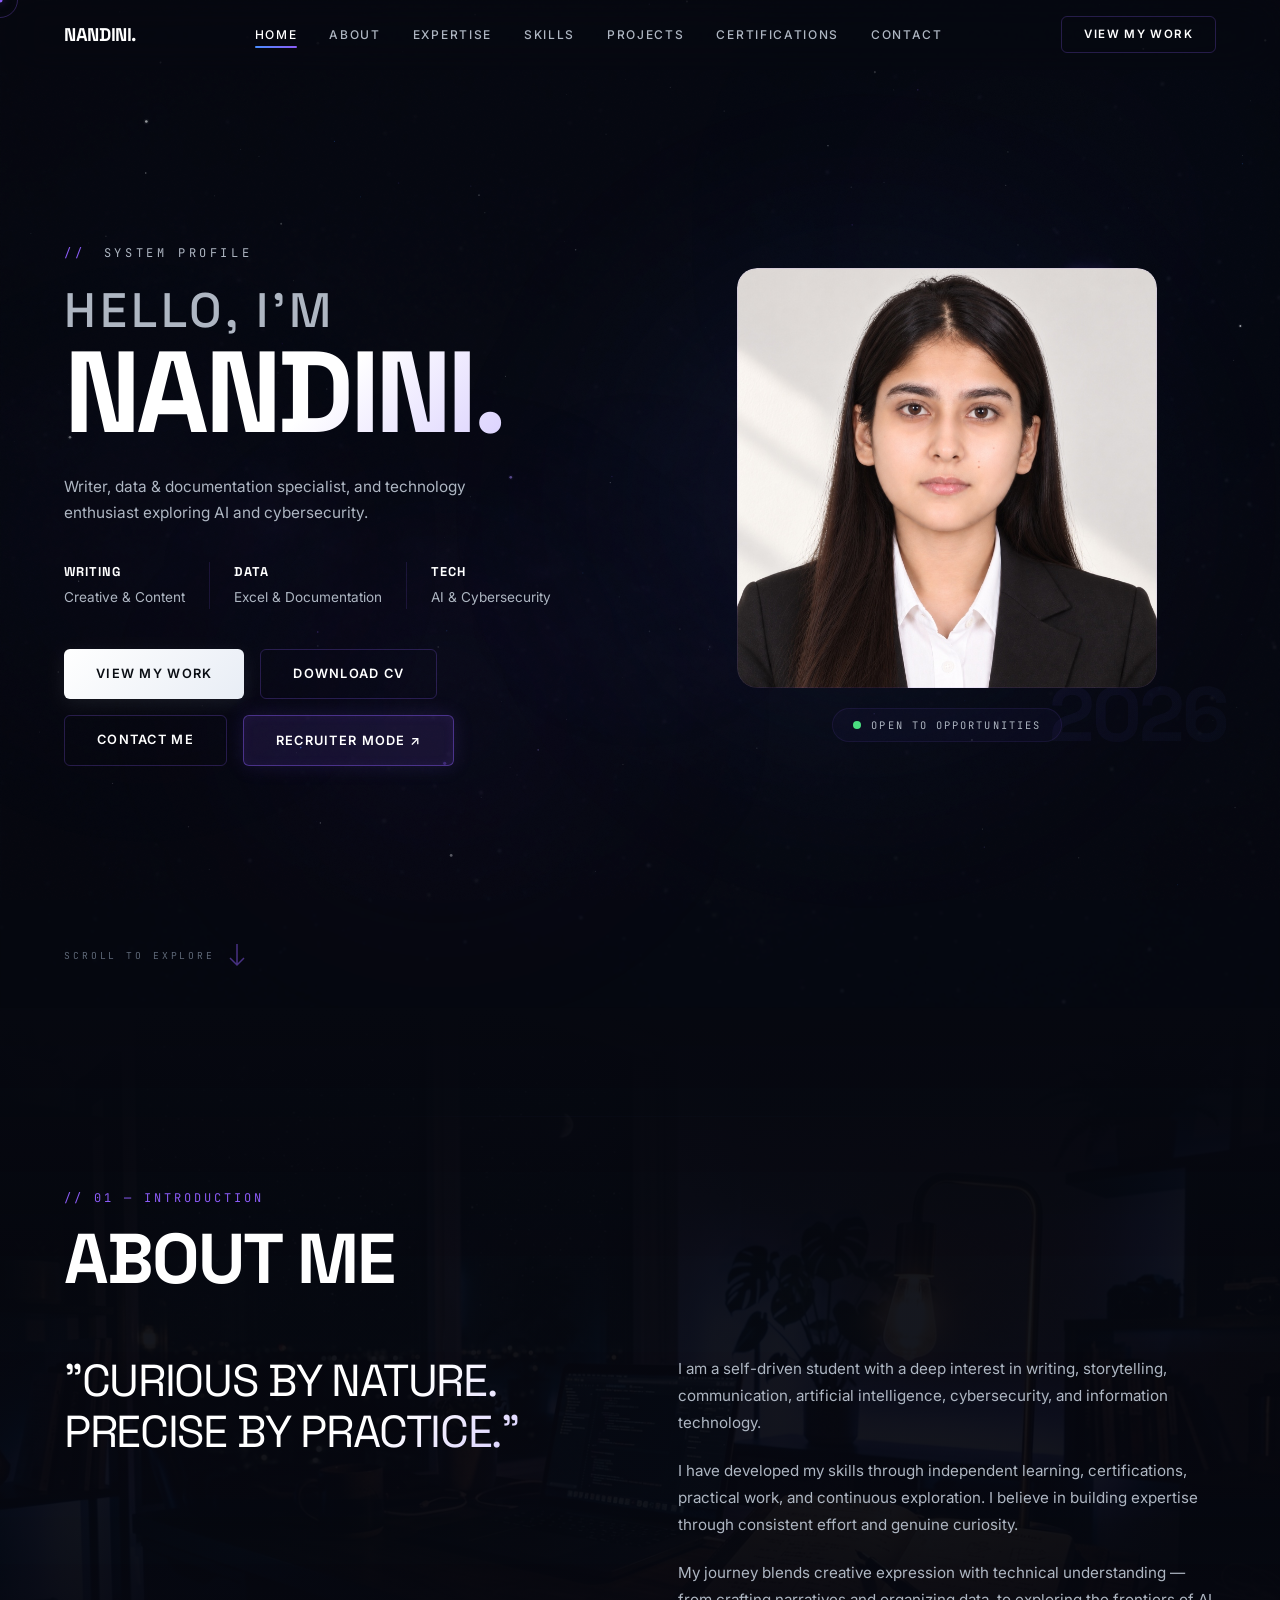
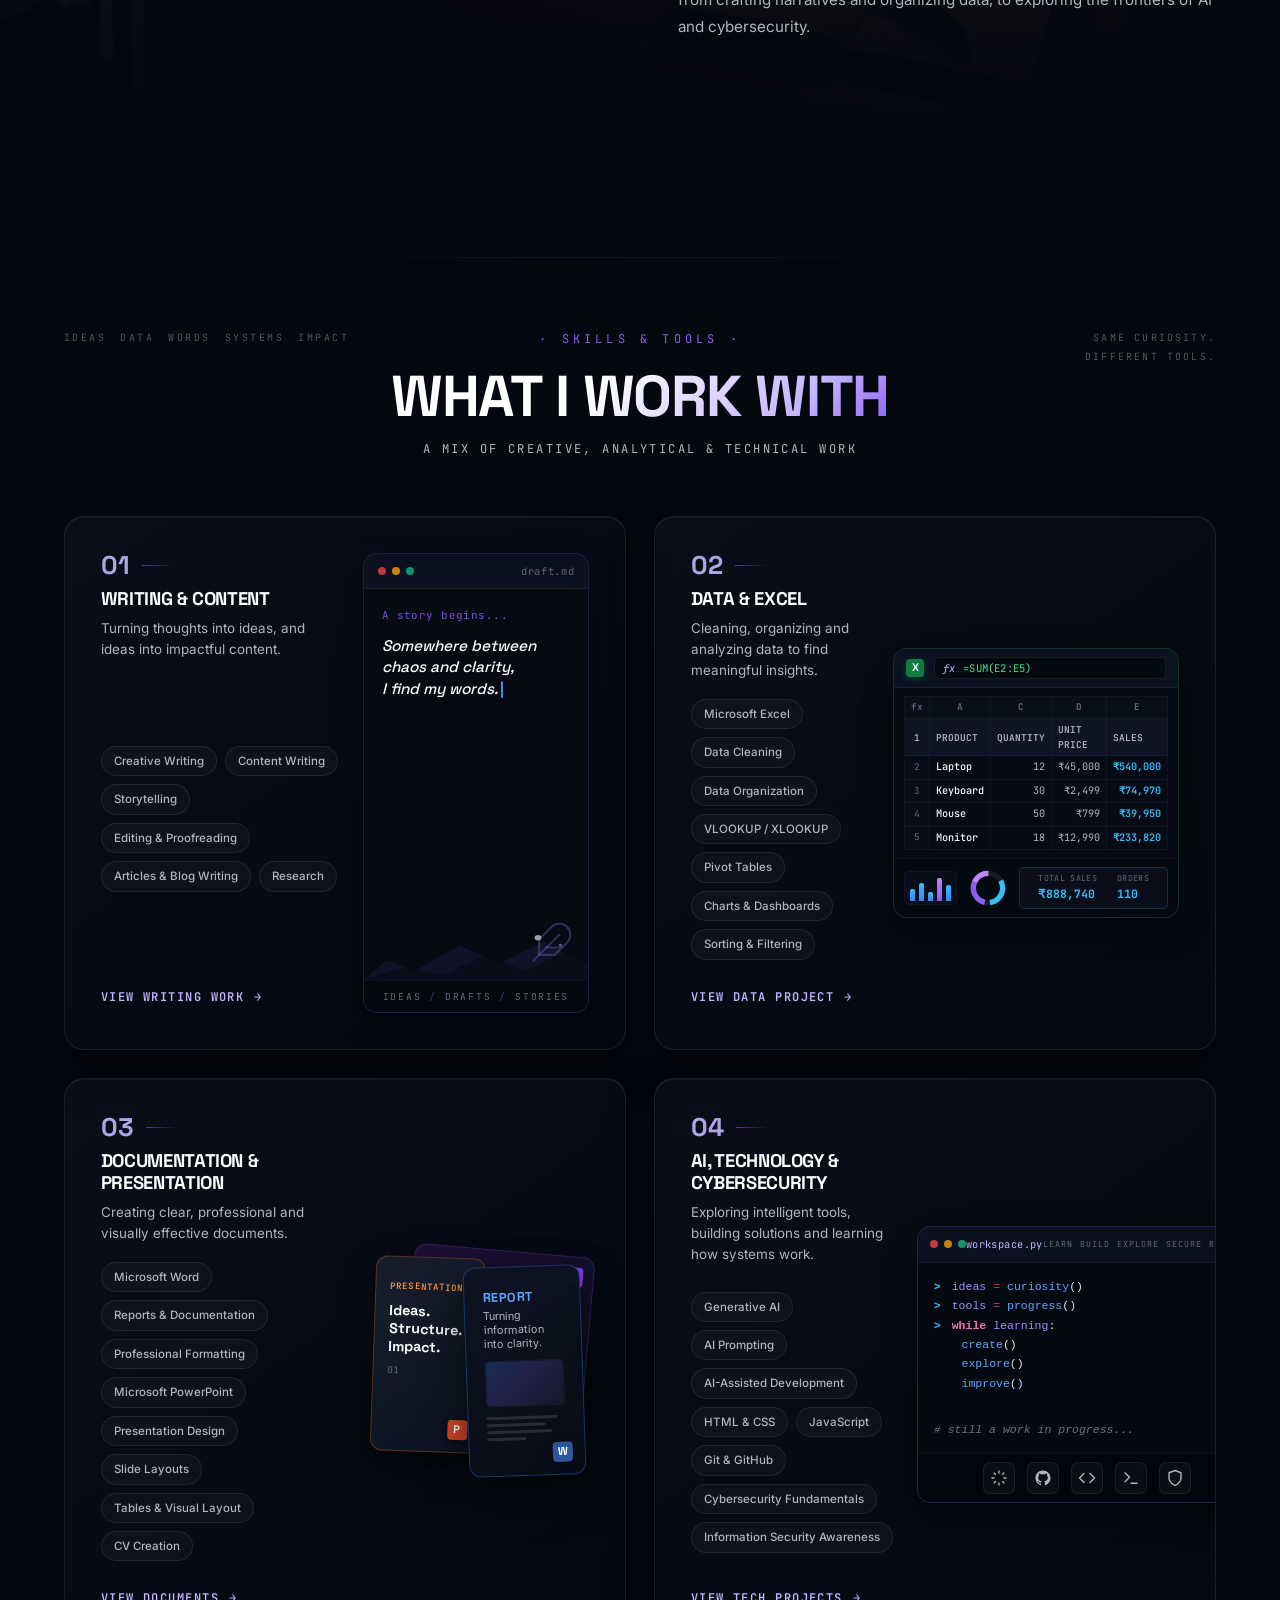
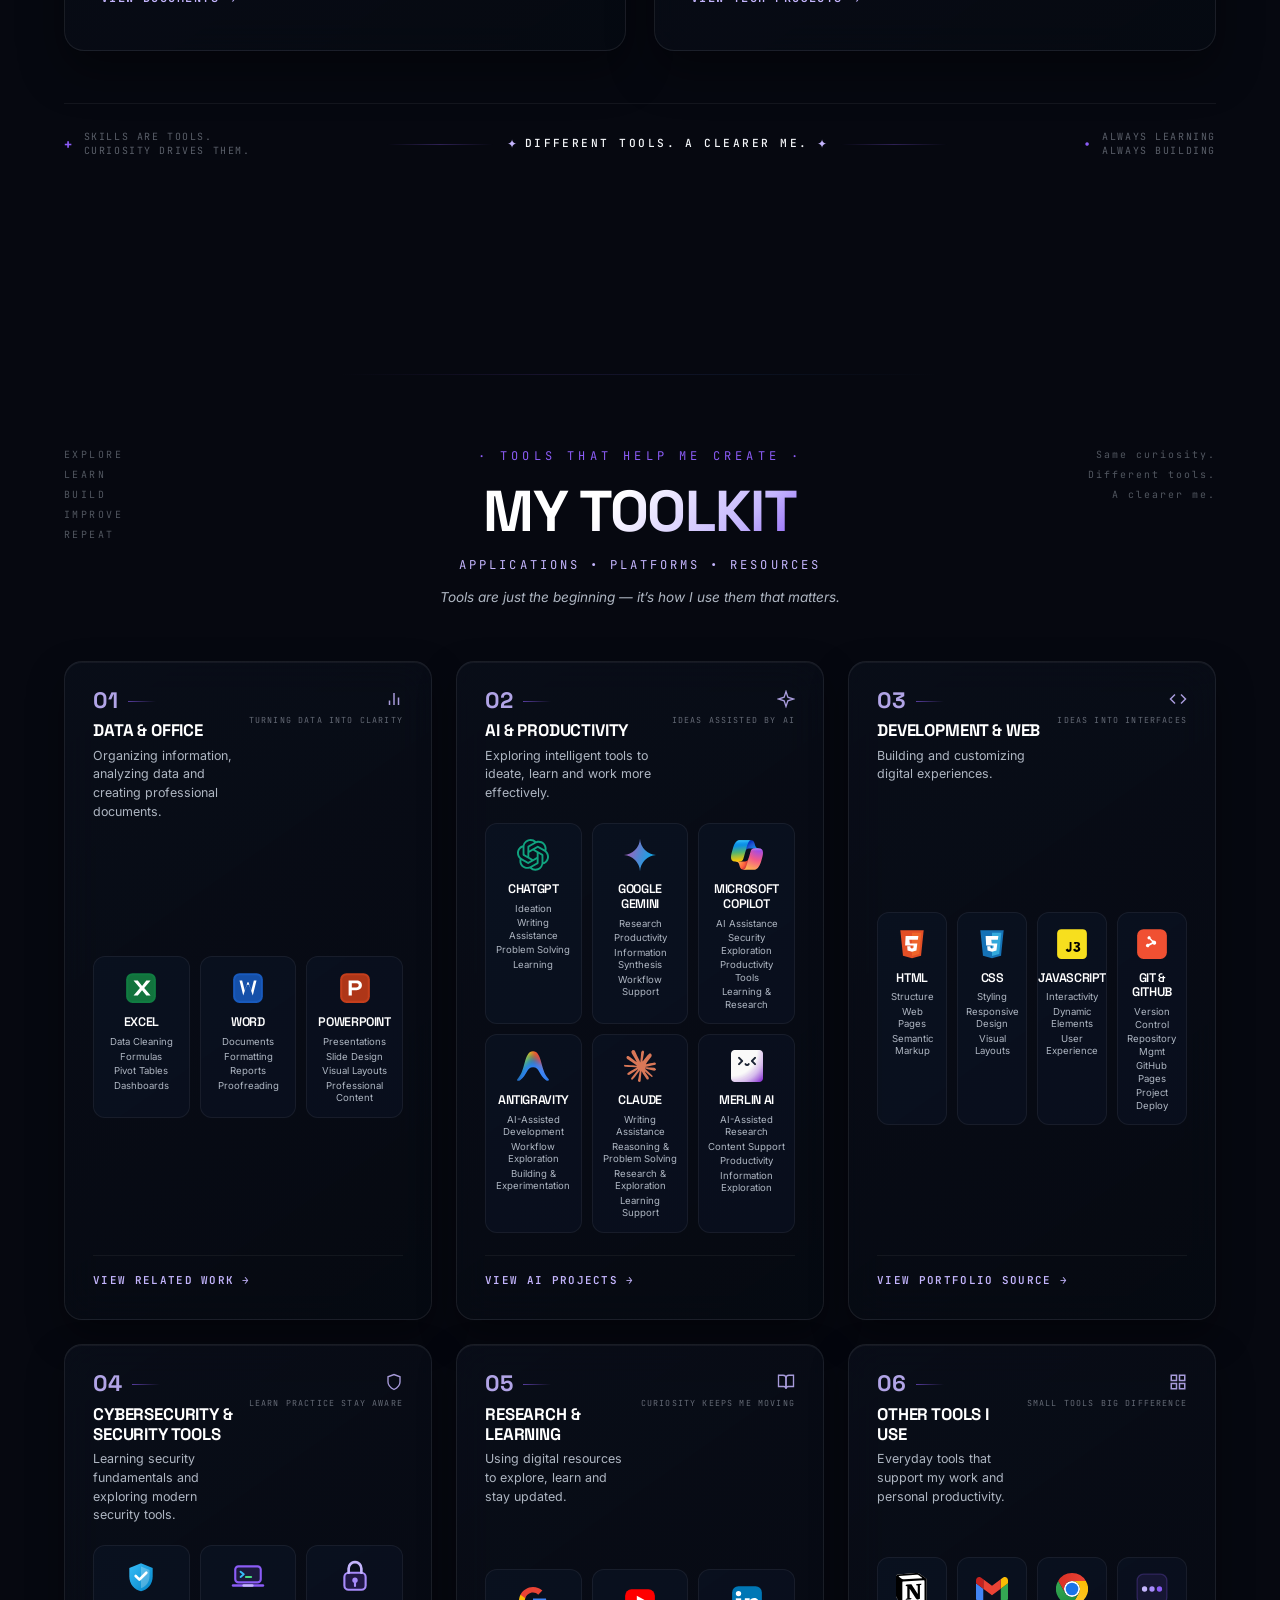
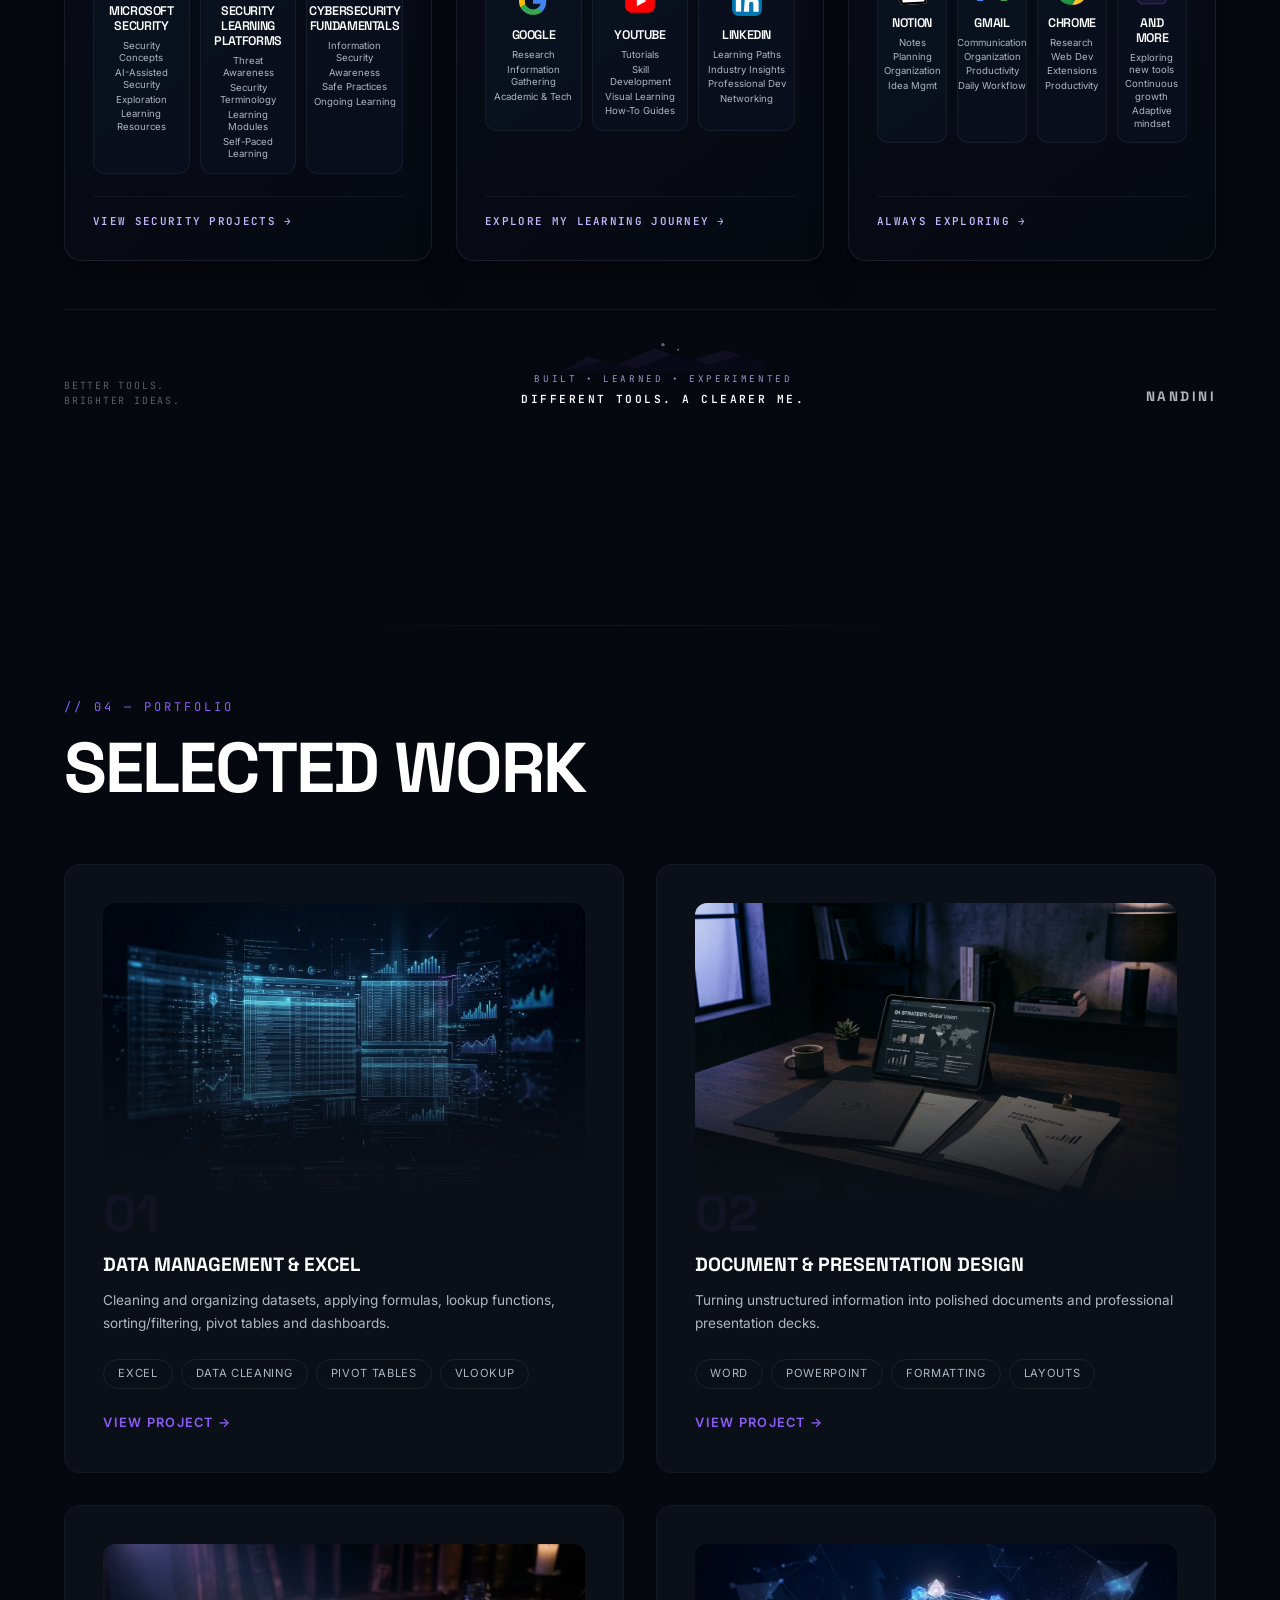
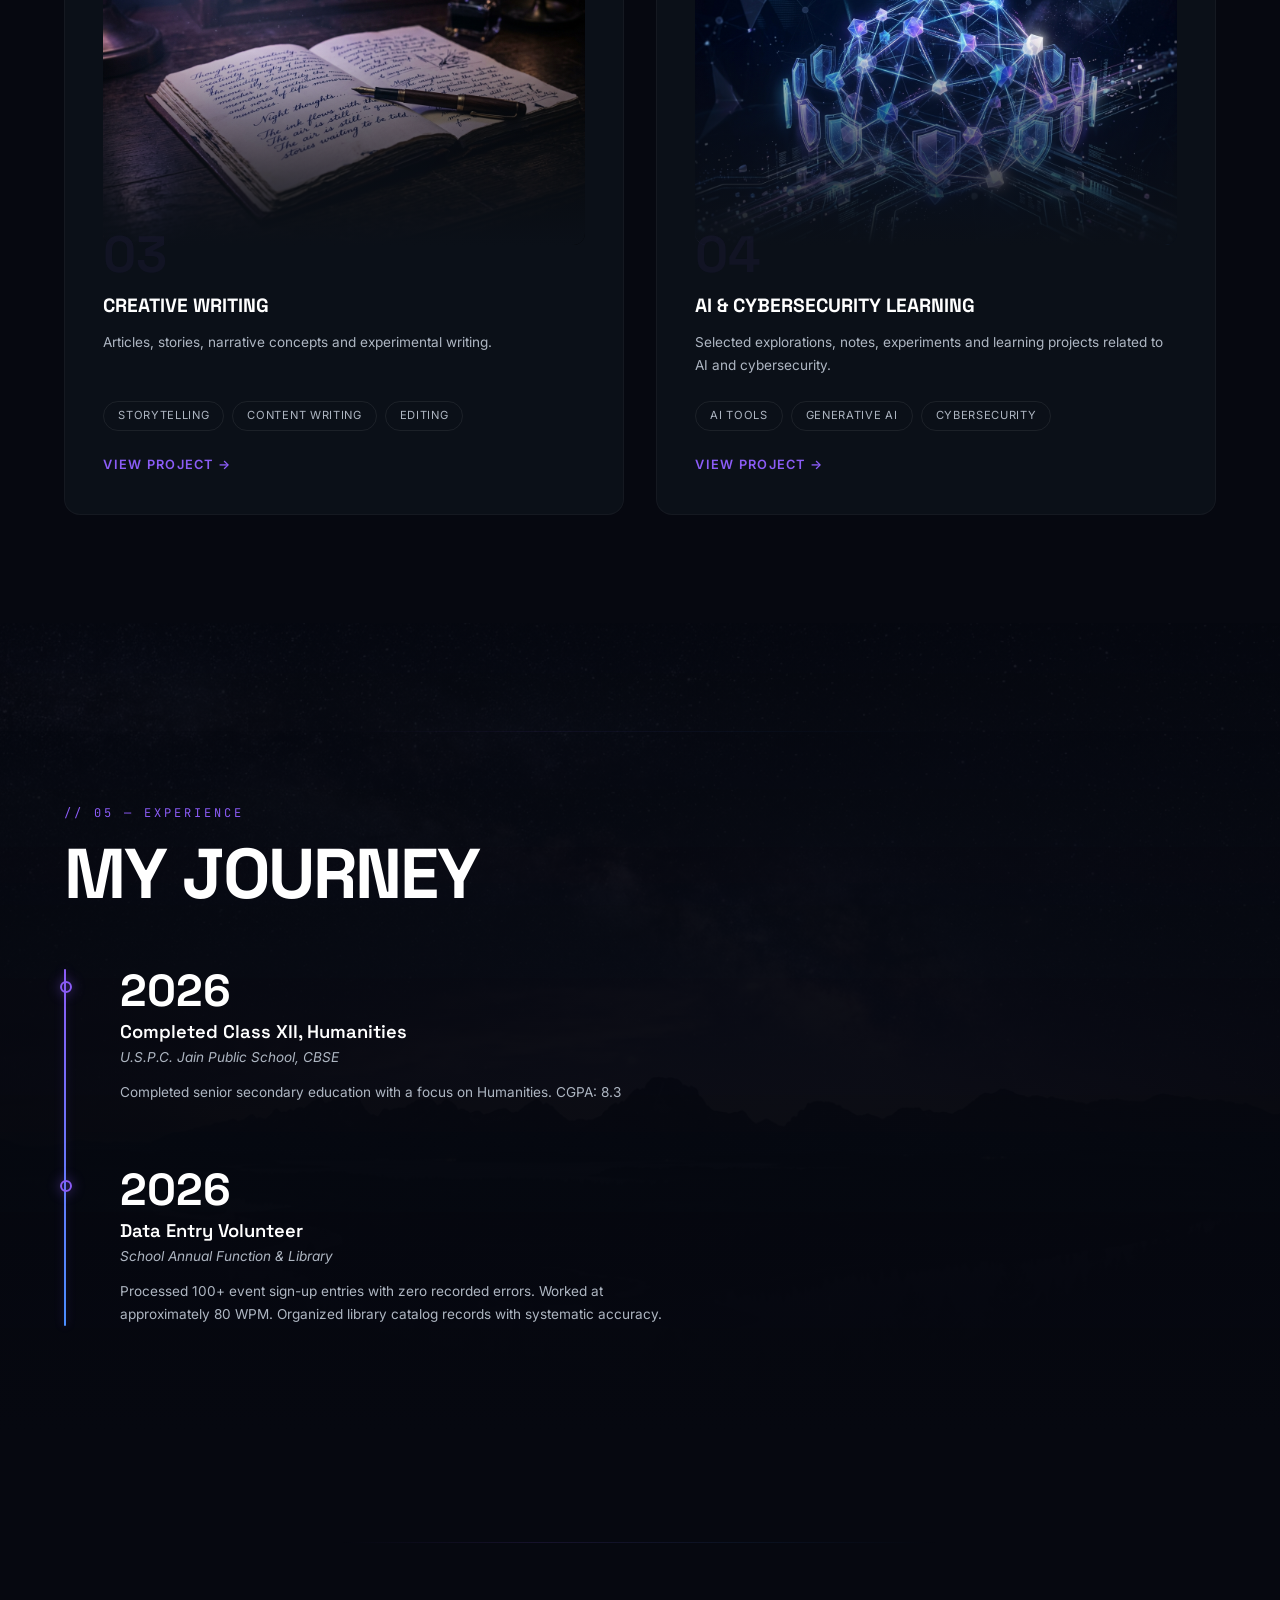
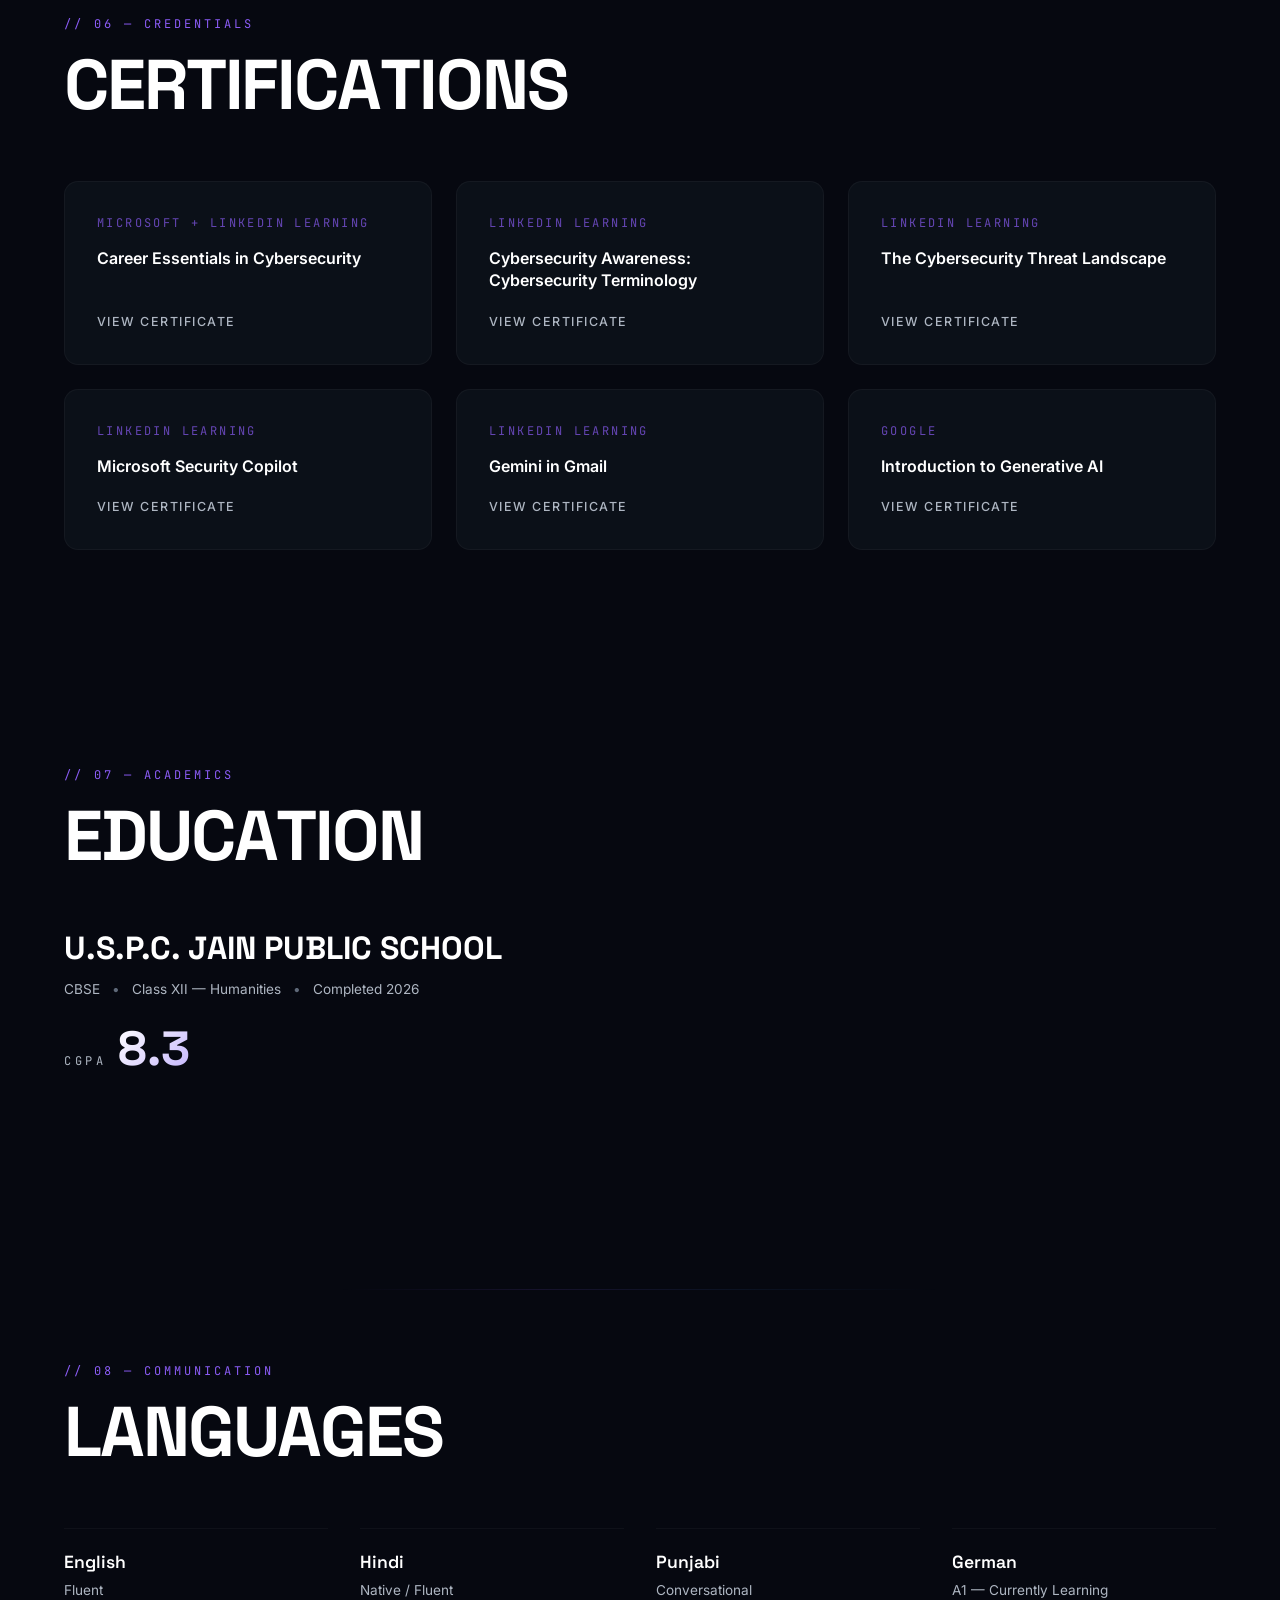
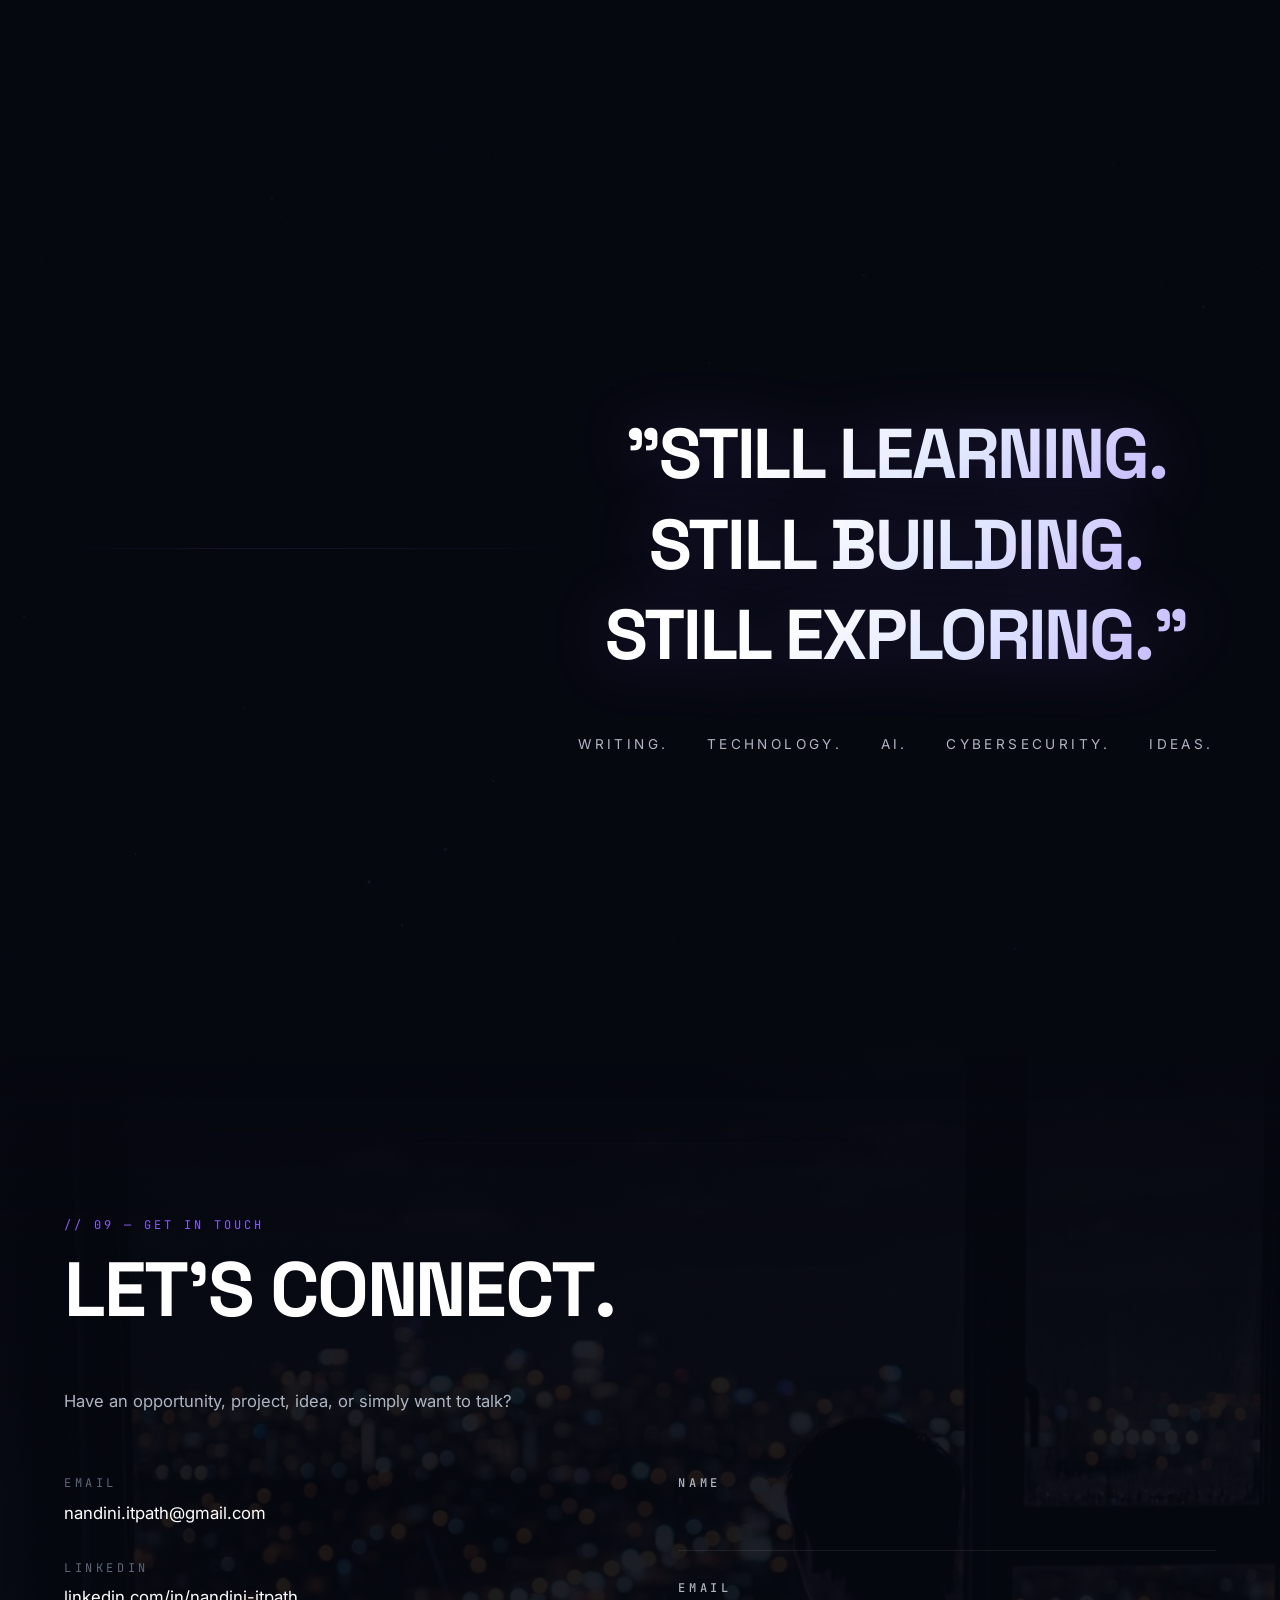
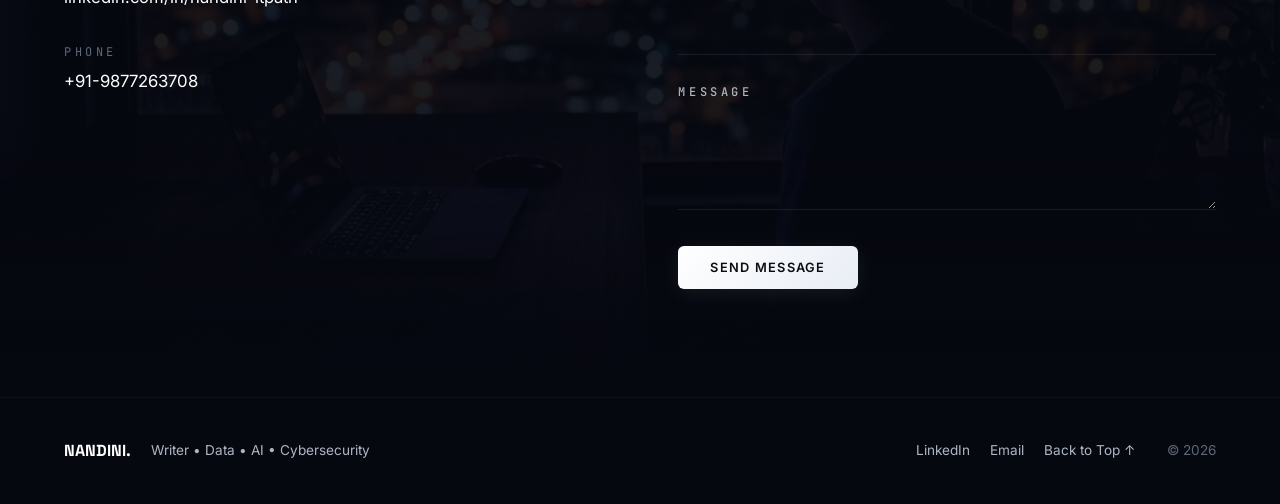
==== commit 178e8586: "Update portfolio social preview" ====
--- a/index.html
+++ b/index.html
@@ -6,6 +6,23 @@
     <title>NANDINI — Writer • Data • AI • Cybersecurity</title>
     <meta name="description" content="Portfolio of Nandini — Writer, data & documentation specialist, and technology enthusiast exploring AI and cybersecurity.">
     <meta name="theme-color" content="#08090C">
+
+    <!-- Open Graph / LinkedIn / Facebook -->
+    <meta property="og:type" content="website">
+    <meta property="og:url" content="https://nandiniitpath.github.io/Nandini/">
+    <meta property="og:title" content="NANDINI — Writer • Data • AI • Cybersecurity">
+    <meta property="og:description" content="Portfolio of Nandini — Writer, data &amp; documentation specialist, and technology enthusiast exploring AI and cybersecurity.">
+    <meta property="og:image" content="https://nandiniitpath.github.io/Nandini/assets/portfolio-preview.png">
+    <meta property="og:image:width" content="1200">
+    <meta property="og:image:height" content="630">
+    <meta property="og:image:alt" content="NANDINI — Writer • Data • AI • Cybersecurity">
+
+    <!-- Twitter / X -->
+    <meta name="twitter:card" content="summary_large_image">
+    <meta name="twitter:url" content="https://nandiniitpath.github.io/Nandini/">
+    <meta name="twitter:title" content="NANDINI — Writer • Data • AI • Cybersecurity">
+    <meta name="twitter:description" content="Portfolio of Nandini — Writer, data &amp; documentation specialist, and technology enthusiast exploring AI and cybersecurity.">
+    <meta name="twitter:image" content="https://nandiniitpath.github.io/Nandini/assets/portfolio-preview.png">
     <link rel="preconnect" href="https://fonts.googleapis.com">
     <link rel="preconnect" href="https://fonts.gstatic.com" crossorigin>
     <link href="https://fonts.googleapis.com/css2?family=Inter:wght@300;400;500;600;700&family=Space+Grotesk:wght@400;500;600;700&family=JetBrains+Mono:wght@400;500&display=swap" rel="stylesheet">
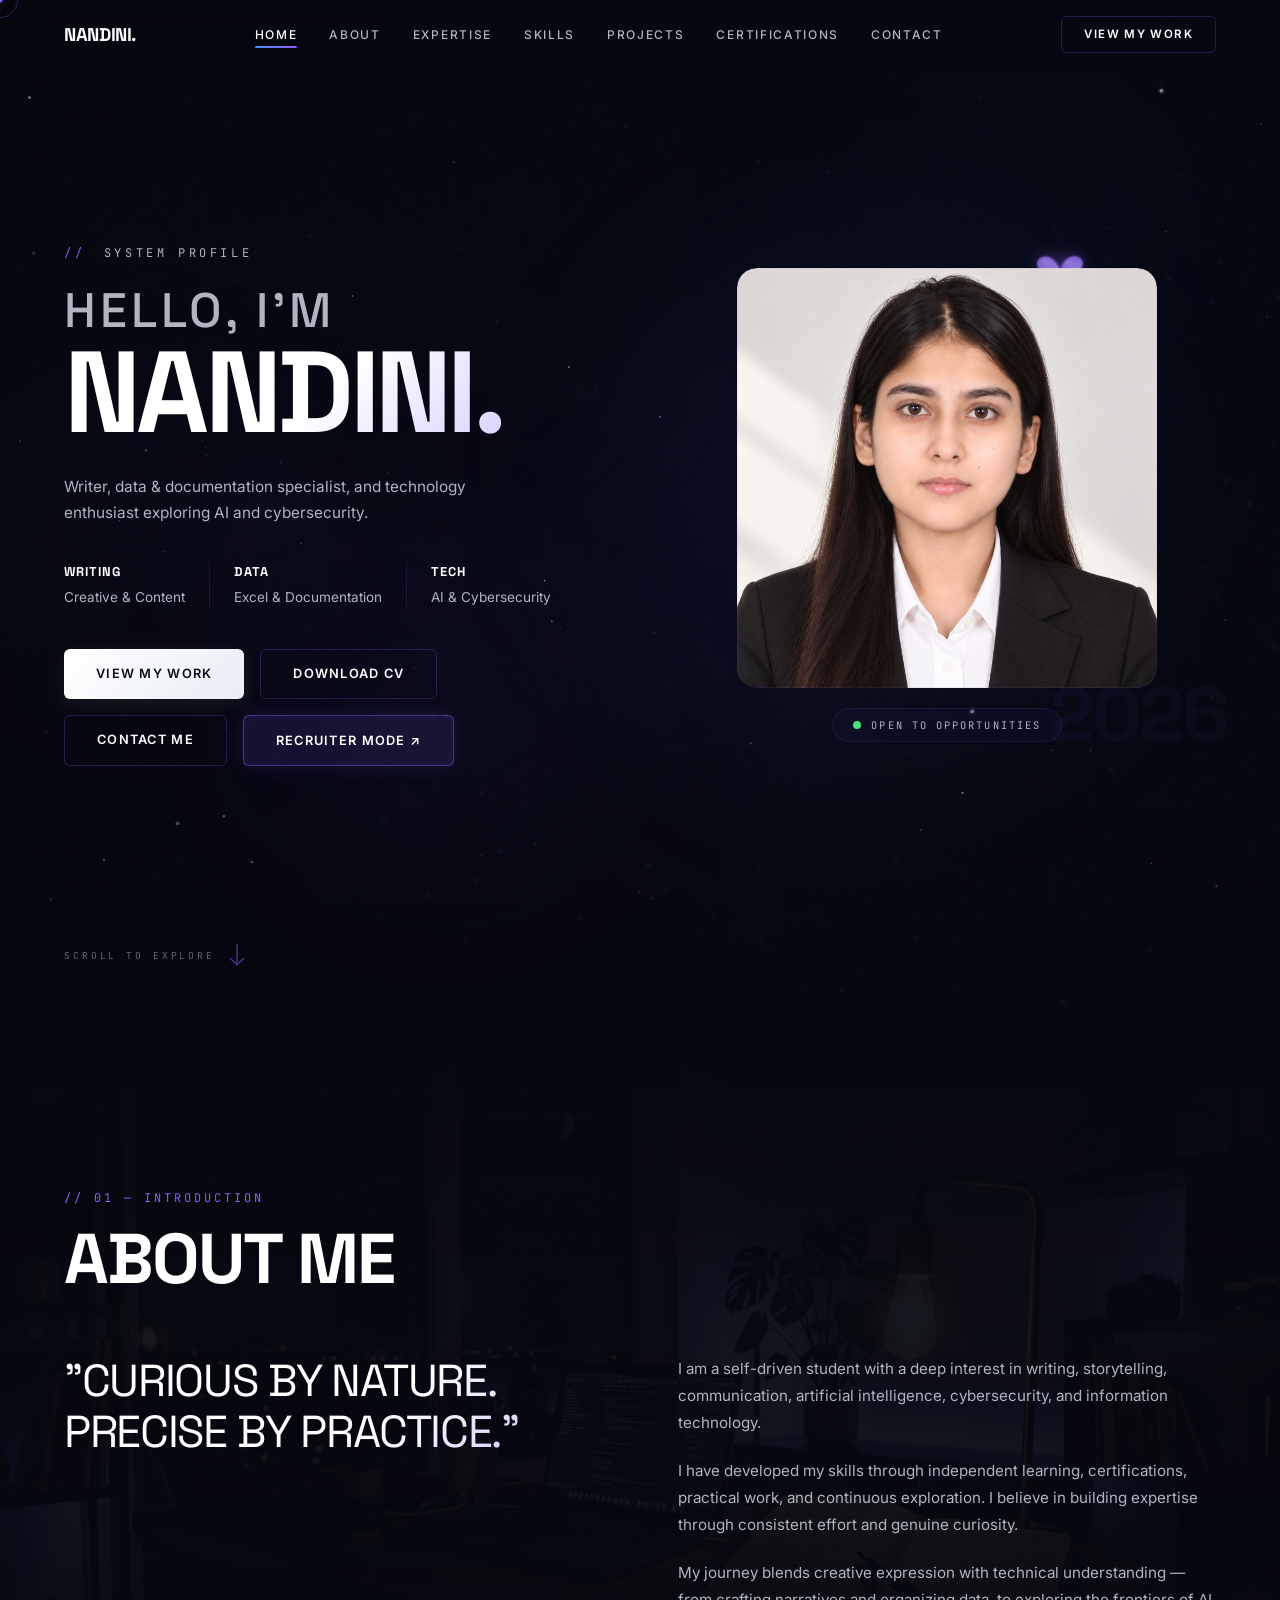
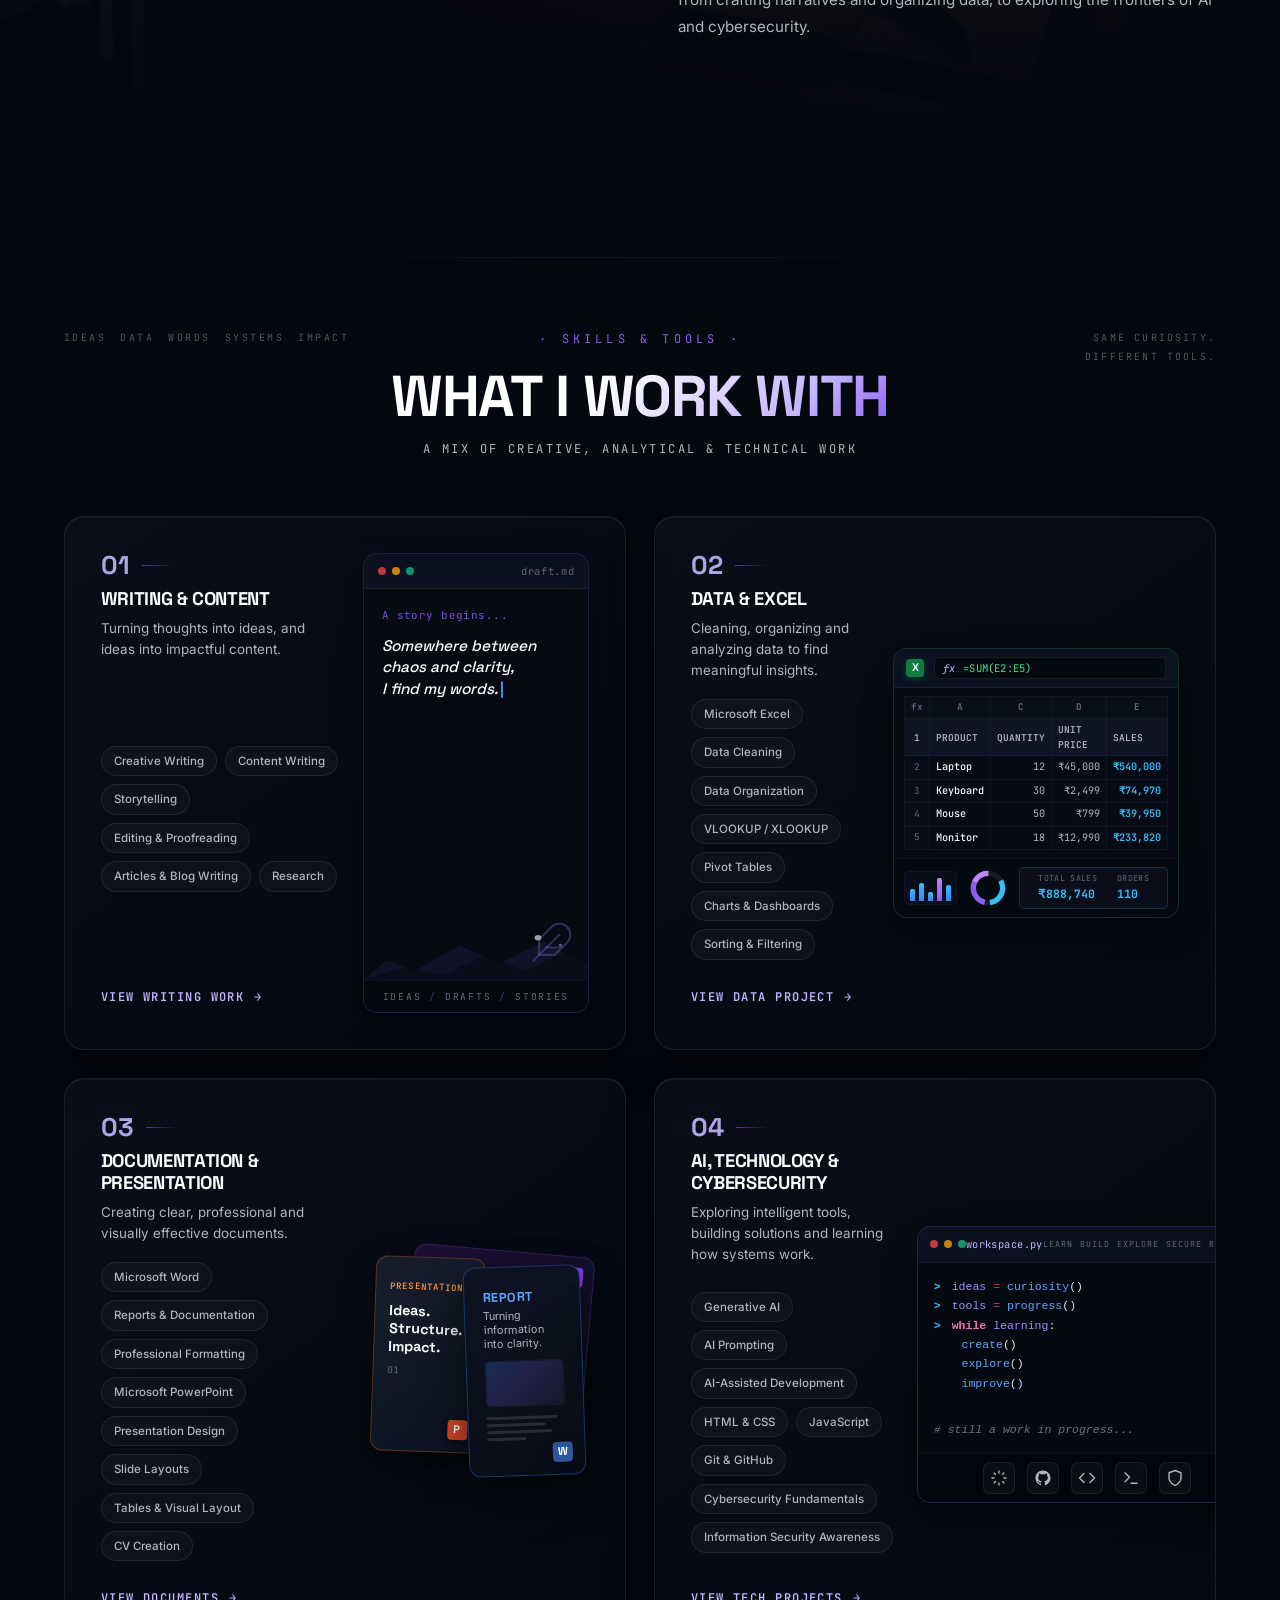
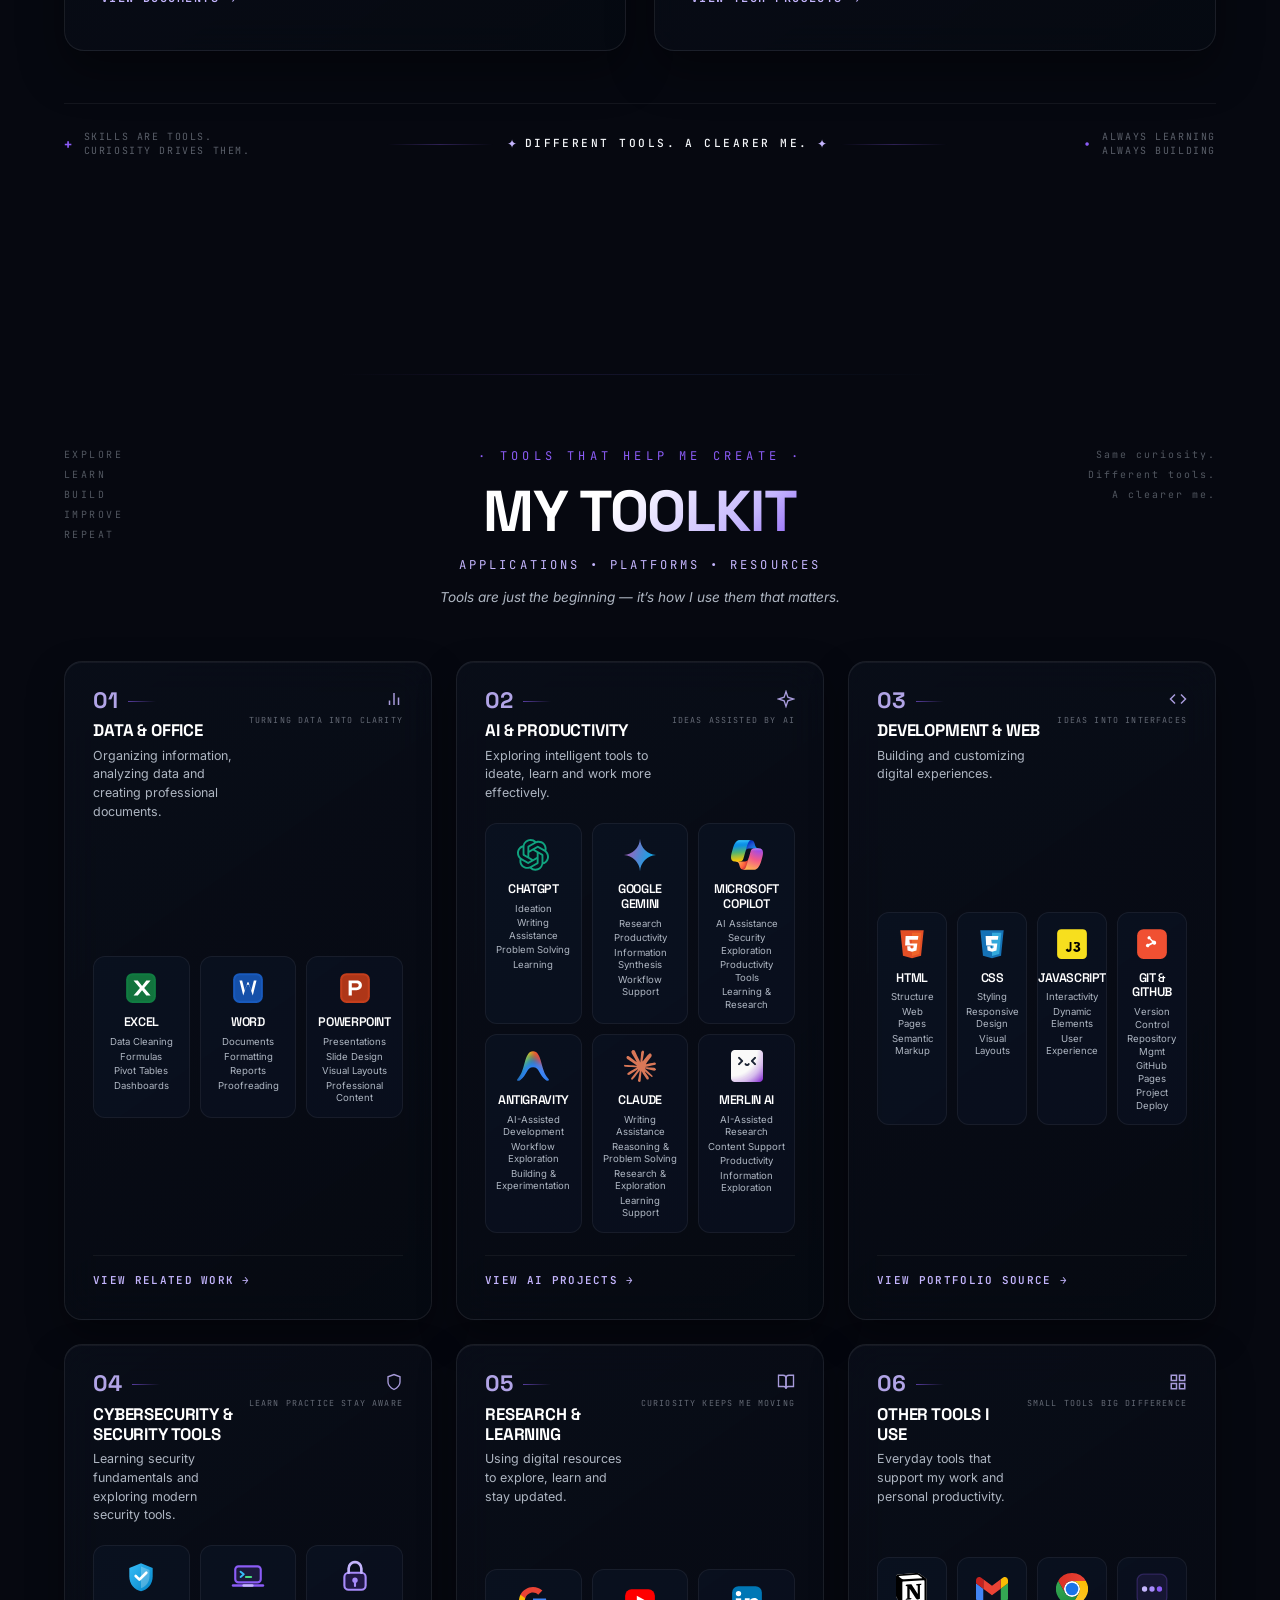
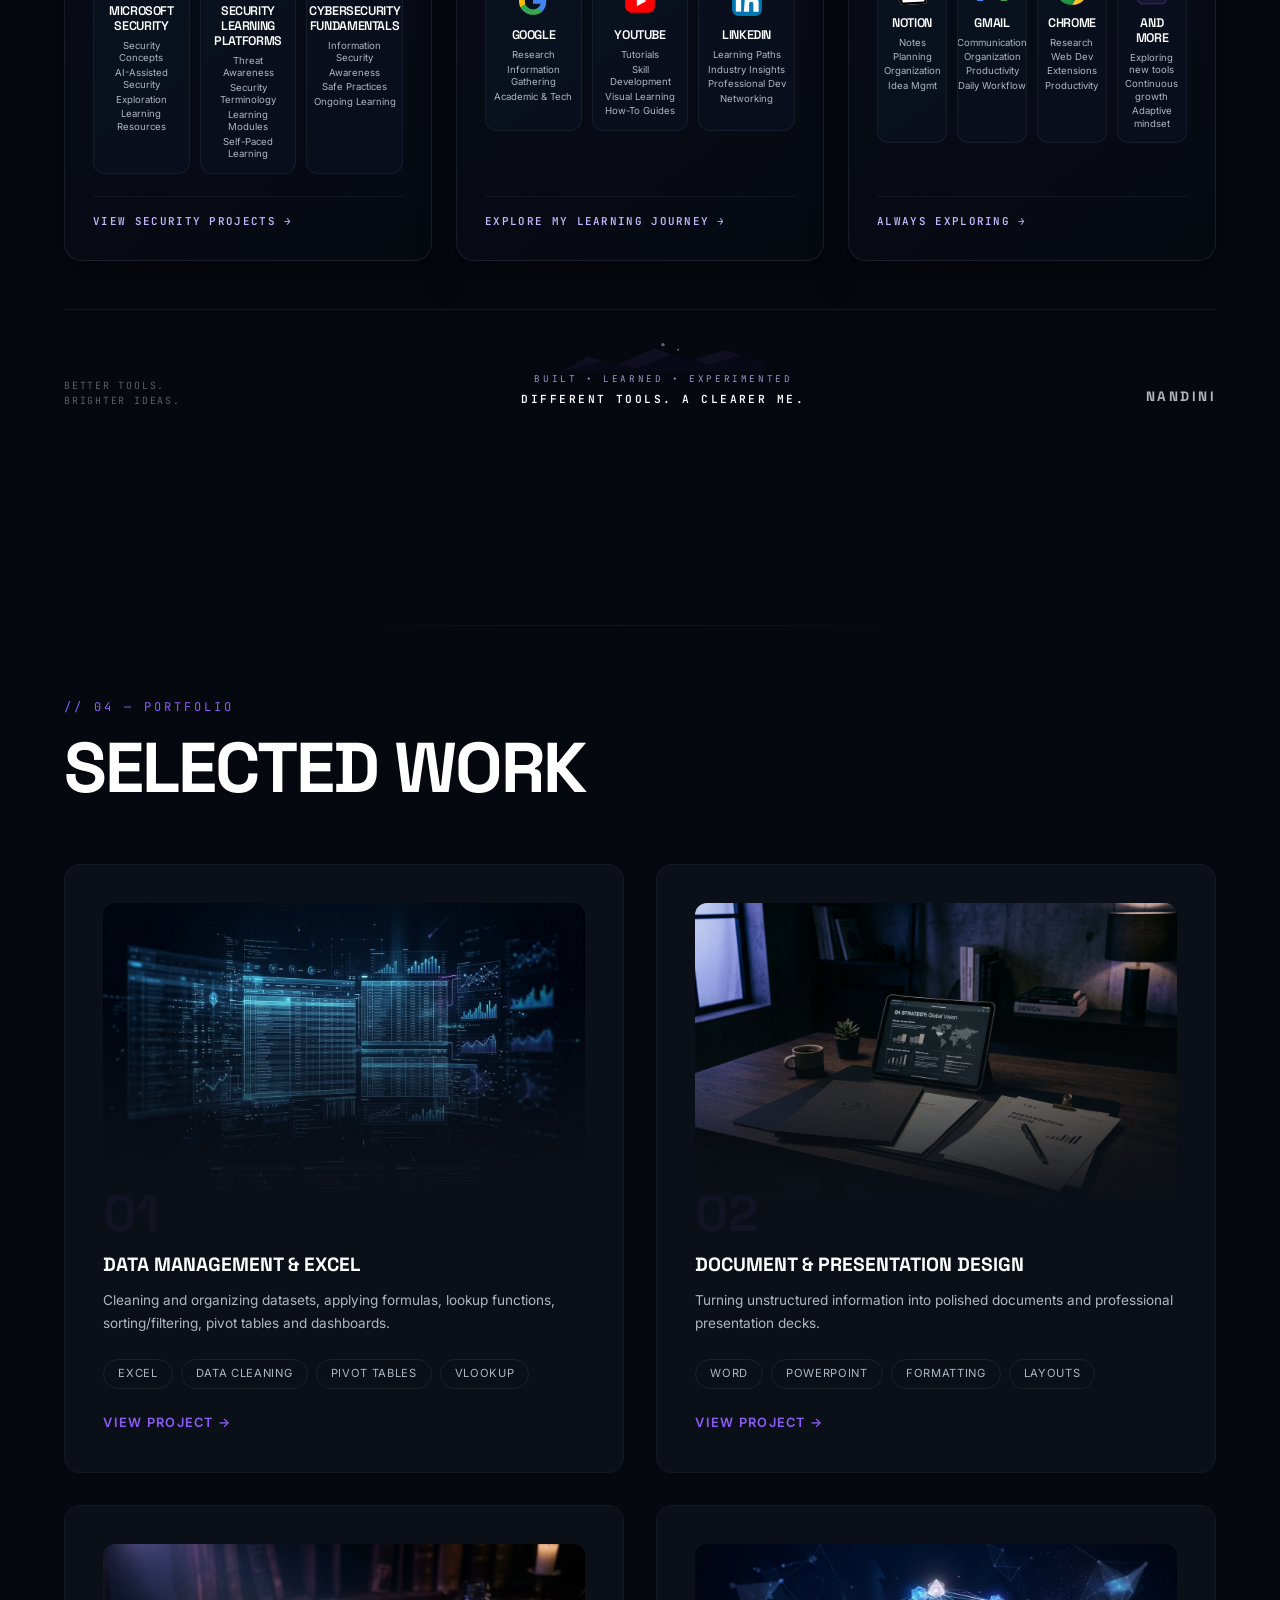
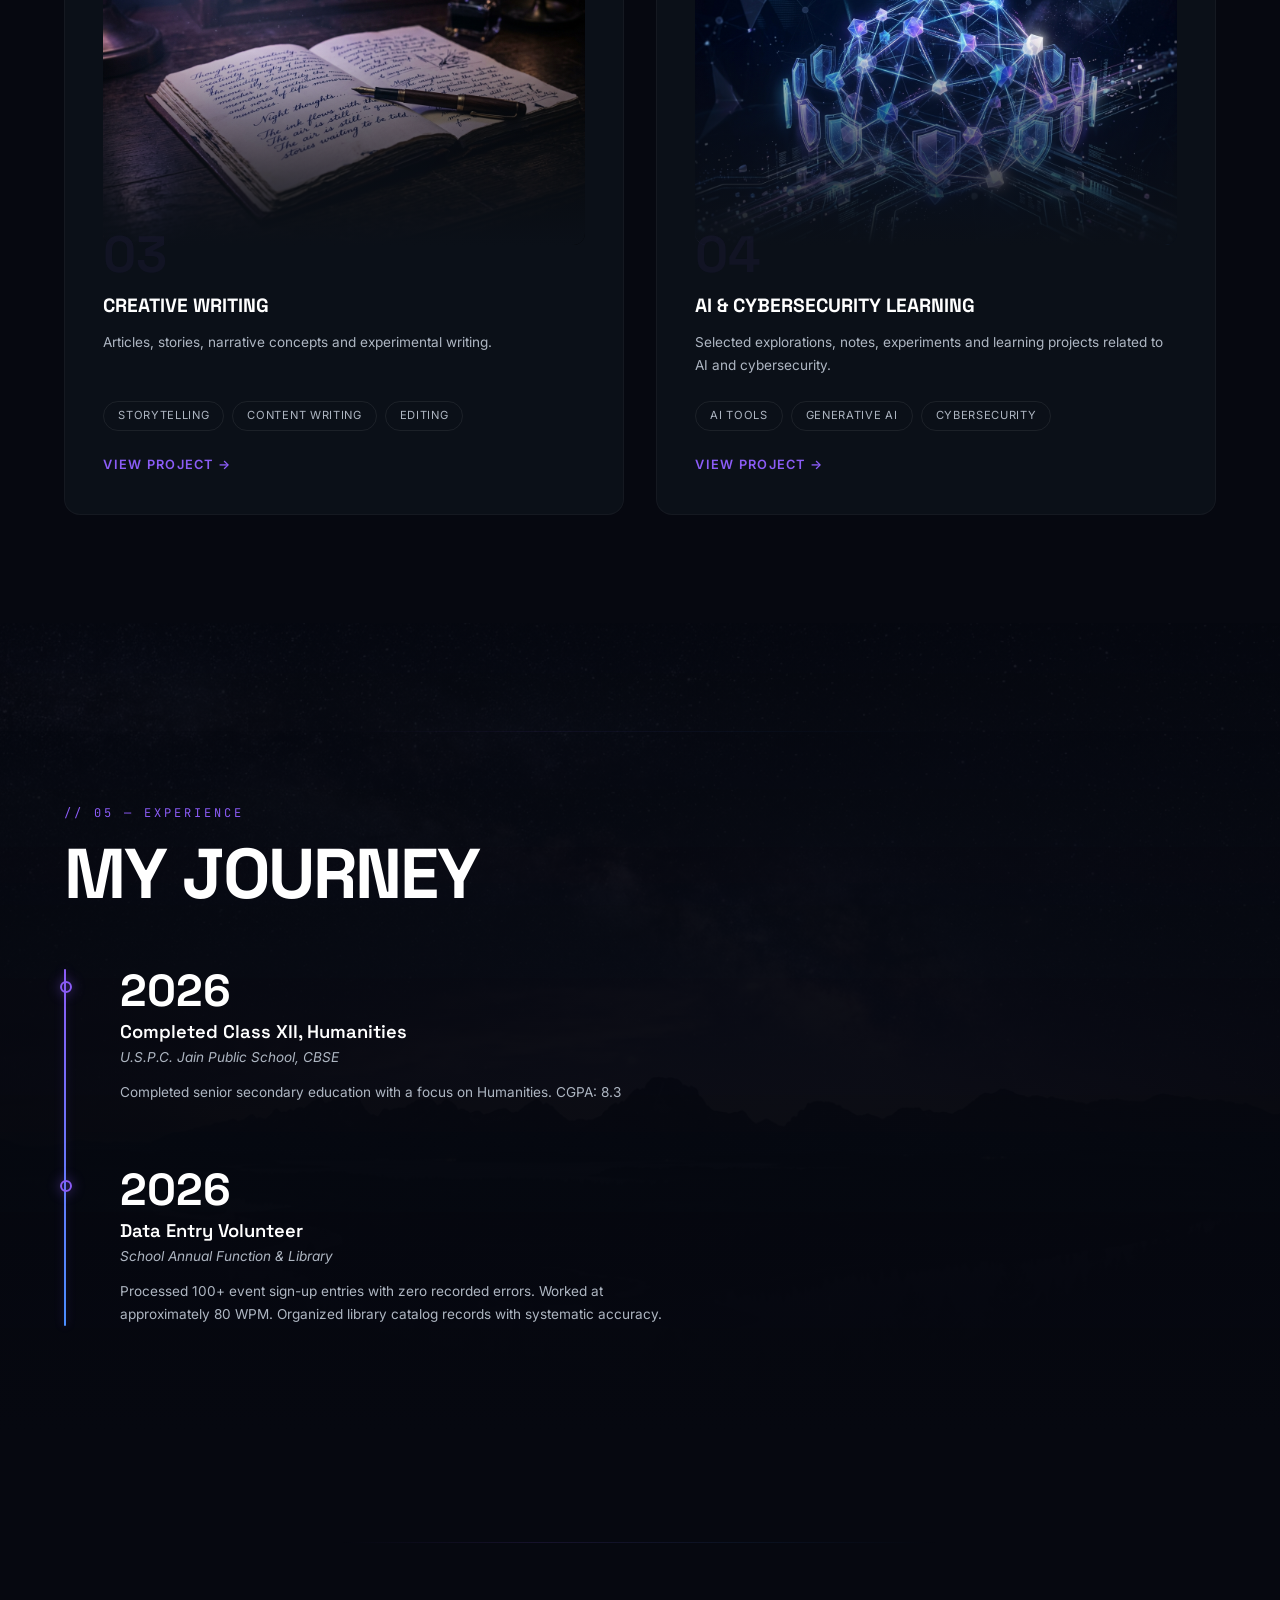
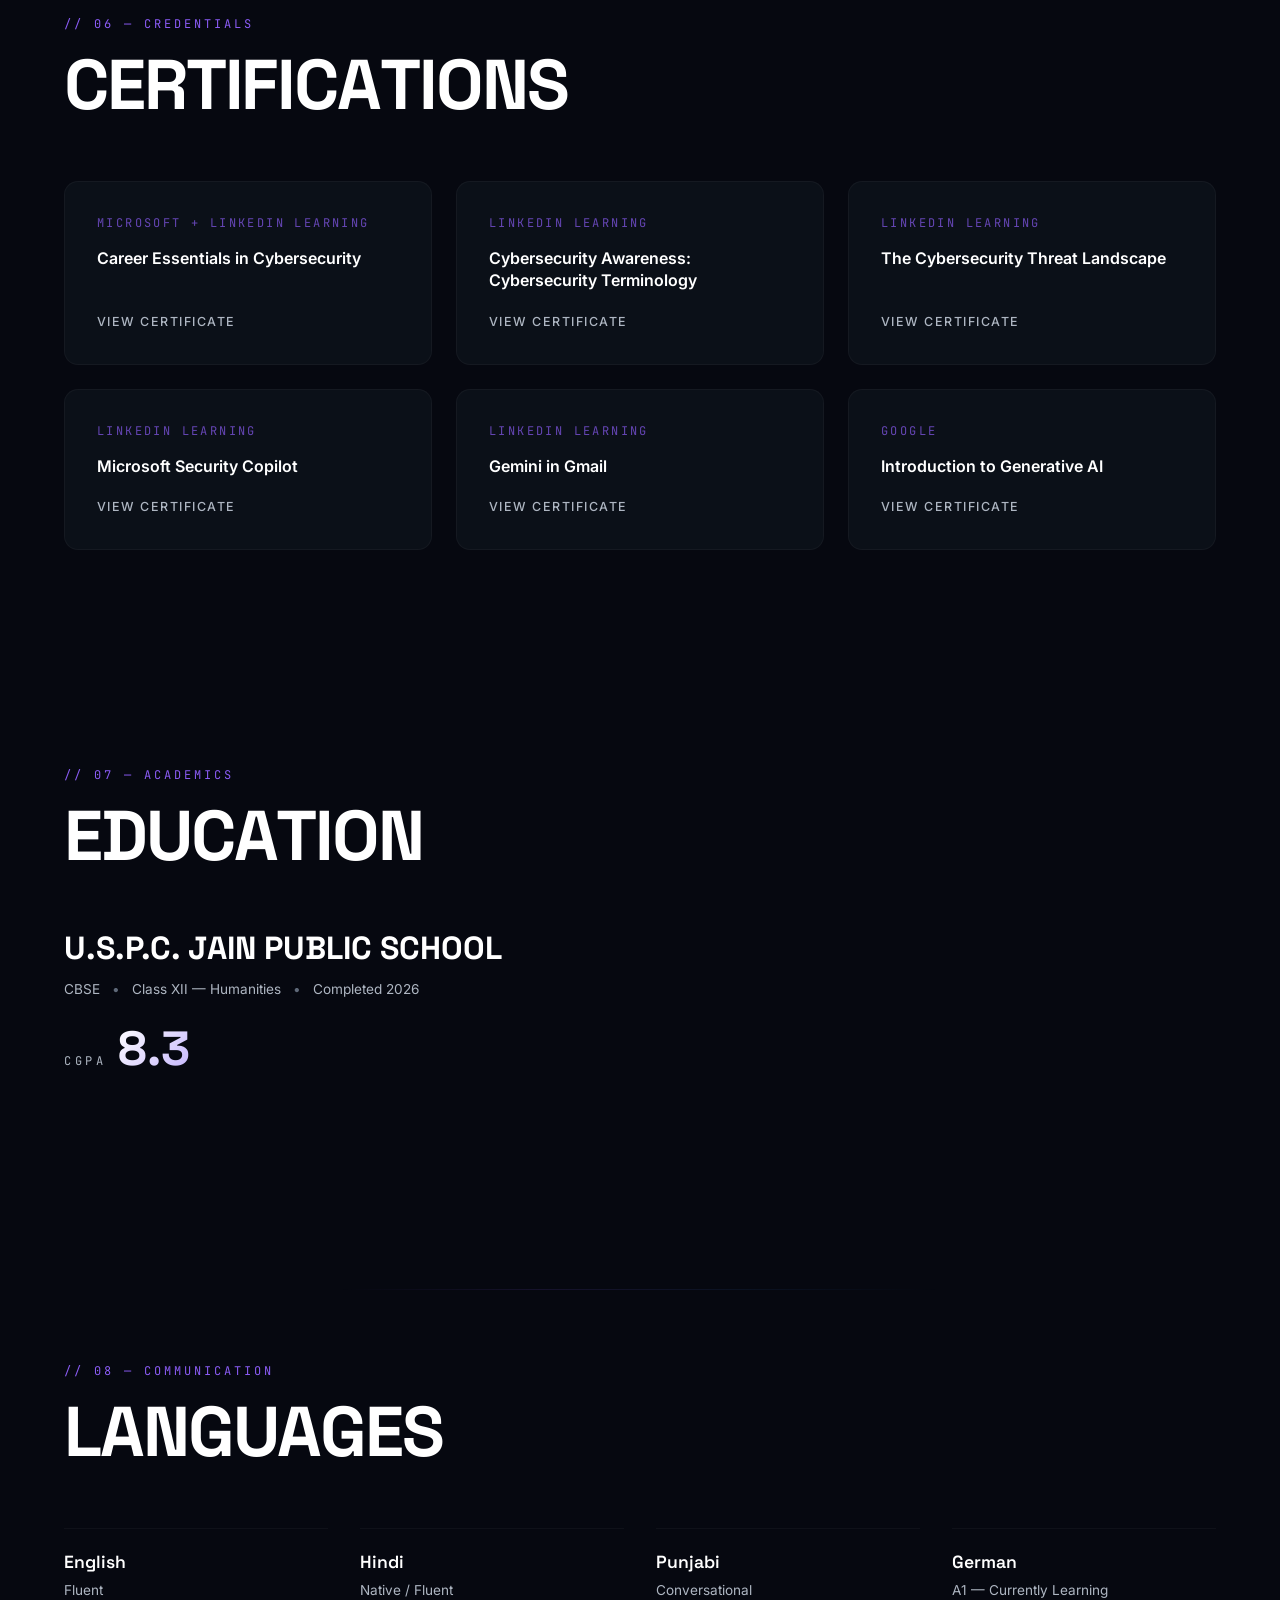
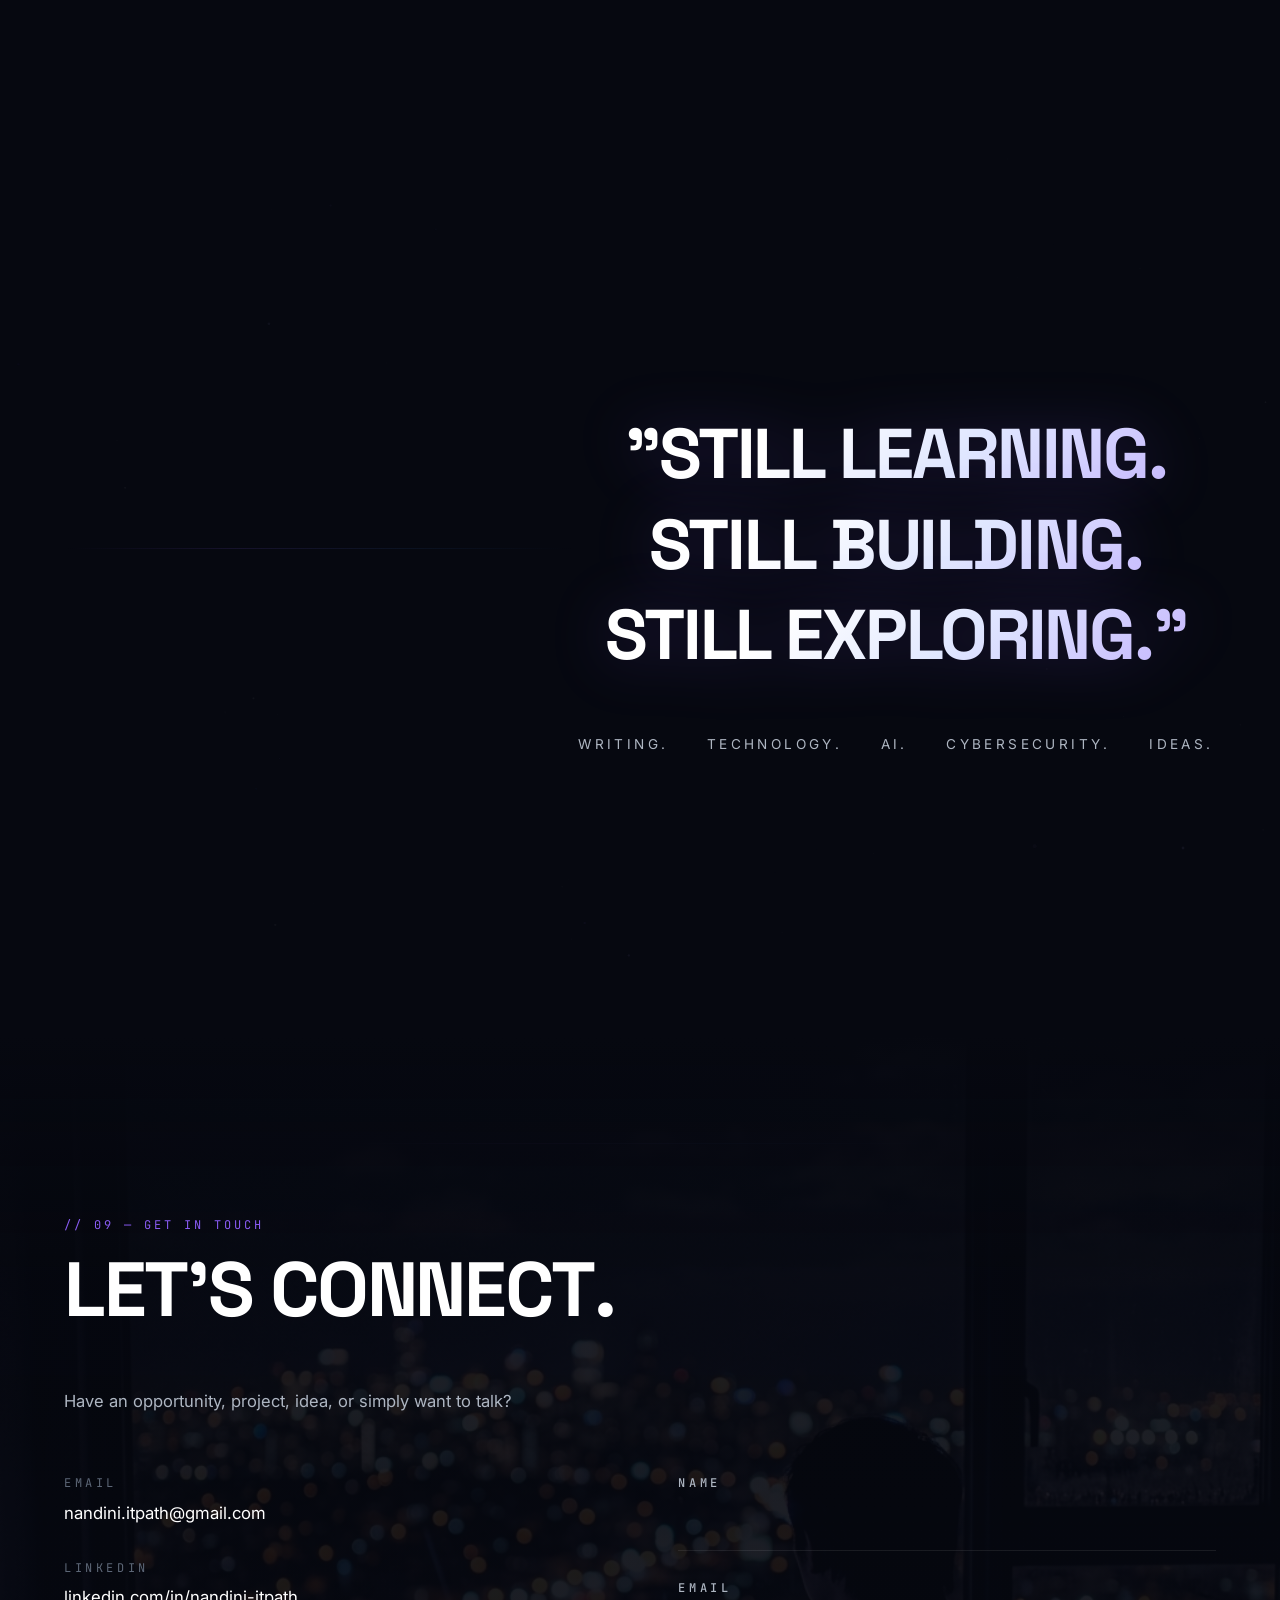
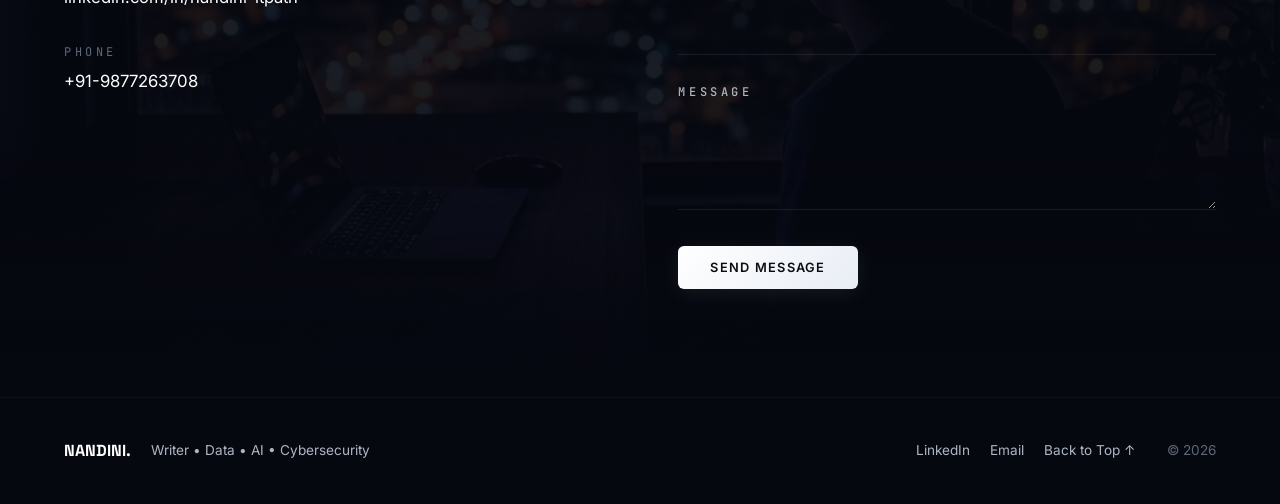
==== commit d5cbb643: ".\Update portfolio social preview image" ====
--- a/index.html
+++ b/index.html
@@ -9,19 +9,19 @@
 
     <!-- Open Graph / LinkedIn / Facebook -->
     <meta property="og:type" content="website">
+    <meta property="og:title" content="NANDINI — Writer • Data • AI • Cybersecurity">
+    <meta property="og:description" content="Nandini's personal portfolio showcasing writing, data, AI, cybersecurity learning, projects and creative work.">
     <meta property="og:url" content="https://nandiniitpath.github.io/Nandini/">
-    <meta property="og:title" content="NANDINI — Writer • Data • AI • Cybersecurity">
-    <meta property="og:description" content="Portfolio of Nandini — Writer, data &amp; documentation specialist, and technology enthusiast exploring AI and cybersecurity.">
     <meta property="og:image" content="https://nandiniitpath.github.io/Nandini/assets/portfolio-preview.png">
     <meta property="og:image:width" content="1200">
     <meta property="og:image:height" content="630">
-    <meta property="og:image:alt" content="NANDINI — Writer • Data • AI • Cybersecurity">
+    <meta property="og:image:type" content="image/png">
+    <meta property="og:image:alt" content="Nandini portfolio">
 
     <!-- Twitter / X -->
     <meta name="twitter:card" content="summary_large_image">
-    <meta name="twitter:url" content="https://nandiniitpath.github.io/Nandini/">
     <meta name="twitter:title" content="NANDINI — Writer • Data • AI • Cybersecurity">
-    <meta name="twitter:description" content="Portfolio of Nandini — Writer, data &amp; documentation specialist, and technology enthusiast exploring AI and cybersecurity.">
+    <meta name="twitter:description" content="Nandini's personal portfolio showcasing writing, data, AI, cybersecurity learning, projects and creative work.">
     <meta name="twitter:image" content="https://nandiniitpath.github.io/Nandini/assets/portfolio-preview.png">
     <link rel="preconnect" href="https://fonts.googleapis.com">
     <link rel="preconnect" href="https://fonts.gstatic.com" crossorigin>
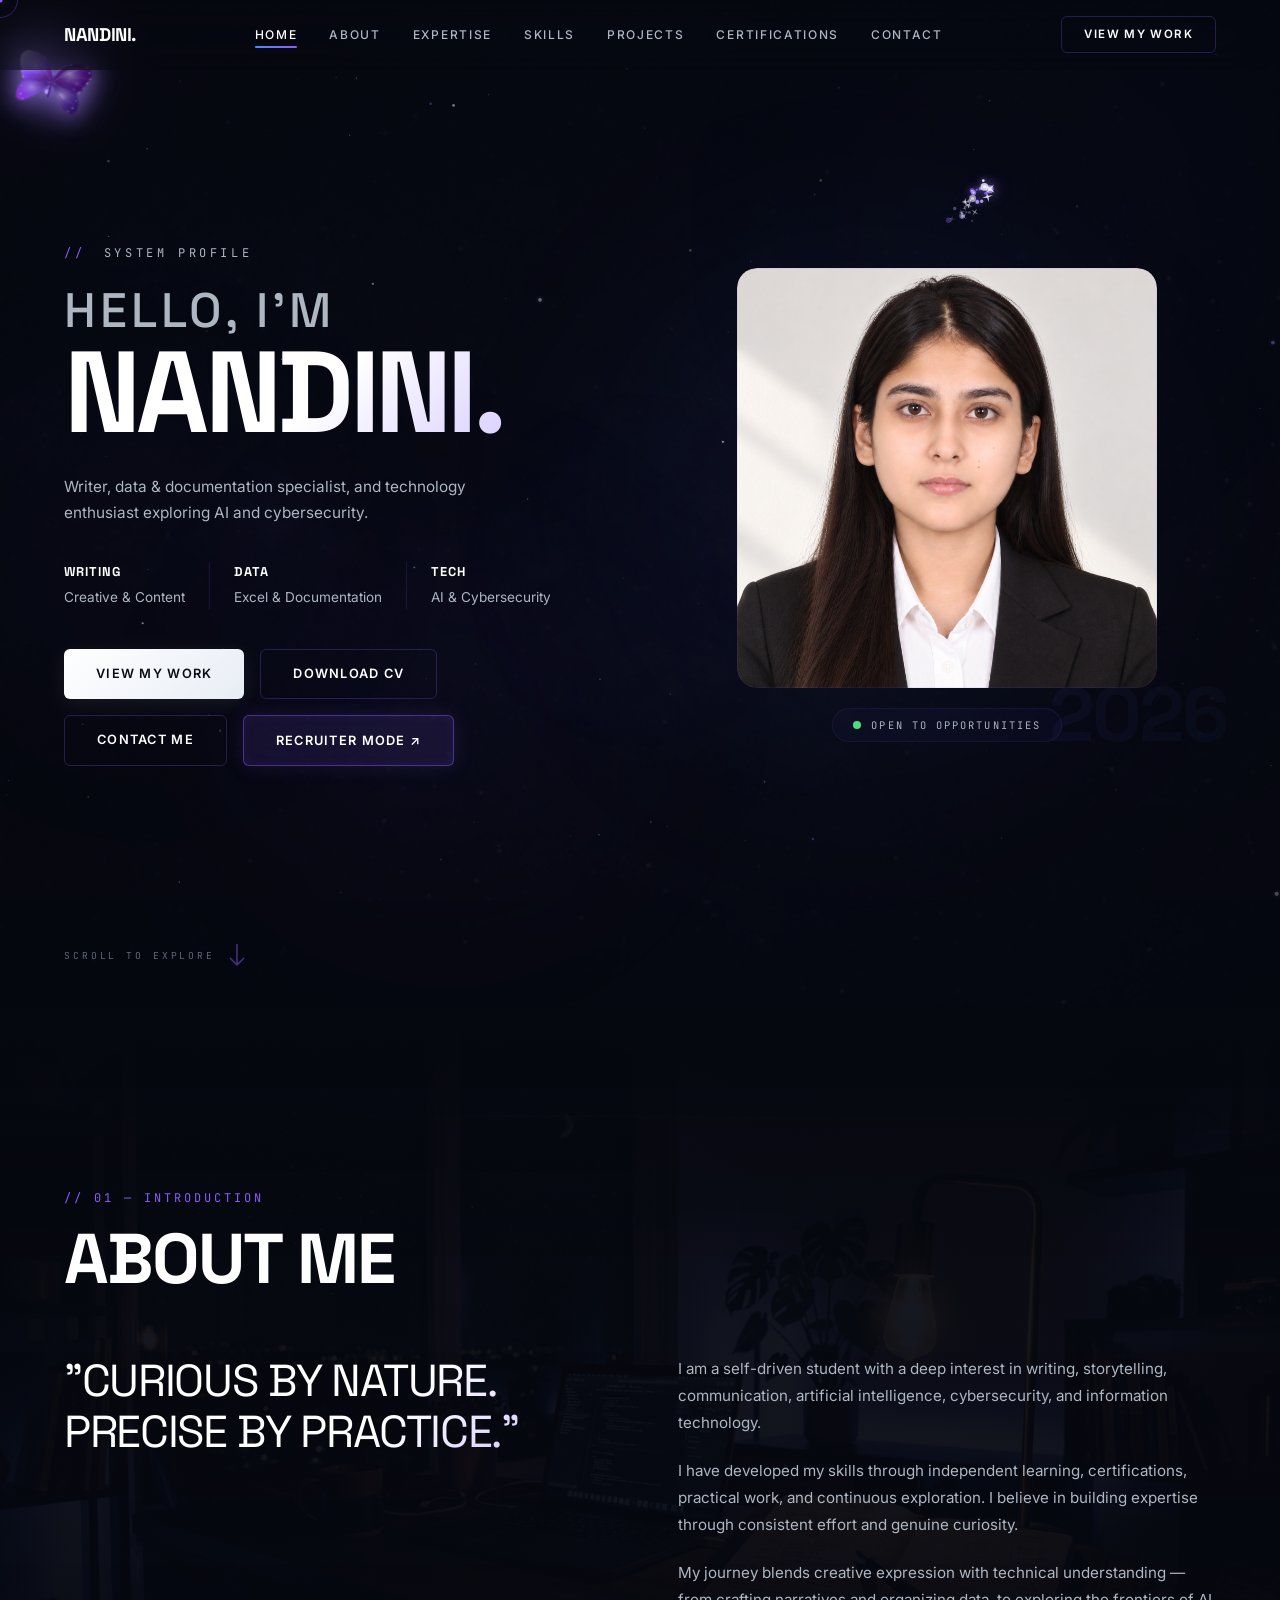
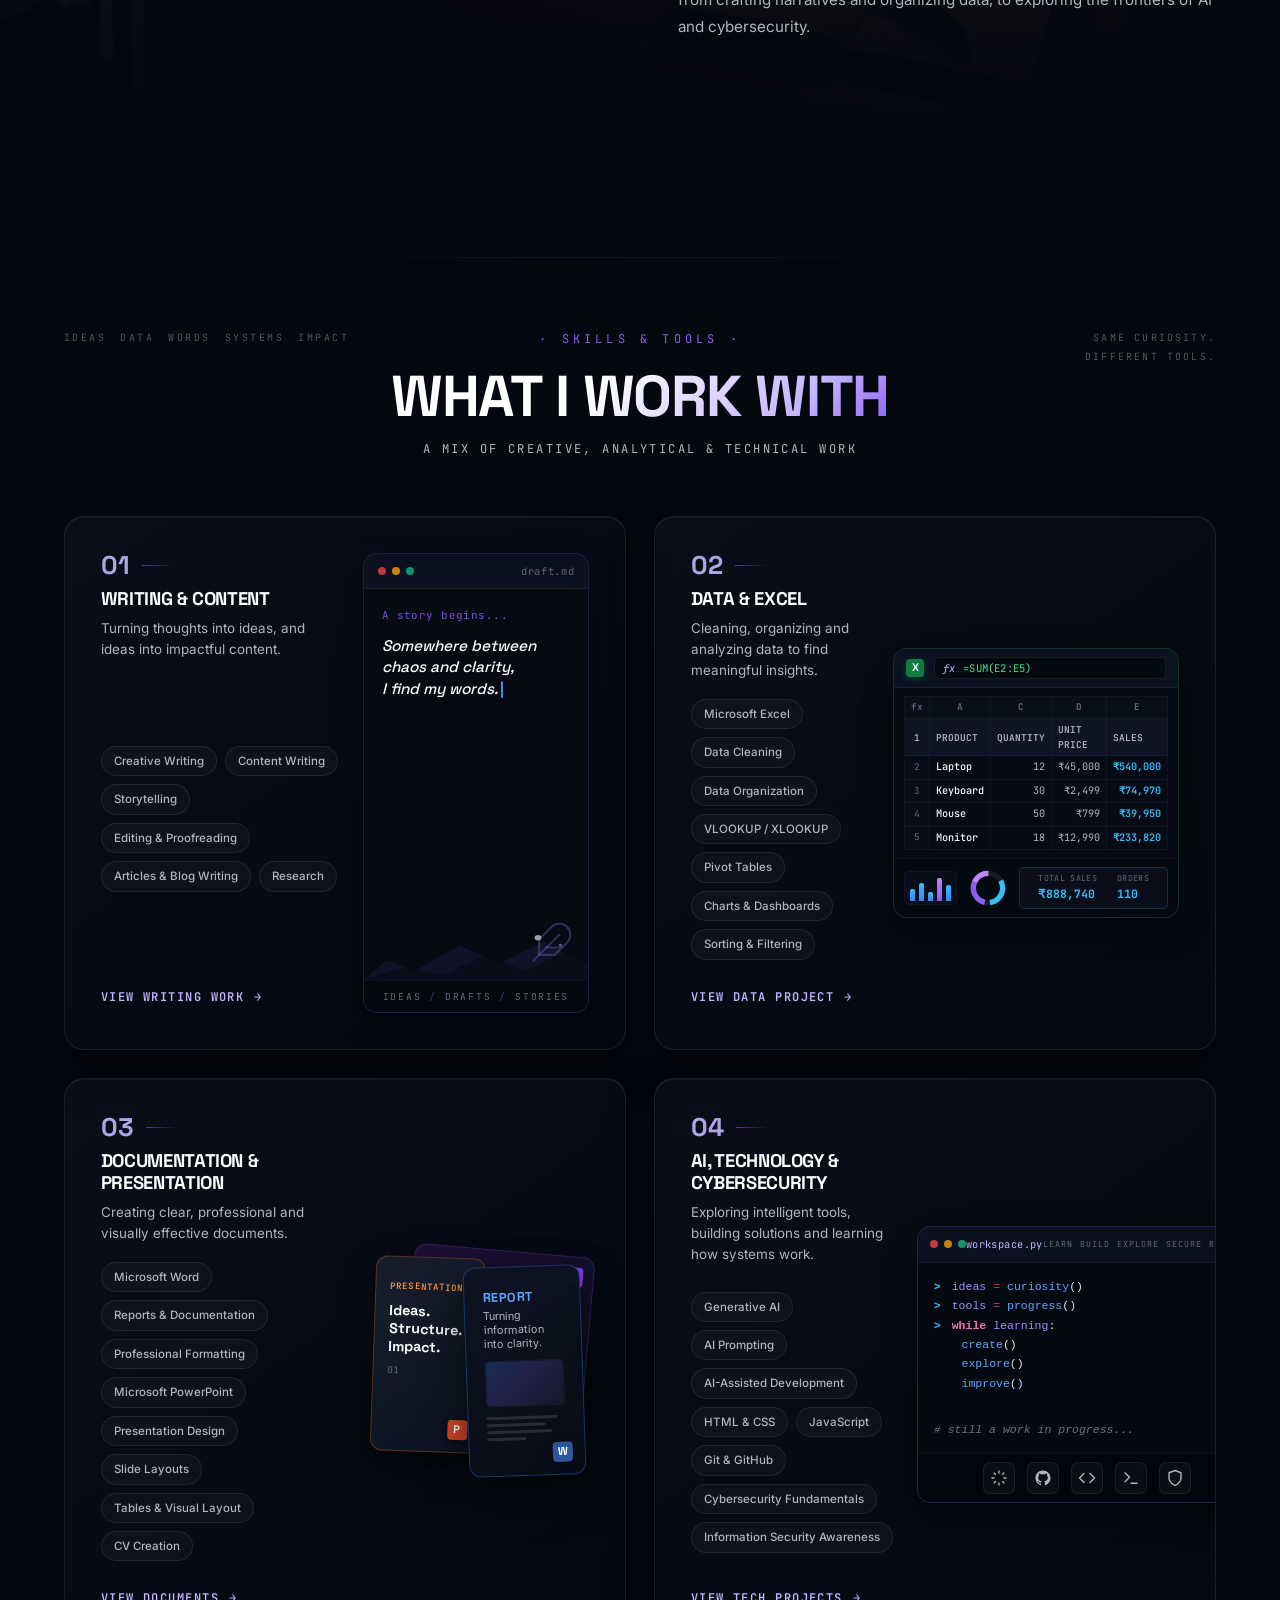
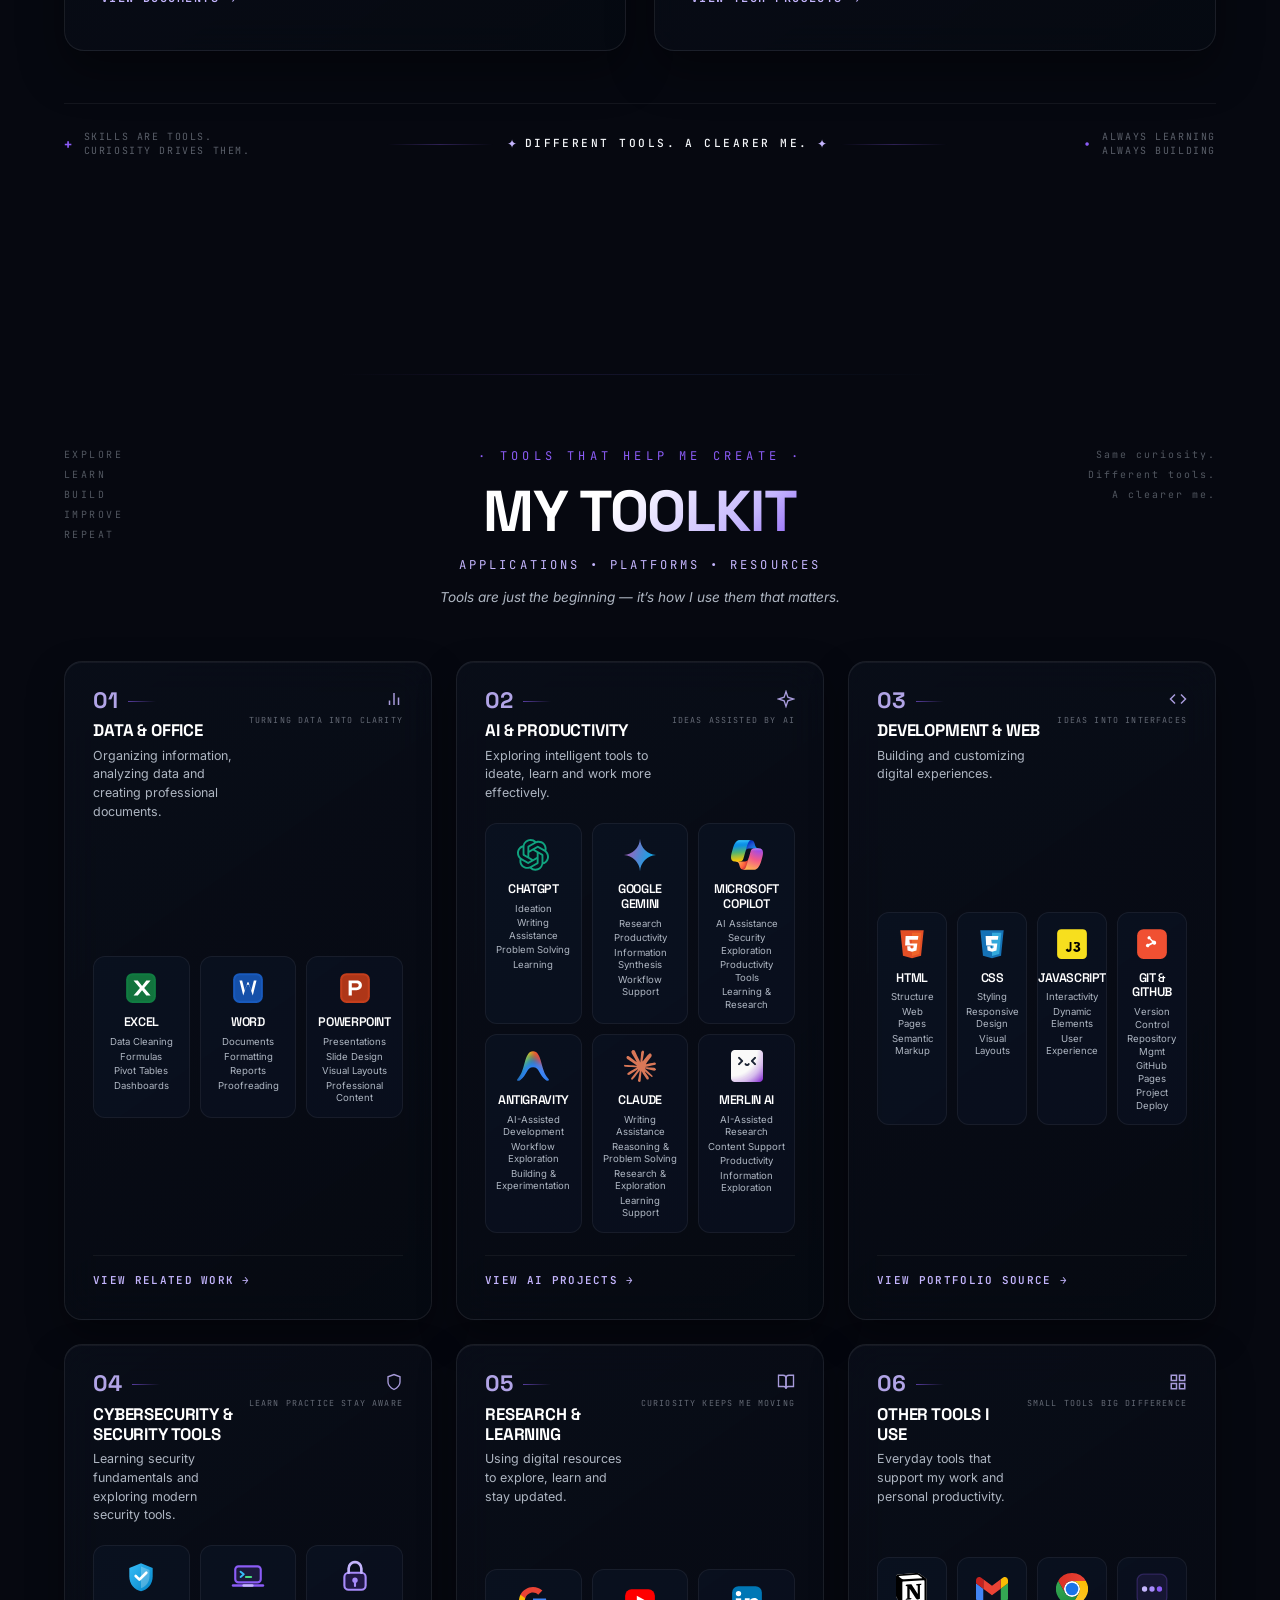
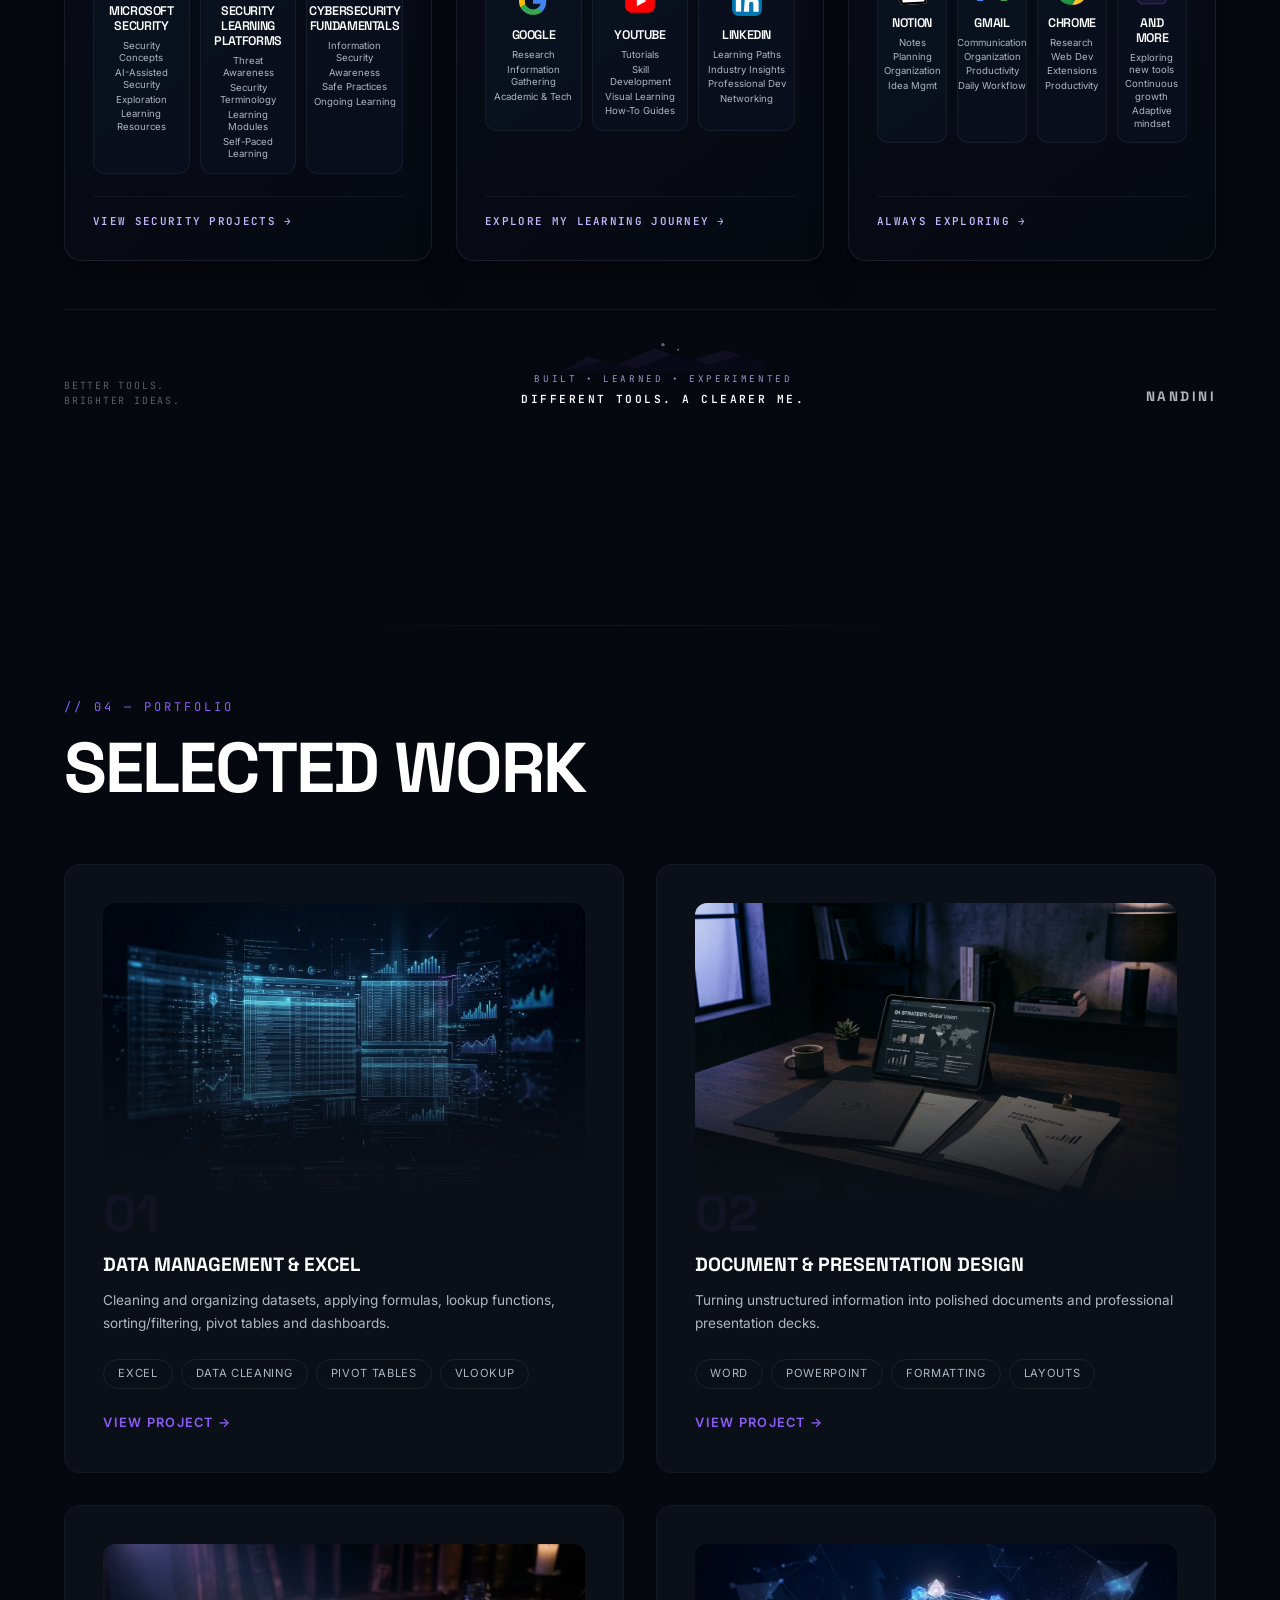
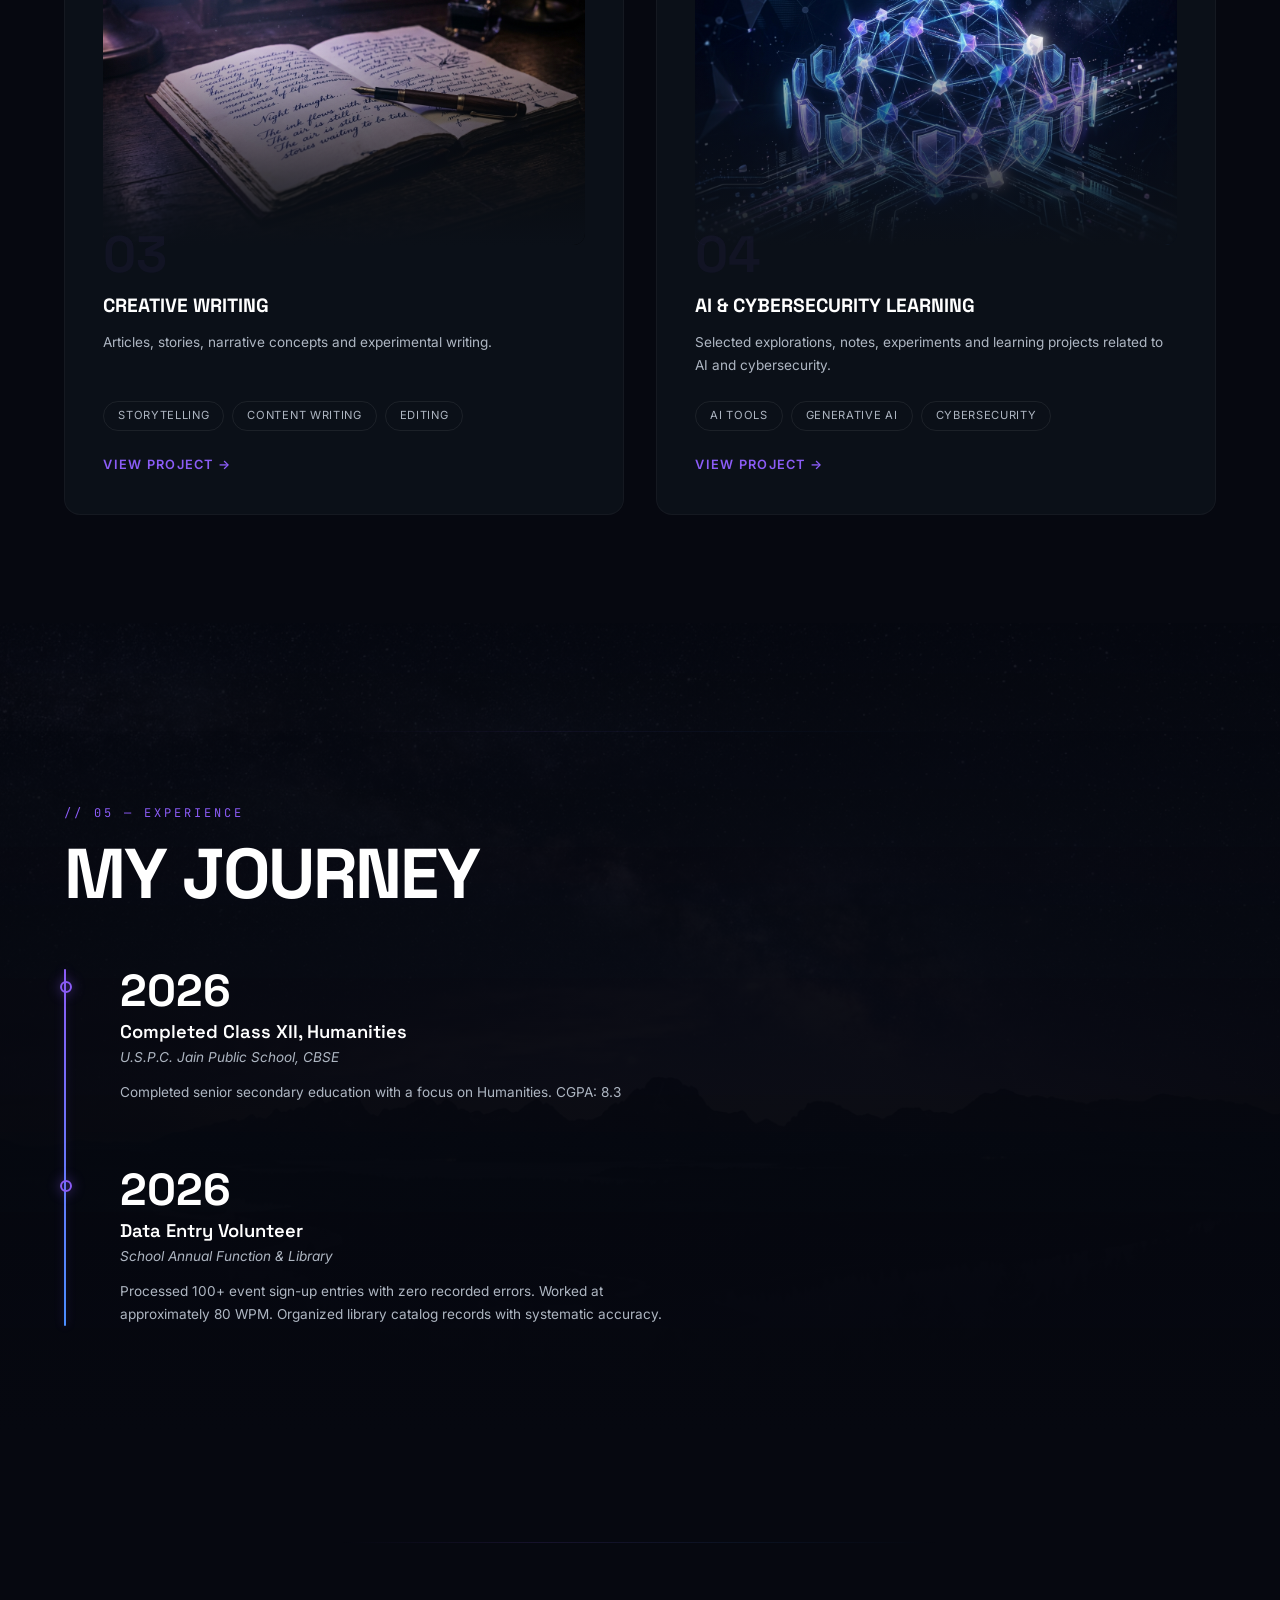
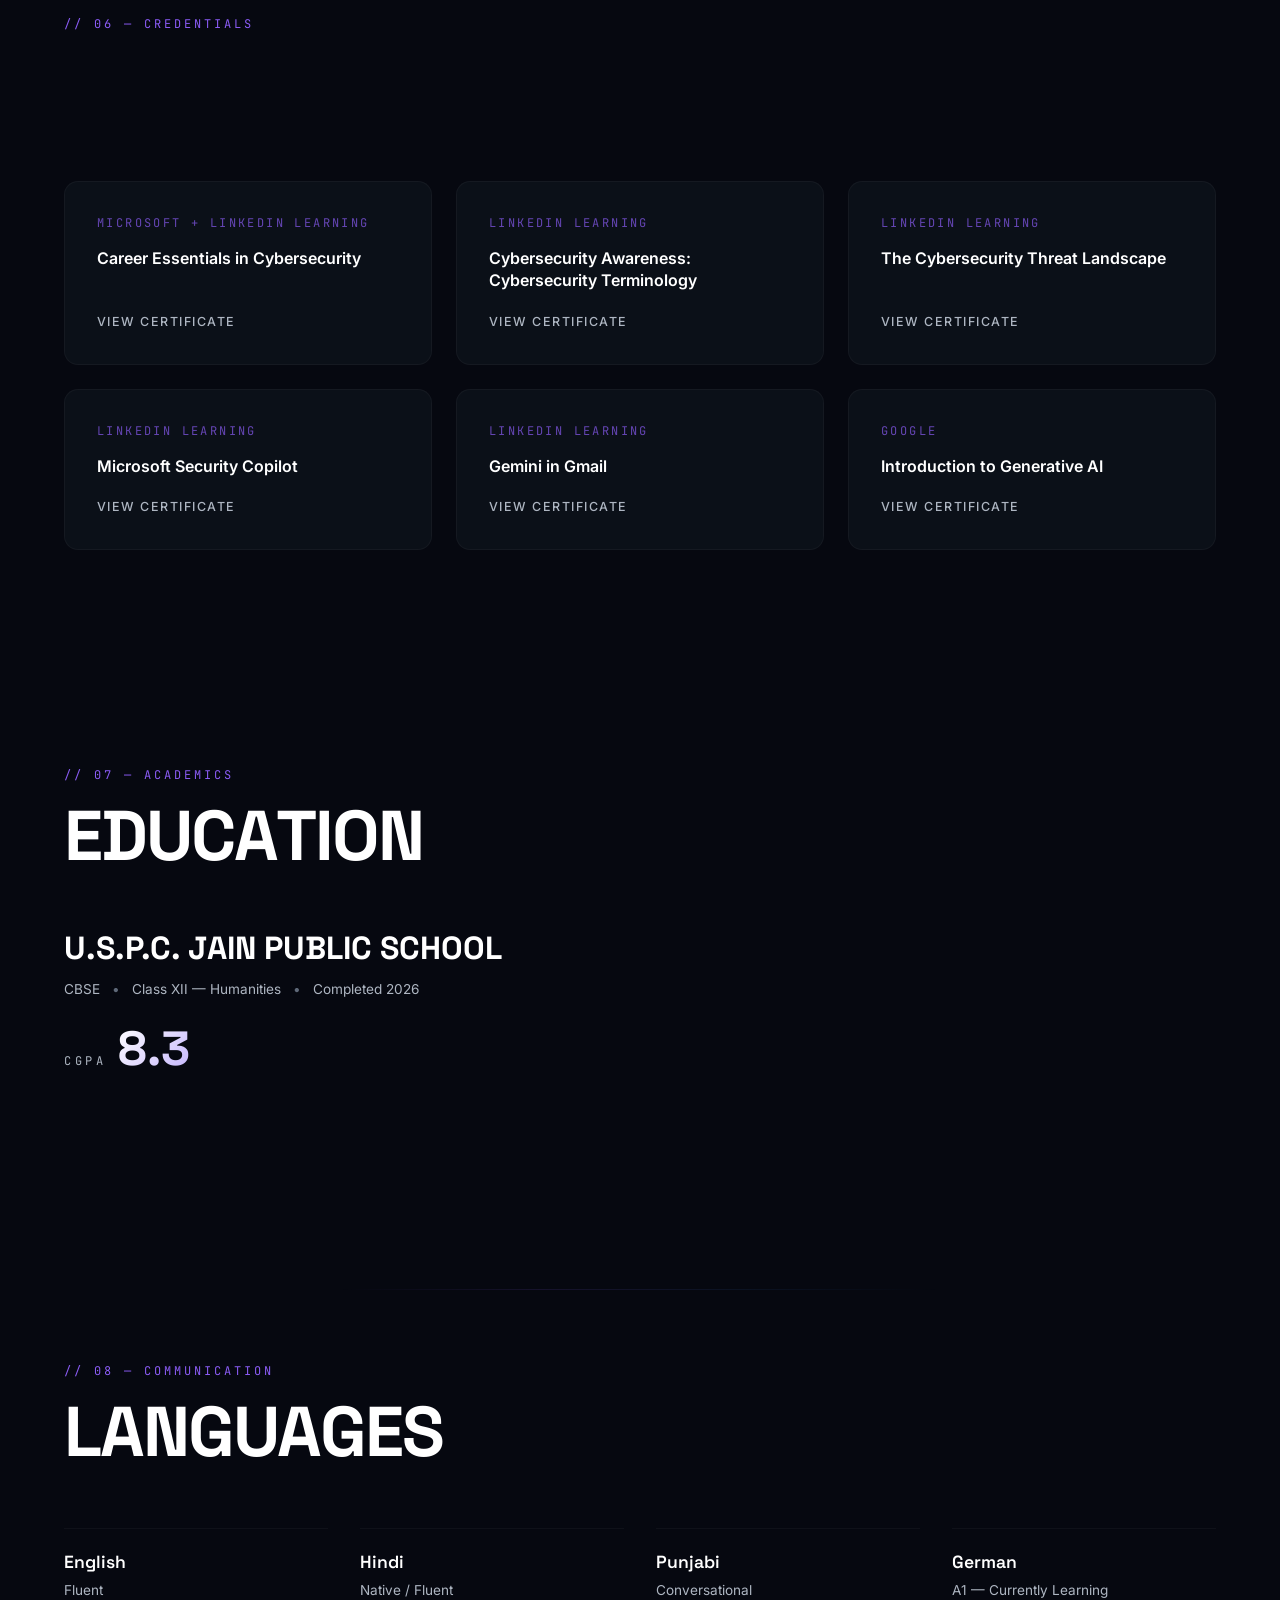
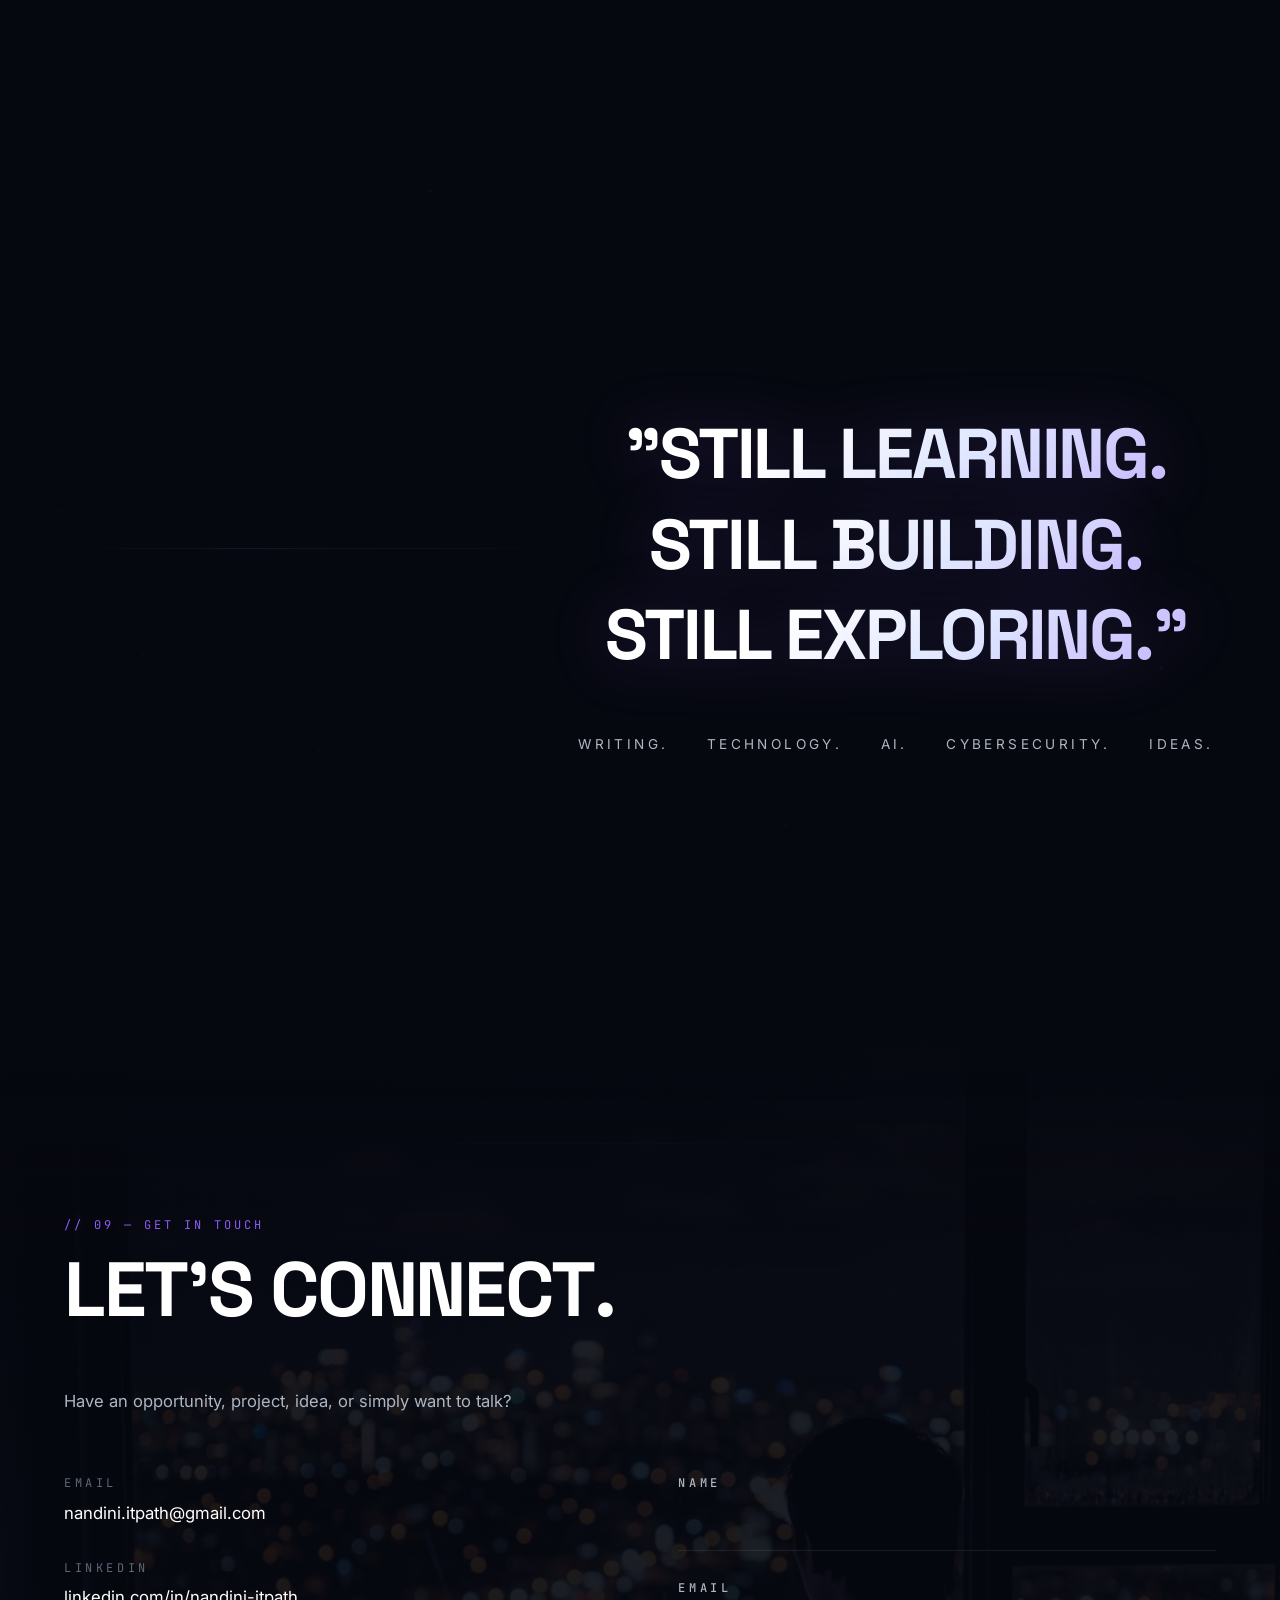
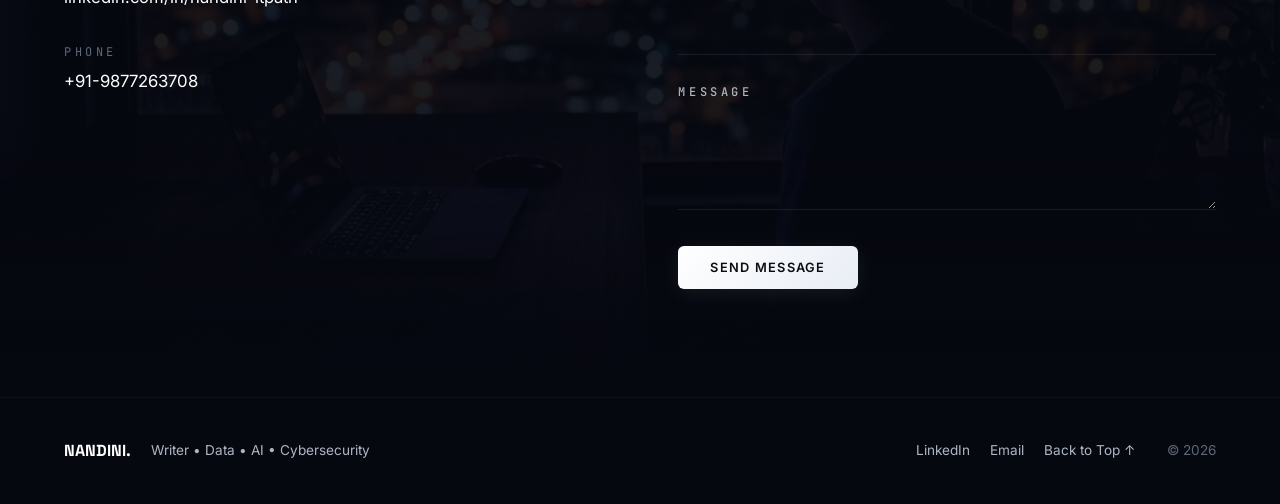
==== commit 7e59b1ed: "Improve Butterfly" ====
--- a/index.html
+++ b/index.html
@@ -56,56 +56,123 @@
     <!-- ==================== GRAIN OVERLAY ==================== -->
     <div class="grain-overlay"></div>
 
-    <!-- ==================== BUTTERFLY ==================== -->
-    <div id="butterfly" class="butterfly" aria-hidden="true">
-        <svg class="butterfly-svg" viewBox="0 0 120 100" fill="none" xmlns="http://www.w3.org/2000/svg">
-            <defs>
-                <linearGradient id="bfW1" x1="0%" y1="0%" x2="100%" y2="100%">
-                    <stop offset="0%" stop-color="#7c3aed"/>
-                    <stop offset="35%" stop-color="#8b5cf6"/>
-                    <stop offset="70%" stop-color="#a78bfa"/>
-                    <stop offset="100%" stop-color="#ddd6fe"/>
-                </linearGradient>
-                <linearGradient id="bfW2" x1="0%" y1="100%" x2="100%" y2="0%">
-                    <stop offset="0%" stop-color="#5b21b6"/>
-                    <stop offset="50%" stop-color="#7c3aed"/>
-                    <stop offset="100%" stop-color="#818cf8"/>
-                </linearGradient>
-                <radialGradient id="bfShine" cx="30%" cy="30%" r="65%">
-                    <stop offset="0%" stop-color="rgba(221,214,254,0.4)"/>
-                    <stop offset="100%" stop-color="rgba(221,214,254,0)"/>
-                </radialGradient>
-                <filter id="bfGlow" x="-40%" y="-40%" width="180%" height="180%">
-                    <feGaussianBlur in="SourceGraphic" stdDeviation="2" result="blur"/>
-                    <feComposite in="SourceGraphic" in2="blur" operator="over"/>
-                </filter>
-            </defs>
-            <g class="wing wing-l" filter="url(#bfGlow)">
-                <path d="M60,50 C55,28 38,8 18,14 C4,19 2,35 14,44 C26,52 50,52 60,50Z" fill="url(#bfW1)" opacity="0.82"/>
-                <path d="M60,50 C54,56 35,70 22,63 C13,58 16,47 36,48 C49,49 58,50 60,50Z" fill="url(#bfW2)" opacity="0.7"/>
-                <path d="M60,50 C55,28 38,8 18,14 C4,19 2,35 14,44 C26,52 50,52 60,50Z" fill="url(#bfShine)"/>
-                <path d="M57,47 C50,32 36,18 22,20" stroke="rgba(221,214,254,0.2)" stroke-width="0.4" fill="none"/>
-                <path d="M58,48 C48,40 32,34 19,37" stroke="rgba(196,181,253,0.12)" stroke-width="0.3" fill="none"/>
-                <circle cx="28" cy="25" r="2.5" fill="rgba(196,181,253,0.15)"/>
-                <circle cx="22" cy="40" r="1.5" fill="rgba(221,214,254,0.12)"/>
-            </g>
-            <g class="wing wing-r" filter="url(#bfGlow)">
-                <path d="M60,50 C65,28 82,8 102,14 C116,19 118,35 106,44 C94,52 70,52 60,50Z" fill="url(#bfW1)" opacity="0.82"/>
-                <path d="M60,50 C66,56 85,70 98,63 C107,58 104,47 84,48 C71,49 62,50 60,50Z" fill="url(#bfW2)" opacity="0.7"/>
-                <path d="M60,50 C65,28 82,8 102,14 C116,19 118,35 106,44 C94,52 70,52 60,50Z" fill="url(#bfShine)"/>
-                <path d="M63,47 C70,32 84,18 98,20" stroke="rgba(221,214,254,0.2)" stroke-width="0.4" fill="none"/>
-                <path d="M62,48 C72,40 88,34 101,37" stroke="rgba(196,181,253,0.12)" stroke-width="0.3" fill="none"/>
-                <circle cx="92" cy="25" r="2.5" fill="rgba(196,181,253,0.15)"/>
-                <circle cx="98" cy="40" r="1.5" fill="rgba(221,214,254,0.12)"/>
-            </g>
-            <ellipse cx="60" cy="50" rx="2.2" ry="11" fill="#4c1d95"/>
-            <ellipse cx="60" cy="50" rx="1.5" ry="9" fill="#5b21b6"/>
-            <ellipse cx="60" cy="40" rx="2" ry="3" fill="#6d28d9"/>
-            <path d="M59,37 C56,28 49,22 45,20" stroke="#8b5cf6" stroke-width="0.6" fill="none" stroke-linecap="round"/>
-            <path d="M61,37 C64,28 71,22 75,20" stroke="#8b5cf6" stroke-width="0.6" fill="none" stroke-linecap="round"/>
-            <circle cx="45" cy="20" r="1" fill="#c4b5fd"/>
-            <circle cx="75" cy="20" r="1" fill="#c4b5fd"/>
-        </svg>
+    <!-- ==================== BUTTERFLY LAYER ==================== -->
+    <div class="butterfly-layer" id="butterflyLayer" aria-hidden="true">
+        <canvas id="butterflyCanvas" class="butterfly-canvas"></canvas>
+        <div id="butterfly" class="butterfly">
+            <svg class="butterfly-svg" viewBox="0 0 120 100" fill="none" xmlns="http://www.w3.org/2000/svg">
+                <defs>
+                    <!-- Forewing Gradient: Deep indigo to luminous violet and lilac -->
+                    <linearGradient id="bfFW" x1="60" y1="44" x2="16" y2="8" gradientUnits="userSpaceOnUse">
+                        <stop offset="0%" stop-color="#3b0764"/>
+                        <stop offset="20%" stop-color="#581c87"/>
+                        <stop offset="45%" stop-color="#7c3aed"/>
+                        <stop offset="75%" stop-color="#a78bfa"/>
+                        <stop offset="100%" stop-color="#ddd6fe"/>
+                    </linearGradient>
+                    <!-- Hindwing Gradient -->
+                    <linearGradient id="bfHW" x1="60" y1="48" x2="26" y2="82" gradientUnits="userSpaceOnUse">
+                        <stop offset="0%" stop-color="#2e1065"/>
+                        <stop offset="30%" stop-color="#4c1d95"/>
+                        <stop offset="65%" stop-color="#6d28d9"/>
+                        <stop offset="100%" stop-color="#9333ea"/>
+                    </linearGradient>
+                    <!-- Internal Wing Shimmer -->
+                    <radialGradient id="bfShim" cx="42%" cy="36%" r="58%">
+                        <stop offset="0%" stop-color="rgba(245, 243, 255, 0.45)"/>
+                        <stop offset="45%" stop-color="rgba(196, 181, 253, 0.22)"/>
+                        <stop offset="100%" stop-color="rgba(124, 58, 237, 0)"/>
+                    </radialGradient>
+                    <!-- Wing Glow Filter -->
+                    <filter id="bfGlow" x="-30%" y="-30%" width="160%" height="160%">
+                        <feGaussianBlur in="SourceGraphic" stdDeviation="1.2" result="blur"/>
+                        <feComposite in="SourceGraphic" in2="blur" operator="over"/>
+                    </filter>
+                </defs>
+
+                <!-- Left Wing (Forewing + Hindwing + Veins + Dust) -->
+                <g class="wing wing-l" filter="url(#bfGlow)">
+                    <!-- Forewing Base -->
+                    <path d="M60 44 C56 28, 44 8, 18 10 C8 11, 4 22, 10 32 C14 38, 12 44, 18 50 C26 56, 42 50, 60 44 Z" fill="url(#bfFW)" opacity="0.9"/>
+                    <!-- Forewing Core Shimmer -->
+                    <path d="M58 44 C52 30, 40 14, 20 15 C12 16, 8 24, 14 32 C18 38, 20 44, 28 48 C38 52, 50 48, 58 44 Z" fill="url(#bfShim)"/>
+
+                    <!-- Hindwing Base -->
+                    <path d="M60 48 C52 56, 38 78, 24 82 C14 85, 12 68, 18 58 C22 50, 32 48, 44 48 C52 48, 58 48, 60 48 Z" fill="url(#bfHW)" opacity="0.85"/>
+                    <path d="M60 48 C52 56, 38 78, 24 82 C14 85, 12 68, 18 58 C22 50, 32 48, 44 48 C52 48, 58 48, 60 48 Z" fill="url(#bfShim)"/>
+
+                    <!-- Radiating Wing Veins (Forewing) -->
+                    <path d="M58 44 C46 32, 32 18, 19 12" stroke="rgba(245, 243, 255, 0.45)" stroke-width="0.6" stroke-linecap="round"/>
+                    <path d="M42 28 C32 20, 22 16, 15 17" stroke="rgba(221, 214, 254, 0.3)" stroke-width="0.45" stroke-linecap="round"/>
+                    <path d="M38 34 C26 28, 16 26, 9 28" stroke="rgba(221, 214, 254, 0.3)" stroke-width="0.45" stroke-linecap="round"/>
+                    <path d="M40 38 C30 38, 20 38, 13 40" stroke="rgba(221, 214, 254, 0.28)" stroke-width="0.45" stroke-linecap="round"/>
+                    <path d="M44 44 C34 46, 24 48, 18 50" stroke="rgba(221, 214, 254, 0.25)" stroke-width="0.45" stroke-linecap="round"/>
+
+                    <!-- Radiating Wing Veins (Hindwing) -->
+                    <path d="M58 50 C48 62, 36 74, 24 80" stroke="rgba(221, 214, 254, 0.35)" stroke-width="0.55" stroke-linecap="round"/>
+                    <path d="M52 54 C42 62, 28 68, 18 68" stroke="rgba(221, 214, 254, 0.25)" stroke-width="0.45" stroke-linecap="round"/>
+                    <path d="M48 50 C36 54, 26 56, 18 58" stroke="rgba(221, 214, 254, 0.22)" stroke-width="0.45" stroke-linecap="round"/>
+
+                    <!-- Starry Marginal Nodes / Dust -->
+                    <circle cx="17" cy="12" r="1.1" fill="#ffffff" opacity="0.95"/>
+                    <circle cx="11" cy="18" r="0.9" fill="#ede9fe" opacity="0.85"/>
+                    <circle cx="8" cy="26" r="0.8" fill="#ffffff" opacity="0.8"/>
+                    <circle cx="10" cy="33" r="0.9" fill="#ede9fe" opacity="0.85"/>
+                    <circle cx="14" cy="42" r="0.8" fill="#c4b5fd" opacity="0.8"/>
+                    <circle cx="18" cy="49" r="0.9" fill="#ffffff" opacity="0.85"/>
+                    <circle cx="19" cy="62" r="0.8" fill="#c4b5fd" opacity="0.75"/>
+                    <circle cx="21" cy="74" r="0.9" fill="#ede9fe" opacity="0.85"/>
+                    <circle cx="26" cy="80" r="0.7" fill="#ffffff" opacity="0.75"/>
+                </g>
+
+                <!-- Right Wing (Forewing + Hindwing + Veins + Dust) -->
+                <g class="wing wing-r" filter="url(#bfGlow)">
+                    <!-- Forewing Base -->
+                    <path d="M60 44 C64 28, 76 8, 102 10 C112 11, 116 22, 110 32 C106 38, 108 44, 102 50 C94 56, 78 50, 60 44 Z" fill="url(#bfFW)" opacity="0.9"/>
+                    <!-- Forewing Core Shimmer -->
+                    <path d="M62 44 C68 30, 80 14, 100 15 C108 16, 112 24, 106 32 C102 38, 100 44, 92 48 C82 52, 70 48, 62 44 Z" fill="url(#bfShim)"/>
+
+                    <!-- Hindwing Base -->
+                    <path d="M60 48 C68 56, 82 78, 96 82 C106 85, 108 68, 102 58 C98 50, 88 48, 76 48 C68 48, 62 48, 60 48 Z" fill="url(#bfHW)" opacity="0.85"/>
+                    <path d="M60 48 C68 56, 82 78, 96 82 C106 85, 108 68, 102 58 C98 50, 88 48, 76 48 C68 48, 62 48, 60 48 Z" fill="url(#bfShim)"/>
+
+                    <!-- Radiating Wing Veins (Forewing) -->
+                    <path d="M62 44 C74 32, 88 18, 101 12" stroke="rgba(245, 243, 255, 0.45)" stroke-width="0.6" stroke-linecap="round"/>
+                    <path d="M78 28 C88 20, 98 16, 105 17" stroke="rgba(221, 214, 254, 0.3)" stroke-width="0.45" stroke-linecap="round"/>
+                    <path d="M82 34 C94 28, 104 26, 111 28" stroke="rgba(221, 214, 254, 0.3)" stroke-width="0.45" stroke-linecap="round"/>
+                    <path d="M80 38 C90 38, 100 38, 107 40" stroke="rgba(221, 214, 254, 0.28)" stroke-width="0.45" stroke-linecap="round"/>
+                    <path d="M76 44 C86 46, 96 48, 102 50" stroke="rgba(221, 214, 254, 0.25)" stroke-width="0.45" stroke-linecap="round"/>
+
+                    <!-- Radiating Wing Veins (Hindwing) -->
+                    <path d="M62 50 C72 62, 84 74, 96 80" stroke="rgba(221, 214, 254, 0.35)" stroke-width="0.55" stroke-linecap="round"/>
+                    <path d="M68 54 C78 62, 92 68, 102 68" stroke="rgba(221, 214, 254, 0.25)" stroke-width="0.45" stroke-linecap="round"/>
+                    <path d="M72 50 C84 54, 94 56, 102 58" stroke="rgba(221, 214, 254, 0.22)" stroke-width="0.45" stroke-linecap="round"/>
+
+                    <!-- Starry Marginal Nodes / Dust -->
+                    <circle cx="103" cy="12" r="1.1" fill="#ffffff" opacity="0.95"/>
+                    <circle cx="109" cy="18" r="0.9" fill="#ede9fe" opacity="0.85"/>
+                    <circle cx="112" cy="26" r="0.8" fill="#ffffff" opacity="0.8"/>
+                    <circle cx="110" cy="33" r="0.9" fill="#ede9fe" opacity="0.85"/>
+                    <circle cx="106" cy="42" r="0.8" fill="#c4b5fd" opacity="0.8"/>
+                    <circle cx="102" cy="49" r="0.9" fill="#ffffff" opacity="0.85"/>
+                    <circle cx="101" cy="62" r="0.8" fill="#c4b5fd" opacity="0.75"/>
+                    <circle cx="99" cy="74" r="0.9" fill="#ede9fe" opacity="0.85"/>
+                    <circle cx="94" cy="80" r="0.7" fill="#ffffff" opacity="0.75"/>
+                </g>
+
+                <!-- Center Slender Body & Antennae -->
+                <ellipse cx="60" cy="60" rx="1.6" ry="9" fill="#2e1065"/>
+                <ellipse cx="60" cy="60" rx="1.1" ry="7.5" fill="#4c1d95"/>
+                <ellipse cx="60" cy="46" rx="2.2" ry="5.5" fill="#3b0764"/>
+                <ellipse cx="60" cy="46" rx="1.5" ry="4" fill="#581c87"/>
+                <ellipse cx="60" cy="37" rx="1.8" ry="2.2" fill="#4c1d95"/>
+                <circle cx="60" cy="37" r="1.1" fill="#7c3aed"/>
+                <path d="M59 35 C56 24, 46 16, 40 14" stroke="#a78bfa" stroke-width="0.65" stroke-linecap="round" fill="none"/>
+                <path d="M61 35 C64 24, 74 16, 80 14" stroke="#a78bfa" stroke-width="0.65" stroke-linecap="round" fill="none"/>
+                <circle cx="40" cy="14" r="1.1" fill="#ede9fe"/>
+                <circle cx="80" cy="14" r="1.1" fill="#ede9fe"/>
+            </svg>
+        </div>
     </div>
 
     <!-- ==================== SHOOTING STARS ==================== -->
--- a/styles.css
+++ b/styles.css
@@ -61,18 +61,43 @@
 
 .grain-overlay{position:fixed;inset:0;z-index:1;pointer-events:none;opacity:.02;background-image:url("data:image/svg+xml,%3Csvg viewBox='0 0 256 256' xmlns='http://www.w3.org/2000/svg'%3E%3Cfilter id='n'%3E%3CfeTurbulence type='fractalNoise' baseFrequency='.85' numOctaves='4' stitchTiles='stitch'/%3E%3C/filter%3E%3Crect width='100%25' height='100%25' filter='url(%23n)'/%3E%3C/svg%3E");background-size:128px 128px}
 
-/* ── Butterfly ──────────────────────────────────────────────────── */
-.butterfly{position:fixed;z-index:4;pointer-events:none;width:52px;height:44px;top:20%;right:15%;opacity:0;transition:opacity 1.2s ease;will-change:transform,filter}
+/* ── Butterfly Layer & Canvas ───────────────────────────────────── */
+.butterfly-layer{position:fixed;inset:0;pointer-events:none;z-index:50;overflow:hidden}
+.butterfly-canvas{position:absolute;inset:0;width:100%;height:100%;pointer-events:none}
+.butterfly{position:absolute;pointer-events:none;width:82px;height:68px;top:20%;right:15%;opacity:0;transition:opacity 1.2s ease;will-change:transform,filter}
 .butterfly.visible{opacity:1}
-.butterfly-svg{width:100%;height:100%;overflow:visible;filter:drop-shadow(0 0 8px rgba(139,92,246,0.35))}
-.wing-l{transform-origin:60px 50px;animation:flapL 1.2s cubic-bezier(.45,.05,.55,.95) infinite}
-.wing-r{transform-origin:60px 50px;animation:flapR 1.2s cubic-bezier(.45,.05,.55,.95) infinite}
-@keyframes flapL{0%,100%{transform:perspective(220px) rotateY(0deg) rotateZ(0deg)}35%{transform:perspective(220px) rotateY(56deg) rotateZ(2deg)}65%{transform:perspective(220px) rotateY(16deg) rotateZ(-1deg)}}
-@keyframes flapR{0%,100%{transform:perspective(220px) rotateY(0deg) rotateZ(0deg)}35%{transform:perspective(220px) rotateY(-56deg) rotateZ(-2deg)}65%{transform:perspective(220px) rotateY(-16deg) rotateZ(1deg)}}
+.butterfly-svg{width:100%;height:100%;overflow:visible;filter:drop-shadow(0 0 12px rgba(167,139,250,0.55)) drop-shadow(0 0 24px rgba(139,92,246,0.28))}
+.wing-l{transform-origin:60px 46px;animation:flapL 3.2s cubic-bezier(.42,0,.25,1) infinite}
+.wing-r{transform-origin:60px 46px;animation:flapR 3.2s cubic-bezier(.42,0,.25,1) infinite;animation-delay:-0.06s}
+@keyframes flapL{
+  0%,100%{transform:perspective(300px) rotateY(0deg) rotateZ(0deg)}
+  8%{transform:perspective(300px) rotateY(56deg) rotateZ(2deg)}
+  16%{transform:perspective(300px) rotateY(8deg) rotateZ(-0.5deg)}
+  24%{transform:perspective(300px) rotateY(48deg) rotateZ(1.5deg)}
+  34%{transform:perspective(300px) rotateY(4deg) rotateZ(0deg)}
+  52%{transform:perspective(300px) rotateY(10deg) rotateZ(0.5deg)}
+  68%{transform:perspective(300px) rotateY(2deg) rotateZ(0deg)}
+  76%{transform:perspective(300px) rotateY(46deg) rotateZ(1.5deg)}
+  84%{transform:perspective(300px) rotateY(10deg) rotateZ(0deg)}
+  92%{transform:perspective(300px) rotateY(32deg) rotateZ(1deg)}
+}
+@keyframes flapR{
+  0%,100%{transform:perspective(300px) rotateY(0deg) rotateZ(0deg)}
+  8%{transform:perspective(300px) rotateY(-54deg) rotateZ(-2deg)}
+  16%{transform:perspective(300px) rotateY(-7deg) rotateZ(0.5deg)}
+  24%{transform:perspective(300px) rotateY(-46deg) rotateZ(-1.5deg)}
+  34%{transform:perspective(300px) rotateY(-3deg) rotateZ(0deg)}
+  52%{transform:perspective(300px) rotateY(-9deg) rotateZ(-0.5deg)}
+  68%{transform:perspective(300px) rotateY(-2deg) rotateZ(0deg)}
+  76%{transform:perspective(300px) rotateY(-44deg) rotateZ(-1.5deg)}
+  84%{transform:perspective(300px) rotateY(-9deg) rotateZ(0deg)}
+  92%{transform:perspective(300px) rotateY(-30deg) rotateZ(-1deg)}
+}
 
 /* Butterfly glow aura — delicate moonlight reflection */
-.butterfly::after{content:'';position:absolute;inset:-12px;border-radius:50%;background:radial-gradient(circle,rgba(139,92,246,0.18) 0%,rgba(124,58,237,0.06) 45%,transparent 70%);pointer-events:none;filter:blur(6px);transition:all .8s ease}
-.butterfly.brand-glow::after{inset:-18px;background:radial-gradient(circle,rgba(167,139,250,0.26) 0%,rgba(139,92,246,0.12) 50%,transparent 75%);filter:blur(8px)}
+.butterfly::after{content:'';position:absolute;inset:-14px;border-radius:50%;background:radial-gradient(circle,rgba(167,139,250,0.22) 0%,rgba(139,92,246,0.08) 45%,transparent 70%);pointer-events:none;filter:blur(8px);transition:opacity .6s ease,transform .6s ease;opacity:0.85}
+.butterfly.butterfly-glow::after{inset:-18px;background:radial-gradient(circle,rgba(196,181,253,0.35) 0%,rgba(167,139,250,0.16) 45%,transparent 75%);filter:blur(10px);opacity:1}
+.butterfly.brand-glow::after{inset:-20px;background:radial-gradient(circle,rgba(196,181,253,0.32) 0%,rgba(139,92,246,0.14) 50%,transparent 75%);filter:blur(10px)}
 
 /* ── Shooting Stars ─────────────────────────────────────────────── */
 .shooting-stars-container{position:fixed;inset:0;z-index:1;pointer-events:none;overflow:hidden}
@@ -593,7 +618,7 @@
   .hero-year{right:10px;bottom:10px}.scroll-indicator{display:none}
   .about-grid{grid-template-columns:1fr}.expertise-block{grid-template-columns:80px 1fr}.expertise-list{grid-column:2}
   .contact-grid{grid-template-columns:1fr}.languages-grid{grid-template-columns:repeat(2,1fr)}
-  .butterfly{width:42px;height:35px}
+  .butterfly{width:68px;height:56px}
 }
 @media(max-width:768px){
   .nav-links,.nav-cta{display:none}.hamburger{display:block}
@@ -601,7 +626,7 @@
   .projects-grid{grid-template-columns:1fr}.expertise-block{grid-template-columns:1fr;gap:16px;padding:32px 16px}.expertise-number{font-size:2.5rem}
   .cert-grid{grid-template-columns:1fr}
   .footer-content{flex-direction:column;text-align:center}.footer-left,.footer-right{flex-direction:column;gap:12px}
-  .ambient-orb{opacity:.18}.butterfly{width:35px;height:29px}
+  .ambient-orb{opacity:.18}.butterfly{width:56px;height:46px}
   .brand-section{min-height:80vh;padding:clamp(60px,10vh,120px) clamp(20px,5vw,40px)}
   .brand-glow-center{width:85vw;height:50vh;filter:blur(40px)}
   .brand-edge-left,.brand-edge-right{width:60px}
@@ -611,7 +636,7 @@
   .hero-capabilities{flex-direction:column;gap:16px}.capability{border-left:none;border-top:1px solid rgba(139,92,246,.1);padding:16px 0 0 0}.capability:first-child{border-top:none;padding-top:0}
   .hero-buttons{flex-direction:column;width:100%}.btn{width:100%;text-align:center}
   .languages-grid{grid-template-columns:1fr}.timeline{padding-left:28px}.timeline-dot{left:-32px}
-  .butterfly{width:28px;height:23px}
+  .butterfly{width:44px;height:36px}
 }
 
 /* ══════════════════════════════════════════════════════════════════
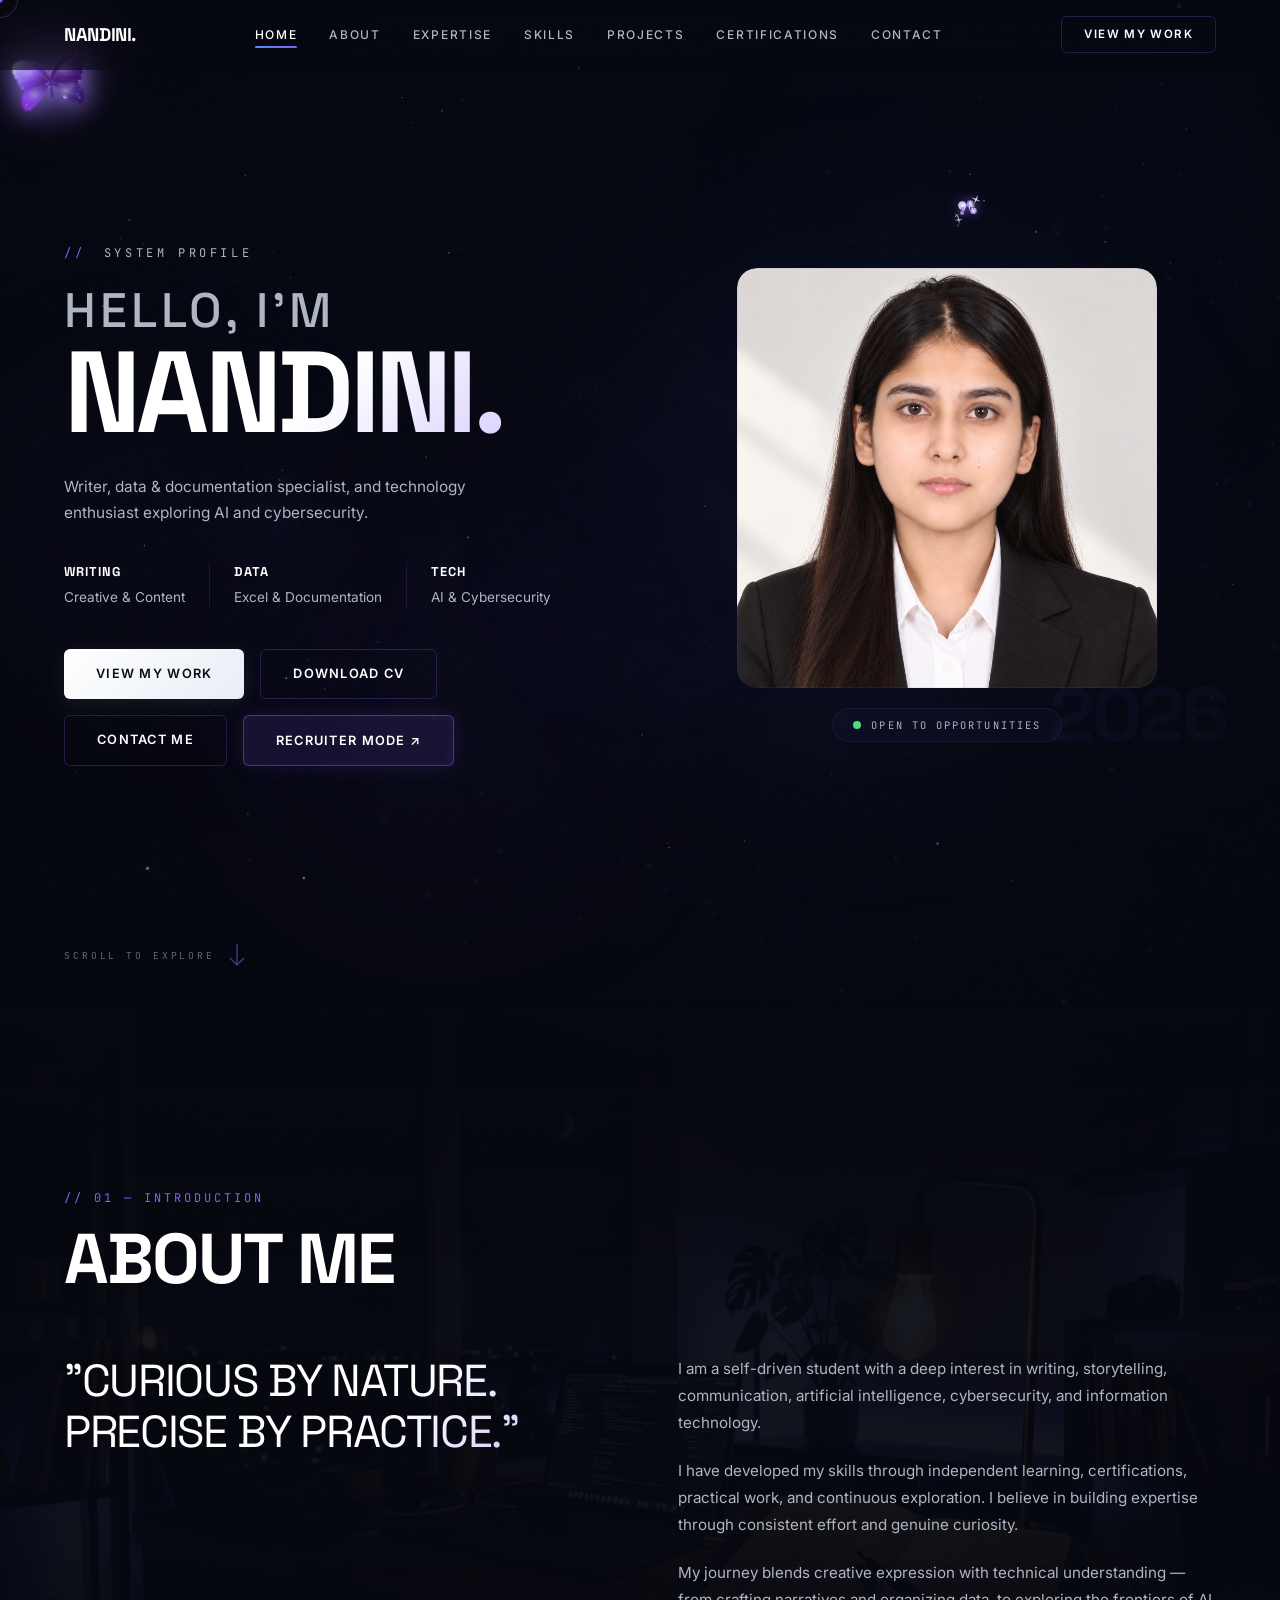
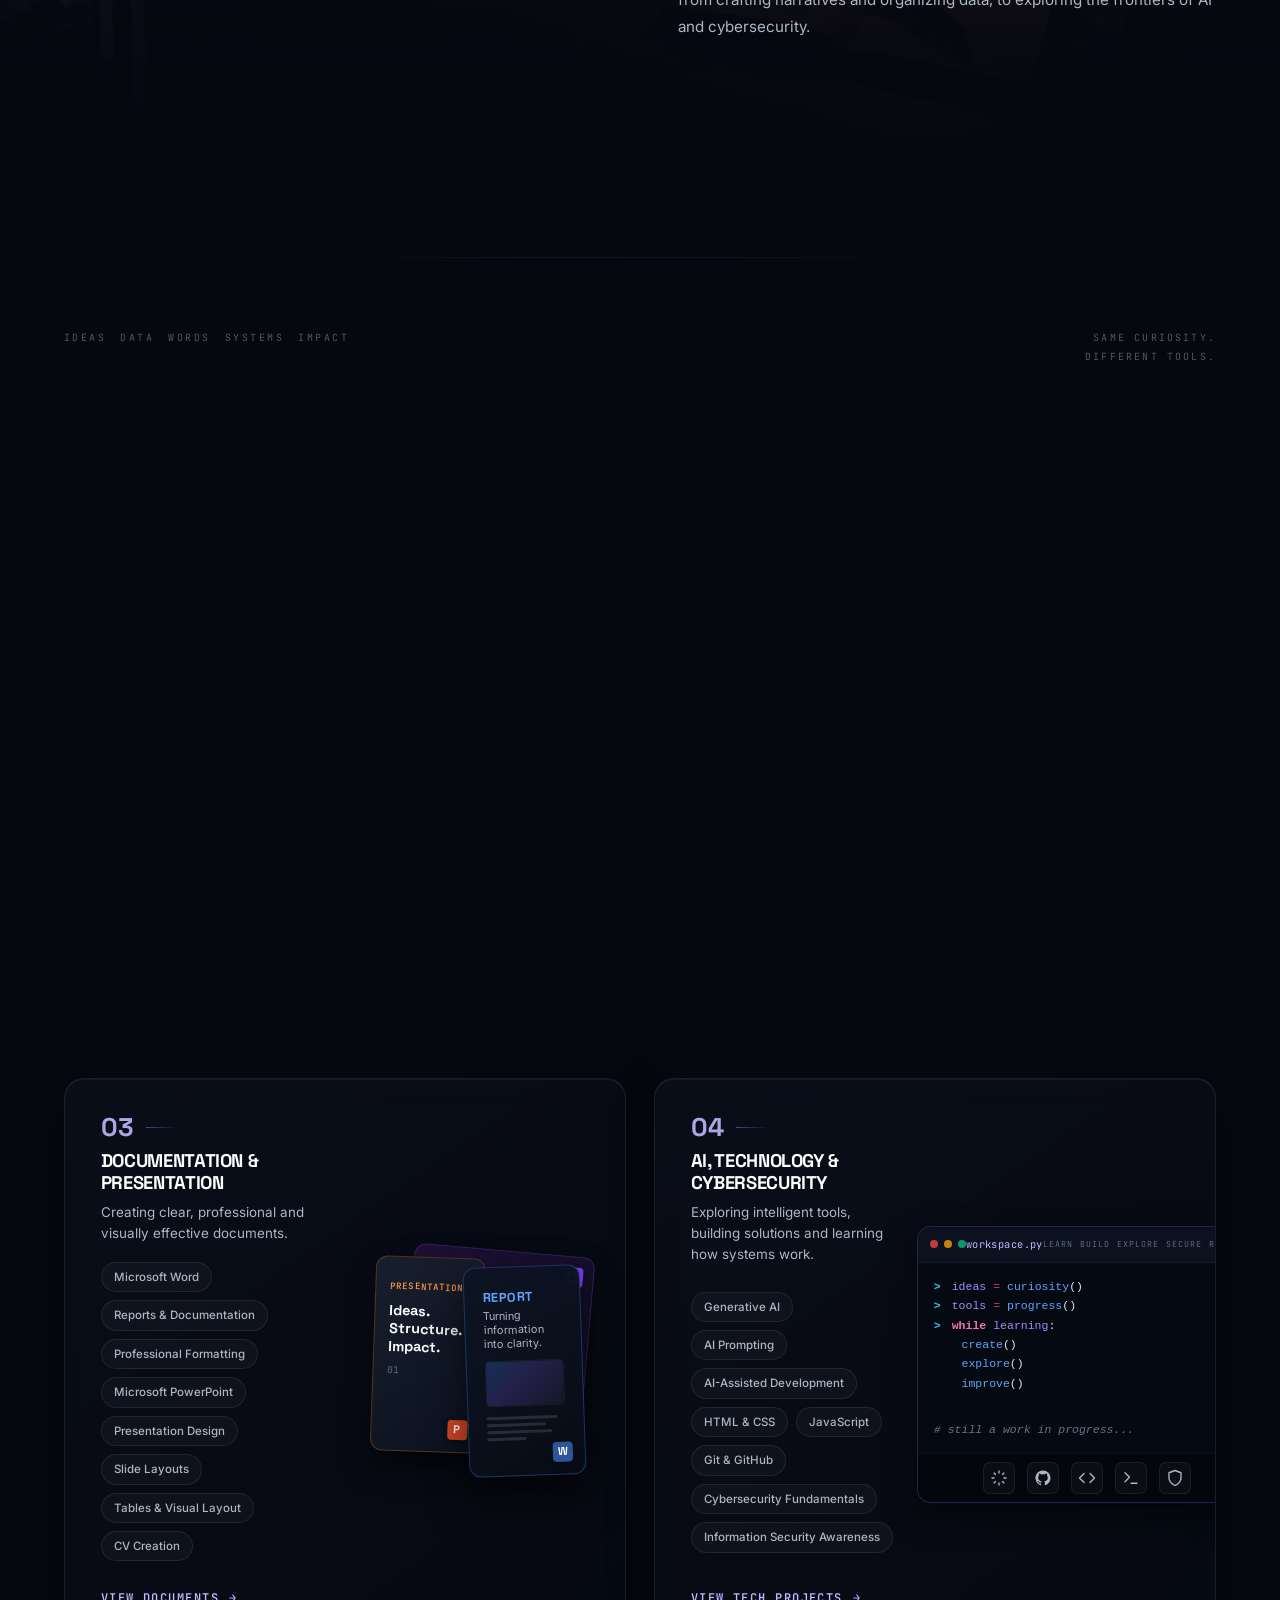
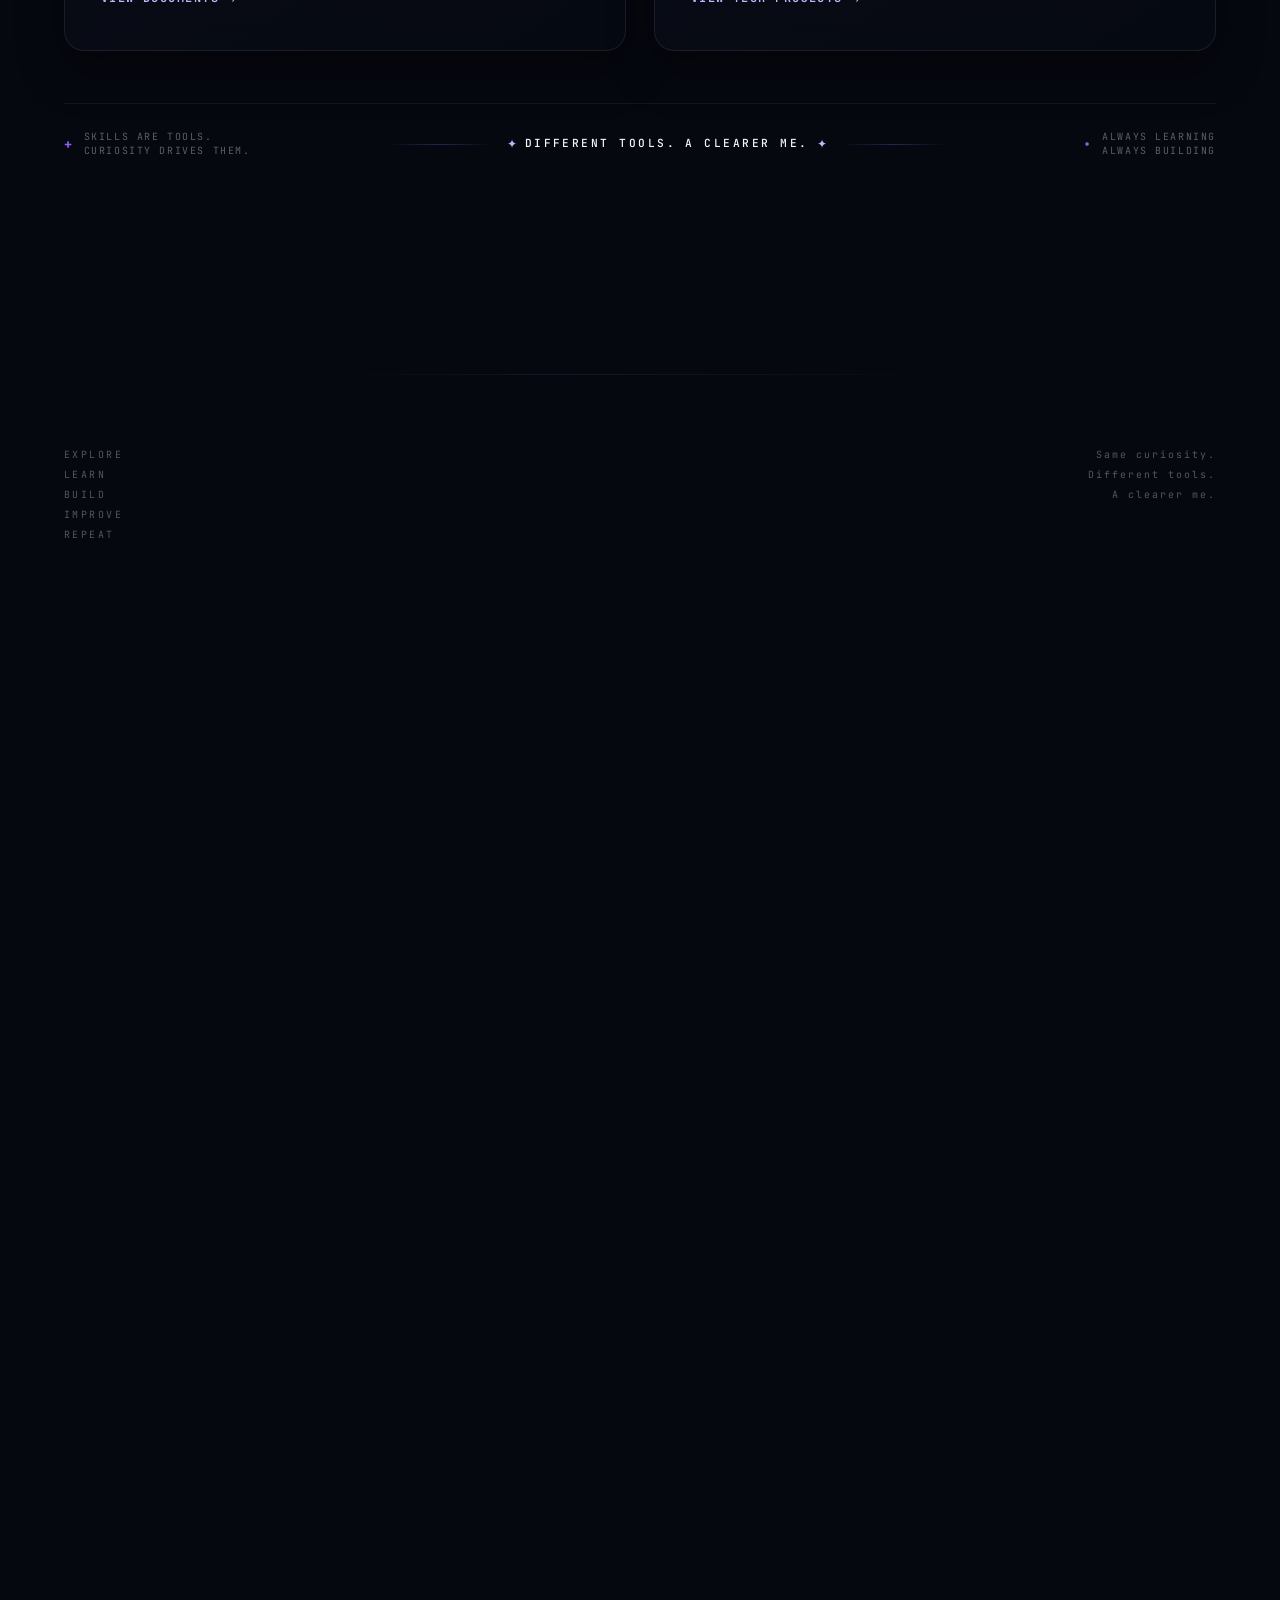
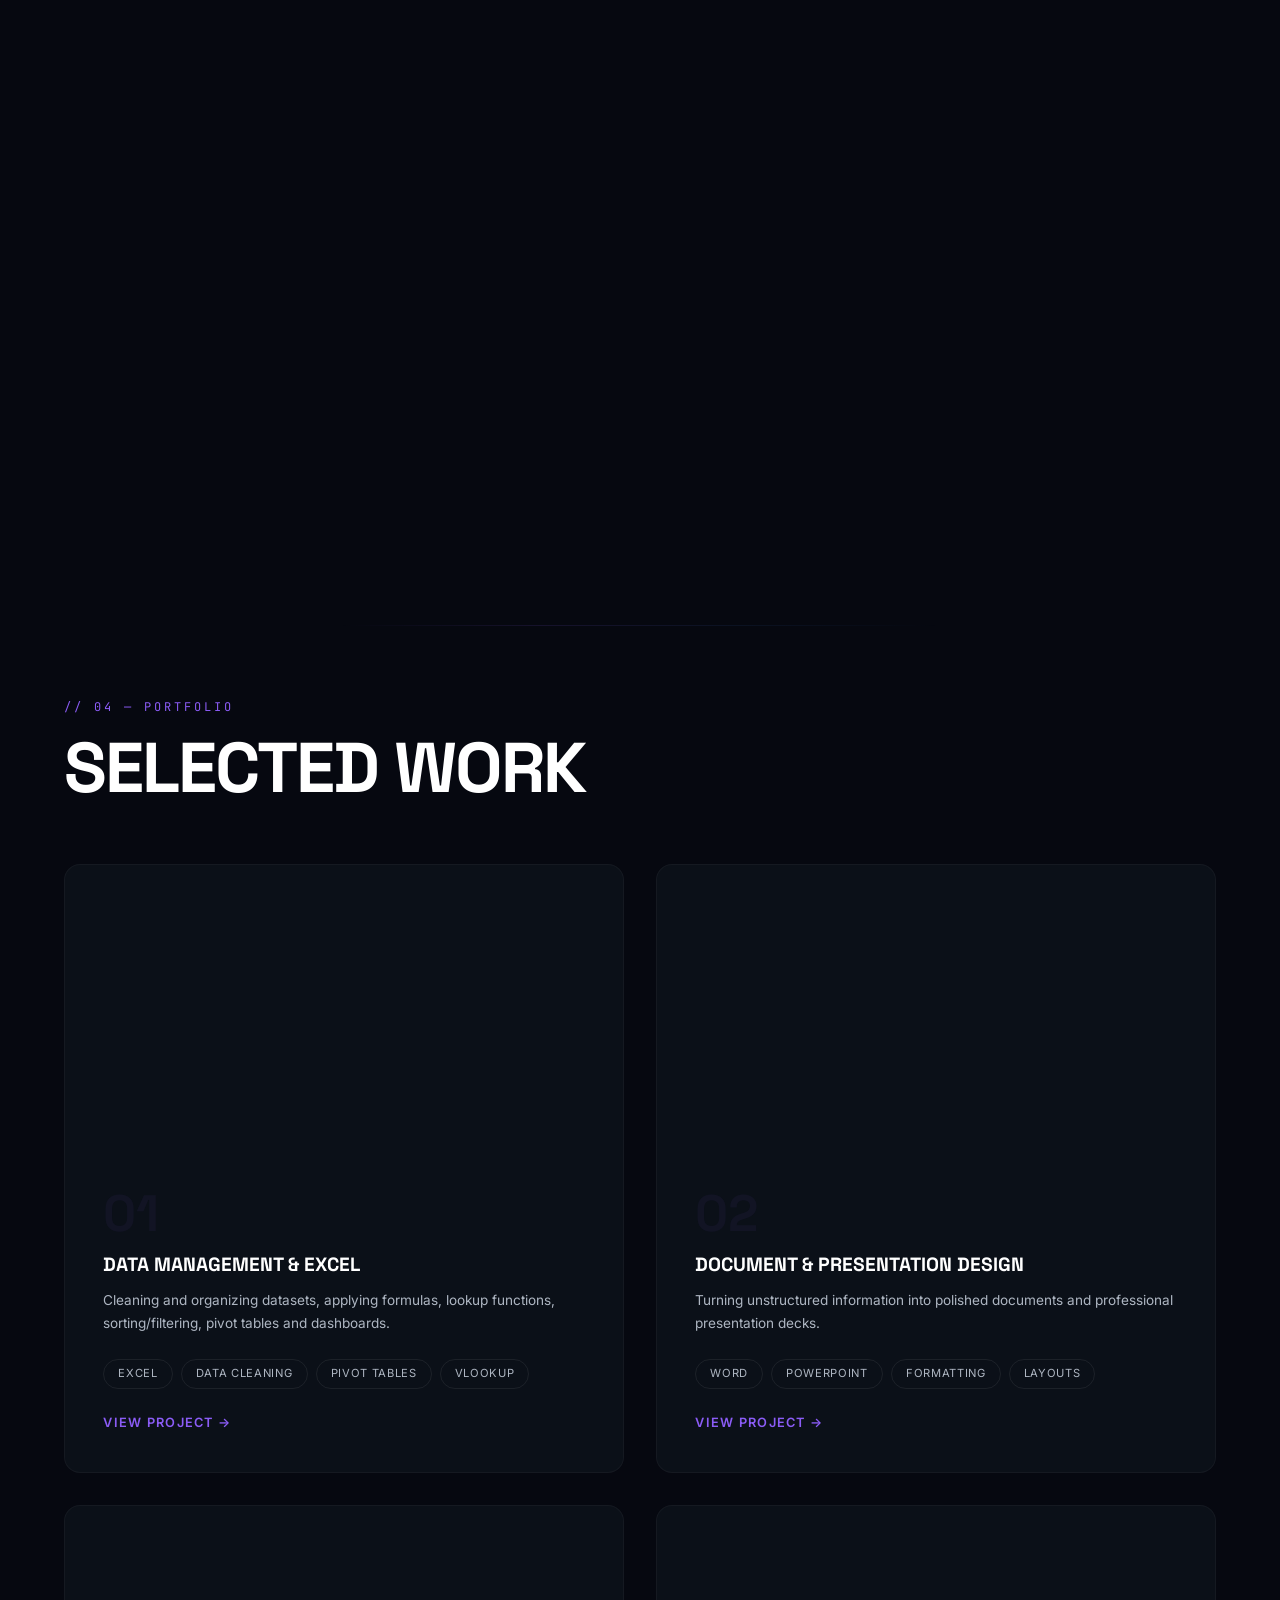
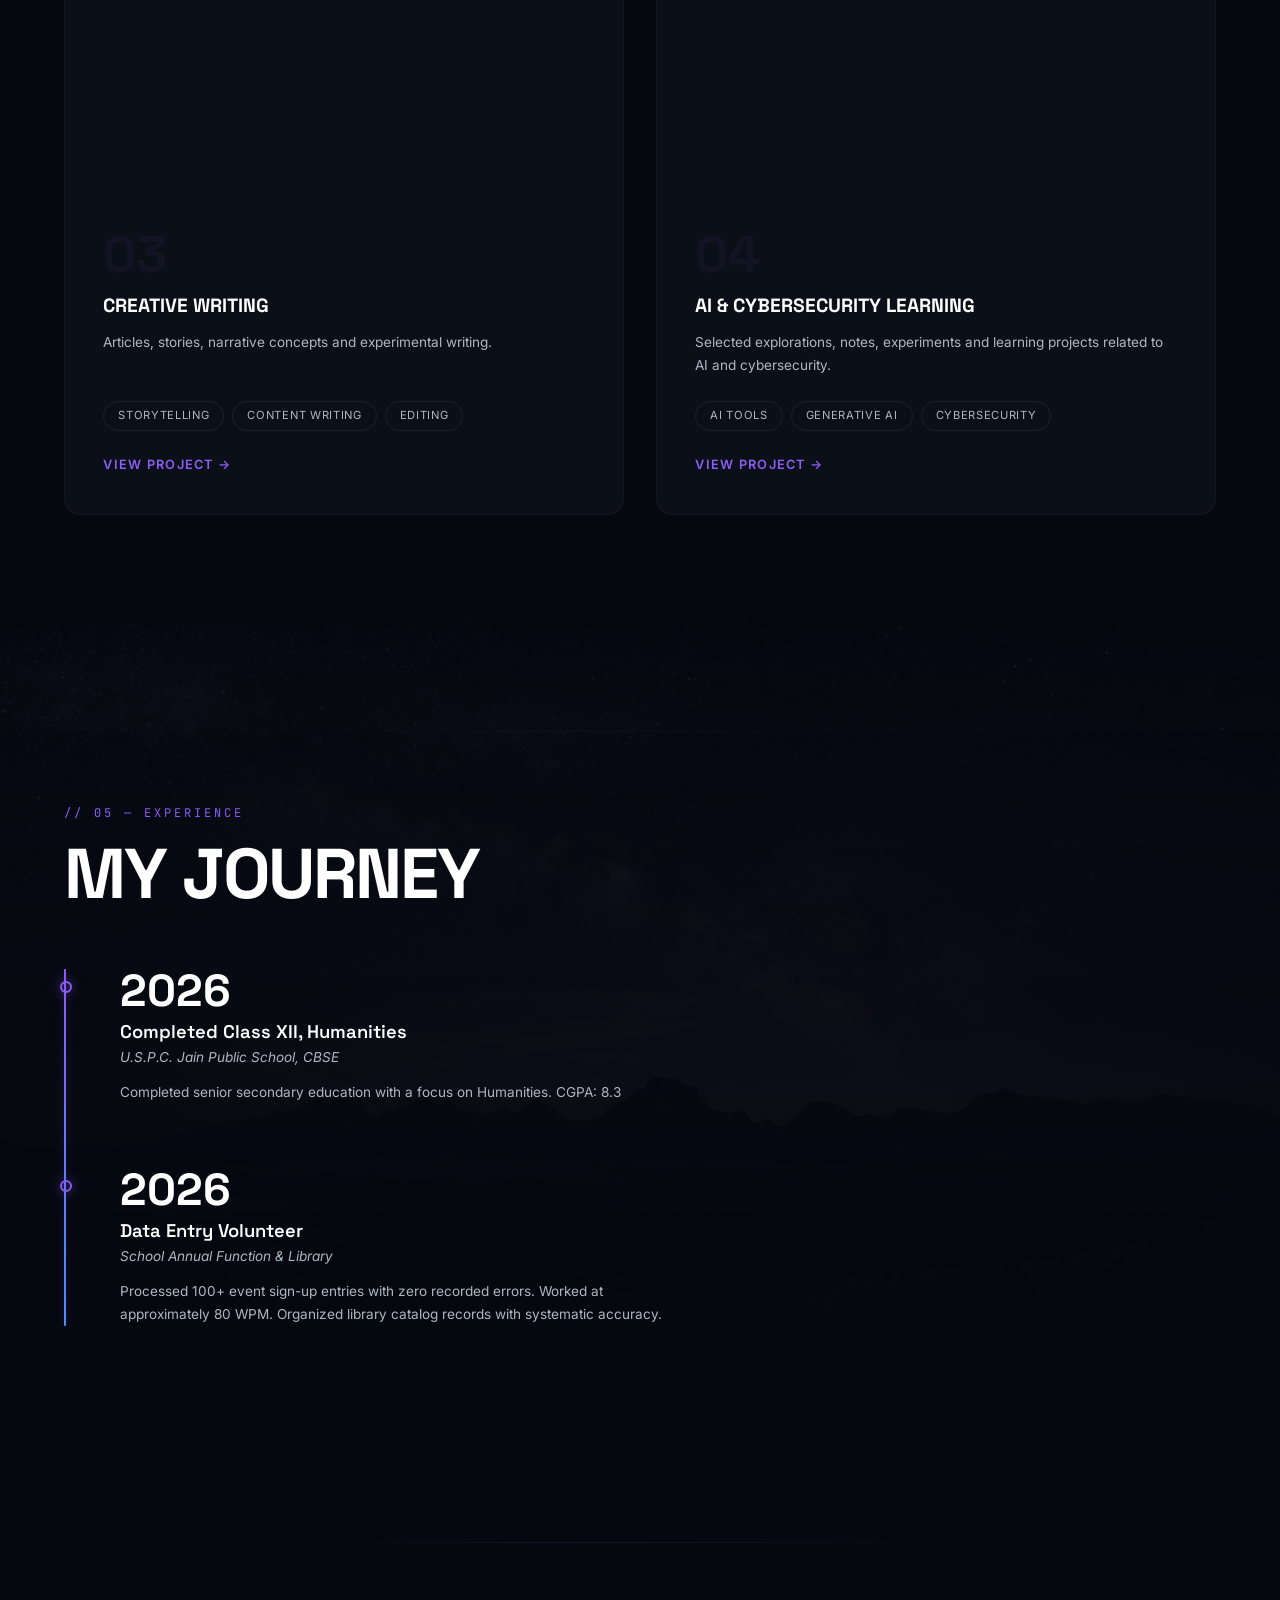
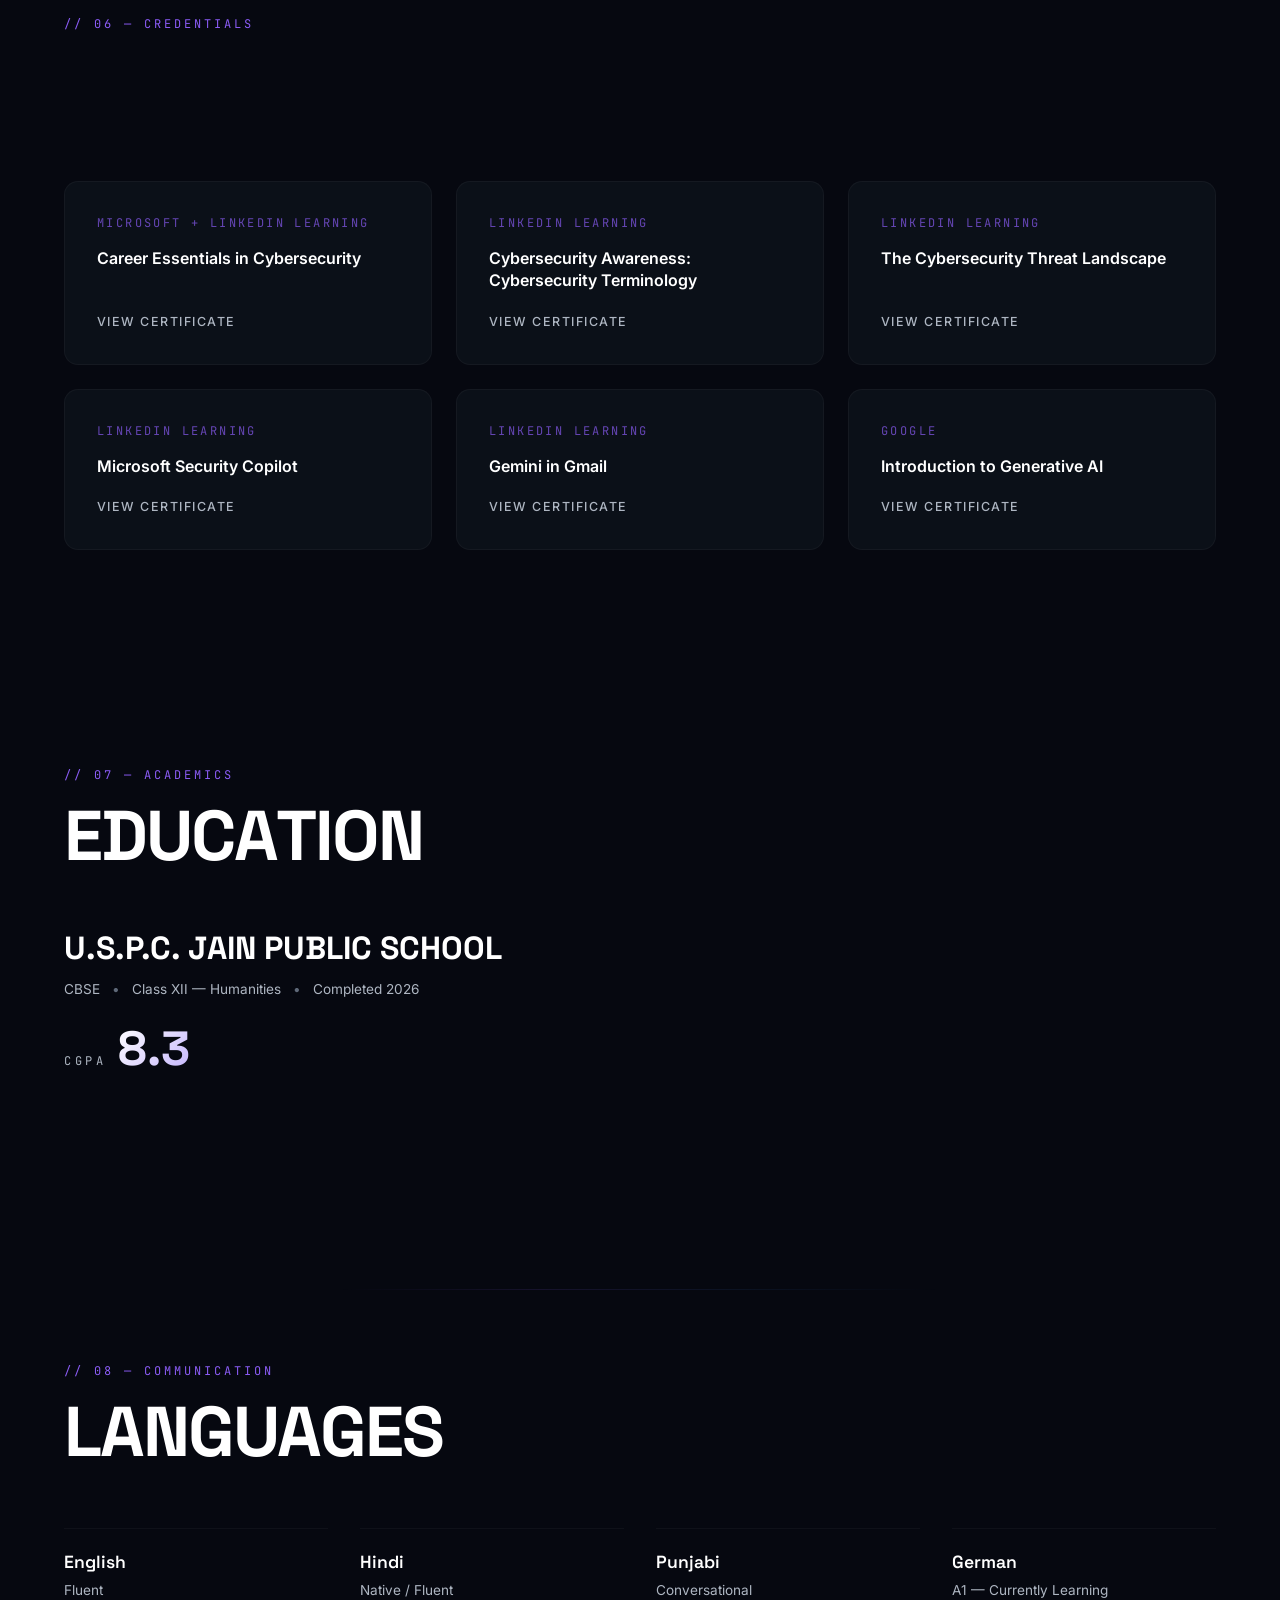
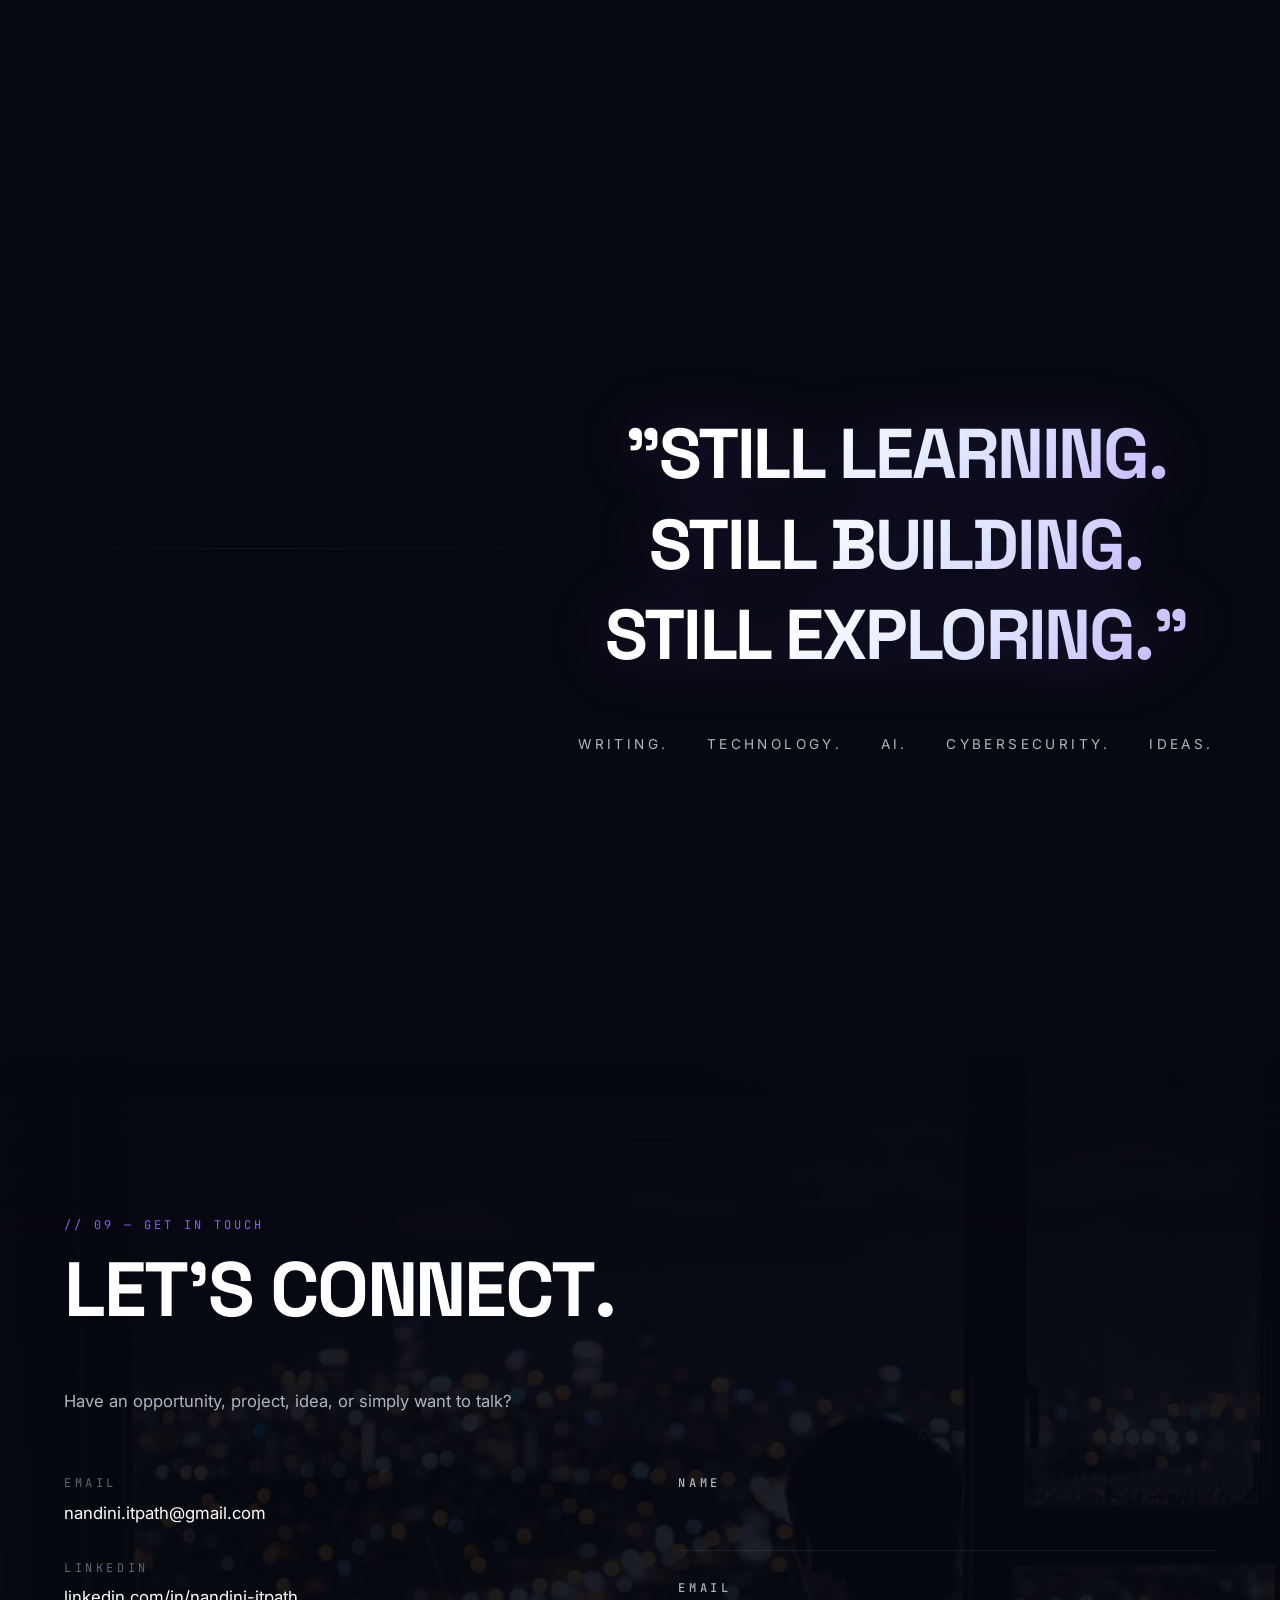
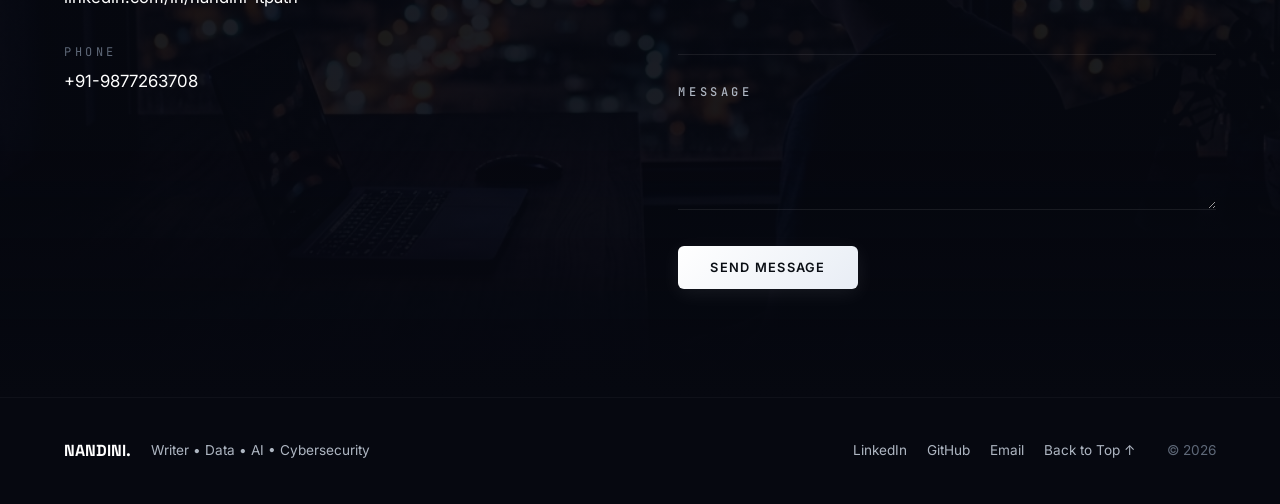
==== commit 4ec04ddf: "Add GitHub link to footer" ====
--- a/index.html
+++ b/index.html
@@ -222,7 +222,7 @@
         <!-- ==================== HERO SECTION ==================== -->
         <section class="hero section" id="hero">
             <div class="hero-bg">
-                <img src="assets/hero-bg.jpg" alt="" class="hero-bg-img" aria-hidden="true">
+                <img src="assets/hero-bg.jpg" alt="" class="hero-bg-img" aria-hidden="true" decoding="async">
                 <div class="hero-glow"></div>
                 <div class="hero-glow-secondary"></div>
             </div>
@@ -262,7 +262,7 @@
                 <div class="hero-portrait-wrapper reveal-right delay-2">
                     <div class="hero-portrait-container" data-cursor="VIEW">
                         <div class="portrait-glow"></div>
-                        <img src="assets/portrait.jpg" alt="Nandini — Professional Portrait" class="hero-portrait">
+                        <img src="assets/portrait.jpg" alt="Nandini — Professional Portrait" class="hero-portrait" fetchpriority="high" decoding="async">
                         <div class="portrait-frame"></div>
                     </div>
                     <div class="hero-status">
@@ -285,7 +285,7 @@
         <!-- ==================== ABOUT SECTION ==================== -->
         <section class="about-section section has-bg-image" id="about">
             <div class="section-bg-image" aria-hidden="true">
-                <img src="assets/workspace.jpg" alt="" class="section-bg-img" loading="lazy">
+                <img src="assets/workspace.jpg" alt="" class="section-bg-img" loading="lazy" decoding="async">
             </div>
             <div class="section-header">
                 <span class="section-eyebrow reveal">// 01 — INTRODUCTION</span>
@@ -837,7 +837,7 @@
                             <!-- ChatGPT -->
                             <div class="tool-card" tabindex="0">
                                 <div class="tool-icon-wrap" aria-hidden="true">
-                                    <img src="assets/icons/chatgpt.svg" alt="ChatGPT" class="tool-icon-img" width="34" height="34" loading="lazy">
+                                    <img src="assets/icons/chatgpt.svg" alt="ChatGPT" class="tool-icon-img" width="34" height="34" loading="lazy" decoding="async">
                                 </div>
                                 <div class="tool-info">
                                     <h4 class="tool-name">ChatGPT</h4>
@@ -852,7 +852,7 @@
                             <!-- Google Gemini -->
                             <div class="tool-card" tabindex="0">
                                 <div class="tool-icon-wrap" aria-hidden="true">
-                                    <img src="assets/icons/gemini.svg" alt="Google Gemini" class="tool-icon-img" width="34" height="34" loading="lazy">
+                                    <img src="assets/icons/gemini.svg" alt="Google Gemini" class="tool-icon-img" width="34" height="34" loading="lazy" decoding="async">
                                 </div>
                                 <div class="tool-info">
                                     <h4 class="tool-name">Google Gemini</h4>
@@ -867,7 +867,7 @@
                             <!-- Microsoft Copilot -->
                             <div class="tool-card" tabindex="0">
                                 <div class="tool-icon-wrap" aria-hidden="true">
-                                    <img src="assets/icons/copilot.svg" alt="Microsoft Copilot" class="tool-icon-img" width="34" height="34" loading="lazy">
+                                    <img src="assets/icons/copilot.svg" alt="Microsoft Copilot" class="tool-icon-img" width="34" height="34" loading="lazy" decoding="async">
                                 </div>
                                 <div class="tool-info">
                                     <h4 class="tool-name">Microsoft Copilot</h4>
@@ -882,7 +882,7 @@
                             <!-- Antigravity -->
                             <div class="tool-card" tabindex="0">
                                 <div class="tool-icon-wrap" aria-hidden="true">
-                                    <img src="assets/icons/antigravity.svg" alt="Antigravity" class="tool-icon-img" width="34" height="34" loading="lazy">
+                                    <img src="assets/icons/antigravity.svg" alt="Antigravity" class="tool-icon-img" width="34" height="34" loading="lazy" decoding="async">
                                 </div>
                                 <div class="tool-info">
                                     <h4 class="tool-name">Antigravity</h4>
@@ -896,7 +896,7 @@
                             <!-- Claude -->
                             <div class="tool-card" tabindex="0">
                                 <div class="tool-icon-wrap" aria-hidden="true">
-                                    <img src="assets/icons/claude.svg" alt="Claude" class="tool-icon-img" width="34" height="34" loading="lazy">
+                                    <img src="assets/icons/claude.svg" alt="Claude" class="tool-icon-img" width="34" height="34" loading="lazy" decoding="async">
                                 </div>
                                 <div class="tool-info">
                                     <h4 class="tool-name">Claude</h4>
@@ -911,7 +911,7 @@
                             <!-- Merlin AI -->
                             <div class="tool-card" tabindex="0">
                                 <div class="tool-icon-wrap" aria-hidden="true">
-                                    <img src="assets/icons/merlin.png" alt="Merlin AI" class="tool-icon-img" width="34" height="34" loading="lazy">
+                                    <img src="assets/icons/merlin.png" alt="Merlin AI" class="tool-icon-img" width="34" height="34" loading="lazy" decoding="async">
                                 </div>
                                 <div class="tool-info">
                                     <h4 class="tool-name">Merlin AI</h4>
@@ -1237,7 +1237,7 @@
                             <!-- Notion -->
                             <div class="tool-card" tabindex="0">
                                 <div class="tool-icon-wrap" aria-hidden="true">
-                                    <img src="assets/icons/notion.svg" alt="Notion" class="tool-icon-img" width="34" height="34" loading="lazy">
+                                    <img src="assets/icons/notion.svg" alt="Notion" class="tool-icon-img" width="34" height="34" loading="lazy" decoding="async">
                                 </div>
                                 <div class="tool-info">
                                     <h4 class="tool-name">Notion</h4>
@@ -1252,7 +1252,7 @@
                             <!-- Gmail -->
                             <div class="tool-card" tabindex="0">
                                 <div class="tool-icon-wrap" aria-hidden="true">
-                                    <img src="assets/icons/gmail.svg" alt="Gmail" class="tool-icon-img" width="34" height="34" loading="lazy">
+                                    <img src="assets/icons/gmail.svg" alt="Gmail" class="tool-icon-img" width="34" height="34" loading="lazy" decoding="async">
                                 </div>
                                 <div class="tool-info">
                                     <h4 class="tool-name">Gmail</h4>
@@ -1267,7 +1267,7 @@
                             <!-- Chrome -->
                             <div class="tool-card" tabindex="0">
                                 <div class="tool-icon-wrap" aria-hidden="true">
-                                    <img src="assets/icons/chrome.svg" alt="Google Chrome" class="tool-icon-img" width="34" height="34" loading="lazy">
+                                    <img src="assets/icons/chrome.svg" alt="Google Chrome" class="tool-icon-img" width="34" height="34" loading="lazy" decoding="async">
                                 </div>
                                 <div class="tool-info">
                                     <h4 class="tool-name">Chrome</h4>
@@ -1343,7 +1343,7 @@
             <div class="projects-grid">
                 <div class="project-card reveal">
                     <div class="project-image">
-                        <img src="assets/project-data.jpg" alt="Futuristic data visualization with holographic spreadsheets" class="project-img" loading="lazy">
+                        <img src="assets/project-data.jpg" alt="Futuristic data visualization with holographic spreadsheets" class="project-img" loading="lazy" decoding="async">
                         <div class="project-img-overlay"></div>
                     </div>
                     <div class="project-number">01</div>
@@ -1361,7 +1361,7 @@
                 </div>
                 <div class="project-card reveal delay-1">
                     <div class="project-image">
-                        <img src="assets/project-docs.jpg" alt="Premium document and presentation design workspace" class="project-img" loading="lazy">
+                        <img src="assets/project-docs.jpg" alt="Premium document and presentation design workspace" class="project-img" loading="lazy" decoding="async">
                         <div class="project-img-overlay"></div>
                     </div>
                     <div class="project-number">02</div>
@@ -1379,7 +1379,7 @@
                 </div>
                 <div class="project-card reveal delay-2">
                     <div class="project-image">
-                        <img src="assets/project-writing.jpg" alt="Cinematic notebook with handwritten pages and fountain pen" class="project-img" loading="lazy">
+                        <img src="assets/project-writing.jpg" alt="Cinematic notebook with handwritten pages and fountain pen" class="project-img" loading="lazy" decoding="async">
                         <div class="project-img-overlay"></div>
                     </div>
                     <div class="project-number">03</div>
@@ -1396,7 +1396,7 @@
                 </div>
                 <div class="project-card reveal delay-3">
                     <div class="project-image">
-                        <img src="assets/project-ai.jpg" alt="Abstract AI neural network with cybersecurity shield elements" class="project-img" loading="lazy">
+                        <img src="assets/project-ai.jpg" alt="Abstract AI neural network with cybersecurity shield elements" class="project-img" loading="lazy" decoding="async">
                         <div class="project-img-overlay"></div>
                     </div>
                     <div class="project-number">04</div>
@@ -1417,7 +1417,7 @@
         <!-- ==================== JOURNEY / TIMELINE SECTION ==================== -->
         <section class="timeline-section section has-bg-image" id="journey">
             <div class="section-bg-image" aria-hidden="true">
-                <img src="assets/journey-bg.jpg" alt="" class="section-bg-img" loading="lazy">
+                <img src="assets/journey-bg.jpg" alt="" class="section-bg-img" loading="lazy" decoding="async">
             </div>
             <div class="section-header">
                 <span class="section-eyebrow reveal">// 05 — EXPERIENCE</span>
@@ -1589,7 +1589,7 @@
         <!-- ==================== CONTACT SECTION ==================== -->
         <section class="contact-section section has-bg-image" id="contact">
             <div class="section-bg-image" aria-hidden="true">
-                <img src="assets/contact-bg.jpg" alt="" class="section-bg-img" loading="lazy">
+                <img src="assets/contact-bg.jpg" alt="" class="section-bg-img" loading="lazy" decoding="async">
             </div>
             <div class="section-header">
                 <span class="section-eyebrow reveal">// 09 — GET IN TOUCH</span>
@@ -1640,6 +1640,7 @@
             <div class="footer-right">
                 <div class="footer-links">
                     <a href="https://linkedin.com/in/nandini-itpath" target="_blank" rel="noopener" class="footer-link">LinkedIn</a>
+                    <a href="https://github.com/nandiniitpath" target="_blank" rel="noopener noreferrer" class="footer-link" aria-label="GitHub">GitHub</a>
                     <a href="mailto:nandini.itpath@gmail.com" class="footer-link">Email</a>
                     <a href="#hero" class="footer-link footer-top">Back to Top ↑</a>
                 </div>
@@ -1695,7 +1696,7 @@
                     <!-- FEATURED WRITING MINI-CARD -->
                     <div class="recruiter-featured-writing">
                         <div class="featured-writing-thumb">
-                            <img src="assets/project-writing.jpg" alt="Featured Writing Night Sky" loading="lazy">
+                            <img src="assets/project-writing.jpg" alt="Featured Writing Night Sky" loading="lazy" decoding="async">
                         </div>
                         <div class="featured-writing-info">
                             <span class="featured-writing-eyebrow">FEATURED WRITING</span>
--- a/styles.css
+++ b/styles.css
@@ -51,7 +51,7 @@
 /* ── Canvas / Ambient ───────────────────────────────────────────── */
 .particle-canvas{position:fixed;inset:0;z-index:0;pointer-events:none;width:100%;height:100%}
 .ambient-bg{position:fixed;inset:0;z-index:0;pointer-events:none;overflow:hidden}
-.ambient-orb{position:absolute;border-radius:50%;filter:blur(120px);opacity:.35}
+.ambient-orb{position:absolute;border-radius:50%;filter:blur(120px);opacity:.35;transform:translateZ(0);will-change:transform}
 .ambient-orb-1{width:650px;height:650px;top:-10%;right:-5%;background:radial-gradient(circle,rgba(74,142,255,0.1) 0%,transparent 70%);animation:orbFloat1 22s ease-in-out infinite}
 .ambient-orb-2{width:550px;height:550px;bottom:8%;left:-10%;background:radial-gradient(circle,rgba(139,92,246,0.1) 0%,transparent 70%);animation:orbFloat2 28s ease-in-out infinite}
 .ambient-orb-3{width:420px;height:420px;top:40%;left:50%;transform:translateX(-50%);background:radial-gradient(circle,rgba(124,58,237,0.06) 0%,transparent 70%);animation:orbFloat3 20s ease-in-out infinite}
@@ -64,7 +64,7 @@
 /* ── Butterfly Layer & Canvas ───────────────────────────────────── */
 .butterfly-layer{position:fixed;inset:0;pointer-events:none;z-index:50;overflow:hidden}
 .butterfly-canvas{position:absolute;inset:0;width:100%;height:100%;pointer-events:none}
-.butterfly{position:absolute;pointer-events:none;width:82px;height:68px;top:20%;right:15%;opacity:0;transition:opacity 1.2s ease;will-change:transform,filter}
+.butterfly{position:absolute;pointer-events:none;width:82px;height:68px;top:0;left:0;opacity:0;transition:opacity 1.2s ease;will-change:transform}
 .butterfly.visible{opacity:1}
 .butterfly-svg{width:100%;height:100%;overflow:visible;filter:drop-shadow(0 0 12px rgba(167,139,250,0.55)) drop-shadow(0 0 24px rgba(139,92,246,0.28))}
 .wing-l{transform-origin:60px 46px;animation:flapL 3.2s cubic-bezier(.42,0,.25,1) infinite}
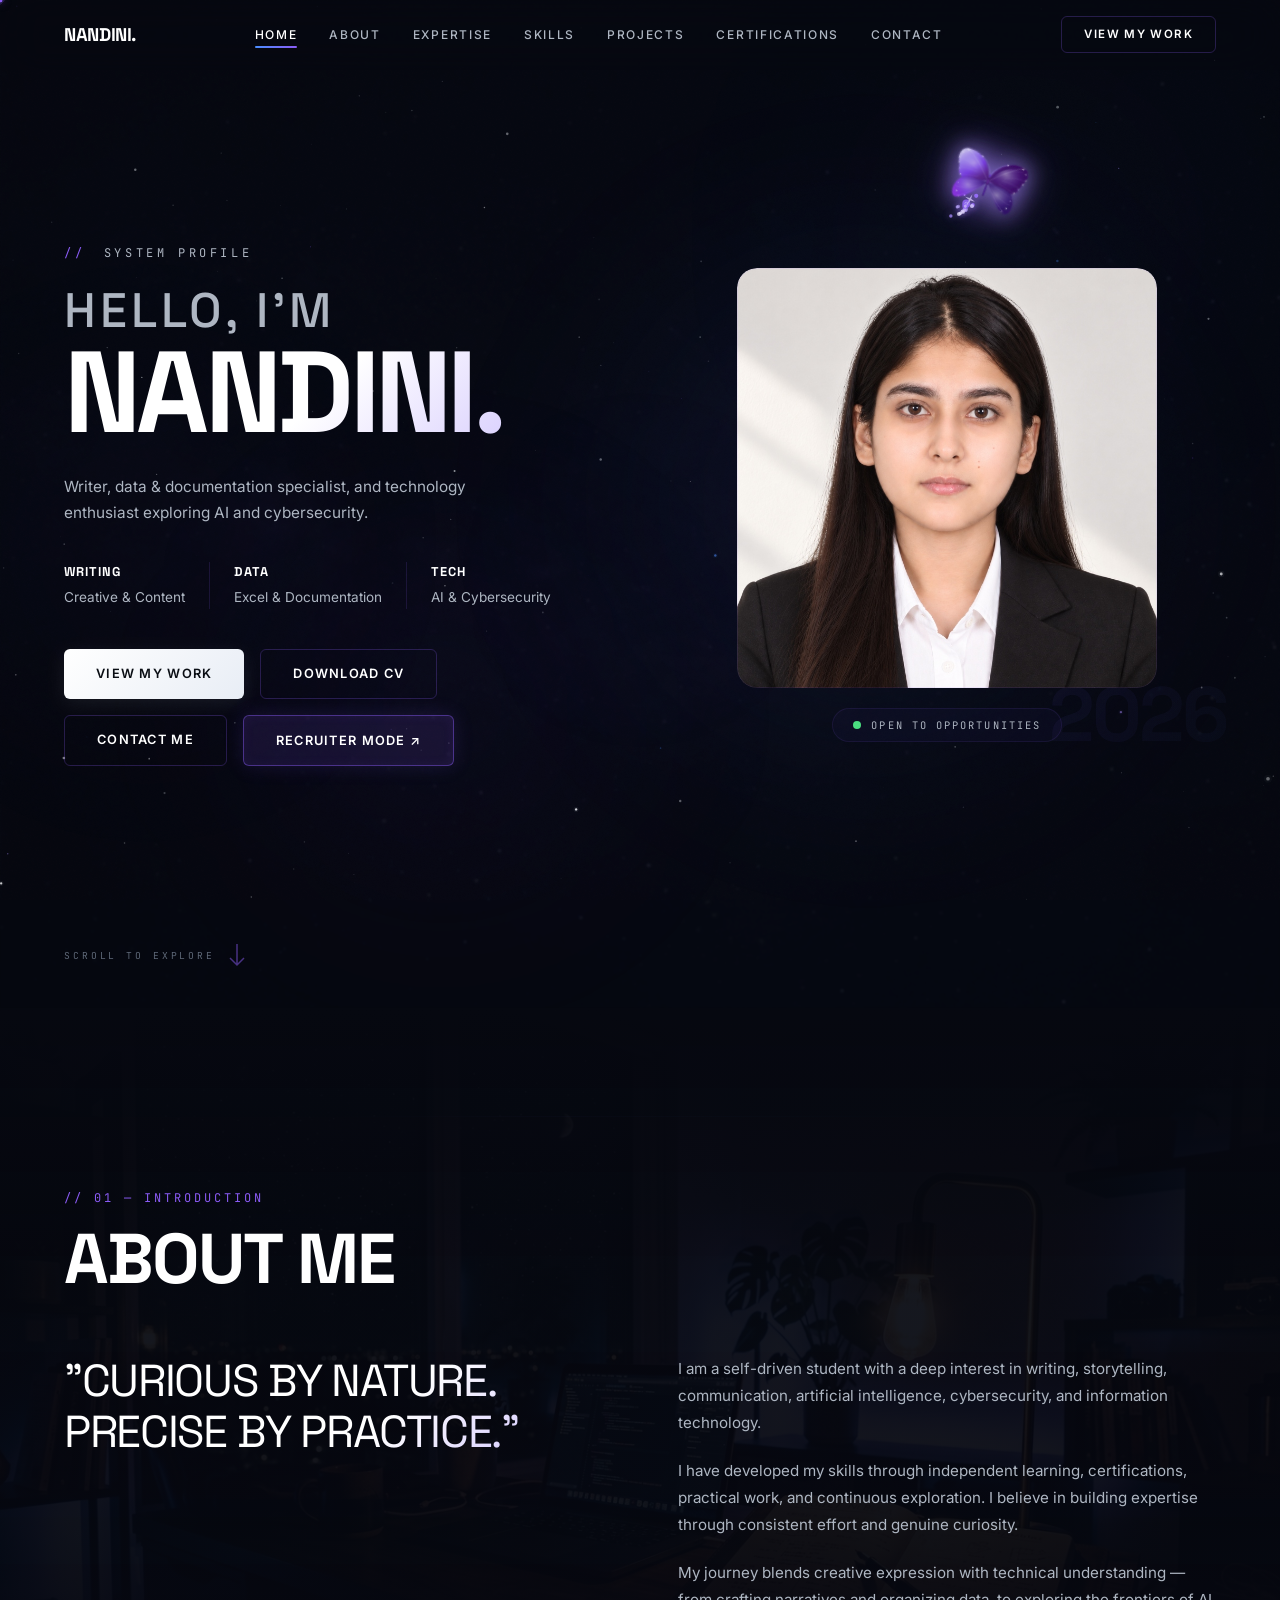
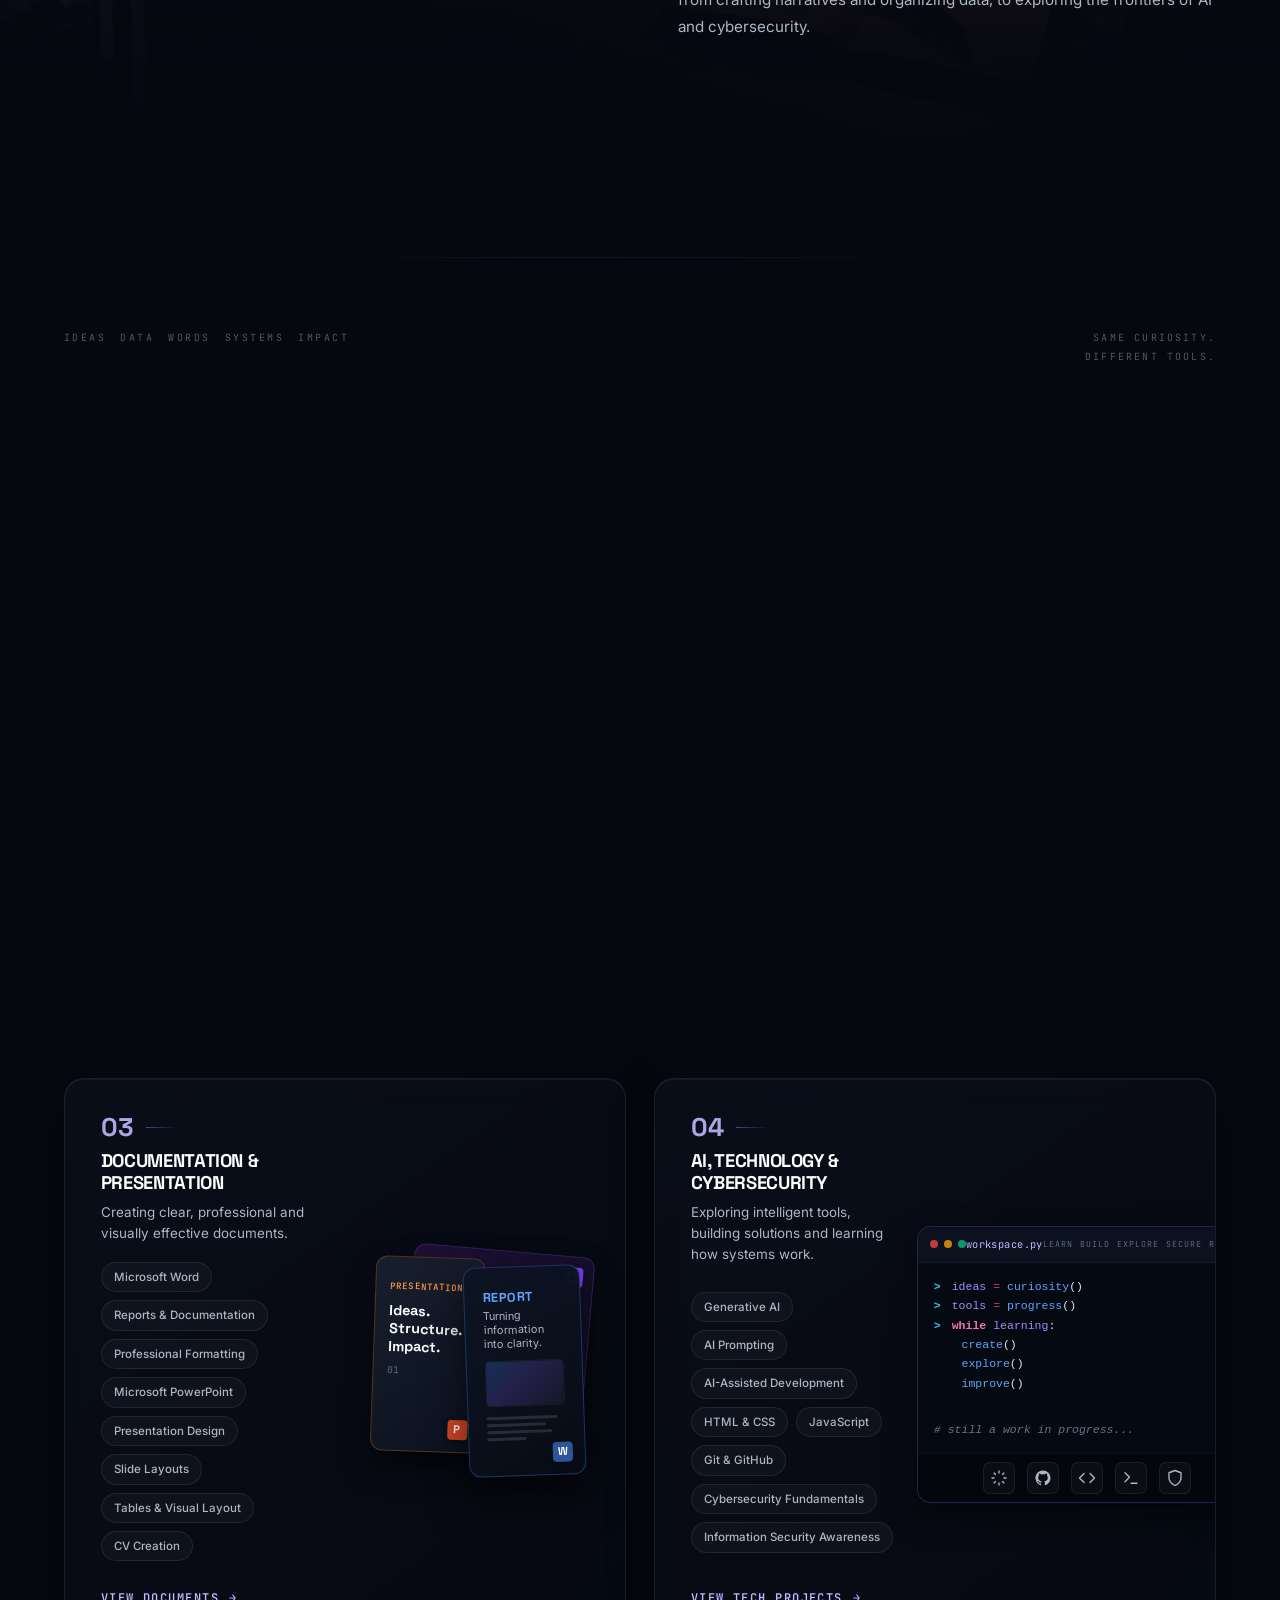
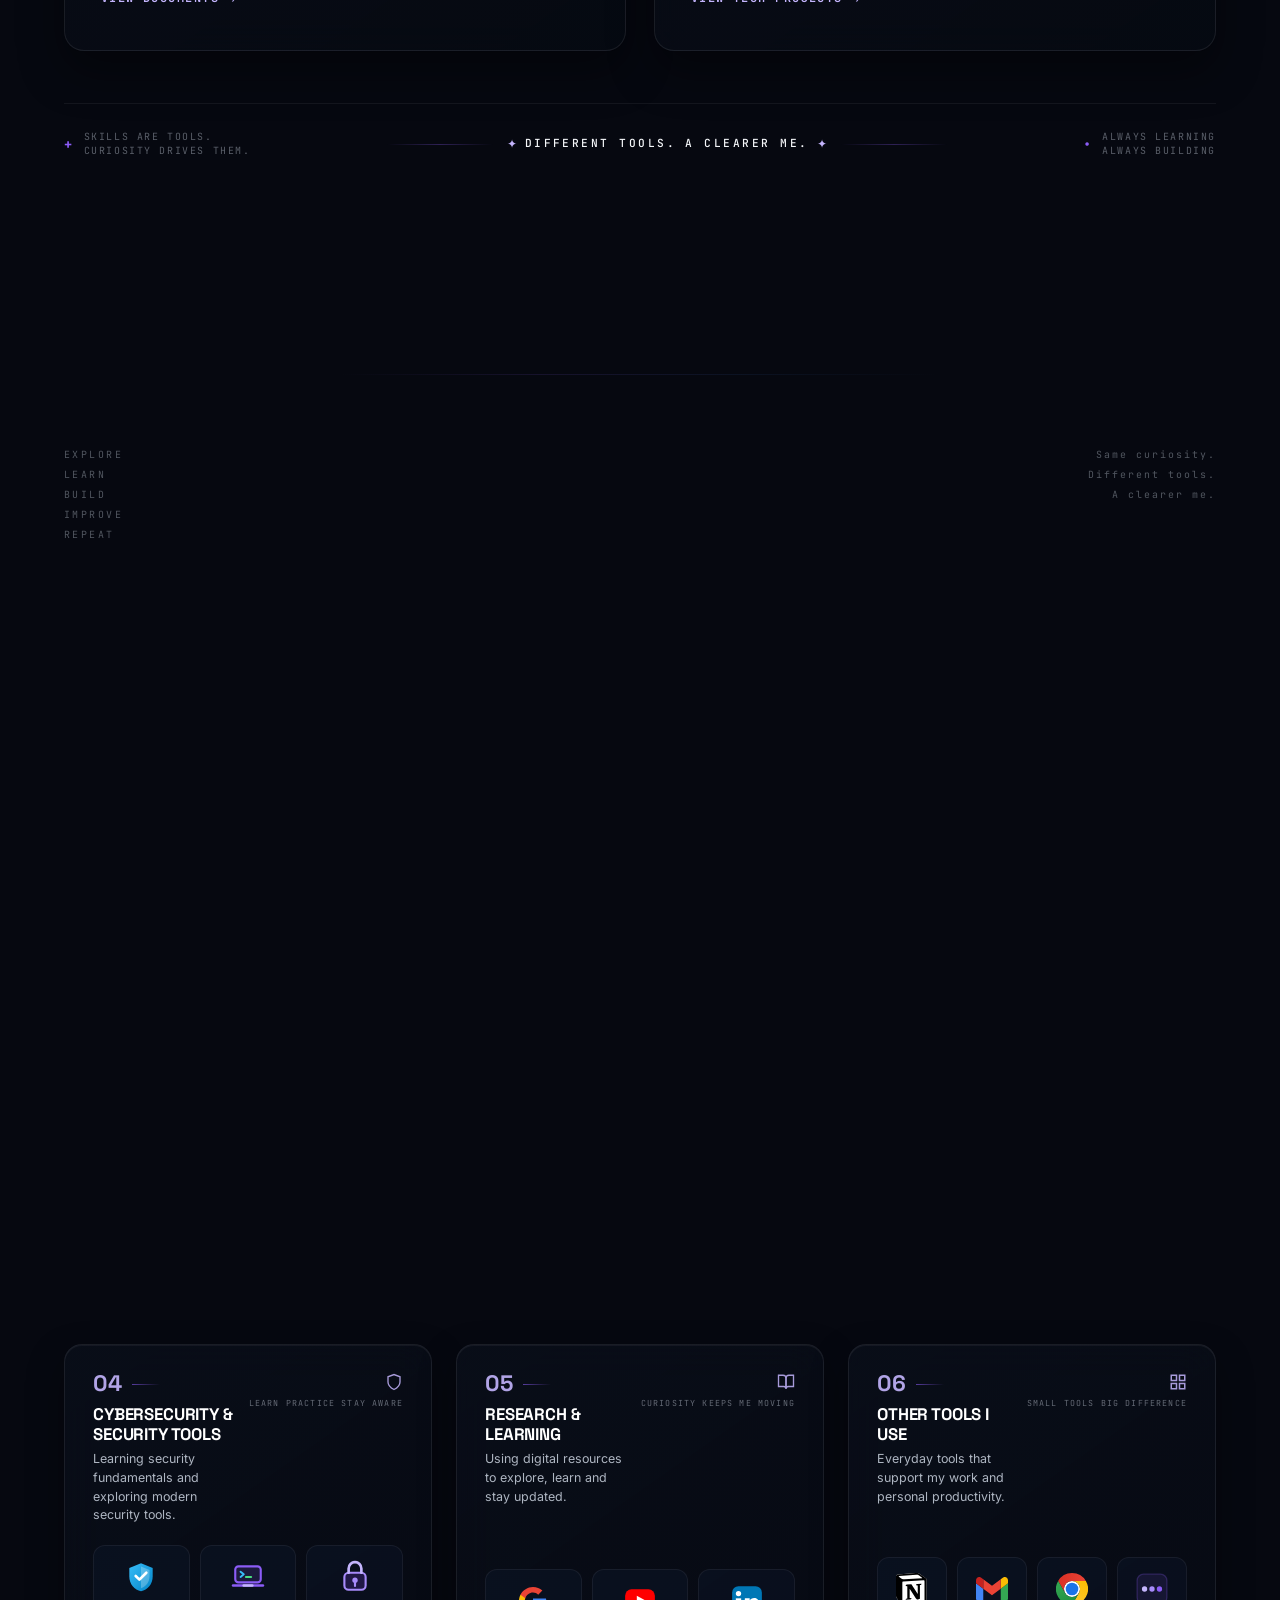
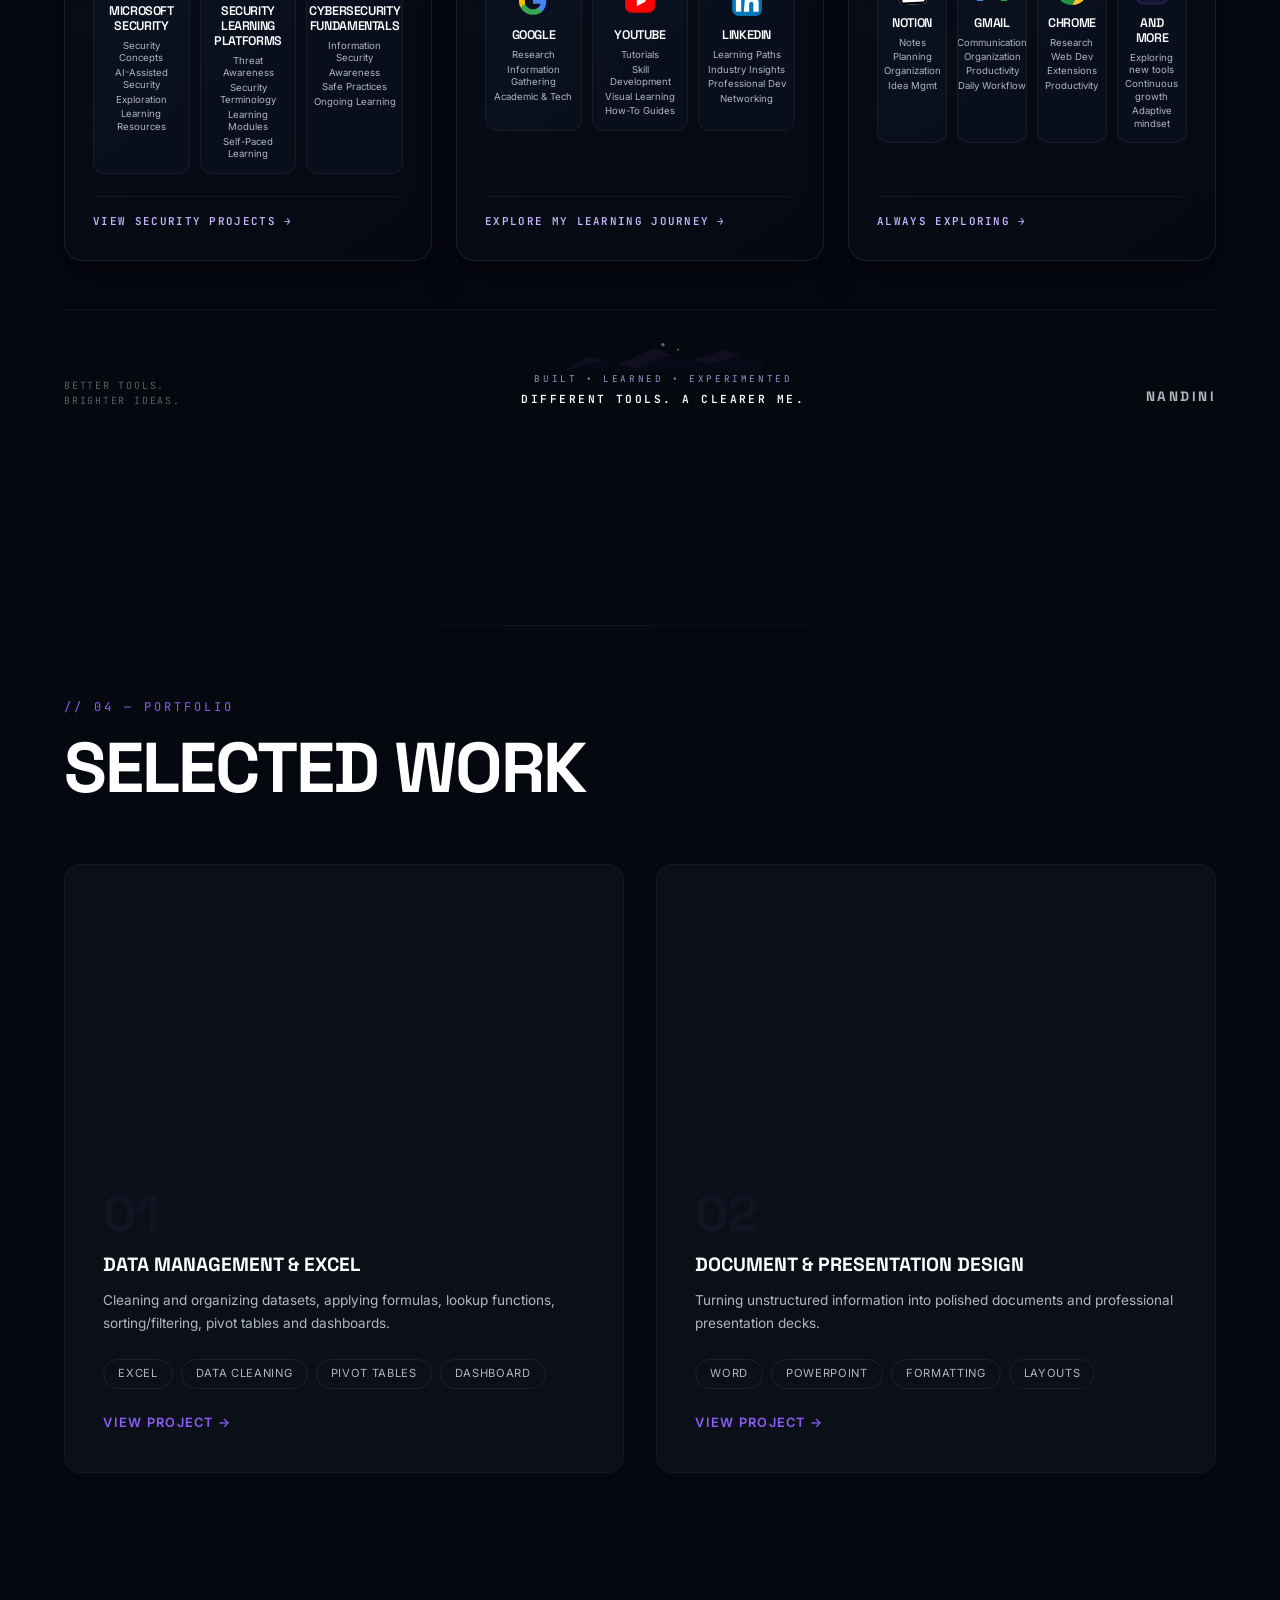
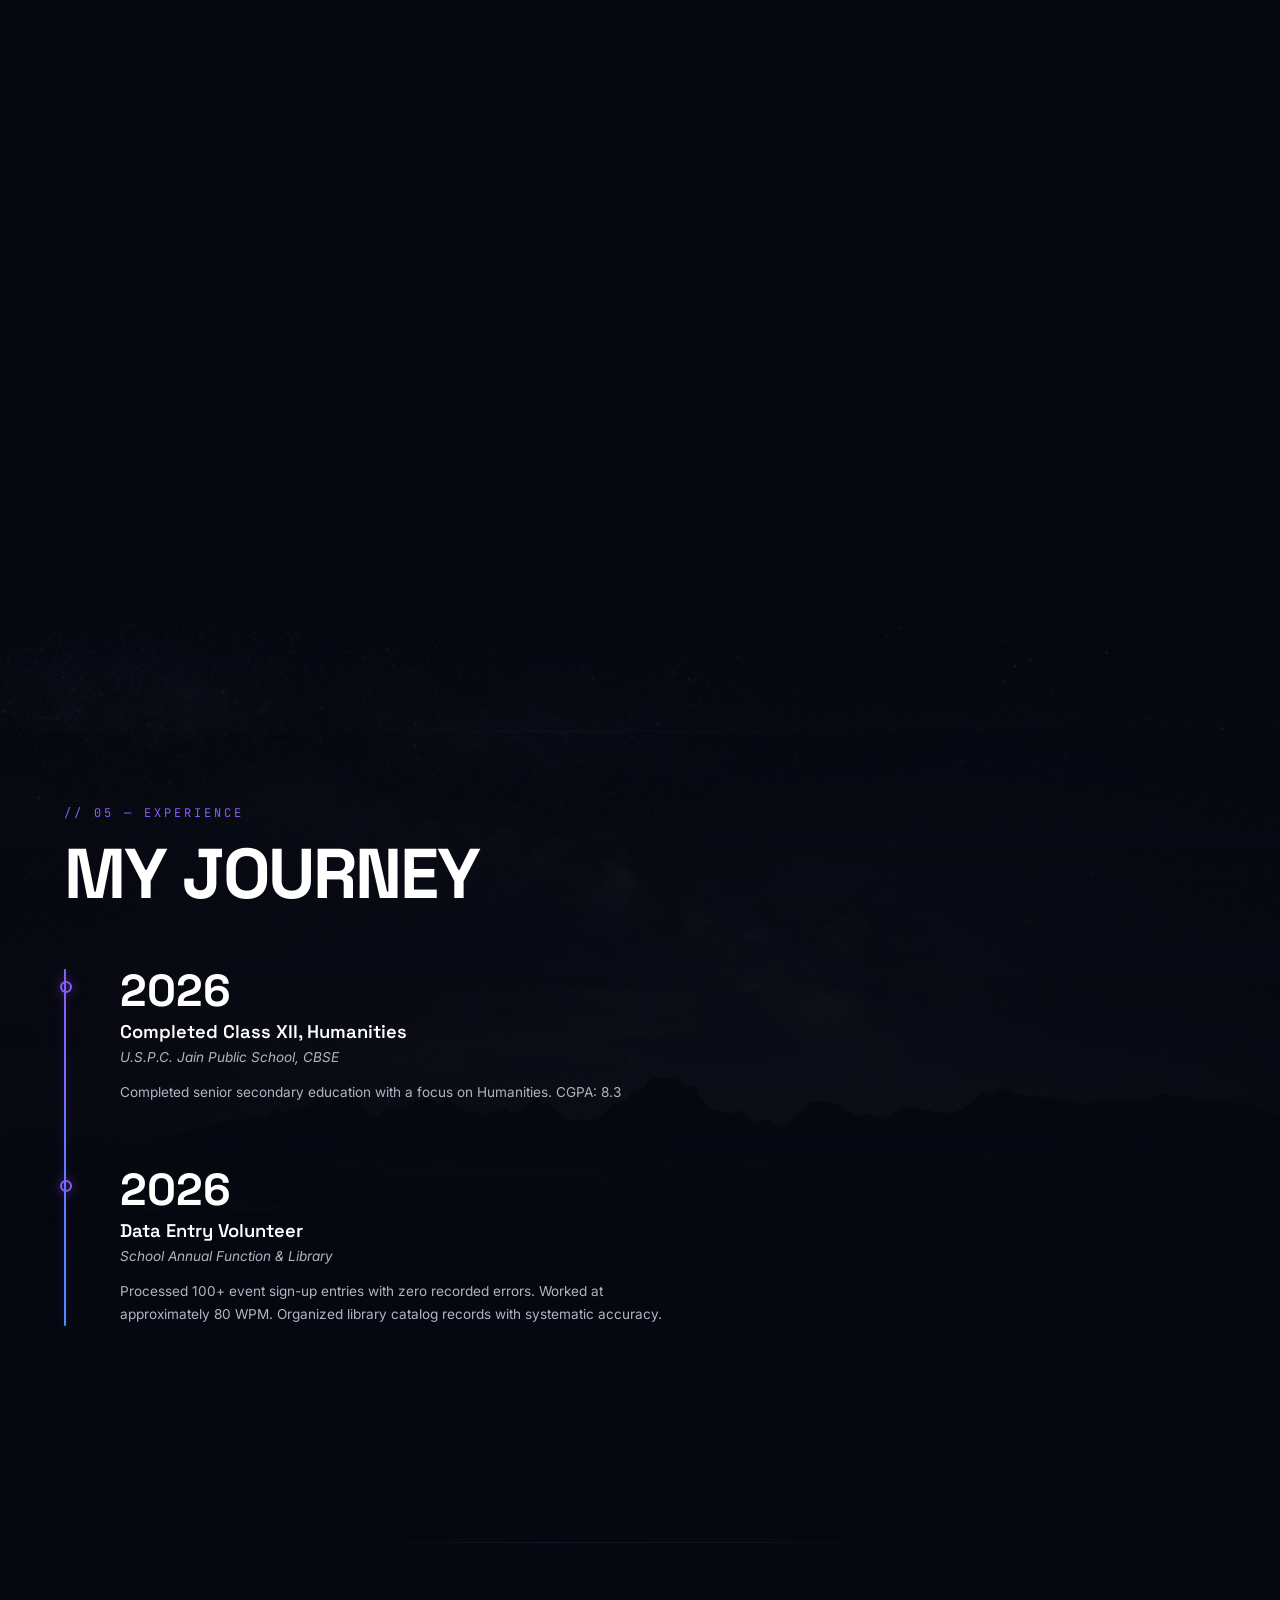
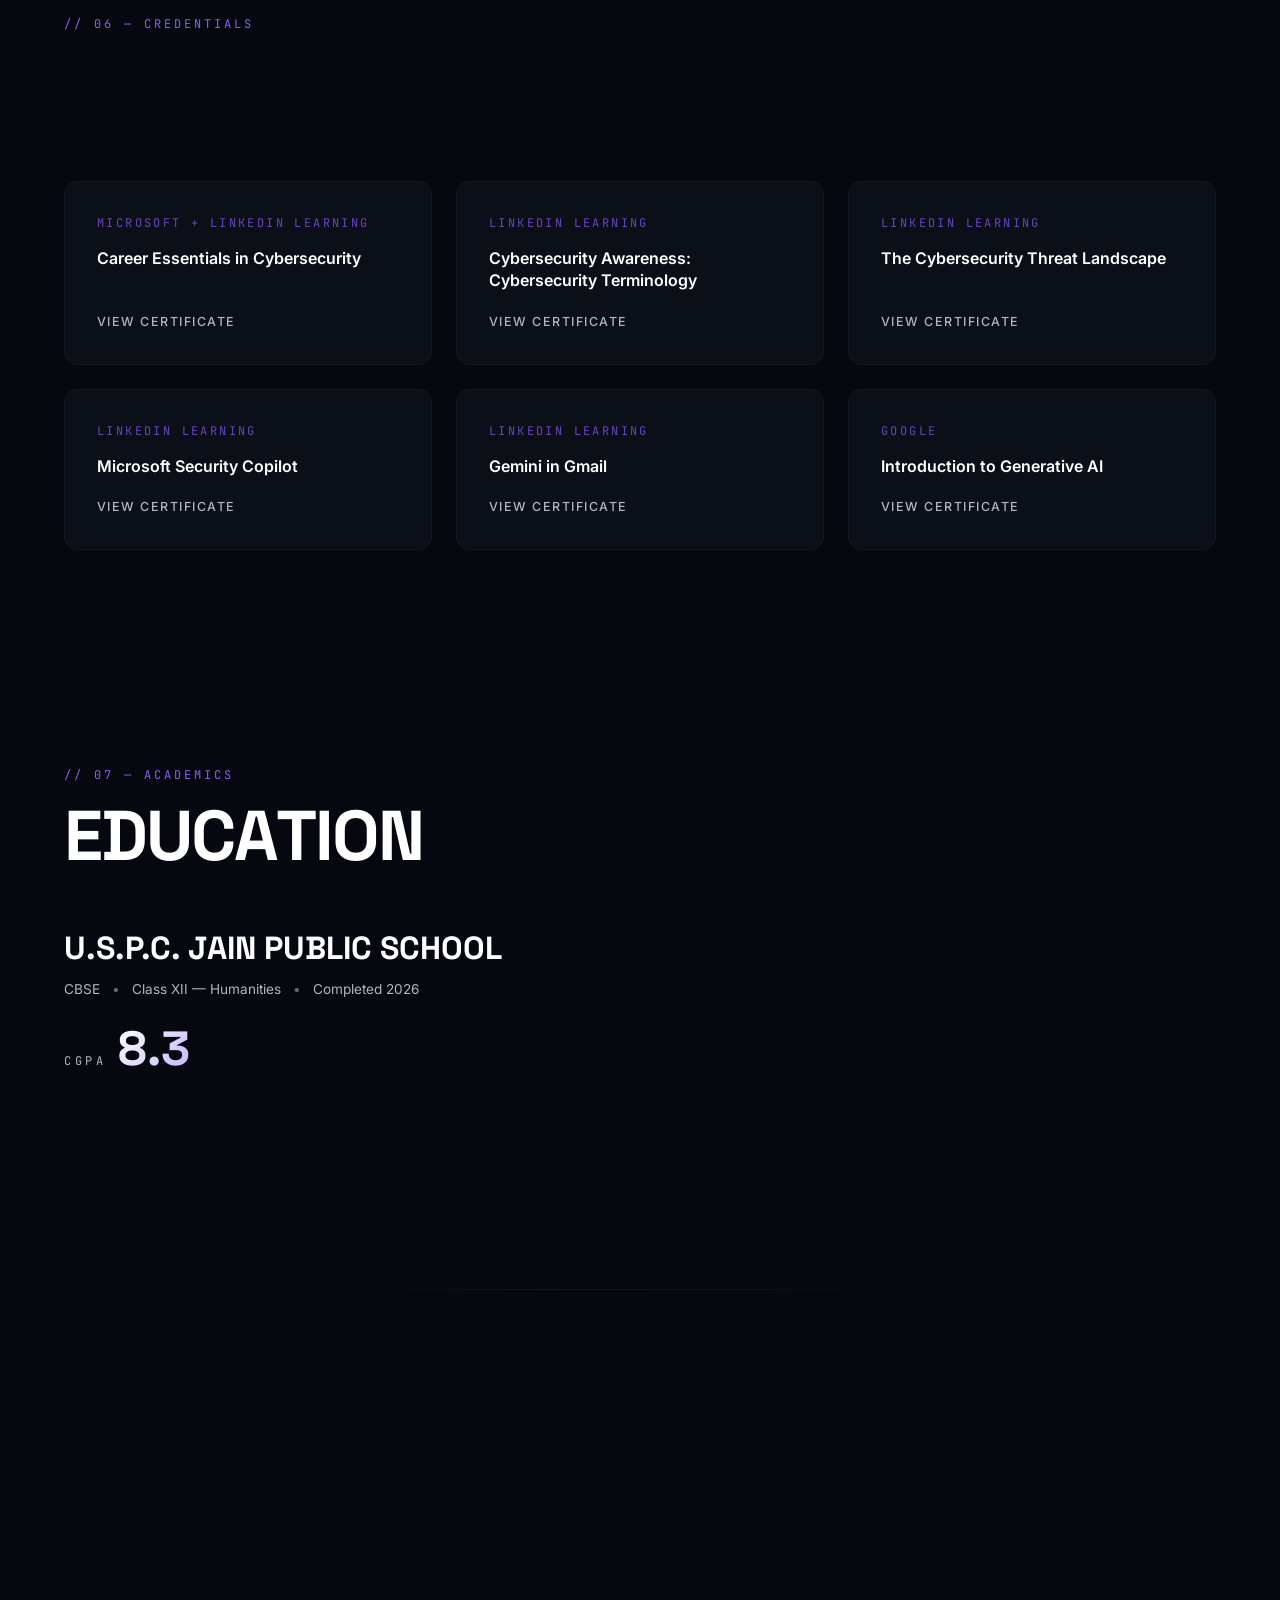
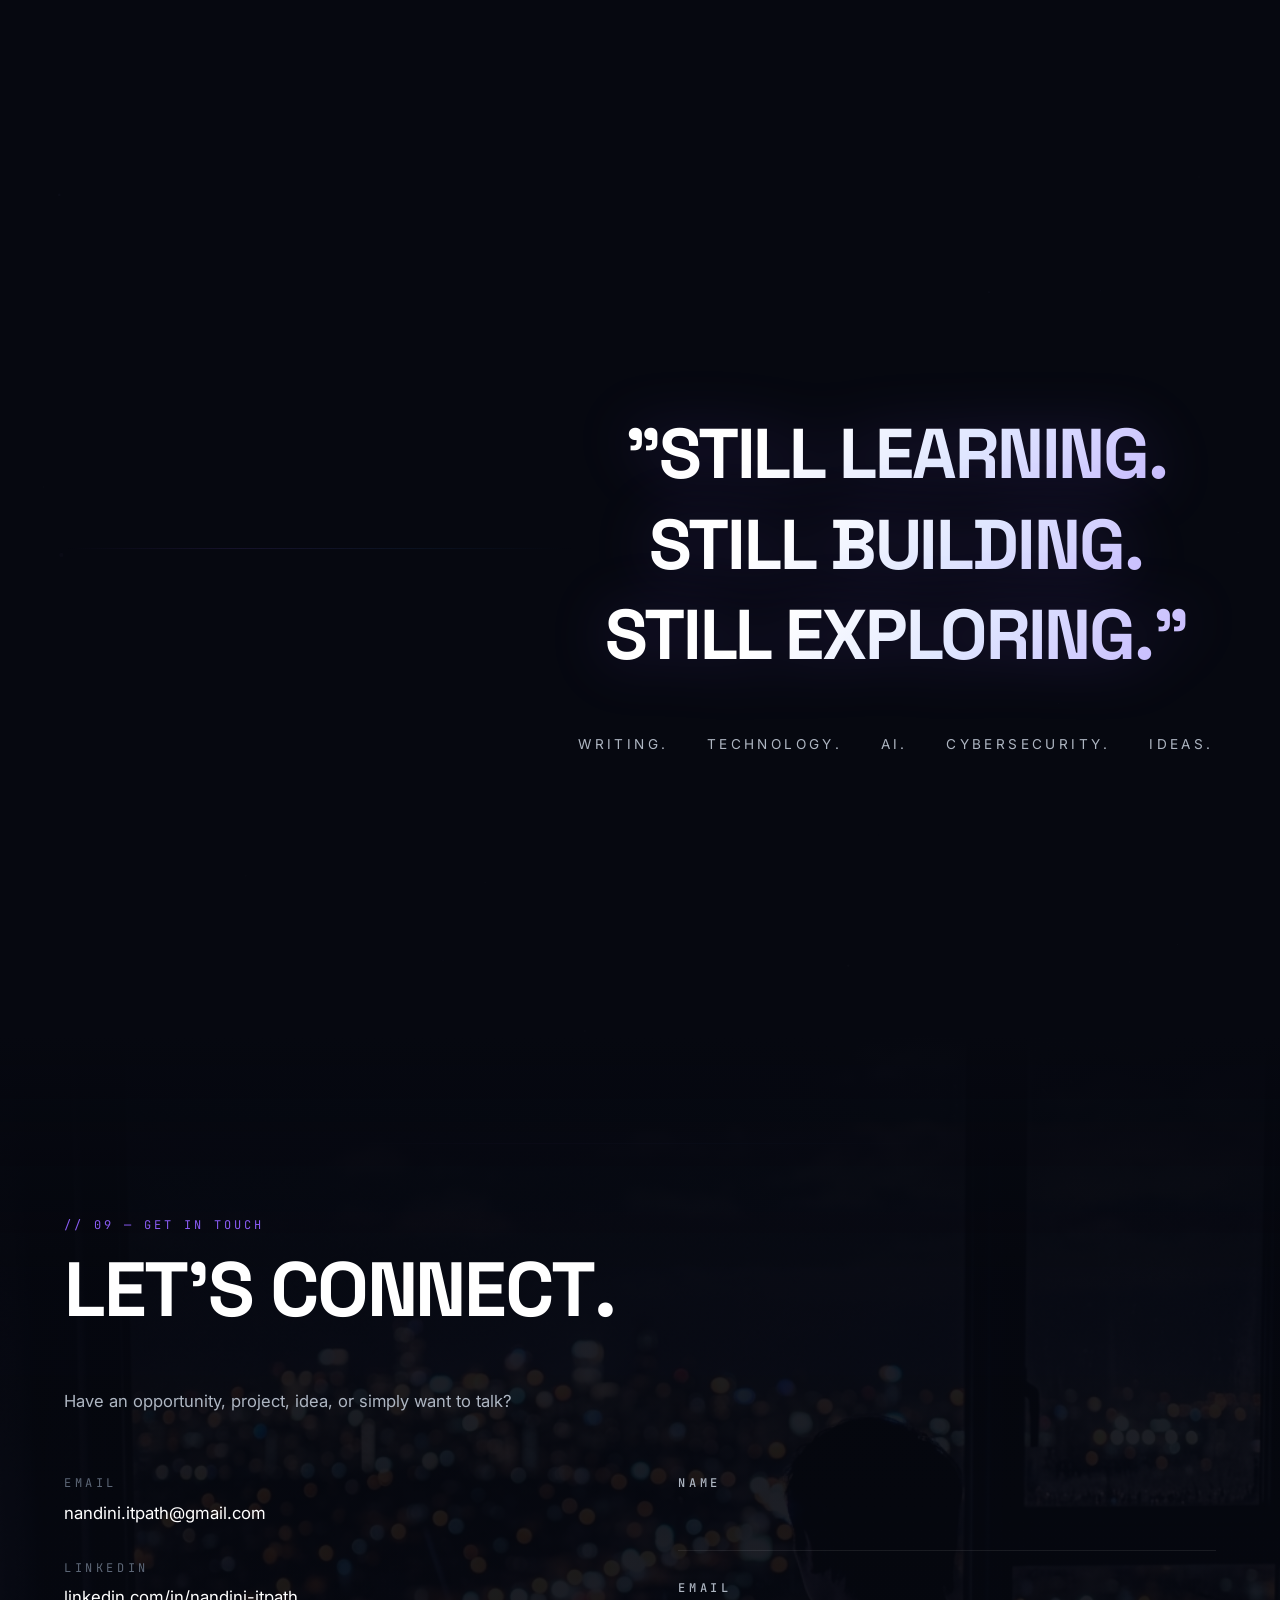
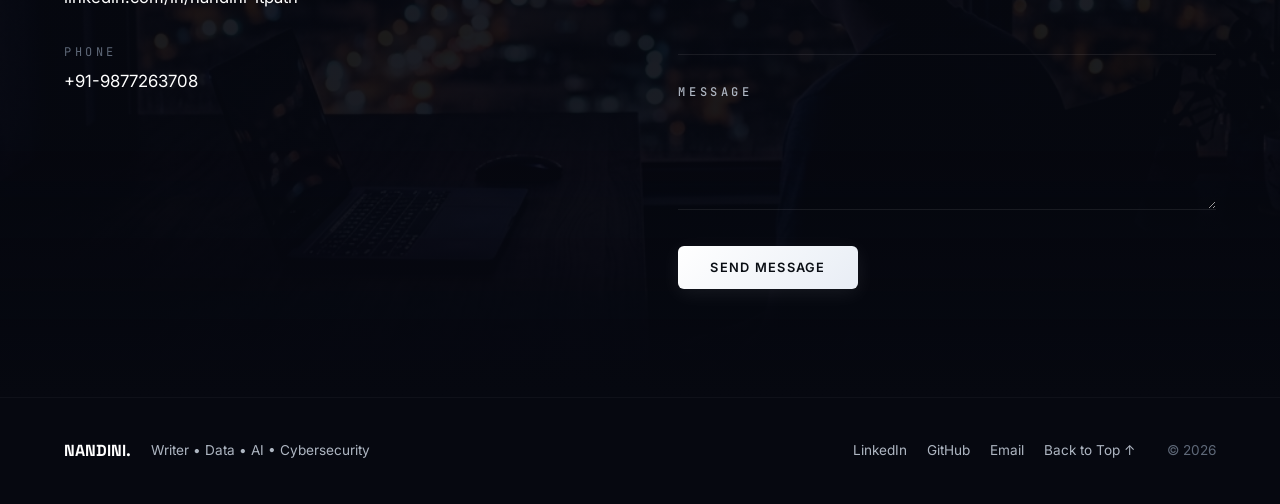
==== commit 30894e9e: "Improve Data Management and Excel project page" ====
--- a/index.html
+++ b/index.html
@@ -1355,9 +1355,9 @@
                         <span class="project-tool">Excel</span>
                         <span class="project-tool">Data Cleaning</span>
                         <span class="project-tool">Pivot Tables</span>
-                        <span class="project-tool">VLOOKUP</span>
-                    </div>
-                    <a href="#" class="project-link" data-cursor="OPEN →">View Project →</a>
+                        <span class="project-tool">Dashboard</span>
+                    </div>
+                    <a href="projects/data-management.html" class="project-link" data-cursor="OPEN →">View Project →</a>
                 </div>
                 <div class="project-card reveal delay-1">
                     <div class="project-image">
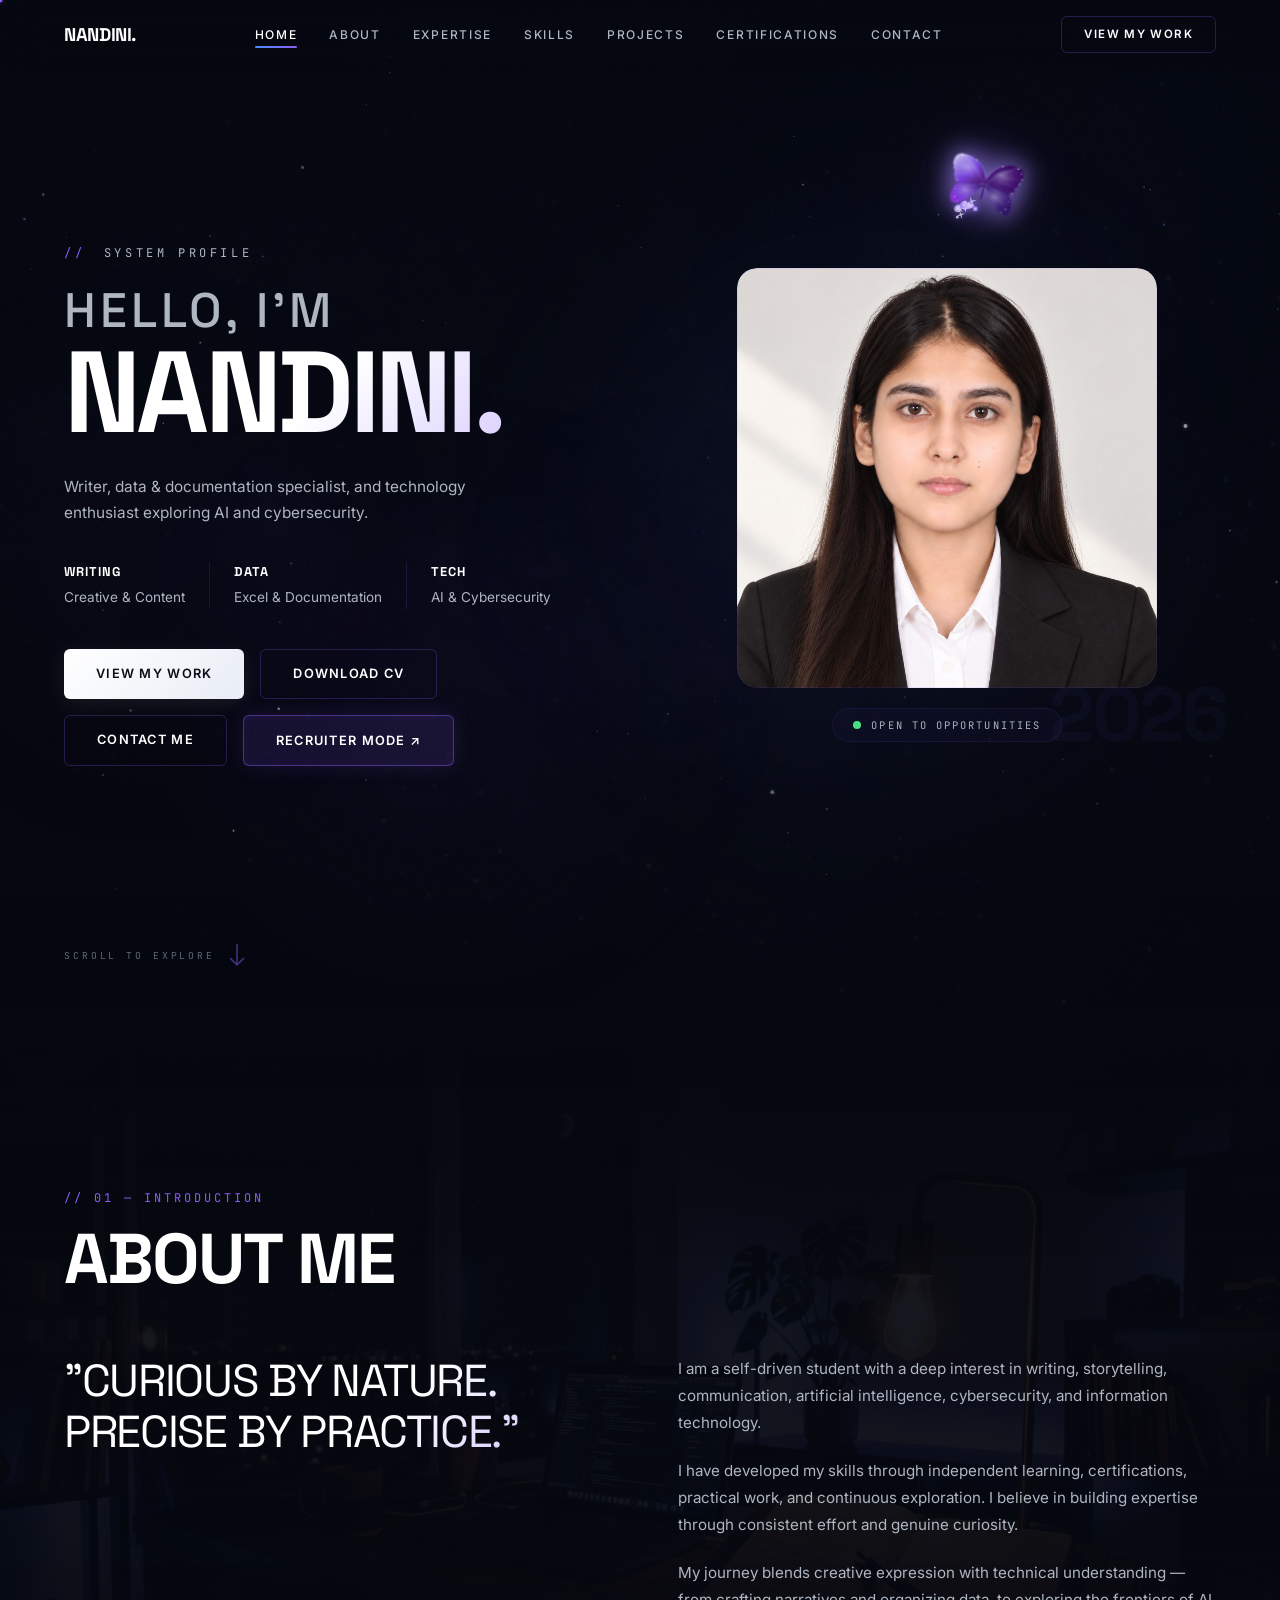
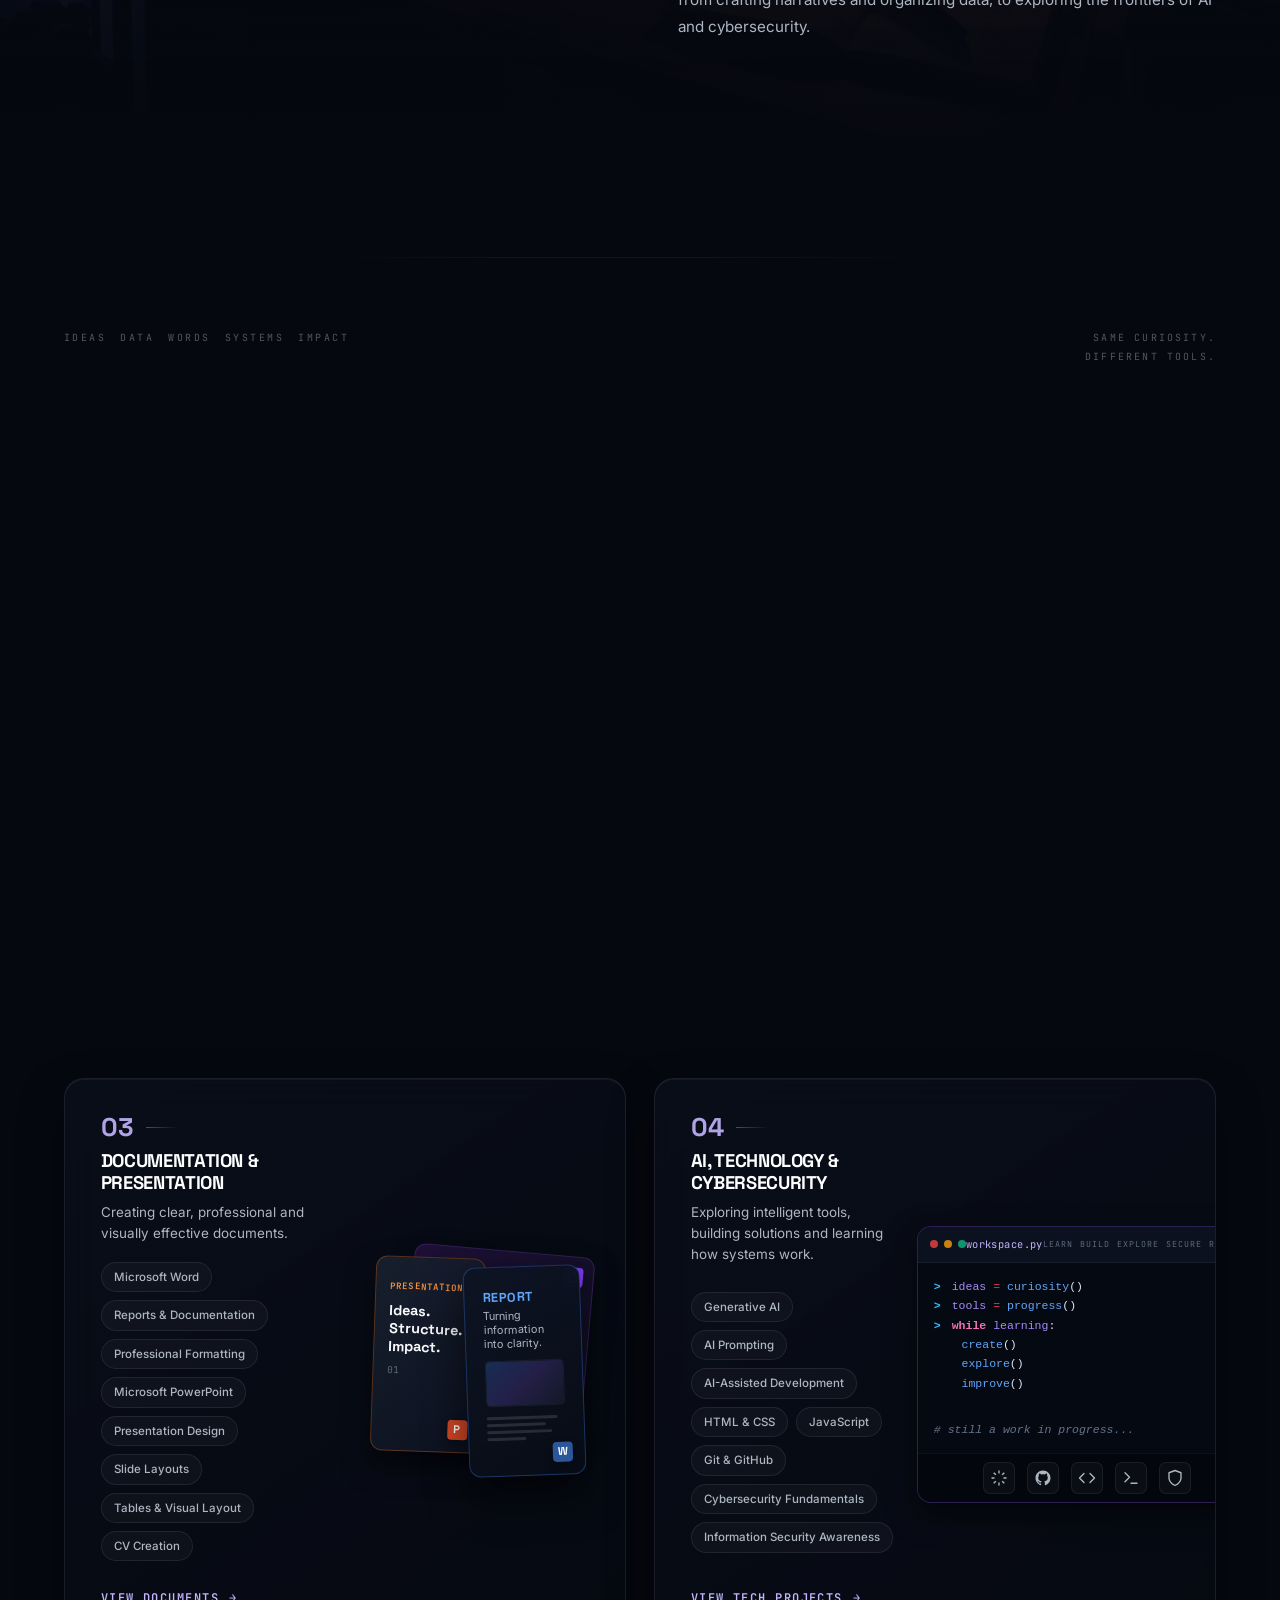
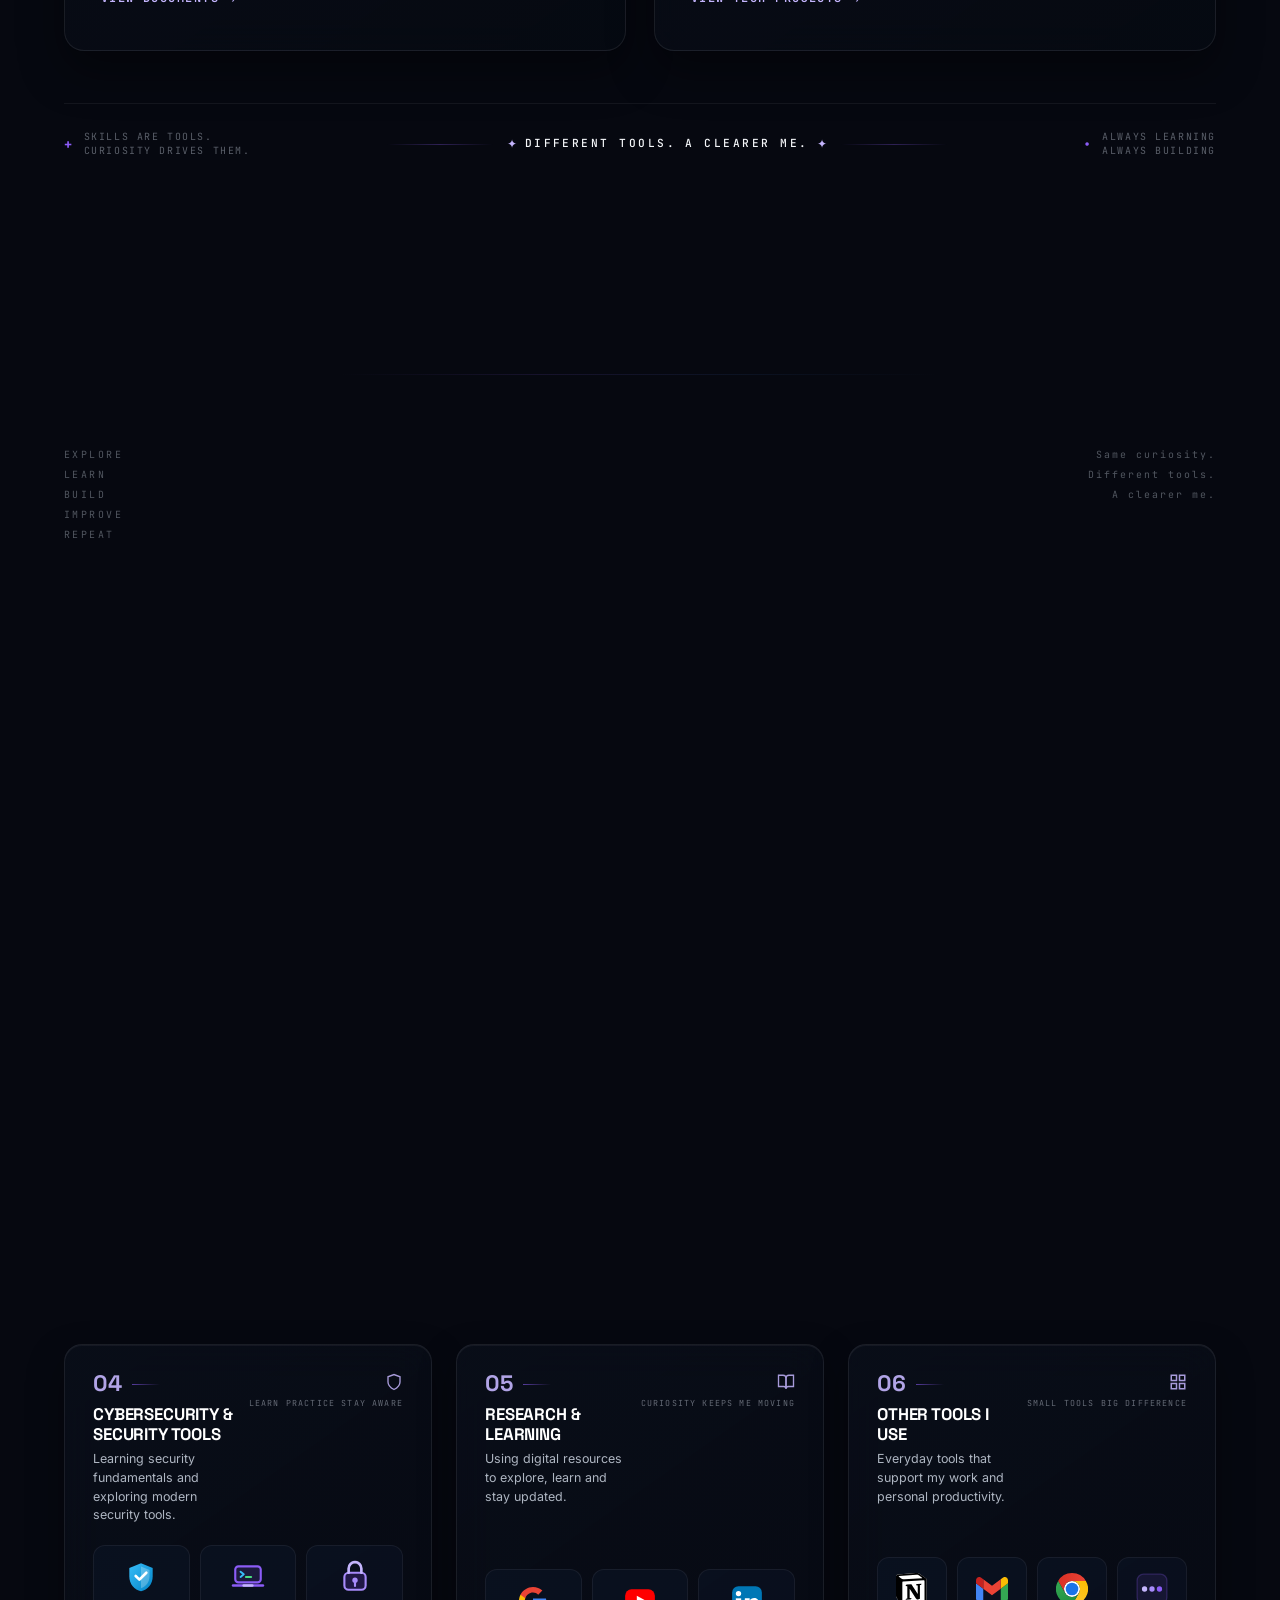
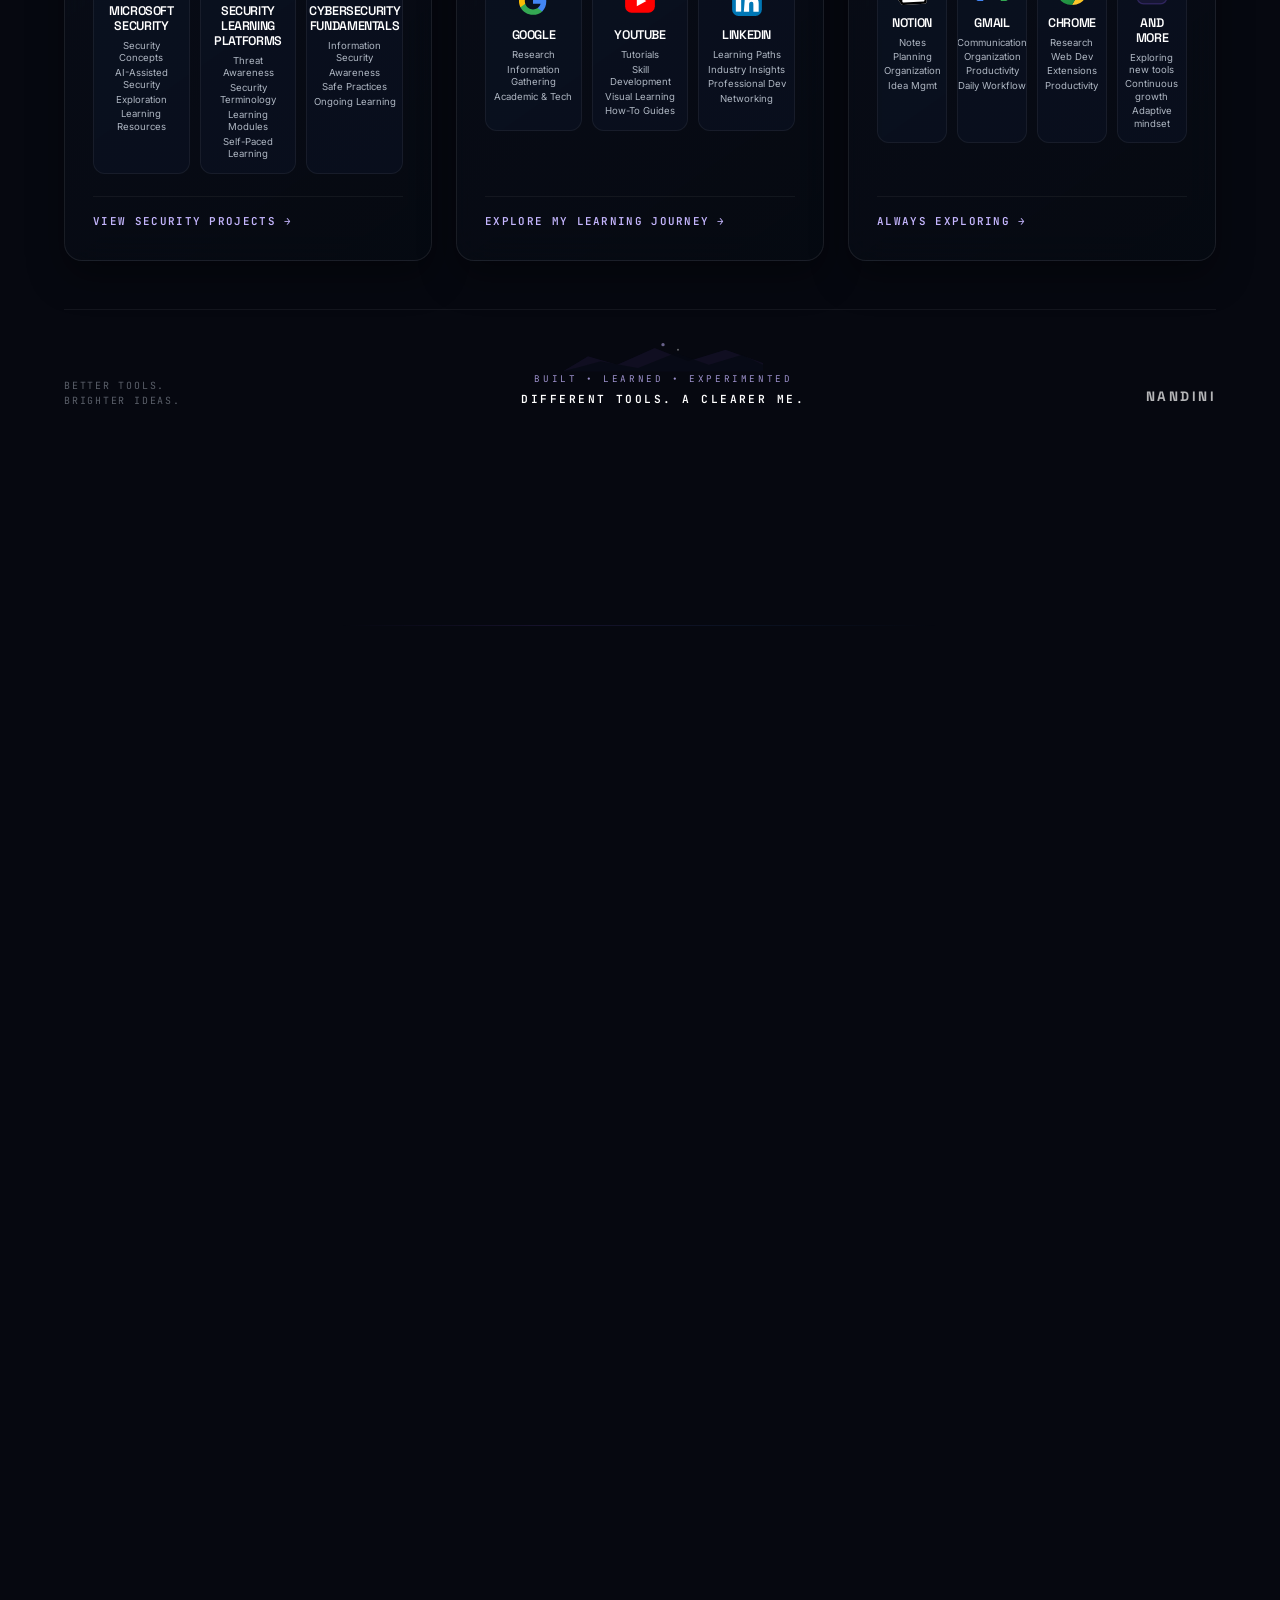
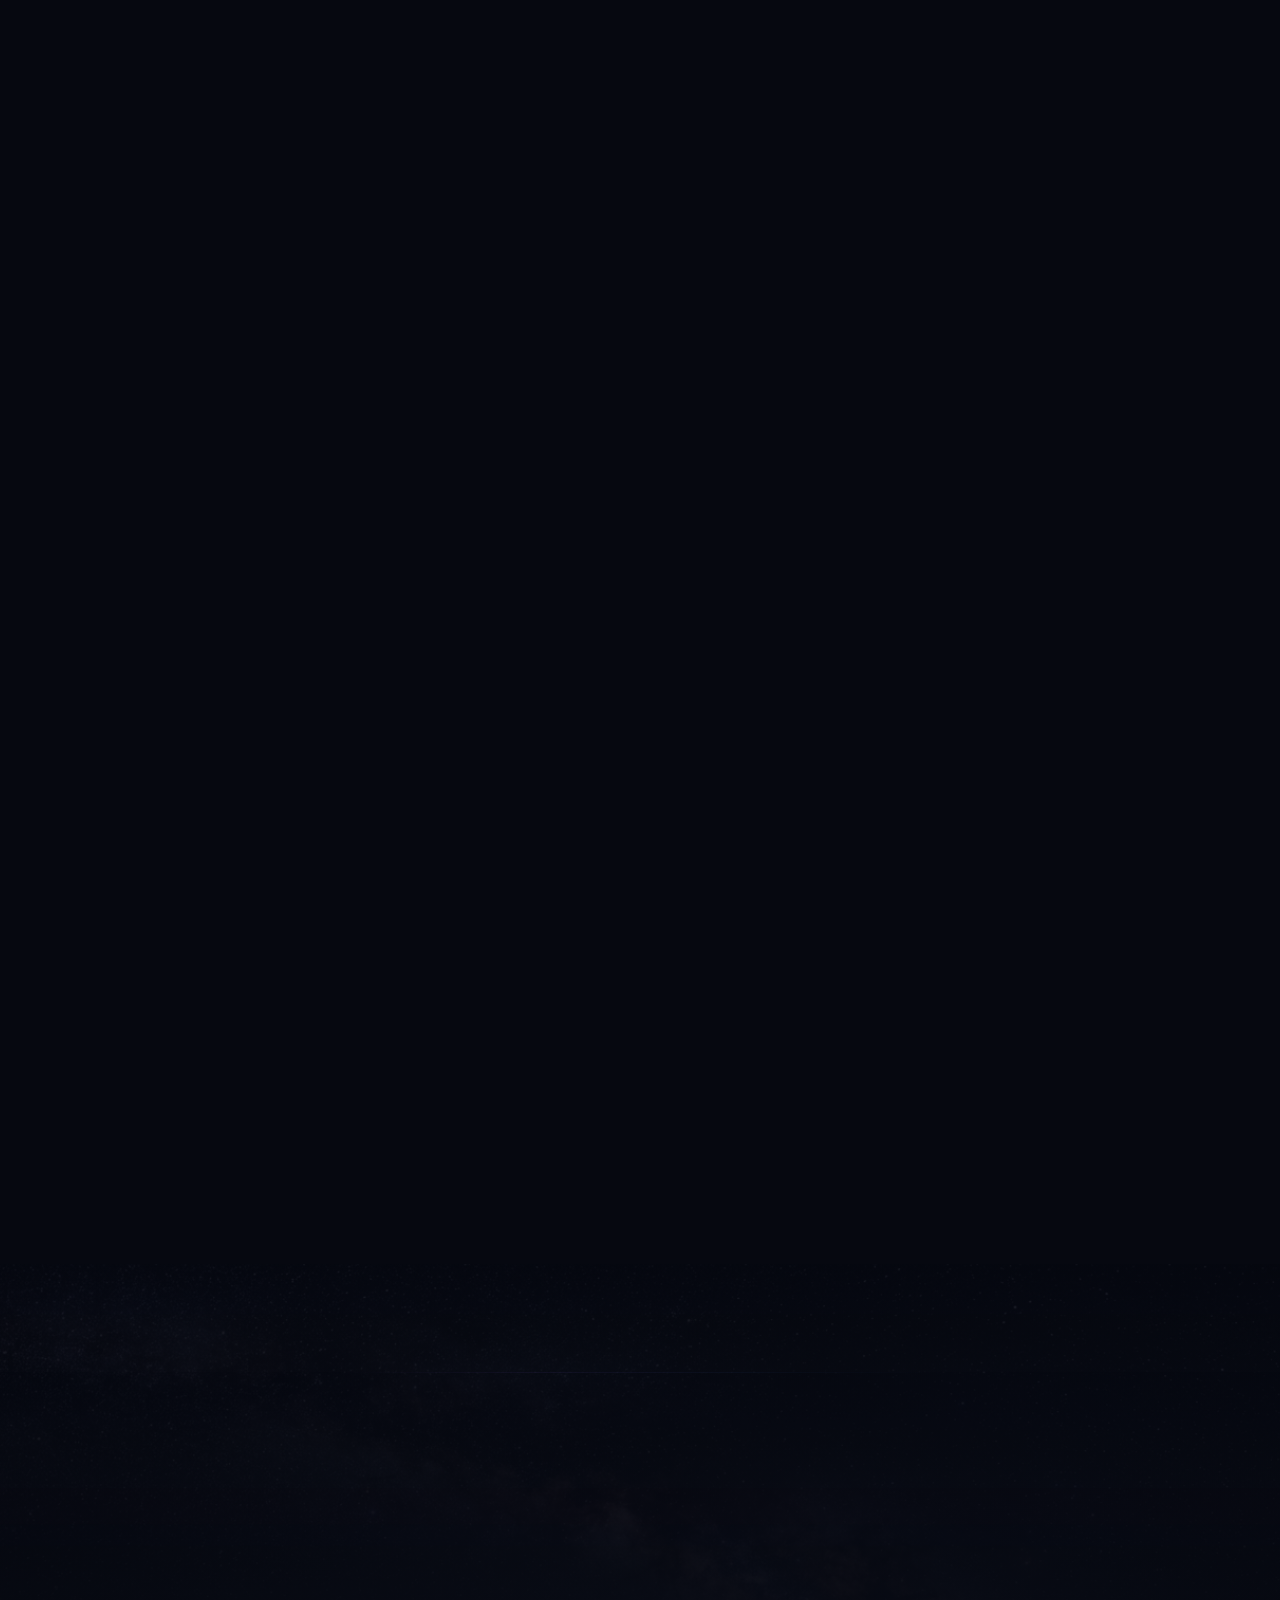
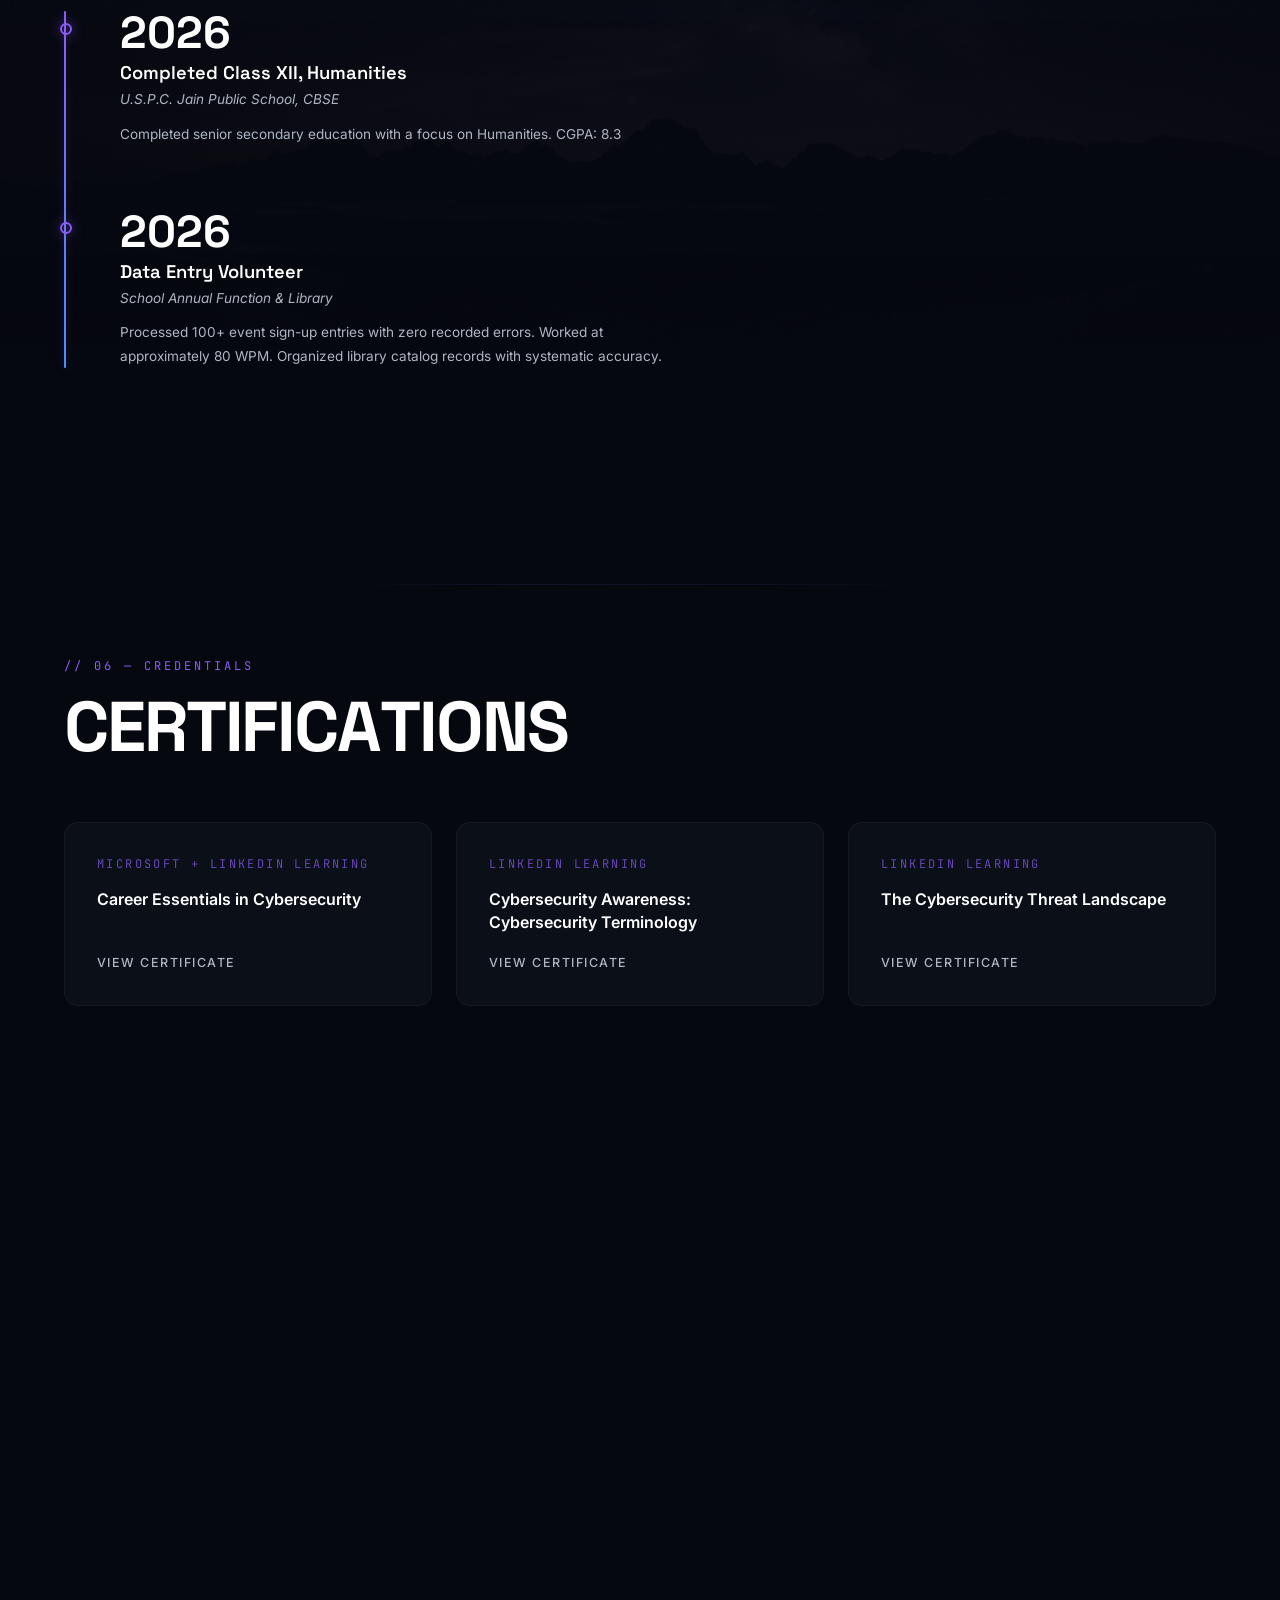
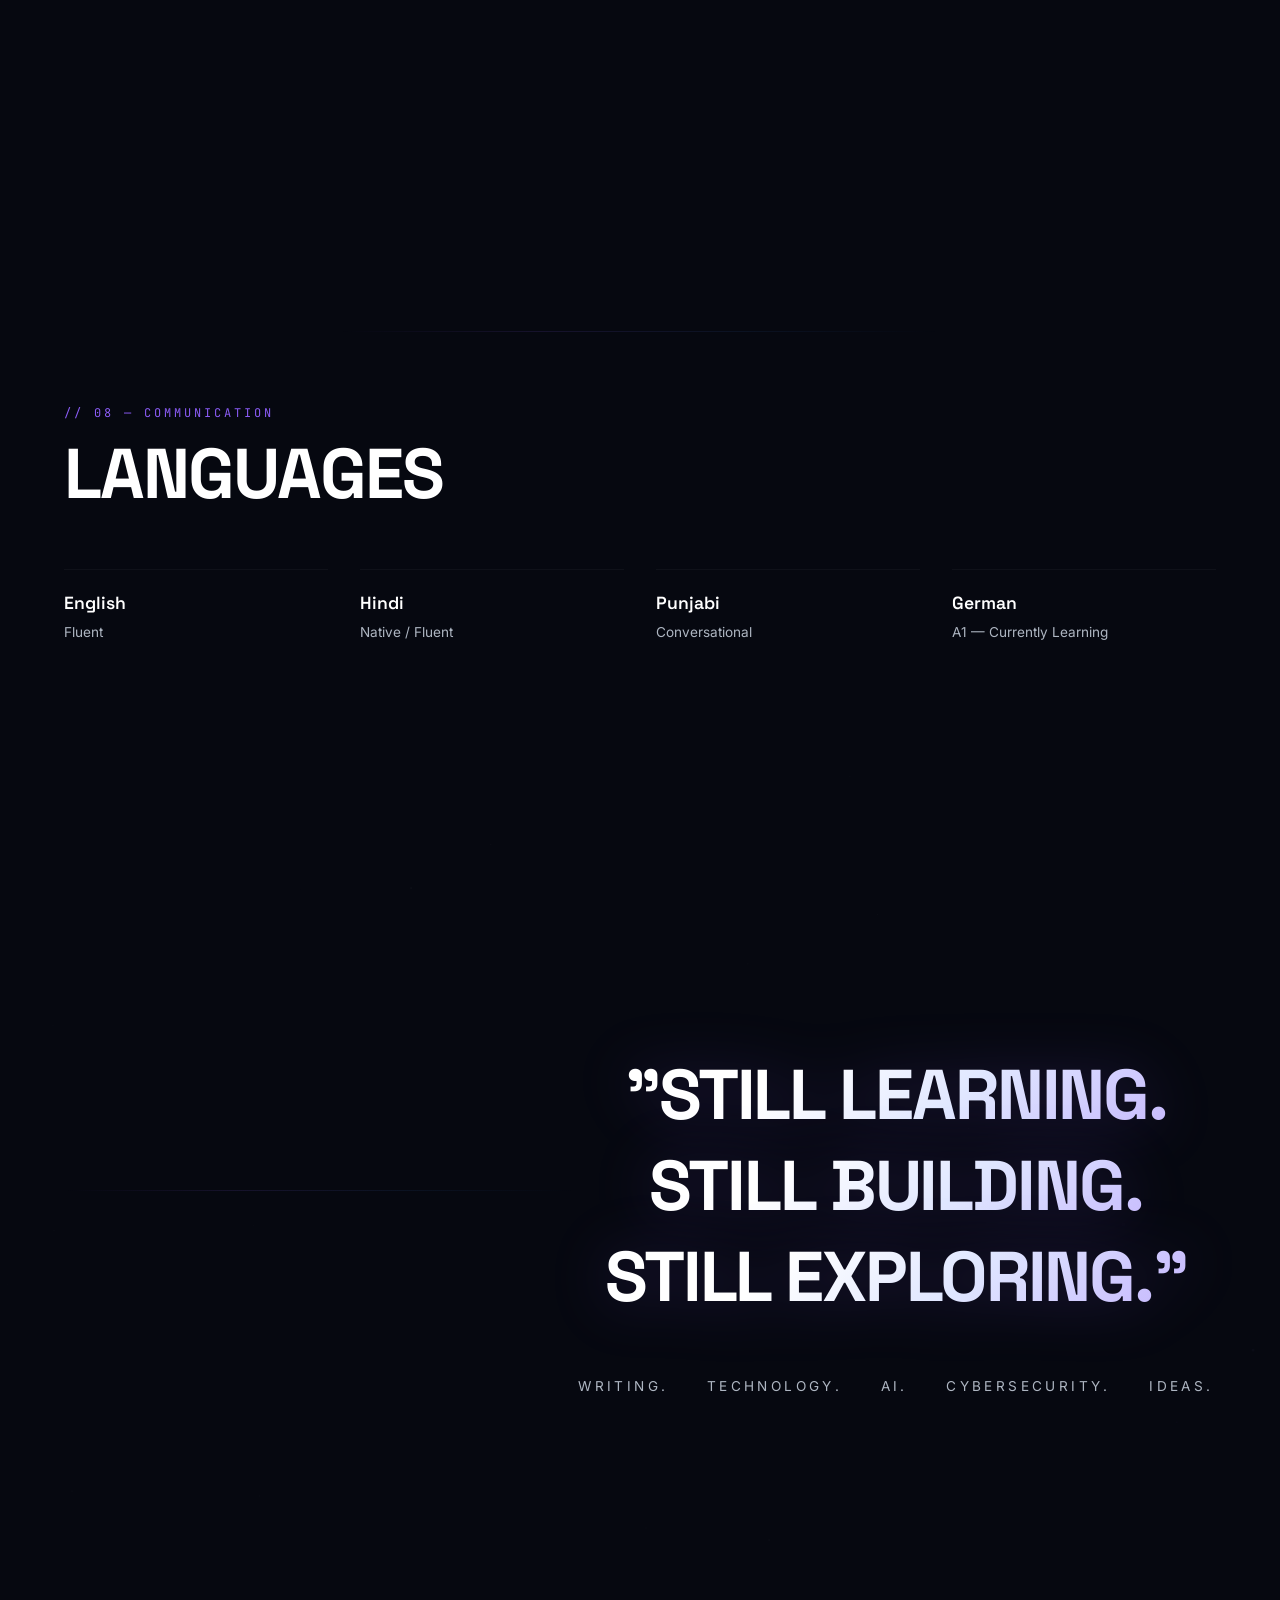
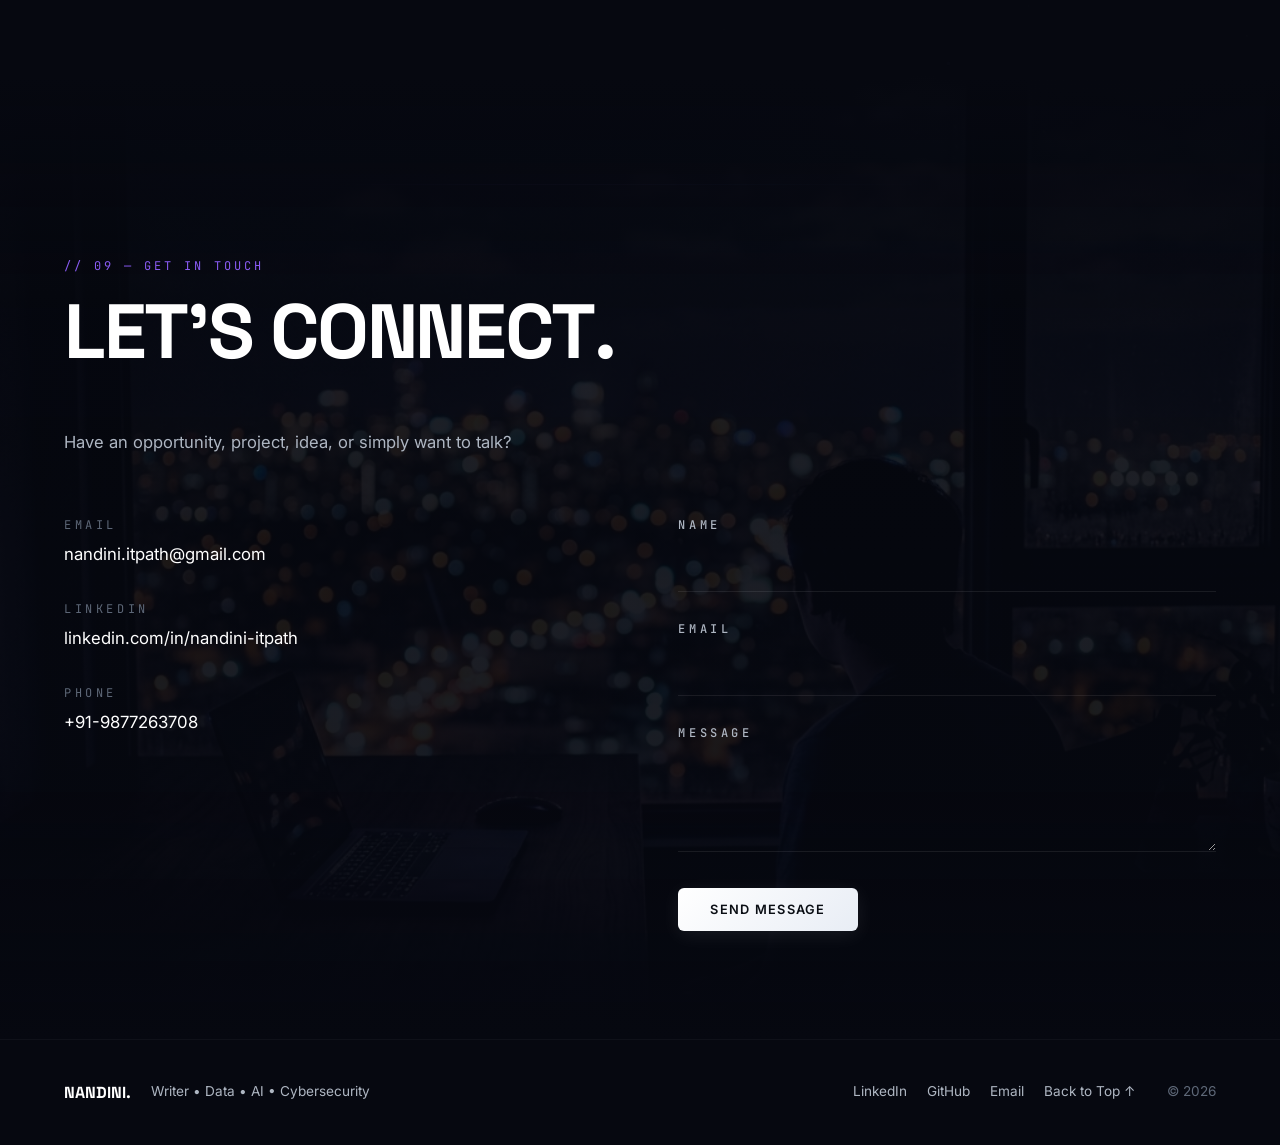
==== commit dc6c1ab4: "Add WorkSpace.OS project showcase" ====
--- a/index.html
+++ b/index.html
@@ -1411,6 +1411,24 @@
                     </div>
                     <a href="projects/ai-cybersecurity.html" class="project-link" data-cursor="OPEN →">View Project →</a>
                 </div>
+                <div class="project-card reveal delay-4">
+                    <div class="project-image">
+                        <img src="assets/workspace.jpg" alt="WorkSpace.OS — Personal Digital Workspace" class="project-img" loading="lazy" decoding="async">
+                        <div class="project-img-overlay"></div>
+                    </div>
+                    <div class="project-number">05</div>
+                    <h3 class="project-title">WORKSPACE.OS</h3>
+                    <p class="project-description">
+                        A custom web-based workspace designed to bring frequently used tools, resources and productivity utilities together in one focused interface.
+                    </p>
+                    <div class="project-tools">
+                        <span class="project-tool">React 19</span>
+                        <span class="project-tool">Vite</span>
+                        <span class="project-tool">React Router 7</span>
+                        <span class="project-tool">Toolkit</span>
+                    </div>
+                    <a href="projects/workspace-os.html" class="project-link" data-cursor="OPEN →">View Project →</a>
+                </div>
             </div>
         </section>
 
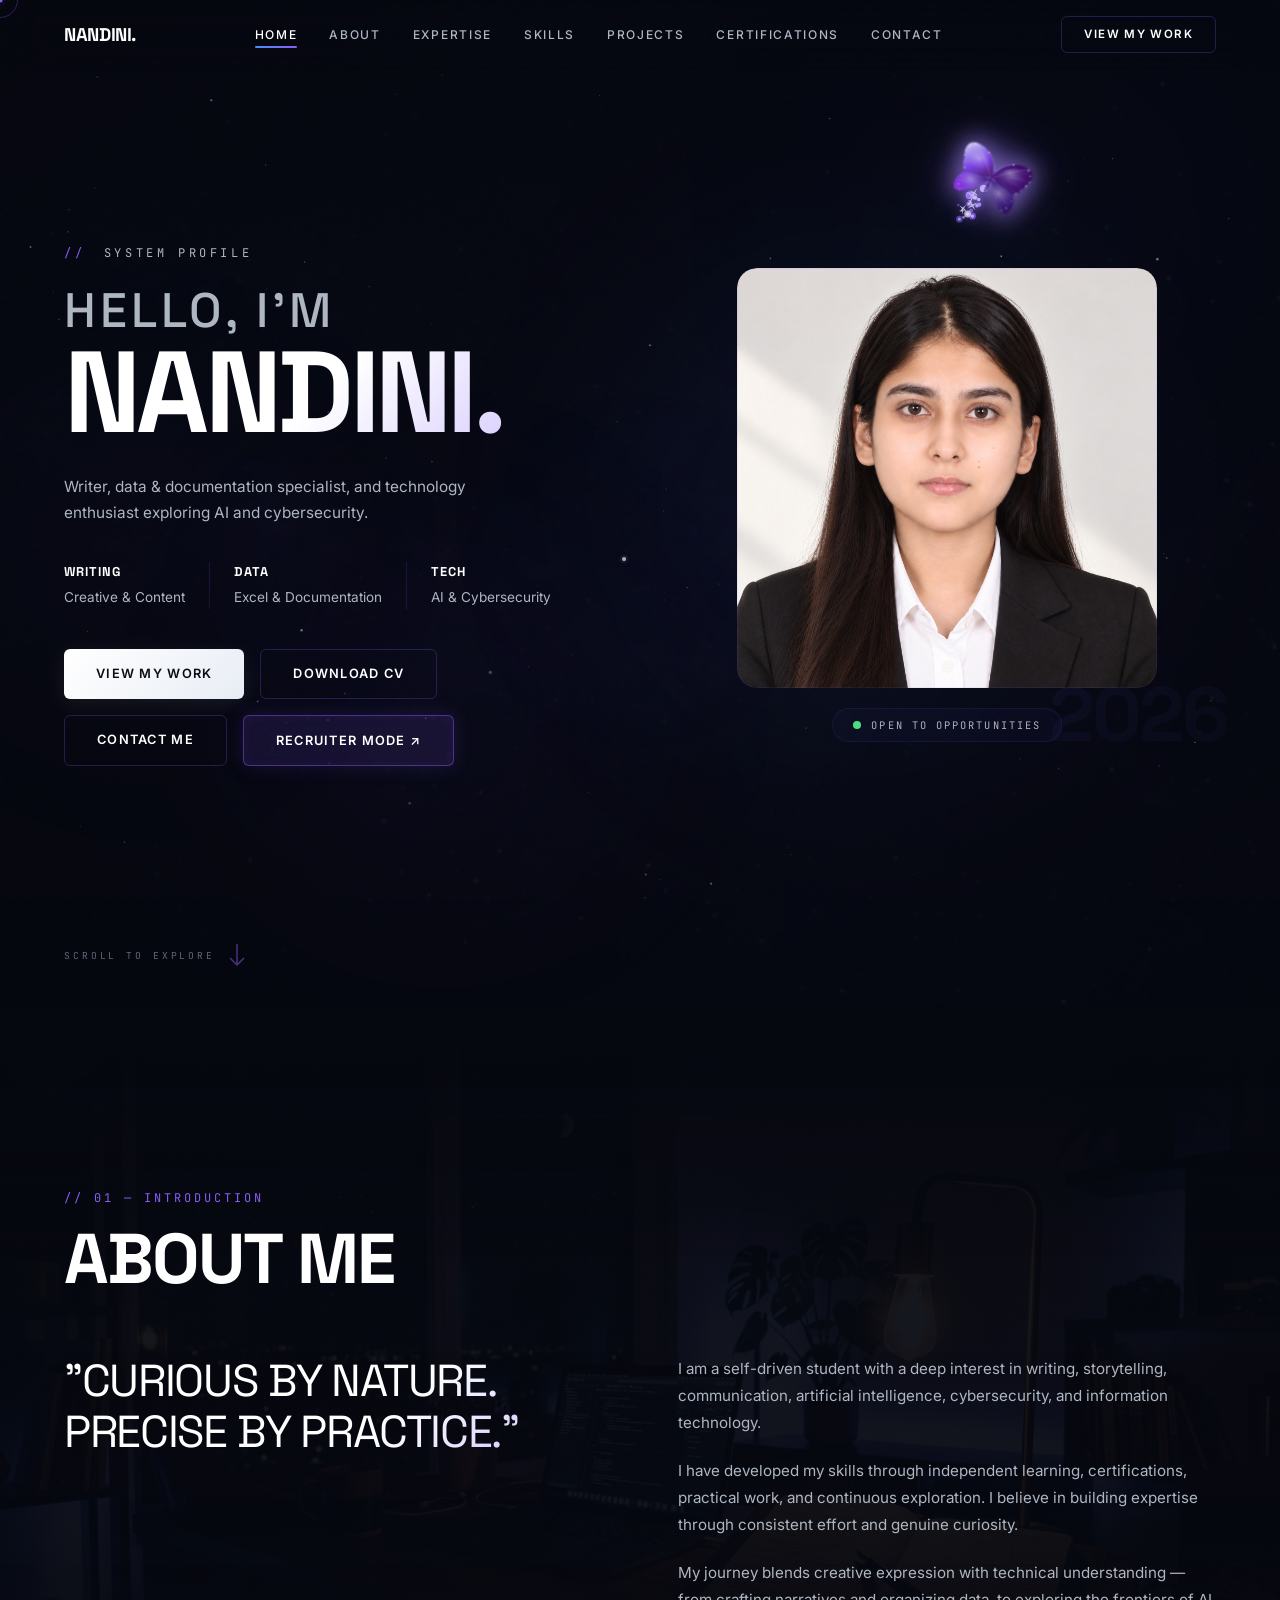
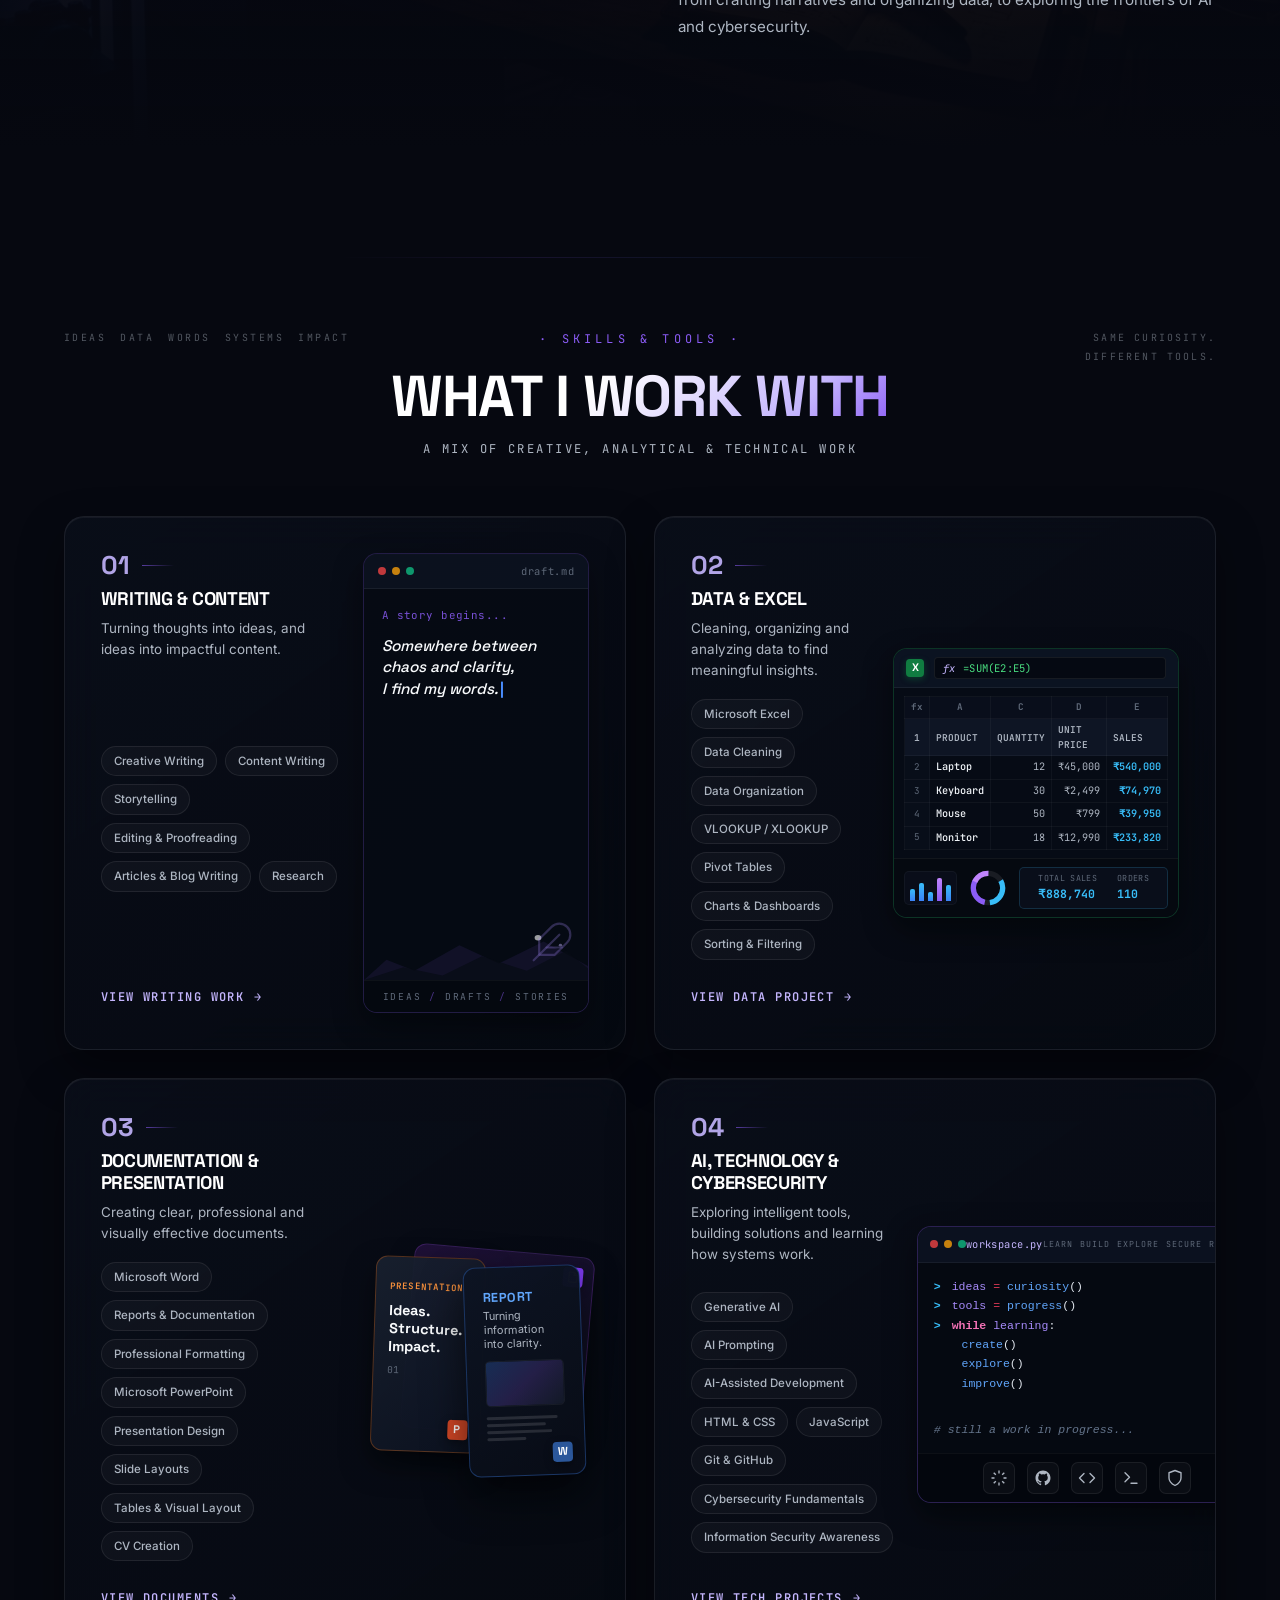
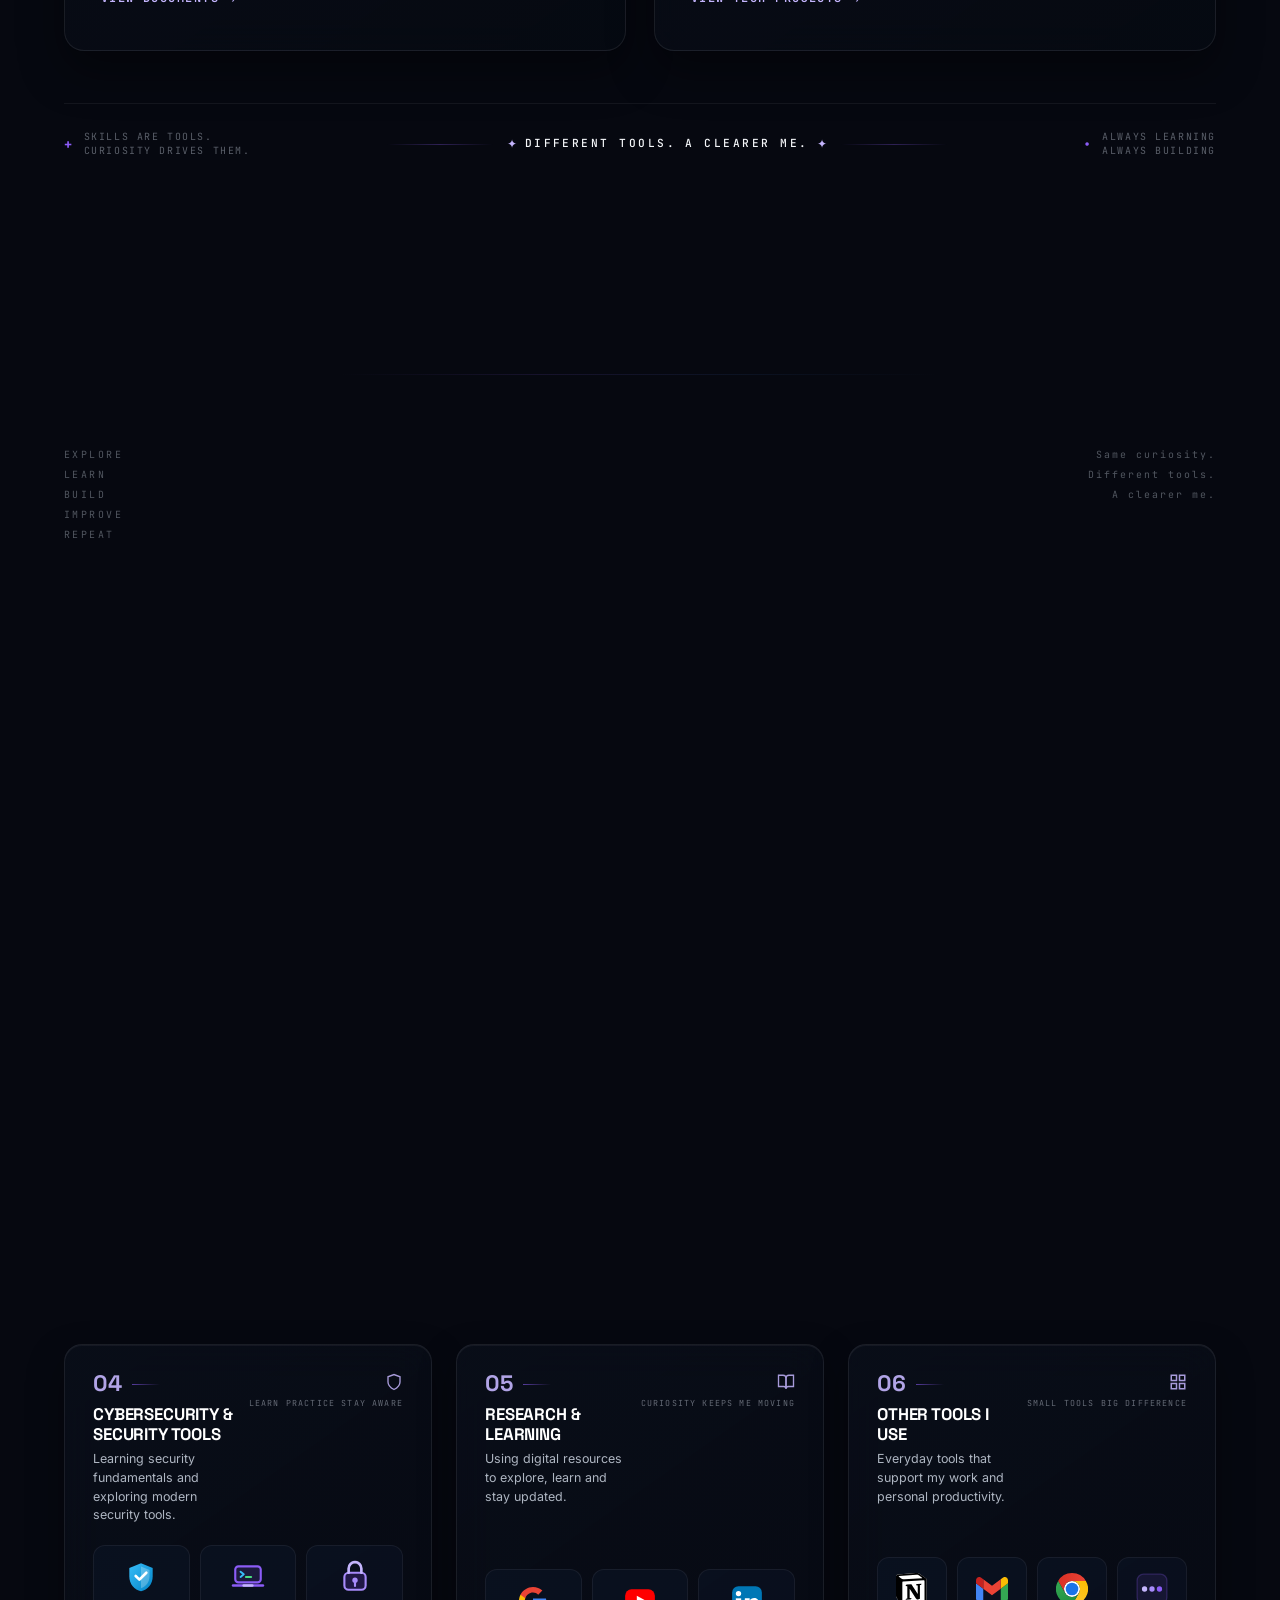
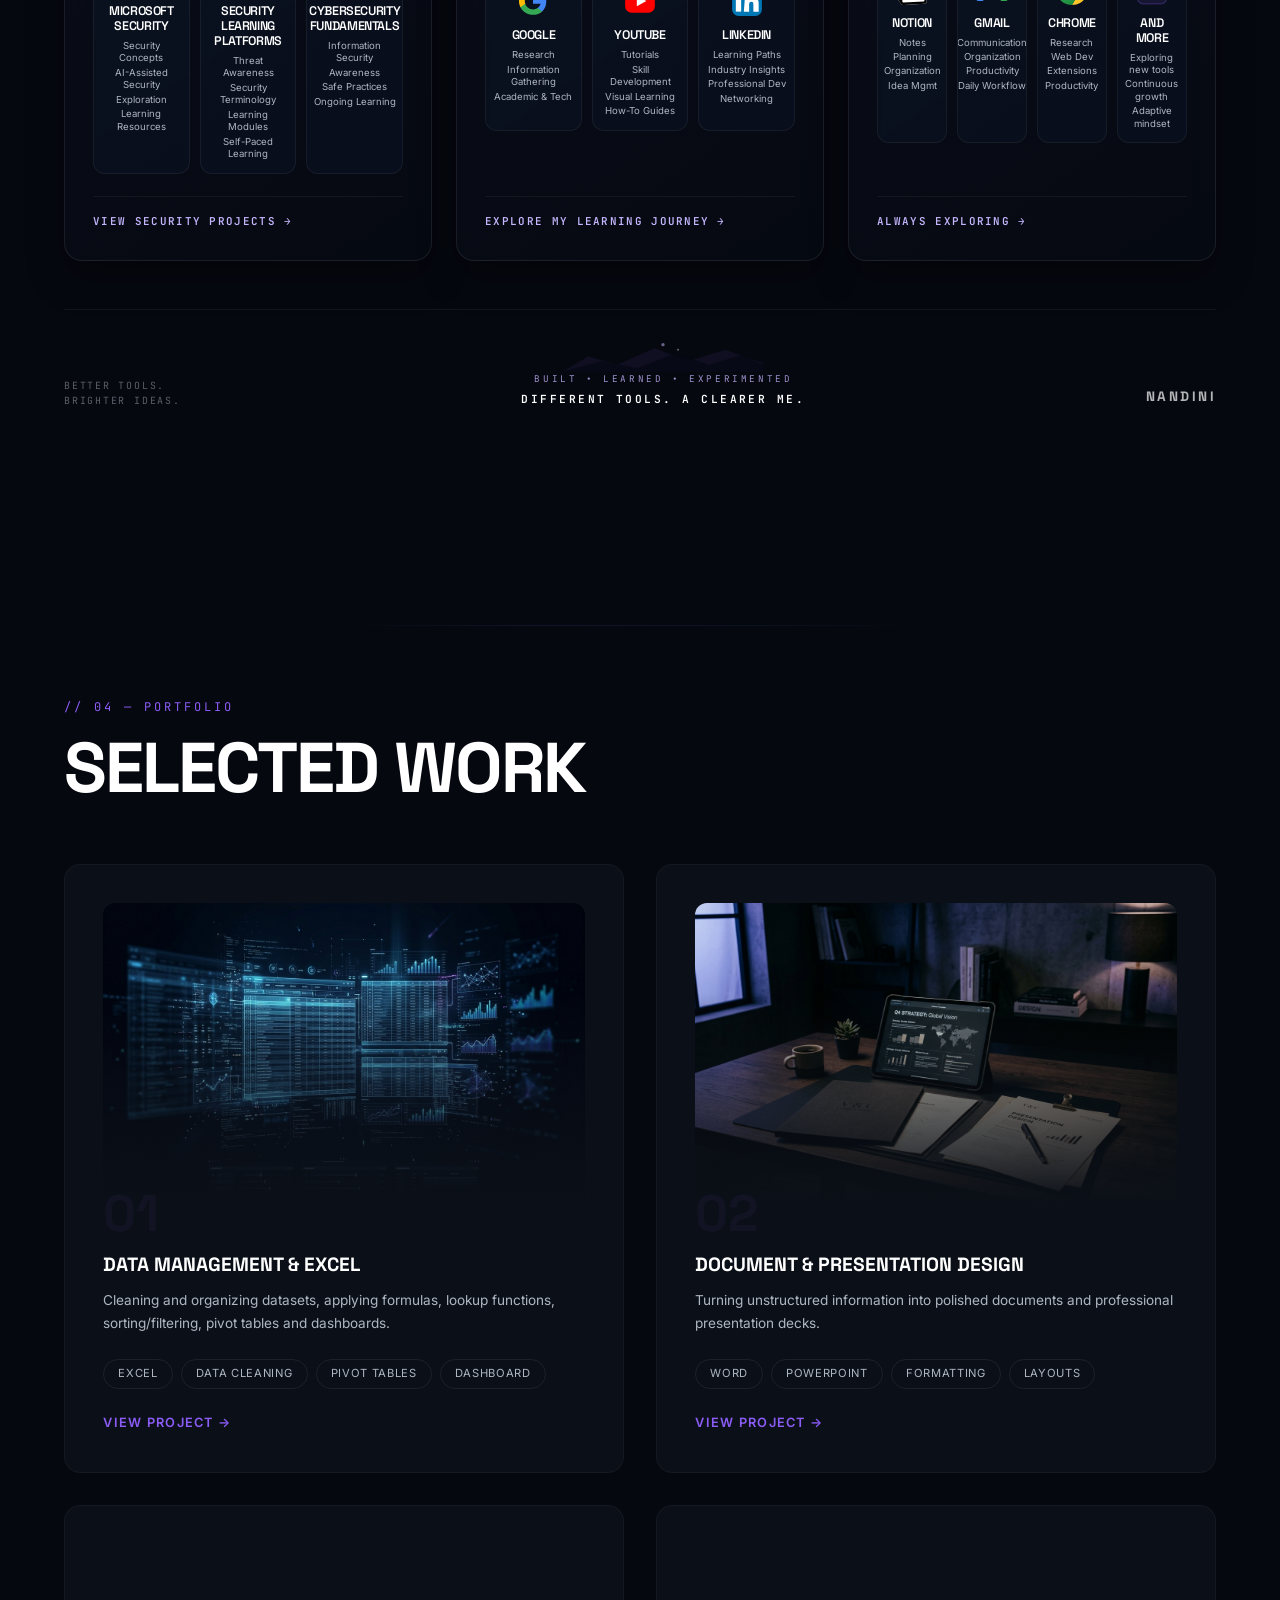
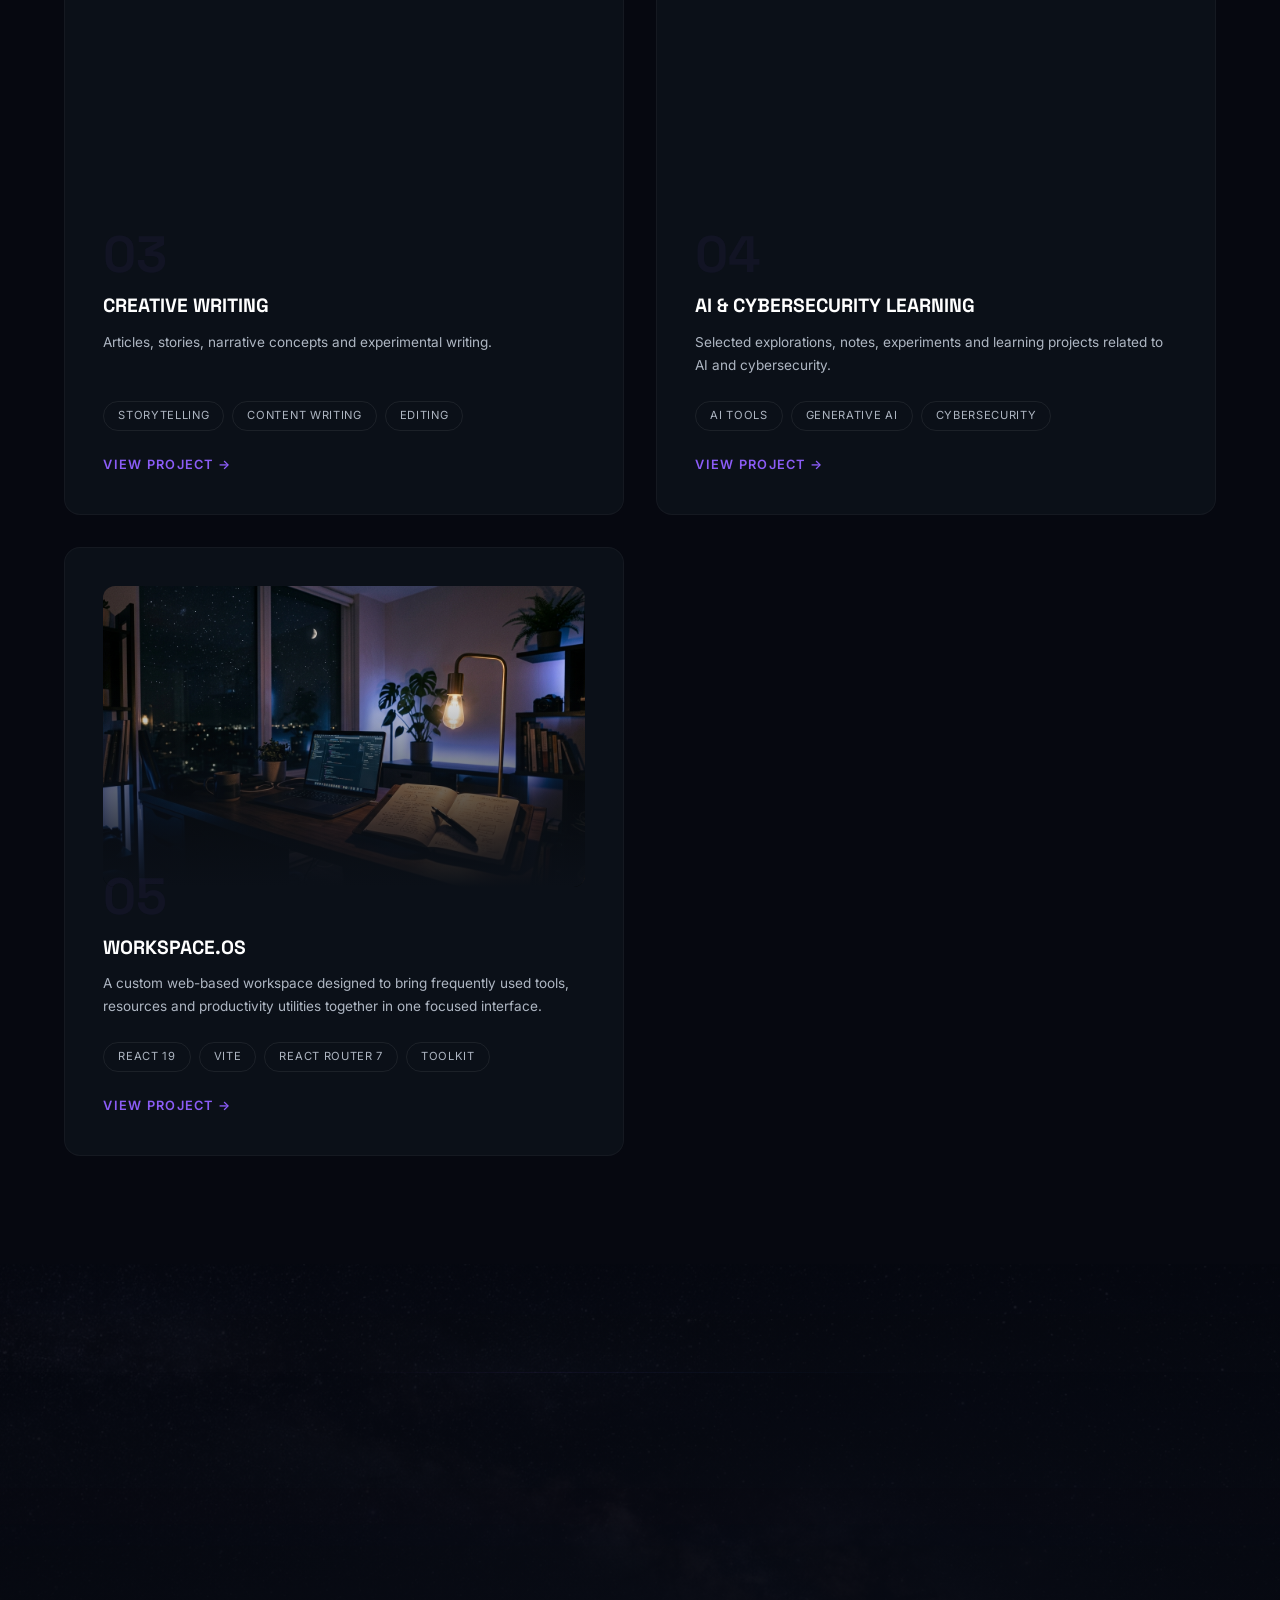
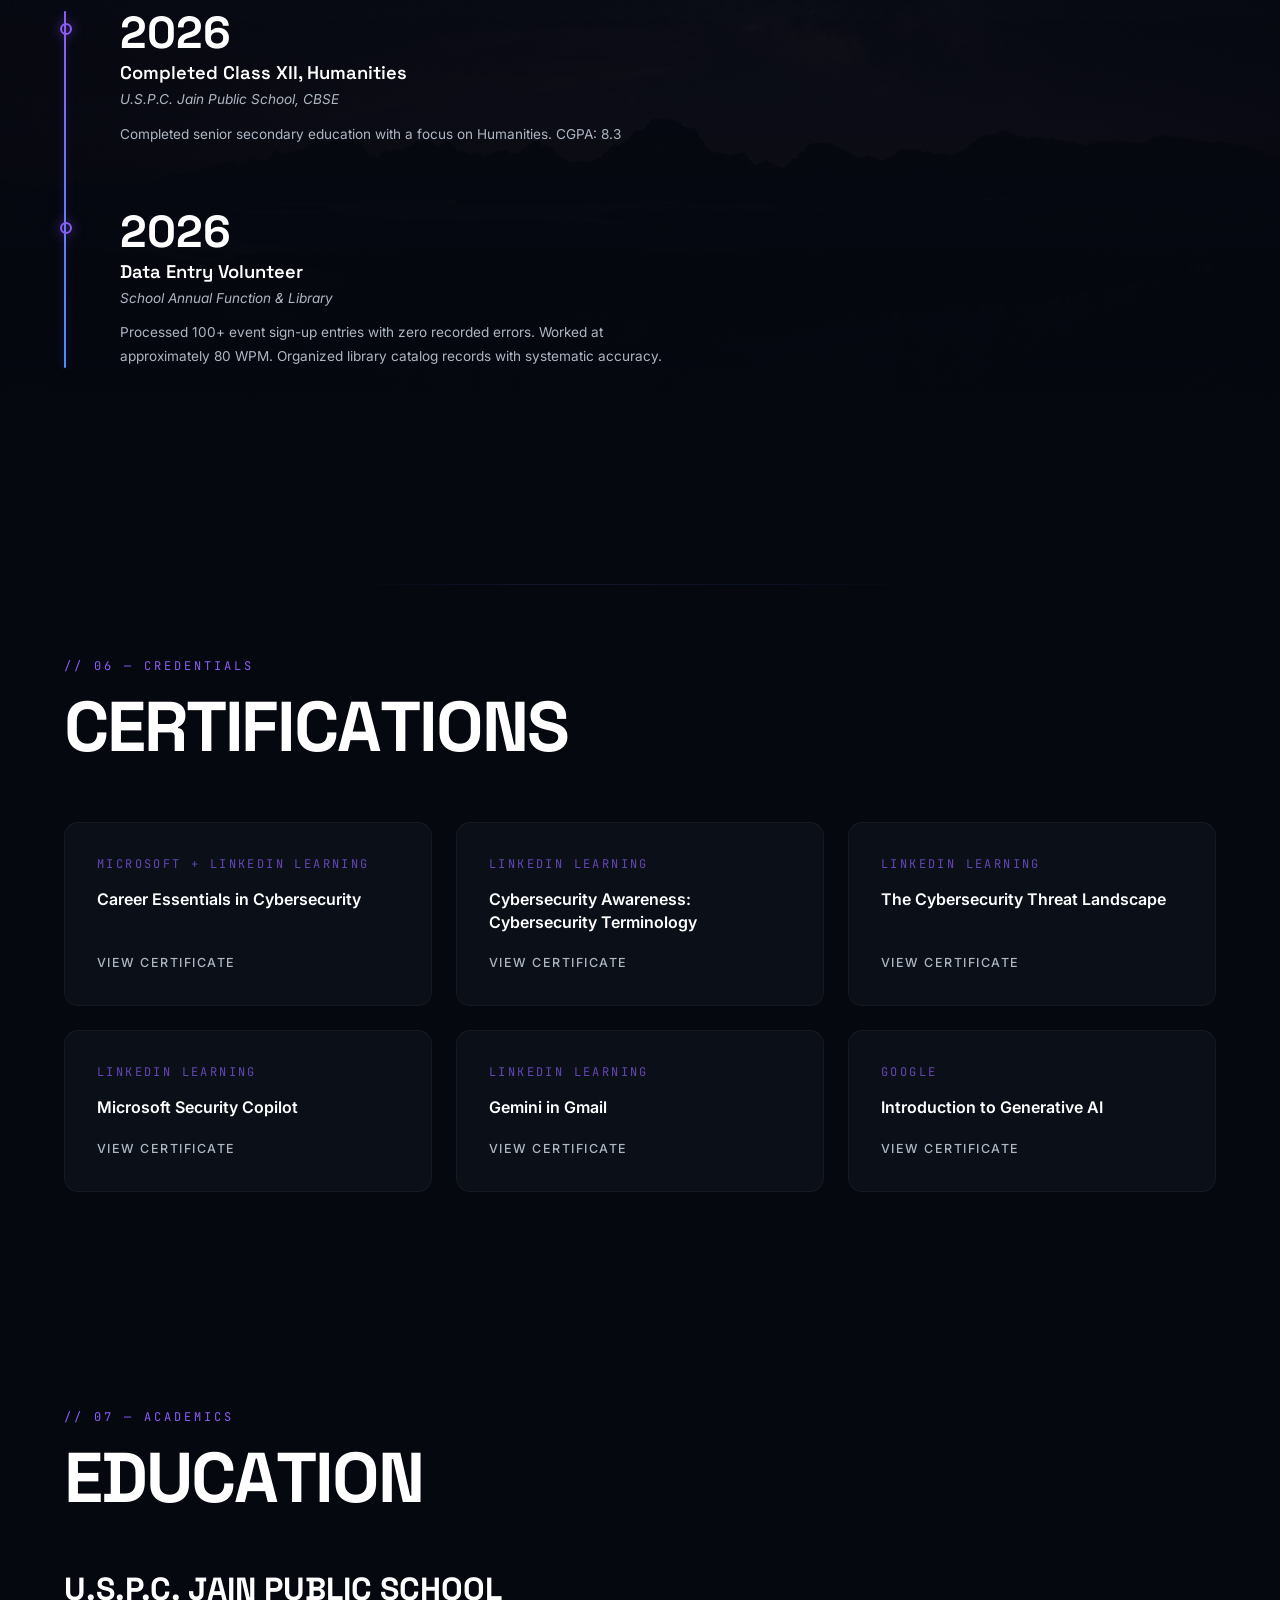
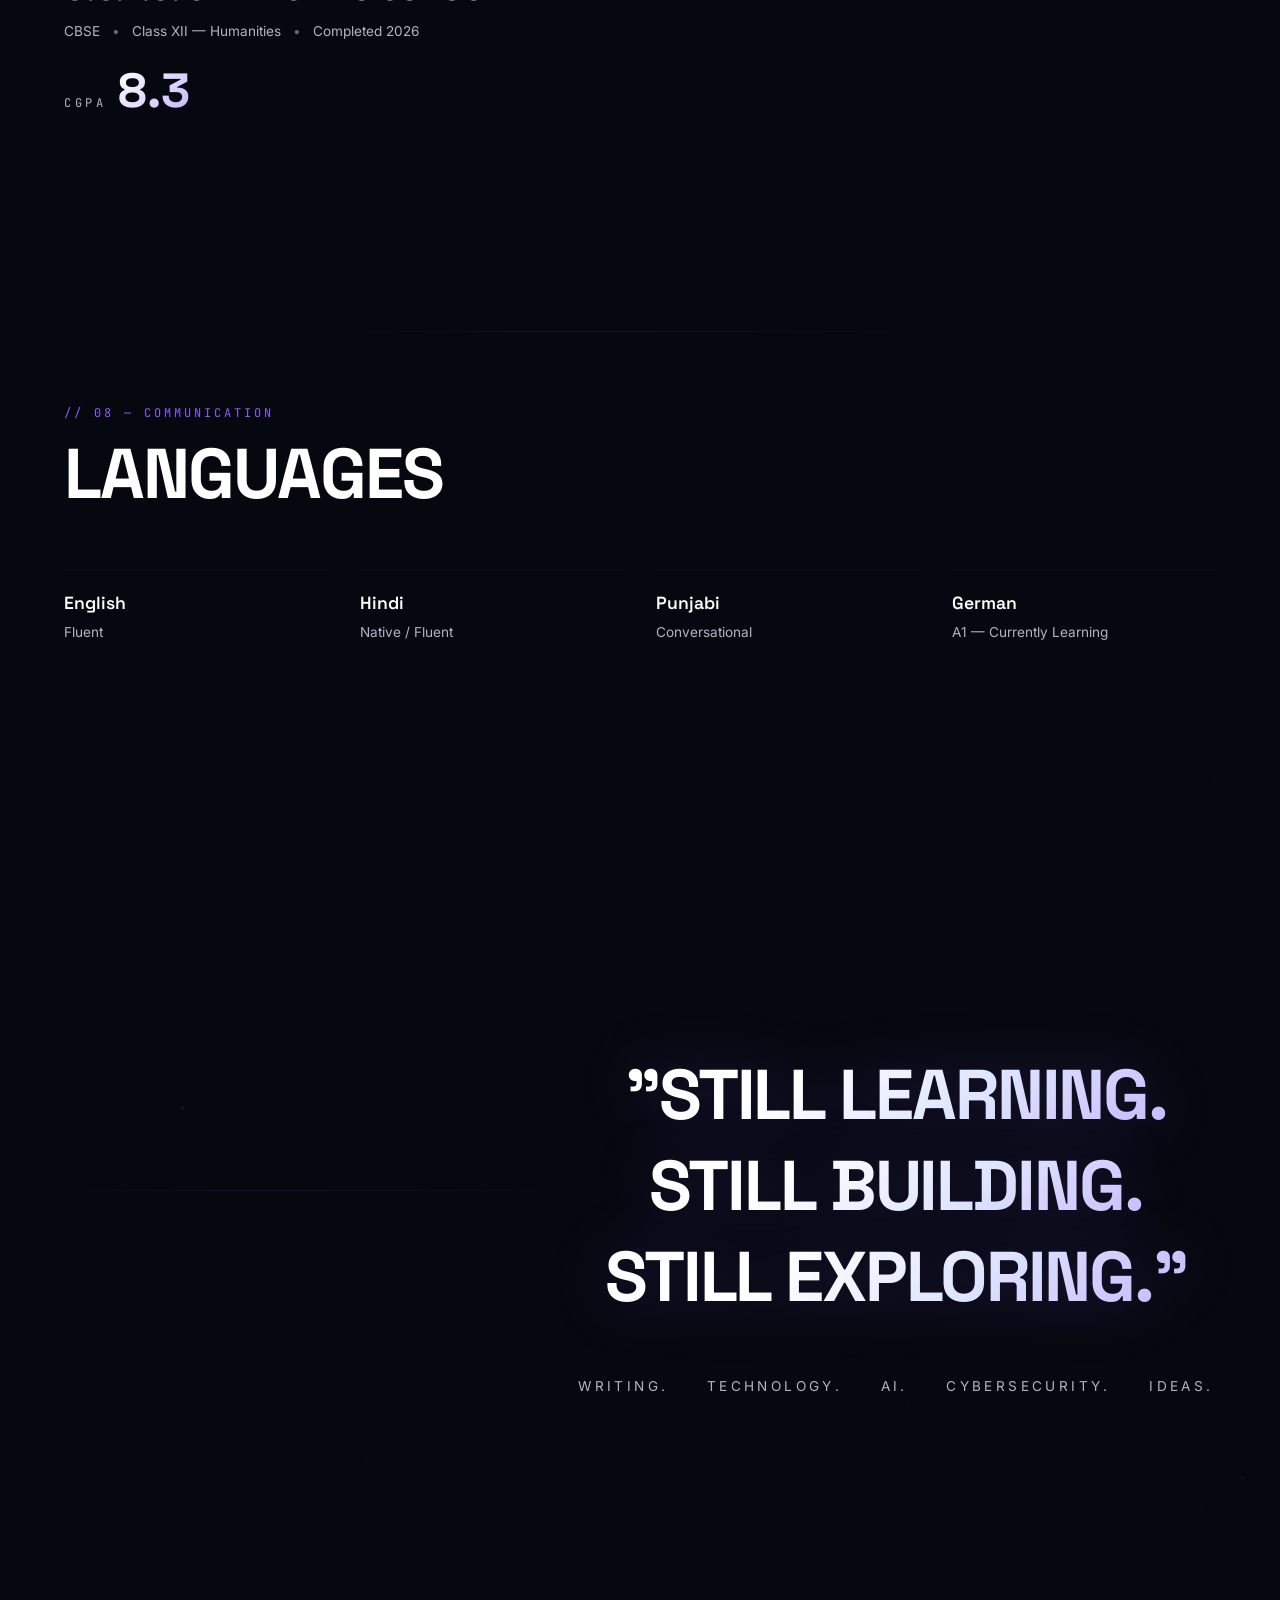
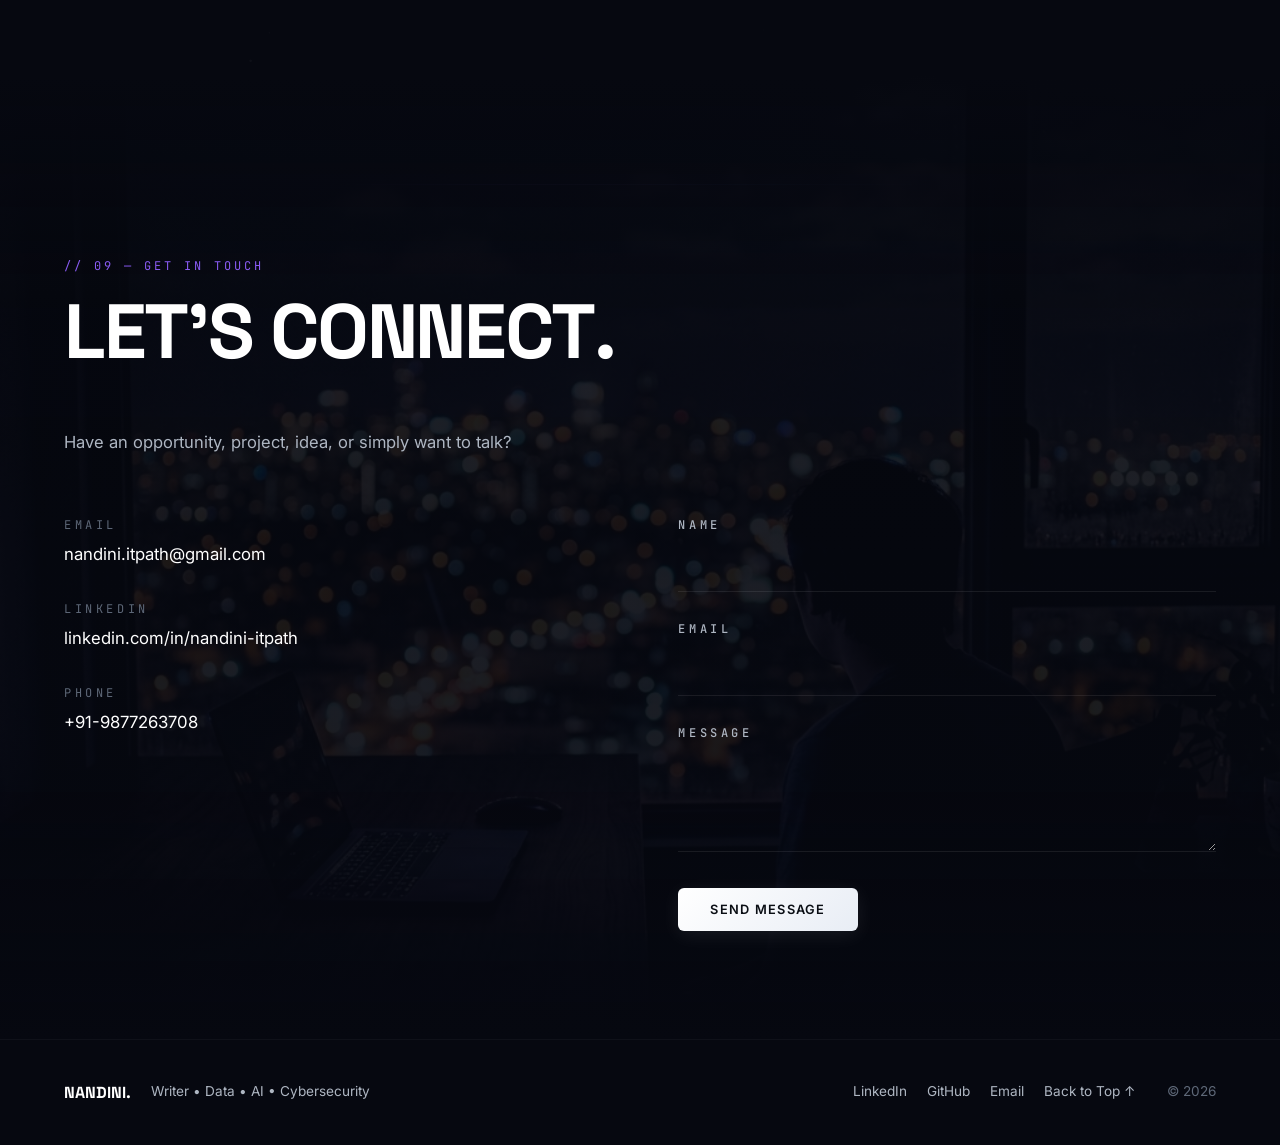
==== commit 946a6509: "Add WorkSpace.OS to Recruiter Mode" ====
--- a/index.html
+++ b/index.html
@@ -1691,7 +1691,7 @@
                         <span class="recruiter-eyebrow">// WHO I AM</span>
                         <h2 class="recruiter-name">HI, I'M<br>NANDINI</h2>
                         <p class="recruiter-intro-text">
-                            I work across writing, data, documentation, AI and cybersecurity learning.
+                            I work across writing, data, documentation, AI and cybersecurity learning. I also build practical web interfaces, including WorkSpace.OS, a personal digital workspace for organizing frequently used tools and resources.
                         </p>
                         <div class="recruiter-grounded-box">
                             <div class="recruiter-grounded-main">Everything here is something I built, studied, or created.</div>
@@ -1836,13 +1836,13 @@
                     </div>
                 </div>
 
-                <!-- Column 3: At A Glance & Quick Links -->
+                <!-- Column 3: At A Glance, Selected Projects & Quick Links -->
                 <div class="recruiter-col-right">
                     <div class="glance-card">
                         <div class="glance-title">// AT A GLANCE</div>
                         <div class="glance-grid">
                             <a href="#projects" class="glance-item glance-link" data-close-recruiter="true" aria-label="Jump to Projects">
-                                <span class="glance-num">04</span>
+                                <span class="glance-num">05</span>
                                 <span class="glance-label">PROJECTS</span>
                             </a>
                             <a href="#certifications" class="glance-item glance-link" data-close-recruiter="true" aria-label="Jump to Certifications">
@@ -1860,12 +1860,57 @@
                         </div>
                     </div>
 
+                    <!-- SELECTED PROJECTS SECTION -->
+                    <div class="selected-projects-wrap">
+                        <div class="selected-projects-title">// SELECTED PROJECTS</div>
+                        <div class="selected-projects-pills">
+                            <a href="#projects" class="sel-proj-chip" data-close-recruiter="true" title="Data Management &amp; Excel">
+                                <span class="sel-proj-chip-num">01</span>
+                                <span>Data &amp; Excel</span>
+                            </a>
+                            <a href="projects/creative-writing.html" class="sel-proj-chip" title="Creative Writing">
+                                <span class="sel-proj-chip-num">02</span>
+                                <span>Writing</span>
+                            </a>
+                            <a href="projects/document-presentation.html" class="sel-proj-chip" title="Documentation &amp; Presentation">
+                                <span class="sel-proj-chip-num">03</span>
+                                <span>Docs</span>
+                            </a>
+                            <a href="projects/ai-cybersecurity.html" class="sel-proj-chip" title="AI &amp; Cybersecurity">
+                                <span class="sel-proj-chip-num">04</span>
+                                <span>AI &amp; Security</span>
+                            </a>
+                        </div>
+                        <a href="https://nandiniitpath.github.io/WorkSpace.OS/" target="_blank" rel="noopener noreferrer" class="recruiter-ws-card" data-cursor="OPEN ↗">
+                            <div class="recruiter-ws-header">
+                                <div class="recruiter-ws-title-wrap">
+                                    <span class="recruiter-ws-num">05</span>
+                                    <h4 class="recruiter-ws-title">WORKSPACE.OS</h4>
+                                </div>
+                                <span class="recruiter-ws-badge">LIVE</span>
+                            </div>
+                            <p class="recruiter-ws-desc">
+                                A personal digital workspace bringing frequently used tools and resources together in one focused interface.
+                            </p>
+                            <div class="recruiter-ws-action">
+                                <span>OPEN PROJECT ↗</span>
+                            </div>
+                        </a>
+                    </div>
+
                     <div class="quick-links-wrap">
                         <div class="quick-links-title">// QUICK LINKS</div>
                         <a href="#projects" class="recruiter-link-btn" data-close-recruiter="true">
                             <span class="recruiter-link-btn-content">
                                 <svg width="15" height="15" viewBox="0 0 24 24" fill="none" stroke="currentColor" stroke-width="1.8" stroke-linecap="round" stroke-linejoin="round" aria-hidden="true"><path d="M22 19a2 2 0 0 1-2 2H4a2 2 0 0 1-2-2V5a2 2 0 0 1 2-2h5l2 3h9a2 2 0 0 1 2 2z"/></svg>
                                 <span>VIEW PROJECTS</span>
+                            </span>
+                            <span class="recruiter-link-btn-arrow">&rarr;</span>
+                        </a>
+                        <a href="https://nandiniitpath.github.io/WorkSpace.OS/" target="_blank" rel="noopener noreferrer" class="recruiter-link-btn" data-cursor="OPEN ↗">
+                            <span class="recruiter-link-btn-content">
+                                <svg width="15" height="15" viewBox="0 0 24 24" fill="none" stroke="currentColor" stroke-width="1.8" stroke-linecap="round" stroke-linejoin="round" aria-hidden="true"><rect x="3" y="3" width="18" height="18" rx="2" ry="2"/><line x1="3" y1="9" x2="21" y2="9"/><line x1="9" y1="21" x2="9" y2="9"/></svg>
+                                <span>OPEN WORKSPACE.OS</span>
                             </span>
                             <span class="recruiter-link-btn-arrow">&rarr;</span>
                         </a>
--- a/styles.css
+++ b/styles.css
@@ -1335,6 +1335,129 @@
   color: var(--text-muted);
   text-transform: uppercase;
   transition: color var(--t-fast);
+}
+
+/* Selected Projects Section */
+.selected-projects-wrap {
+  display: flex;
+  flex-direction: column;
+  gap: 10px;
+}
+.selected-projects-title {
+  font-family: var(--font-mono);
+  font-size: var(--fs-eyebrow);
+  letter-spacing: 0.2em;
+  color: var(--accent-violet);
+  text-transform: uppercase;
+}
+.selected-projects-pills {
+  display: grid;
+  grid-template-columns: 1fr 1fr;
+  gap: 6px;
+}
+.sel-proj-chip {
+  display: flex;
+  align-items: center;
+  gap: 6px;
+  padding: 6px 8px;
+  font-family: var(--font-mono);
+  font-size: 0.65rem;
+  color: var(--text-secondary);
+  background: rgba(255, 255, 255, 0.02);
+  border: 1px solid rgba(255, 255, 255, 0.06);
+  border-radius: 6px;
+  text-decoration: none;
+  transition: all var(--t-fast);
+}
+.sel-proj-chip:hover {
+  color: #ffffff;
+  border-color: rgba(139, 92, 246, 0.4);
+  background: rgba(139, 92, 246, 0.08);
+  transform: translateY(-1px);
+}
+.sel-proj-chip-num {
+  color: var(--accent-violet);
+  font-weight: 700;
+  font-size: 0.65rem;
+}
+
+/* Featured WorkSpace.OS Card */
+.recruiter-ws-card {
+  background: rgba(15, 20, 38, 0.65);
+  border: 1px solid rgba(139, 92, 246, 0.25);
+  border-radius: 10px;
+  padding: 12px 14px;
+  display: flex;
+  flex-direction: column;
+  gap: 6px;
+  text-decoration: none;
+  transition: all var(--t-fast);
+  cursor: pointer;
+}
+.recruiter-ws-card:hover {
+  transform: translateY(-2px);
+  border-color: rgba(168, 85, 247, 0.55);
+  background: rgba(20, 26, 52, 0.85);
+  box-shadow: 0 4px 20px rgba(0, 0, 0, 0.4), 0 0 16px rgba(139, 92, 246, 0.25);
+}
+.recruiter-ws-header {
+  display: flex;
+  align-items: center;
+  justify-content: space-between;
+}
+.recruiter-ws-title-wrap {
+  display: flex;
+  align-items: center;
+  gap: 7px;
+}
+.recruiter-ws-num {
+  font-family: var(--font-mono);
+  font-size: 0.72rem;
+  font-weight: 700;
+  color: var(--accent-violet);
+}
+.recruiter-ws-title {
+  font-family: var(--font-heading);
+  font-size: 0.86rem;
+  font-weight: 700;
+  letter-spacing: 0.04em;
+  color: #ffffff;
+  margin: 0;
+  text-transform: uppercase;
+}
+.recruiter-ws-badge {
+  font-family: var(--font-mono);
+  font-size: 0.58rem;
+  font-weight: 700;
+  letter-spacing: 0.08em;
+  color: #C4B5FD;
+  background: rgba(139, 92, 246, 0.18);
+  border: 1px solid rgba(139, 92, 246, 0.35);
+  border-radius: 100px;
+  padding: 1px 7px;
+}
+.recruiter-ws-desc {
+  font-family: var(--font-body);
+  font-size: 0.72rem;
+  color: var(--text-secondary);
+  line-height: 1.45;
+  margin: 0;
+}
+.recruiter-ws-action {
+  display: inline-flex;
+  align-items: center;
+  gap: 5px;
+  font-family: var(--font-mono);
+  font-size: 0.68rem;
+  font-weight: 600;
+  color: #C4B5FD;
+  letter-spacing: 0.06em;
+  text-transform: uppercase;
+  margin-top: 2px;
+  transition: color var(--t-fast);
+}
+.recruiter-ws-card:hover .recruiter-ws-action {
+  color: #ffffff;
 }
 
 .quick-links-wrap {
